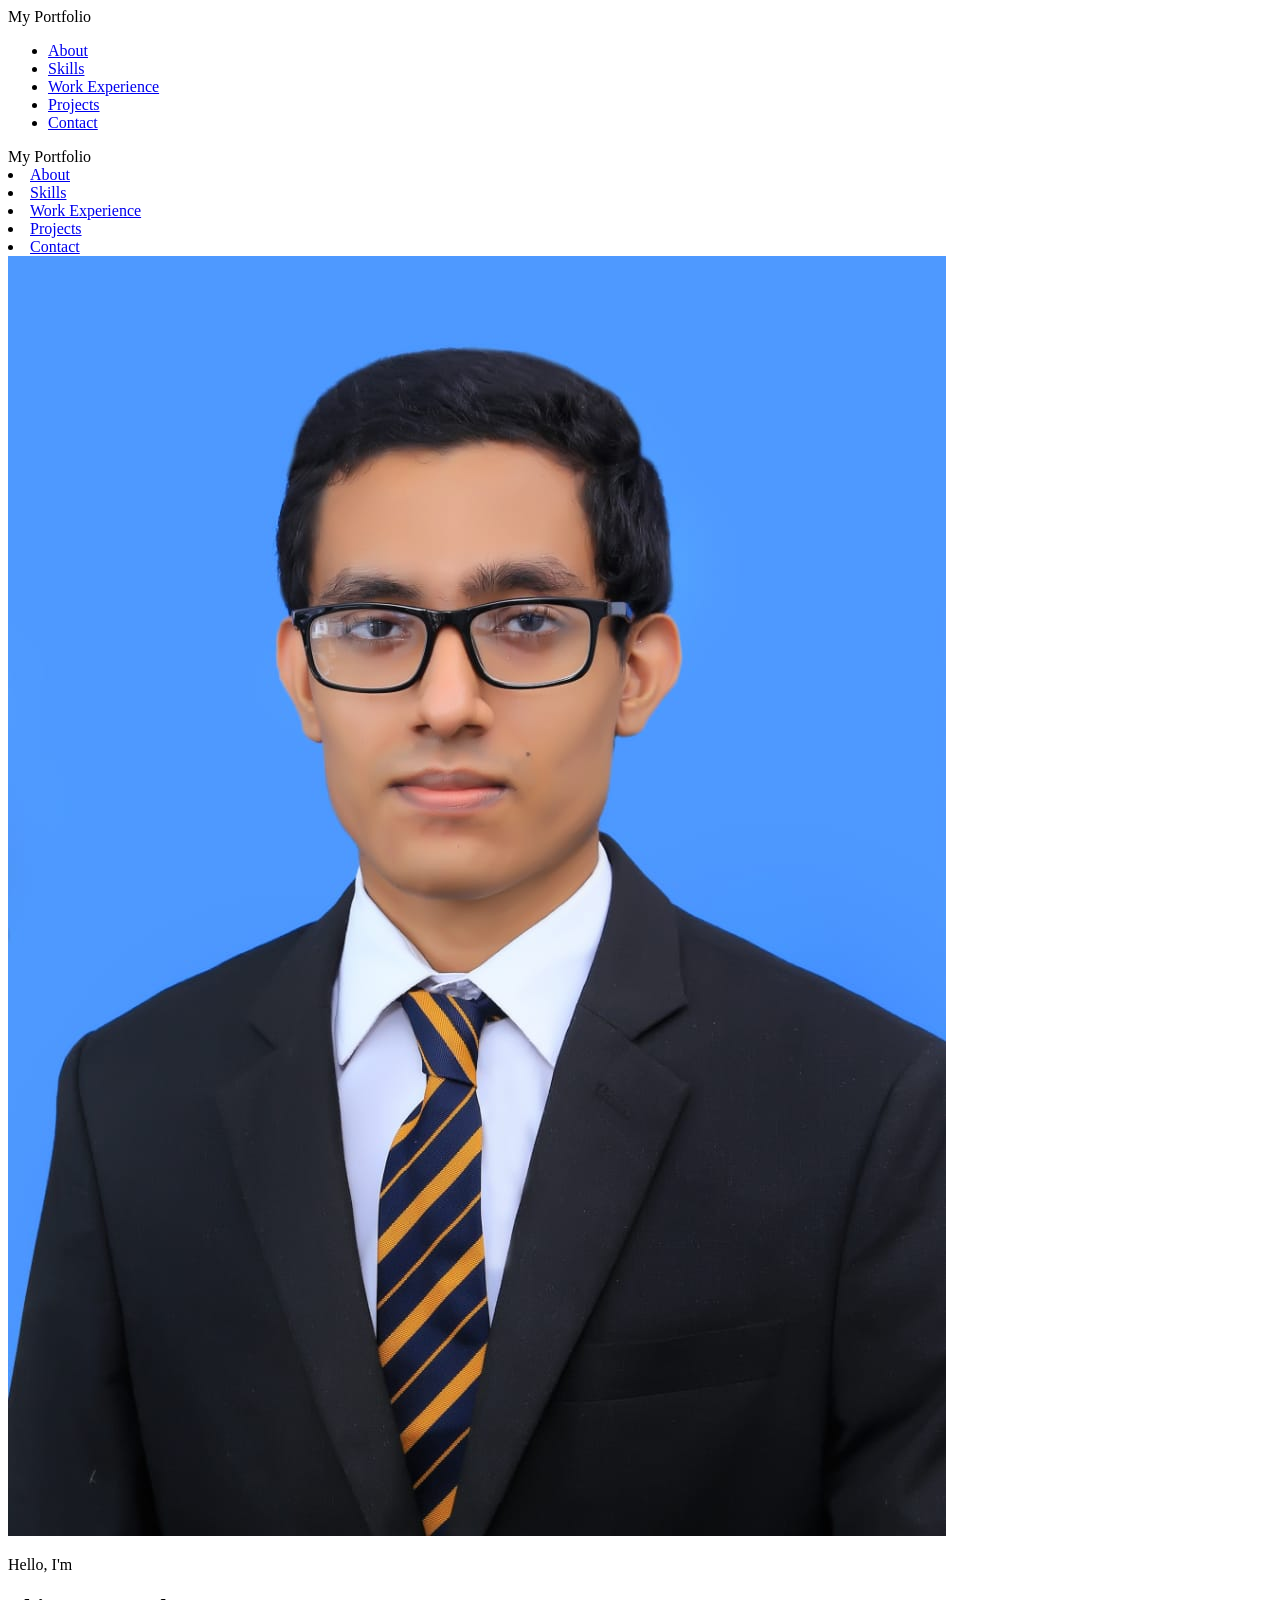
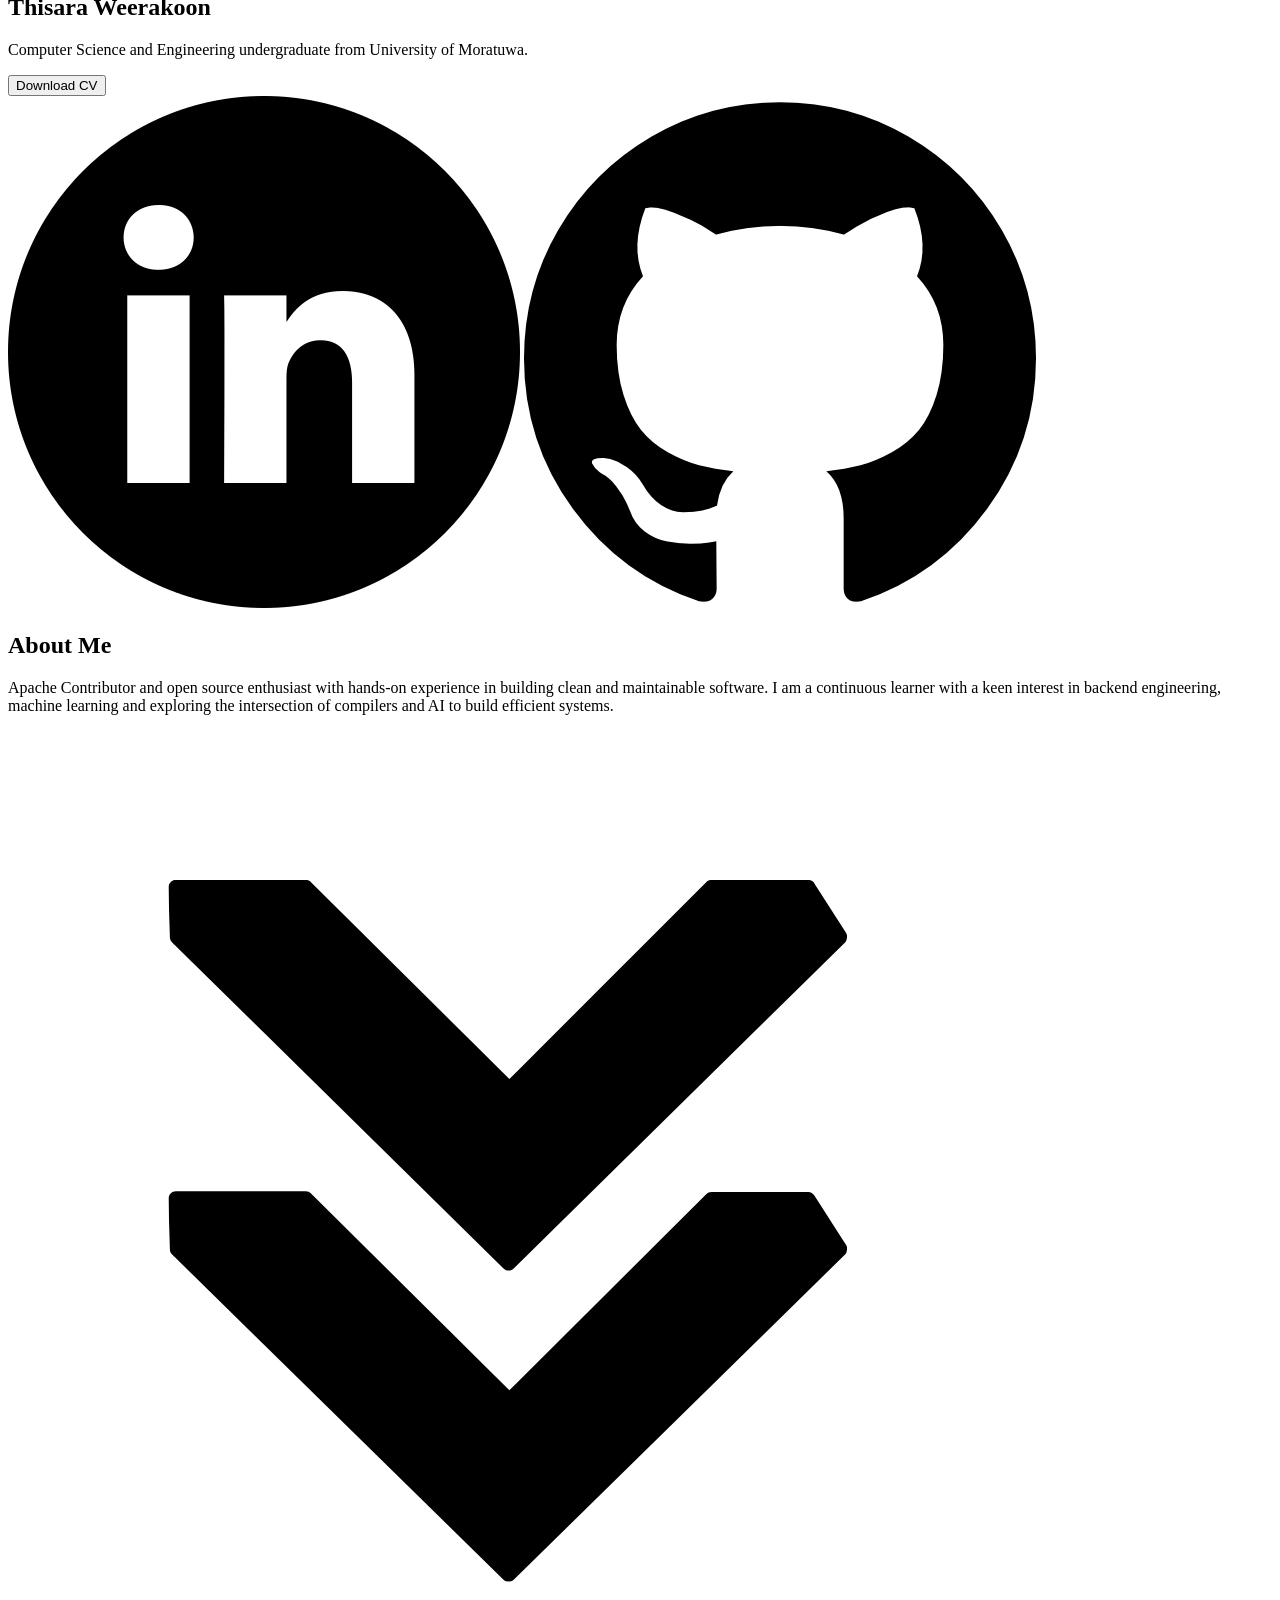
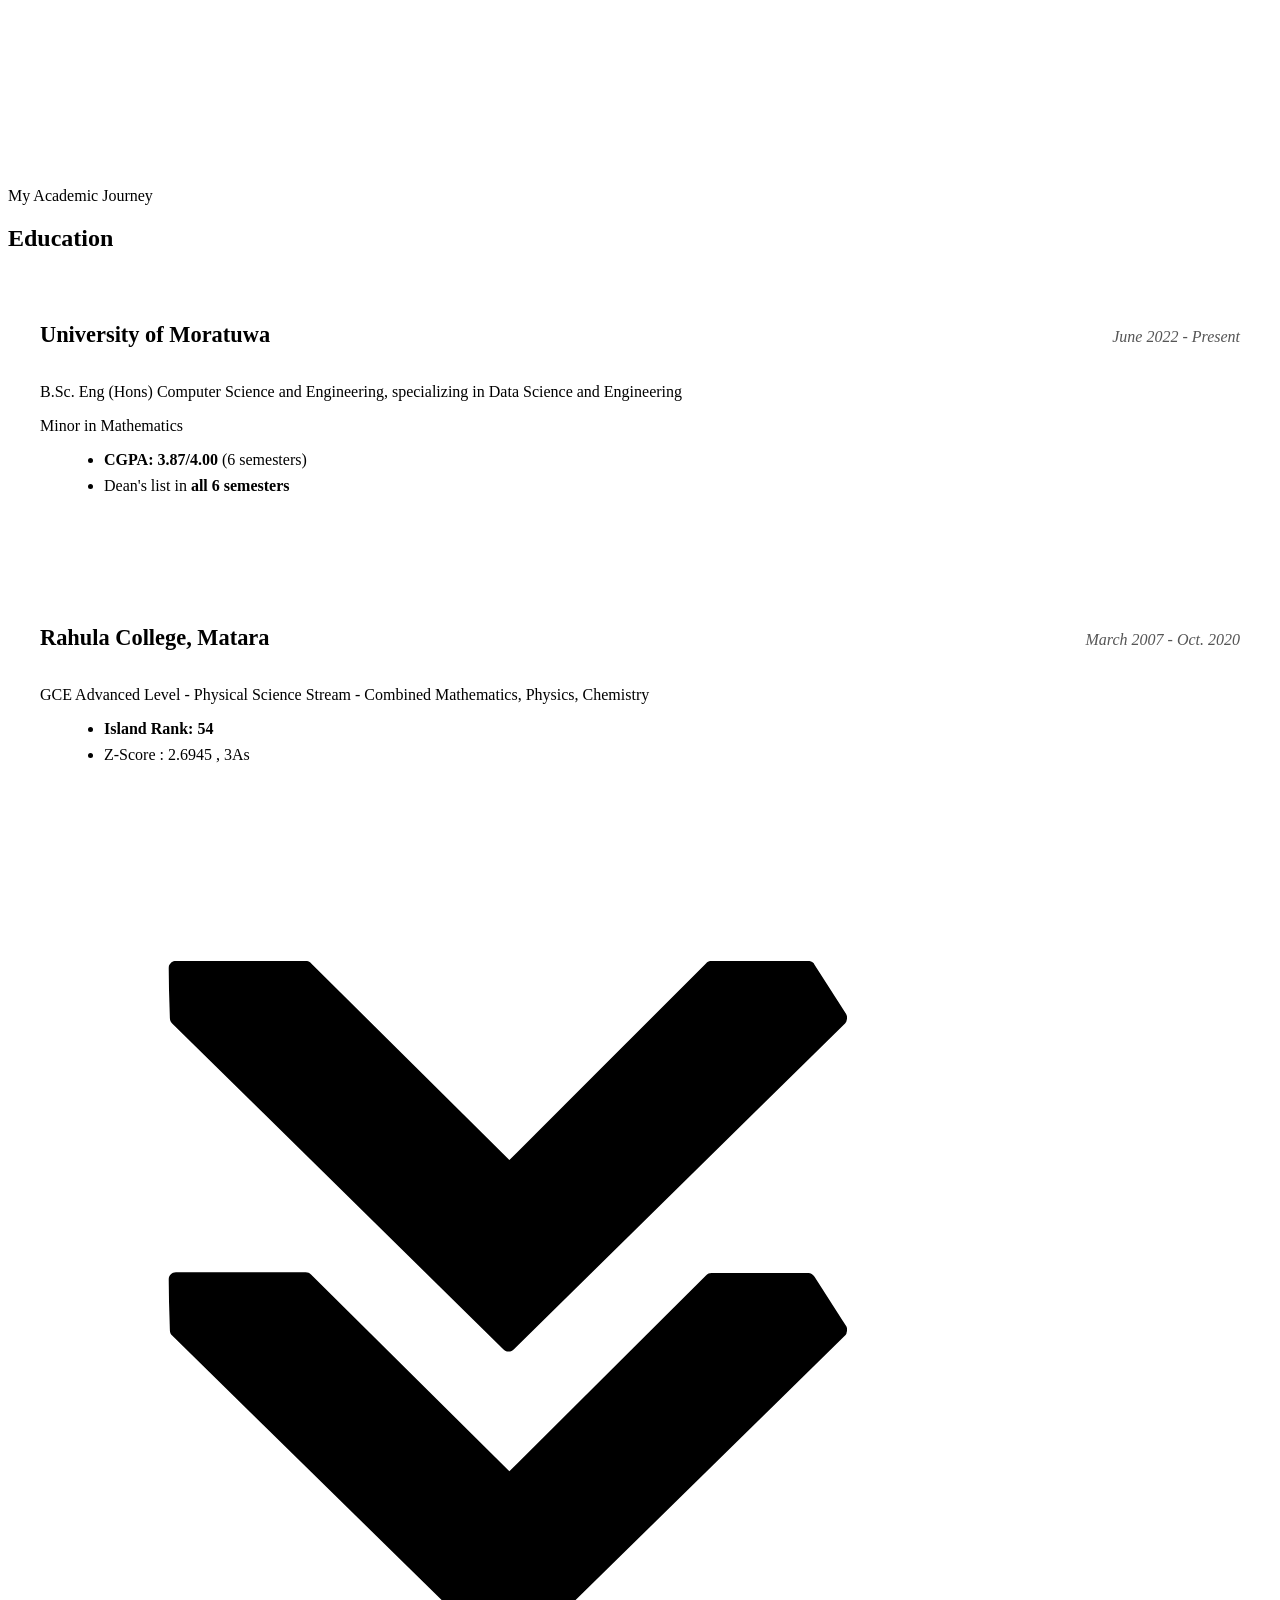
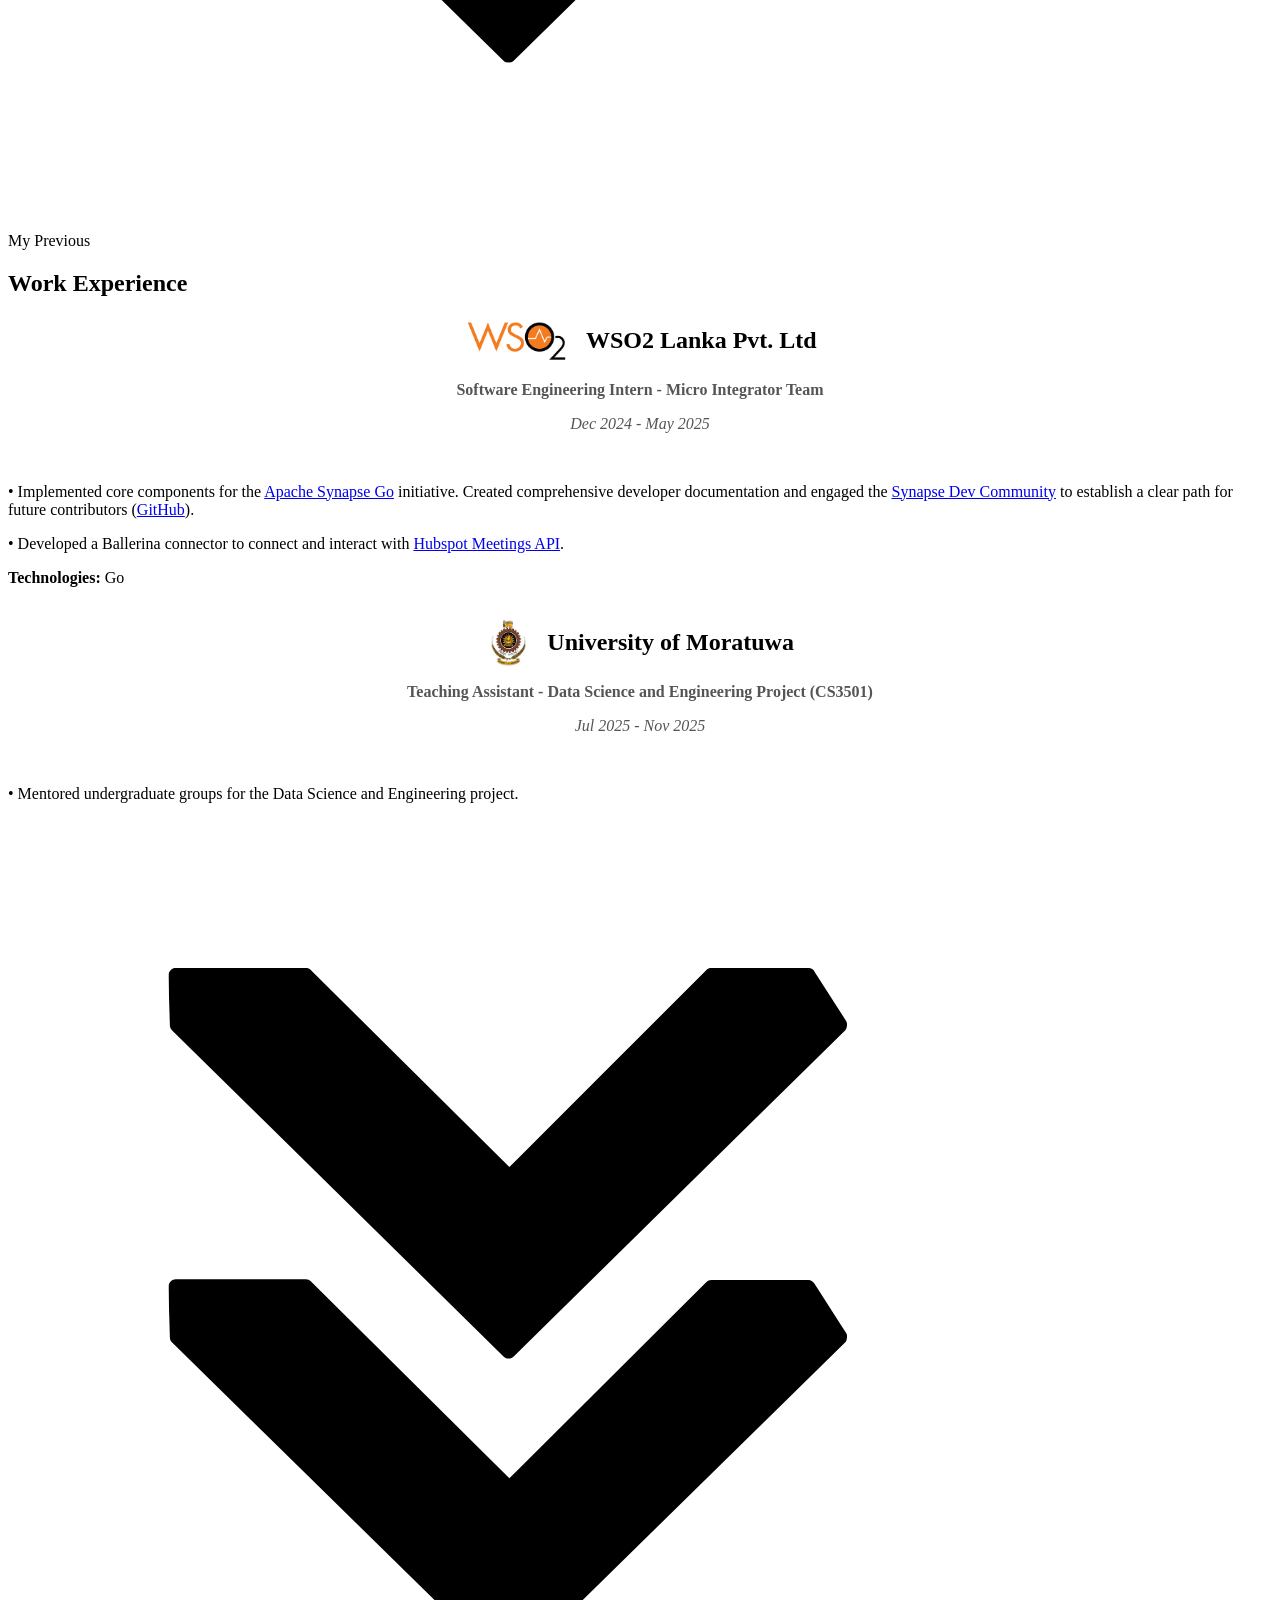
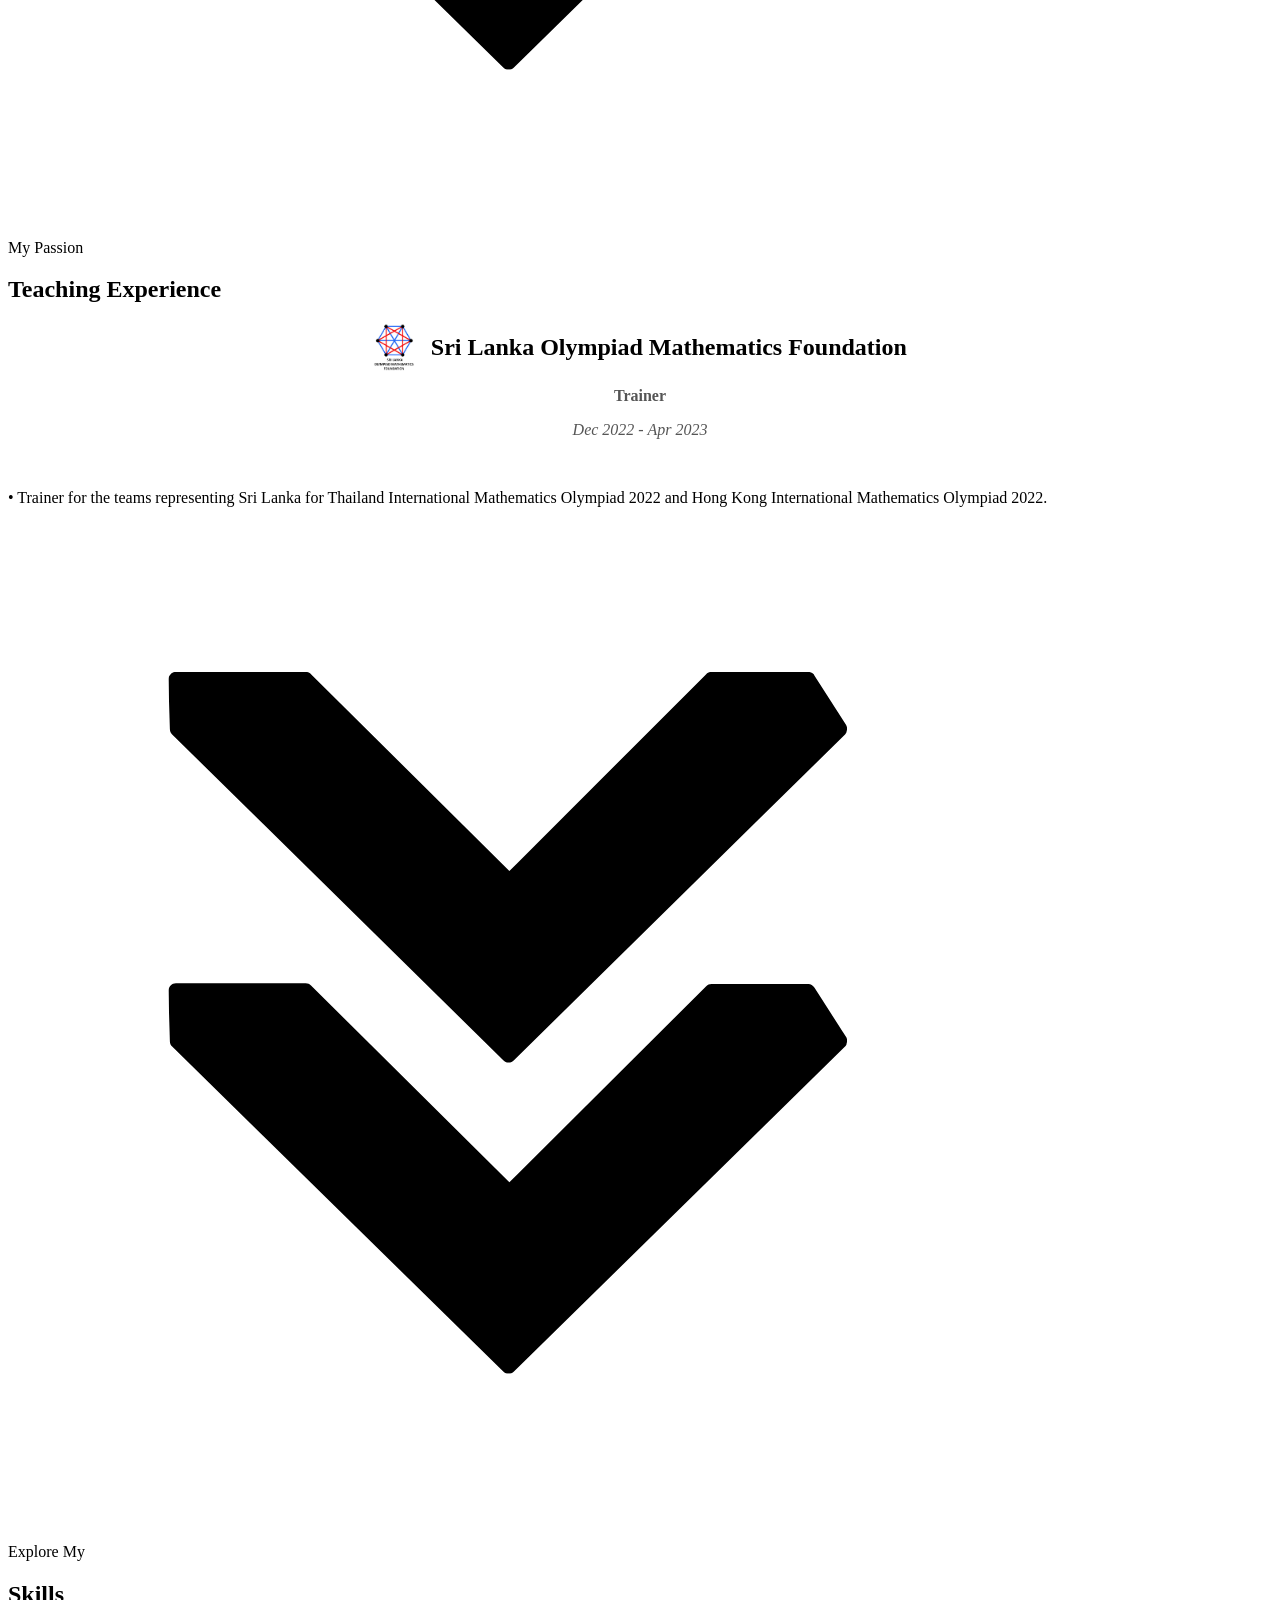
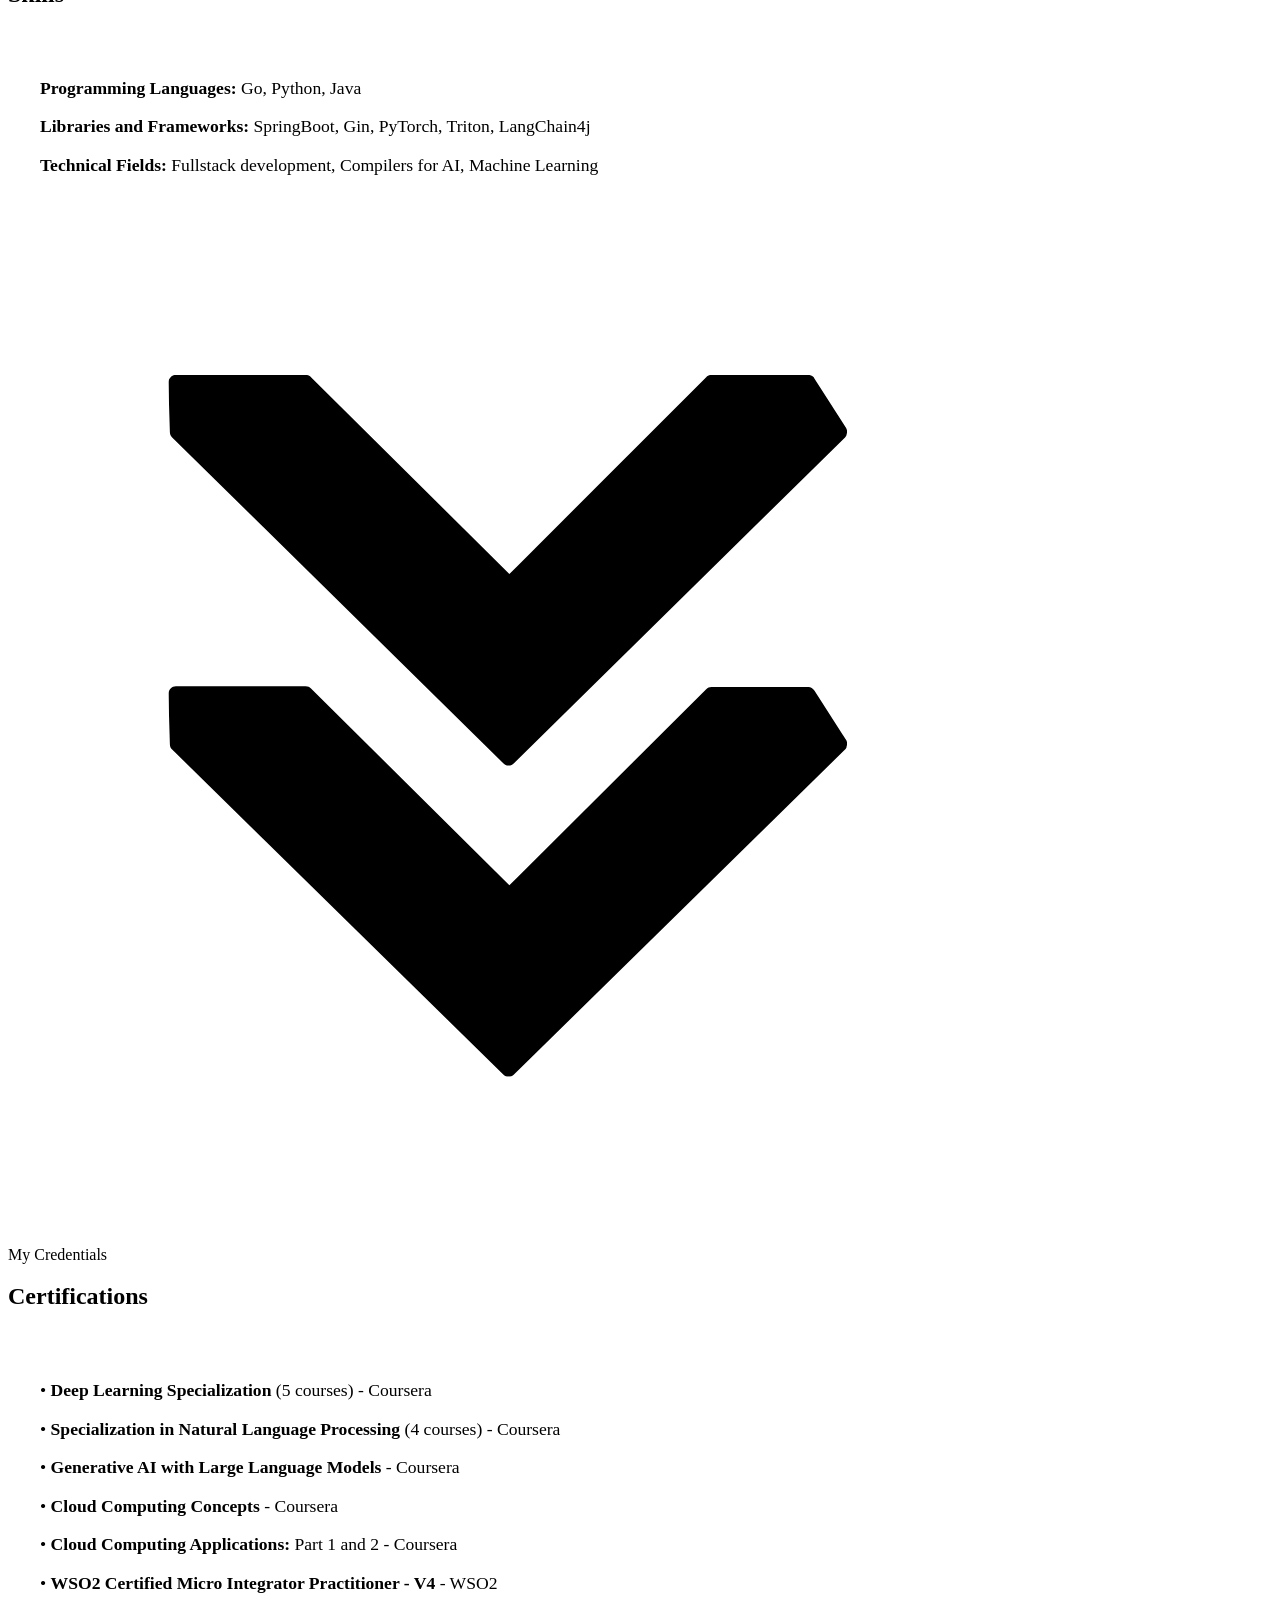
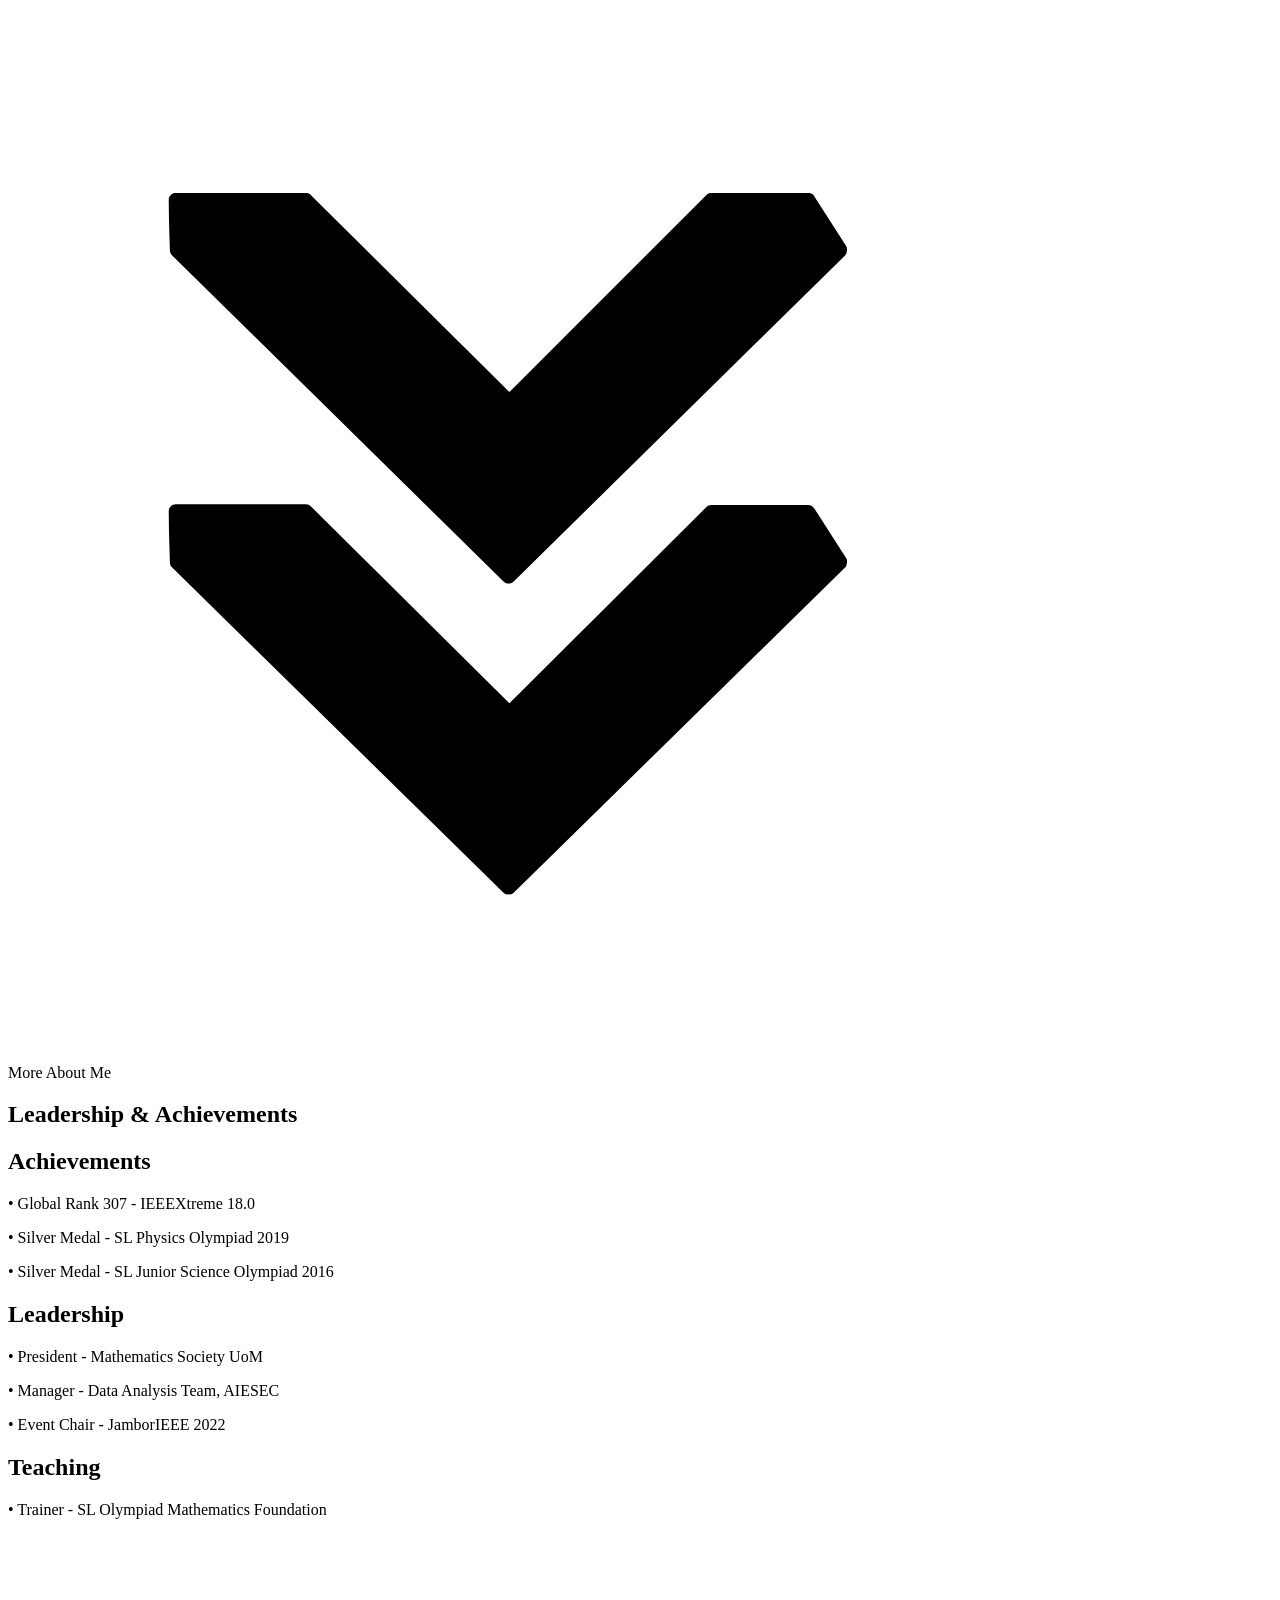
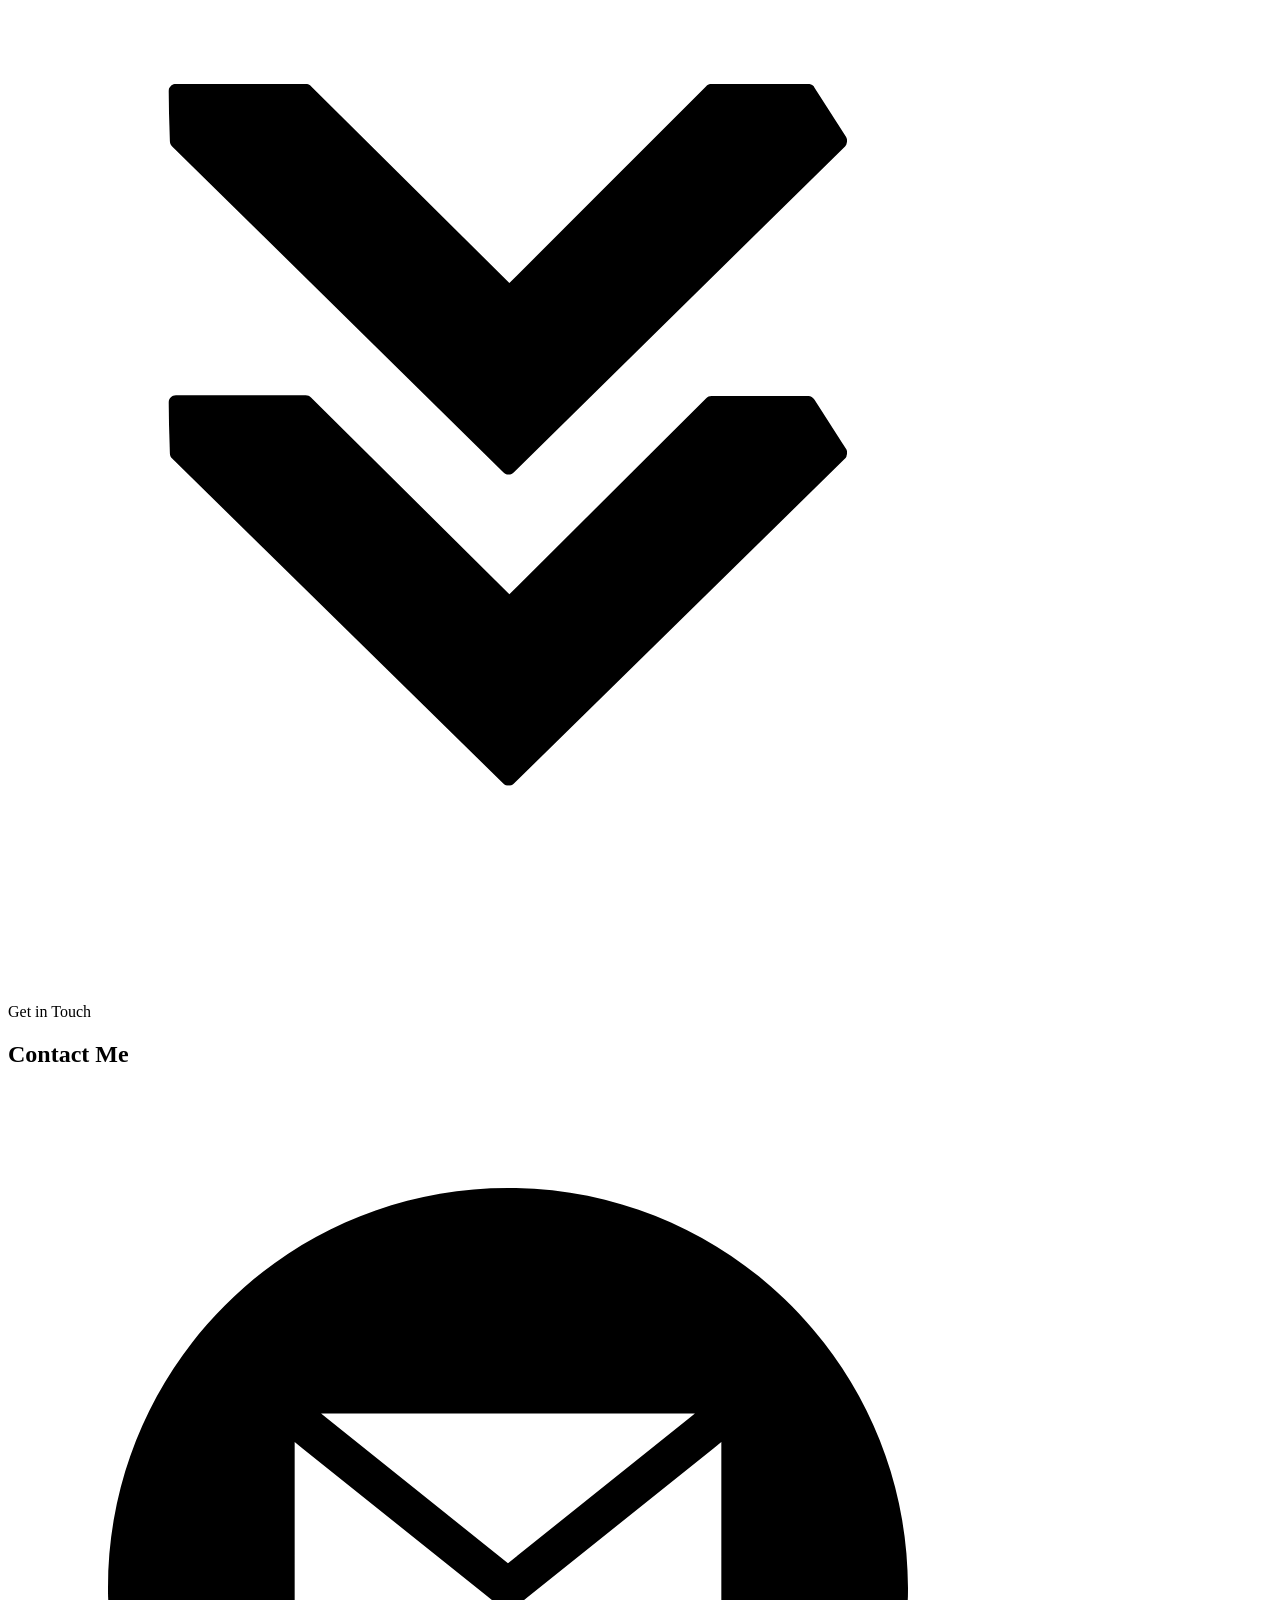
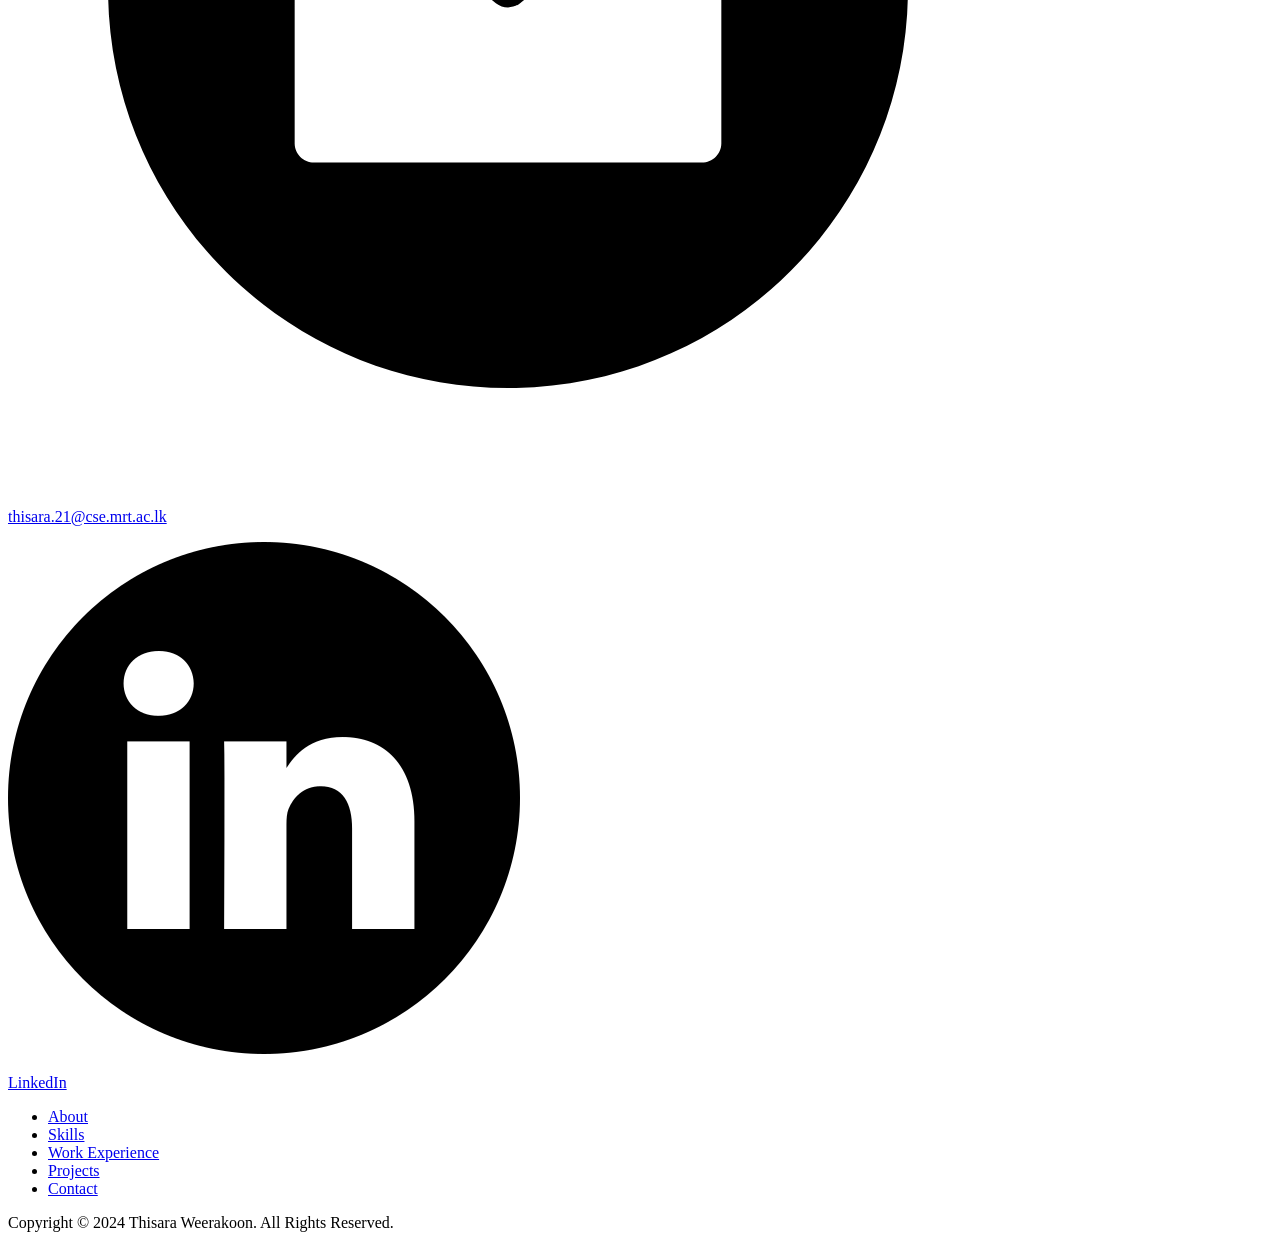
==== index.html @ 8e91991d "edit" ====
<!DOCTYPE html>
<html lang="en">
  <head>
    <meta charset="UTF-8" />
    <meta http-equiv="X-UA-Compatible" content="IE=edge" />
    <meta name="viewport" content="width=device-width, initial-scale=1.0" />
    <title>My Portfolio</title>
    <link rel="stylesheet" href="style.css" />
    <link rel="stylesheet" href="mediaqueries.css" />
  </head>
  <body>
    <nav id="desktop-nav">
      <div class="logo">My Portfolio</div>
      <div>
        <ul class="nav-links">
          <li><a href="#about">About</a></li>
          <li><a href="#skills">Skills</a></li>
          <li><a href="#experience">Work Experience</a></li>
          <li><a href="projects.html">Projects</a></li>
          <li><a href="#contact">Contact</a></li>
        </ul>
      </div>
    </nav>
    <nav id="hamburger-nav">
      <div class="logo">My Portfolio</div>
      <div class="hamburger-menu">
        <div class="hamburger-icon" onclick="toggleMenu()">
          <span></span>
          <span></span>
          <span></span>
        </div>
        <div class="menu-links">
          <li><a href="#about" onclick="toggleMenu()">About</a></li>
          <li><a href="#skills" onclick="toggleMenu()">Skills</a></li>
          <li><a href="#experience" onclick="toggleMenu()">Work Experience</a></li>
          <li><a href="projects.html" onclick="toggleMenu()">Projects</a></li>
          <li><a href="#contact" onclick="toggleMenu()">Contact</a></li>
        </div>
      </div>
    </nav>
    <section id="profile">
      <div class="section__pic-container">
        <img src="./assets/profile-pic.jpg" alt="Ishan Kawshalya profile picture" />
      </div>
      <div class="section__text">
        <p class="section__text__p1">Hello, I'm</p>
        <h1 class="title">Thisara Weerakoon</h1>
        <p class="section__text__p2">Computer Science and Engineering undergraduate from University of Moratuwa.</p>
        <div class="btn-container">
          <button
            class="btn btn-color-2"
            onclick="window.open('./assets/Thisara_Weerakoon_CV.pdf')"
          >
            Download CV
          </button>
        </div>
        <div id="socials-container">
          <img
            src="./assets/linkedin.png"
            alt="My LinkedIn profile"
            class="icon"
            onclick="location.href='https://www.linkedin.com/in/weerakoon-thisara-rathnayaka-881826177/'"
          />
          <img
            src="./assets/github.png"
            alt="My Github profile"
            class="icon"
            onclick="location.href='https://github.com/ThisaraWeerakoon'"
          />
        </div>
      </div>
    </section>
    <section id="about" style="margin-bottom: 0;">      
      <h1 class="title">About Me</h1>
      <p class="section__text__p1">
        Apache Contributor and open source enthusiast with hands-on experience in building clean and maintainable software. I am a continuous learner with a keen interest in backend engineering, machine learning and exploring the intersection of compilers and AI to build efficient systems.
      </p>
      </div>
      <img
        src="./assets/arrow.png"
        alt="Arrow icon"
        class="icon arrow"
        onclick="location.href='./#education'"
      />
    </section>

    <section id="education" style="padding-top: 4vh; margin-top: 0;">
      <p class="section__text__p1">My Academic Journey</p>
      <h1 class="title">Education</h1>
      <div class="experience-details-container">
        <div class="about-containers">
          <div class="details-container" style="text-align: left; padding: 2rem;">
            <div style="display: flex; justify-content: space-between; align-items: baseline;">
                <h2 class="experience-sub-title" style="font-size: 1.4rem;">University of Moratuwa</h2>
                <p style="font-style: italic; color: #555;">June 2022 - Present</p>
            </div>
            <p style="font-size: 1rem;">B.Sc. Eng (Hons) Computer Science and Engineering, specializing in Data Science and Engineering</p>
            <p style="font-size: 1rem;">Minor in Mathematics</p>
            <ul style="margin-top: 1rem; margin-left: 1.5rem; font-size: 1rem;">
                 <li style="margin-bottom: 0.5rem;"><strong>CGPA: 3.87/4.00</strong> (6 semesters)</li>
                 <li>Dean's list in <strong>all 6 semesters</strong></li>
            </ul>
          </div>
        </div>
        <div class="about-containers" style="margin-top: 2rem;">
           <div class="details-container" style="text-align: left; padding: 2rem;">
            <div style="display: flex; justify-content: space-between; align-items: baseline;">
                <h2 class="experience-sub-title" style="font-size: 1.4rem;">Rahula College, Matara</h2>
                <p style="font-style: italic; color: #555;">March 2007 - Oct. 2020</p>
            </div>
            <p style="font-size: 1rem;">GCE Advanced Level - Physical Science Stream - Combined Mathematics, Physics, Chemistry</p>
            <ul style="margin-top: 1rem; margin-left: 1.5rem; font-size: 1rem;">
                 <li style="margin-bottom: 0.5rem;"><strong>Island Rank: 54</strong></li>
                 <li>Z-Score : 2.6945 , 3As</li>
            </ul>
          </div>
        </div>
      </div>
      <img
        src="./assets/arrow.png"
        alt="Arrow icon"
        class="icon arrow"
        onclick="location.href='./#experience'"
      />
    </section>

    <section id="experience">
      <p class="section__text__p1">My Previous</p>
      <h1 class="title">Work Experience</h1>
      <div class="experience-details-container">
        <div class="about-containers">
          <div class="details-container">
            <div style="display:flex; align-items:center; justify-content:center; gap:1rem; margin-bottom:1rem;">
                <img src="./assets/wso2.png" alt="WSO2 Logo" style="height: 3rem; width: auto;">
                <h2 class="experience-sub-title" style="margin:0;">WSO2 Lanka Pvt. Ltd</h2>
            </div>
            <p style="text-align:center; color:#555; font-weight:bold;">Software Engineering Intern - Micro Integrator Team</p>
            <p style="text-align:center; color:#555; font-style:italic;">Dec 2024 - May 2025</p>
            <br>
            <div class="article-container" style="display:block; text-align:left;">
              <p style="margin-bottom:0.8rem;">• Implemented core components for the <a href="https://github.com/apache/synapse-go">Apache Synapse Go</a> initiative. Created comprehensive developer documentation and engaged the <a href="https://lists.apache.org/list.html?dev@synapse.apache.org">Synapse Dev Community</a> to establish a clear path for future contributors (<a href="https://github.com/apache/synapse-go">GitHub</a>).</p>
              <p style="margin-bottom:0.8rem;">• Developed a Ballerina connector to connect and interact with <a href="https://github.com/ballerina-platform/module-ballerinax-hubspot.crm.engagement.meeting">Hubspot Meetings API</a>.</p>
              <p><strong>Technologies:</strong> Go</p>
            </div>
          </div>
          <div class="details-container" style="margin-top:2rem;">
            <div style="display:flex; align-items:center; justify-content:center; gap:1rem; margin-bottom:1rem;">
                 <img src="./assets/uom.jpeg" alt="UoM Logo" style="height: 3rem; width: auto; border-radius:50%;">
                 <h2 class="experience-sub-title" style="margin:0;">University of Moratuwa</h2>
            </div>
            <p style="text-align:center; color:#555; font-weight:bold;">Teaching Assistant - Data Science and Engineering Project (CS3501)</p>
            <p style="text-align:center; color:#555; font-style:italic;">Jul 2025 - Nov 2025</p>
            <br>
            <div class="article-container" style="display:block; text-align:left;">
              <p>• Mentored undergraduate groups for the Data Science and Engineering project.</p>
            </div>
          </div>
        </div>
      </div>
      <img
        src="./assets/arrow.png"
        alt="Arrow icon"
        class="icon arrow"
        onclick="location.href='./#teaching'"
      />
    </section>

    <section id="teaching">
      <p class="section__text__p1">My Passion</p>
      <h1 class="title">Teaching Experience</h1>
      <div class="experience-details-container">
        <div class="about-containers">
          <div class="details-container">
            <div style="display:flex; align-items:center; justify-content:center; gap:1rem; margin-bottom:1rem;">
                <img src="./assets/slomf.png" alt="SLOMF Logo" style="height: 3rem; width: auto;">
                <h2 class="experience-sub-title" style="margin:0;">Sri Lanka Olympiad Mathematics Foundation</h2>
            </div>
            <p style="text-align:center; color:#555; font-weight:bold;">Trainer</p>
            <p style="text-align:center; color:#555; font-style:italic;">Dec 2022 - Apr 2023</p>
            <br>
            <div class="article-container" style="display:block; text-align:left;">
              <p>• Trainer for the teams representing Sri Lanka for Thailand International Mathematics Olympiad 2022 and Hong Kong International Mathematics Olympiad 2022.</p>
            </div>
          </div>
        </div>
      </div>
      <img
        src="./assets/arrow.png"
        alt="Arrow icon"
        class="icon arrow"
        onclick="location.href='./#skills'"
      />
    </section>

    <section id="skills">
      <p class="section__text__p1">Explore My</p>
      <h1 class="title">Skills</h1>
      <div class="experience-details-container">
        <div class="about-containers">
          <div class="details-container" style="text-align: left; padding: 2rem;">
            <div class="article-container" style="display:block;">
              <p style="margin-bottom: 1rem; font-size: 1.1rem;">
                <strong>Programming Languages:</strong> Go, Python, Java
              </p>
              <p style="margin-bottom: 1rem; font-size: 1.1rem;">
                <strong>Libraries and Frameworks:</strong> SpringBoot, Gin, PyTorch, Triton, LangChain4j
              </p>
              <p style="font-size: 1.1rem;">
                <strong>Technical Fields:</strong> Fullstack development, Compilers for AI, Machine Learning
              </p>
            </div>
          </div>
        </div>
      </div>
      <img
        src="./assets/arrow.png"
        alt="Arrow icon"
        class="icon arrow"
        onclick="location.href='./#certifications'"
      />
    </section>

    <section id="certifications">
      <p class="section__text__p1">My Credentials</p>
      <h1 class="title">Certifications</h1>
      <div class="experience-details-container">
        <div class="about-containers">
          <div class="details-container" style="text-align: left; padding: 2rem; display: block;">
              <p style="margin-bottom: 0.8rem; font-size: 1.1rem;">• <a href="https://coursera.org/share/4ffc4f647a0c0c3c18838926f26e07fa" target="_blank" style="text-decoration: none; color: inherit;"><strong>Deep Learning Specialization</strong> (5 courses)</a> - Coursera</p>
              <p style="margin-bottom: 0.8rem; font-size: 1.1rem;">• <a href="https://coursera.org/share/264366d87b5c437badbcf663c74376bc" target="_blank" style="text-decoration: none; color: inherit;"><strong>Specialization in Natural Language Processing</strong> (4 courses)</a> - Coursera</p>
              <p style="margin-bottom: 0.8rem; font-size: 1.1rem;">• <a href="https://coursera.org/share/b98522413d00d0690d4bd3eac9d33261" target="_blank" style="text-decoration: none; color: inherit;"><strong>Generative AI with Large Language Models</strong></a> - Coursera</p>
              <p style="margin-bottom: 0.8rem; font-size: 1.1rem;">• <a href="https://coursera.org/share/47e7a9397b8c2458b3a5f18341d00ee6" target="_blank" style="text-decoration: none; color: inherit;"><strong>Cloud Computing Concepts</strong></a> - Coursera</p>
              <p style="margin-bottom: 0.8rem; font-size: 1.1rem;">• <strong>Cloud Computing Applications:</strong> <a href="https://coursera.org/share/80e577c05464527f5d88235e1104a1d4" target="_blank" style="text-decoration: none; color: inherit;">Part 1</a> and <a href="https://coursera.org/share/6d9d10f95955b095b88a2f23c5eb30dc" target="_blank" style="text-decoration: none; color: inherit;">2</a> - Coursera</p>
              <p style="font-size: 1.1rem;">• <a href="https://certification.wso2.com/certificate/CID-04874727/a09VM000007yvU1YAI" target="_blank" style="text-decoration: none; color: inherit;"><strong>WSO2 Certified Micro Integrator Practitioner - V4</strong></a> - WSO2</p>
          </div>
        </div>
      </div>
      <img
        src="./assets/arrow.png"
        alt="Arrow icon"
        class="icon arrow"
        onclick="location.href='./#achievements'"
      />
    </section>

    <section id="achievements" style="height: fit-content; margin-bottom: 4rem;">
      <p class="section__text__p1">More About Me</p>
      <h1 class="title">Leadership & Achievements</h1>
      <div class="experience-details-container">
        <div class="about-containers">
          <div class="details-container">
            <h2 class="experience-sub-title">Achievements</h2>
            <div class="article-container" style="display:block; text-align:left;">
               <p>• Global Rank 307 - IEEEXtreme 18.0</p>
               <p>• Silver Medal - SL Physics Olympiad 2019</p>
               <p>• Silver Medal - SL Junior Science Olympiad 2016</p>
            </div>
          </div>
          <div class="details-container">
            <h2 class="experience-sub-title">Leadership</h2>
             <div class="article-container" style="display:block; text-align:left;">
               <p>• President - Mathematics Society UoM</p>
               <p>• Manager - Data Analysis Team, AIESEC</p>
               <p>• Event Chair - JamborIEEE 2022</p>
            </div>
          </div>
           <div class="details-container">
            <h2 class="experience-sub-title">Teaching</h2>
             <div class="article-container" style="display:block; text-align:left;">
               <p>• Trainer - SL Olympiad Mathematics Foundation</p>
            </div>
          </div>
        </div>
      </div>
       <img
        src="./assets/arrow.png"
        alt="Arrow icon"
        class="icon arrow"
        onclick="location.href='./#contact'"
      />
    </section>


    <section id="contact">
      <p class="section__text__p1">Get in Touch</p>
      <h1 class="title">Contact Me</h1>
      <div class="contact-info-upper-container">
        <div class="contact-info-container">
          <img
            src="./assets/email.png"
            alt="Email icon"
            class="icon contact-icon email-icon"
          />
          <p><a href="mailto:thisara.21@cse.mrt.ac.lk">thisara.21@cse.mrt.ac.lk</a></p>
        </div>
        <div class="contact-info-container">
          <img
            src="./assets/linkedin.png"
            alt="LinkedIn icon"
            class="icon contact-icon"
          />
          <p><a href="https://www.linkedin.com/in/weerakoon-thisara-rathnayaka-881826177/">LinkedIn</a></p>
        </div>
      </div>
    </section>
    <footer>
      <nav>
        <div class="nav-links-container">
          <ul class="nav-links">
            <li><a href="#about">About</a></li>
            <li><a href="#skills">Skills</a></li>
            <li><a href="#experience">Work Experience</a></li>
            <li><a href="projects.html">Projects</a></li>
            <li><a href="#contact">Contact</a></li>
          </ul>
        </div>
      </nav>
      <p>Copyright &#169; 2024 Thisara Weerakoon. All Rights Reserved.</p>
    </footer>
    <script src="script.js"></script>
  </body>
</html>
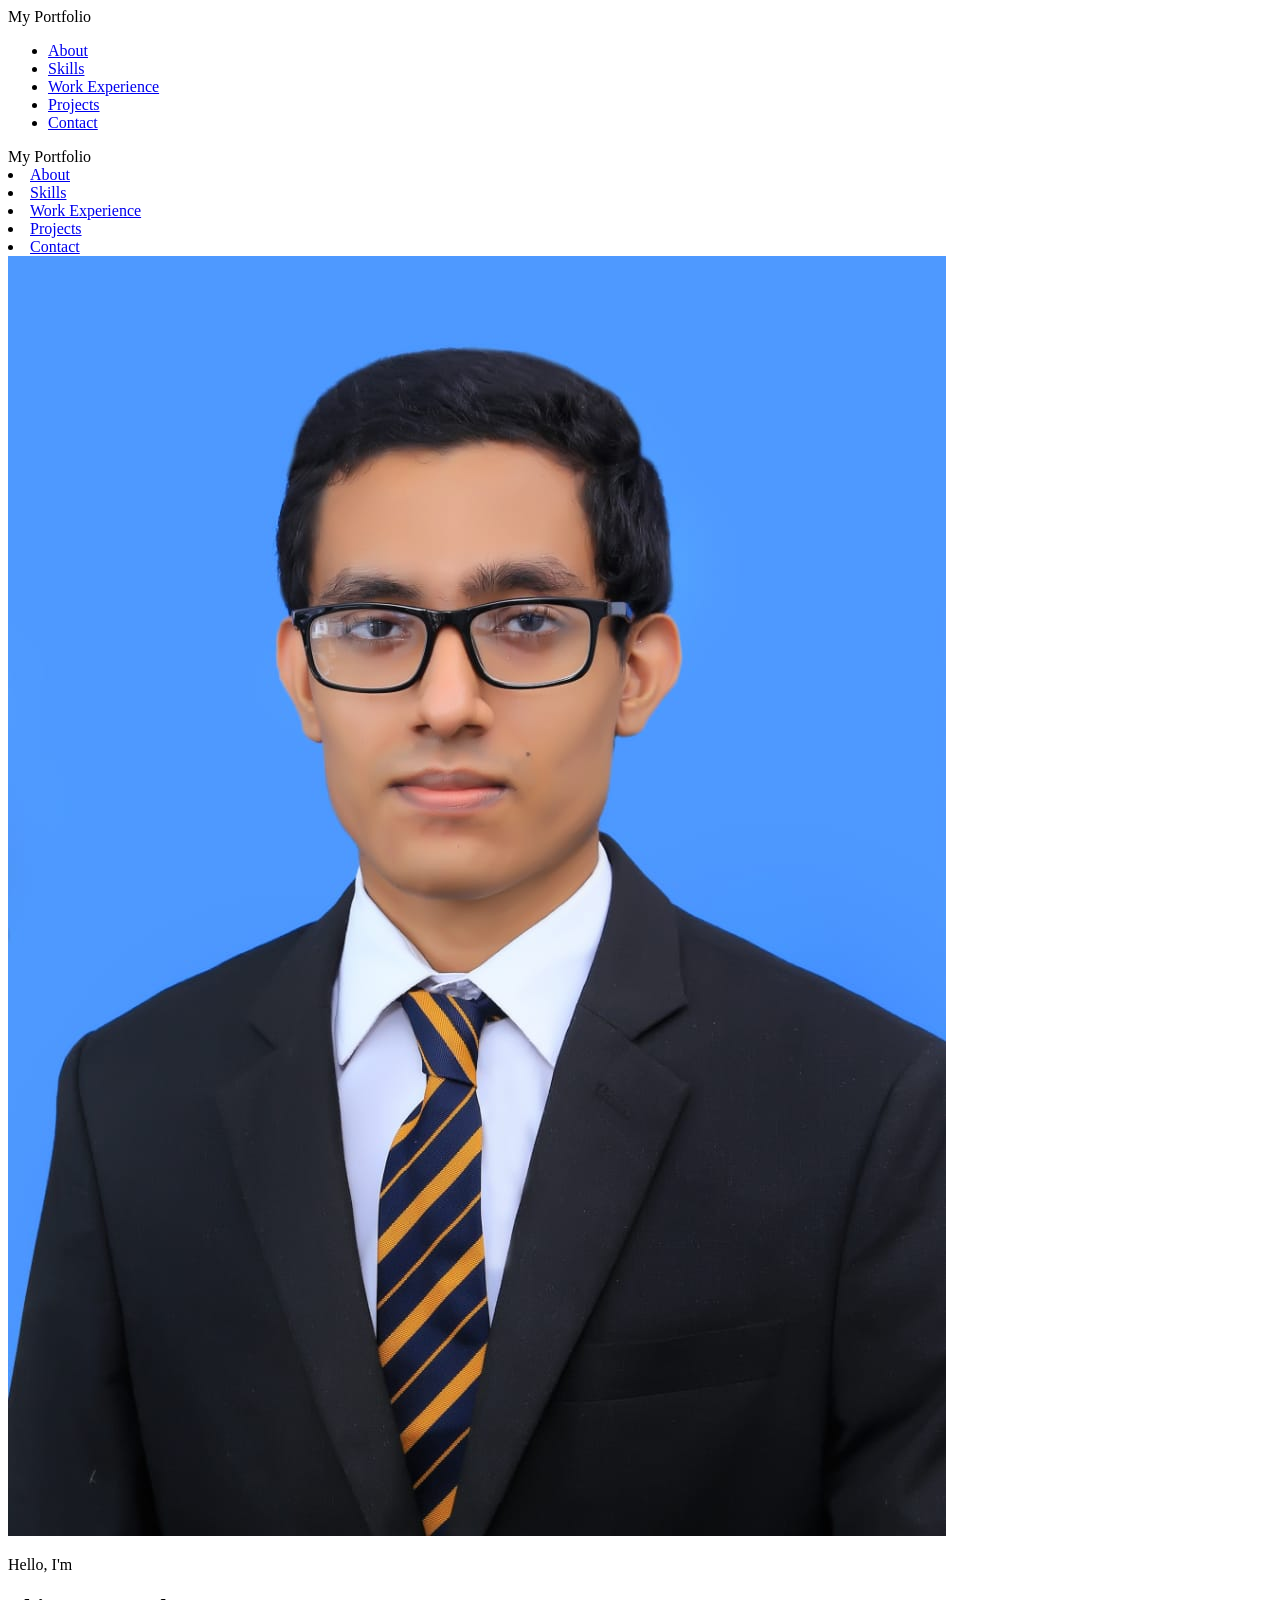
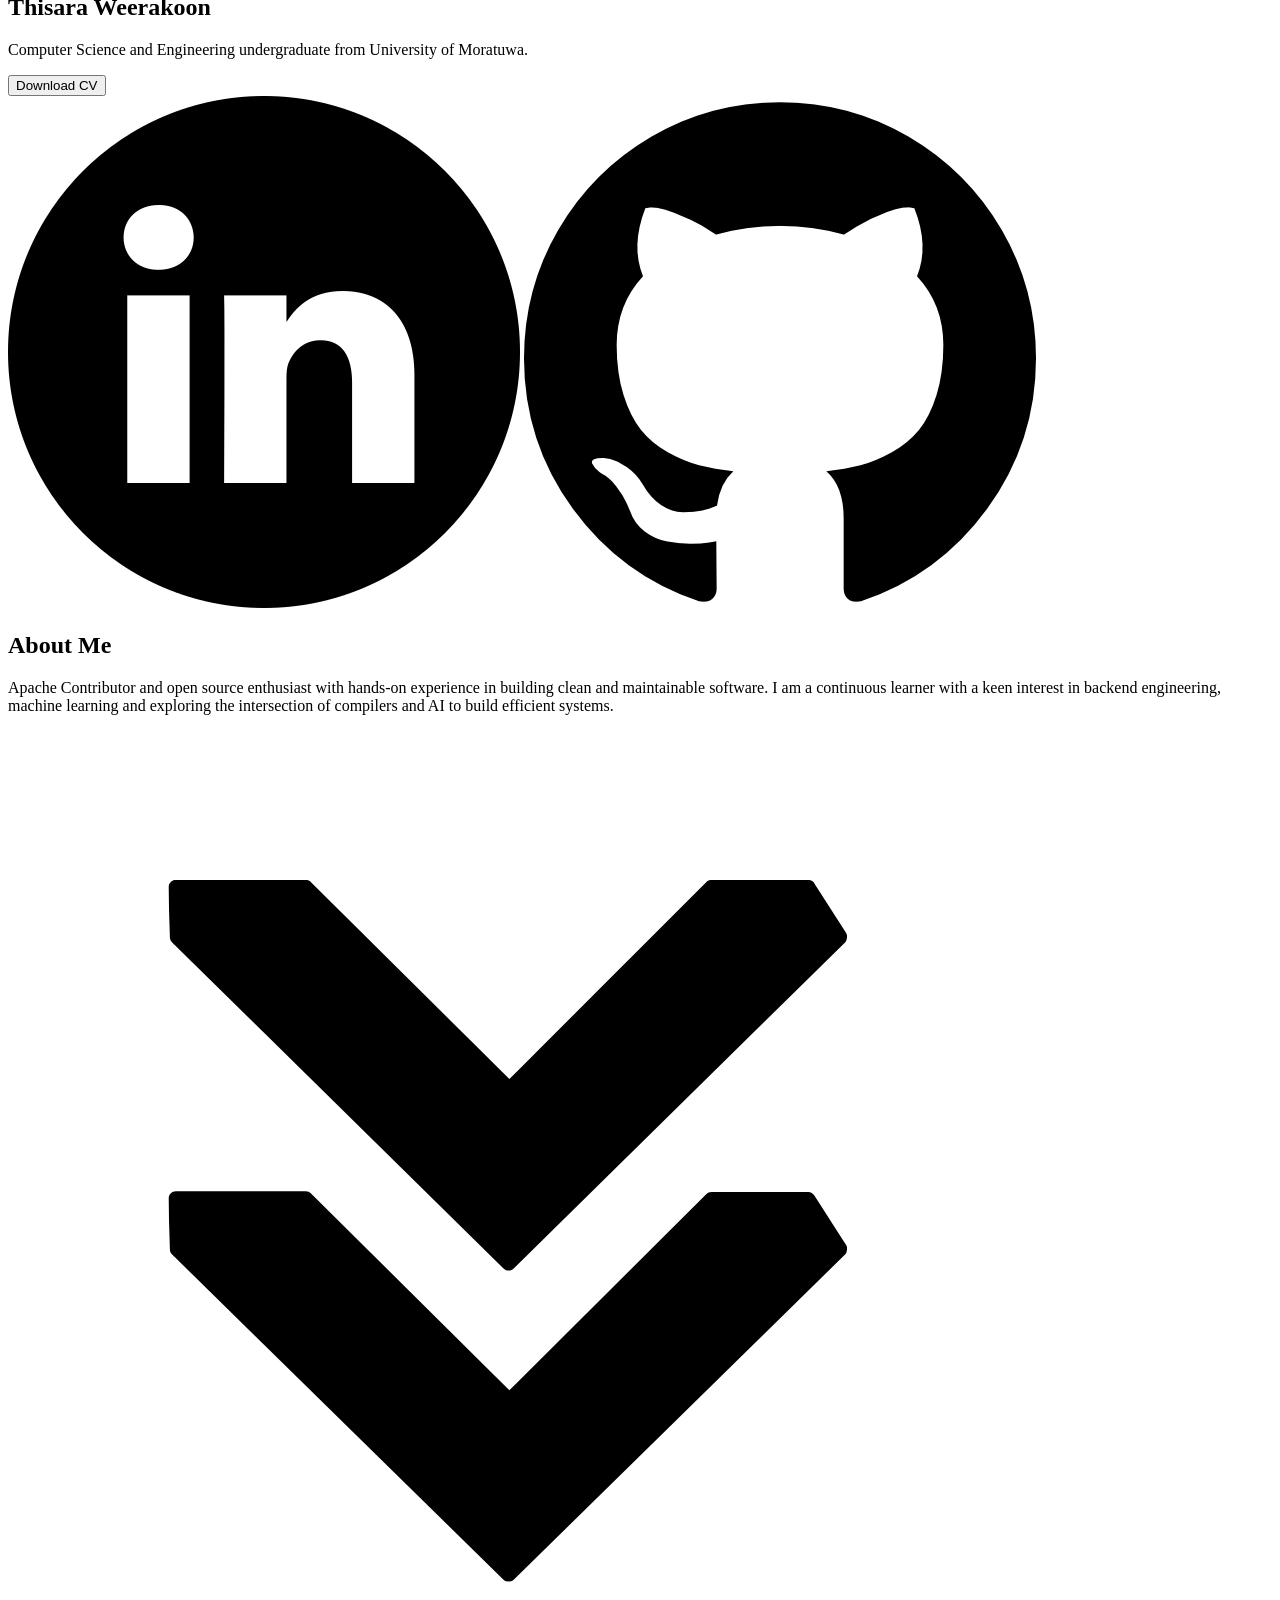
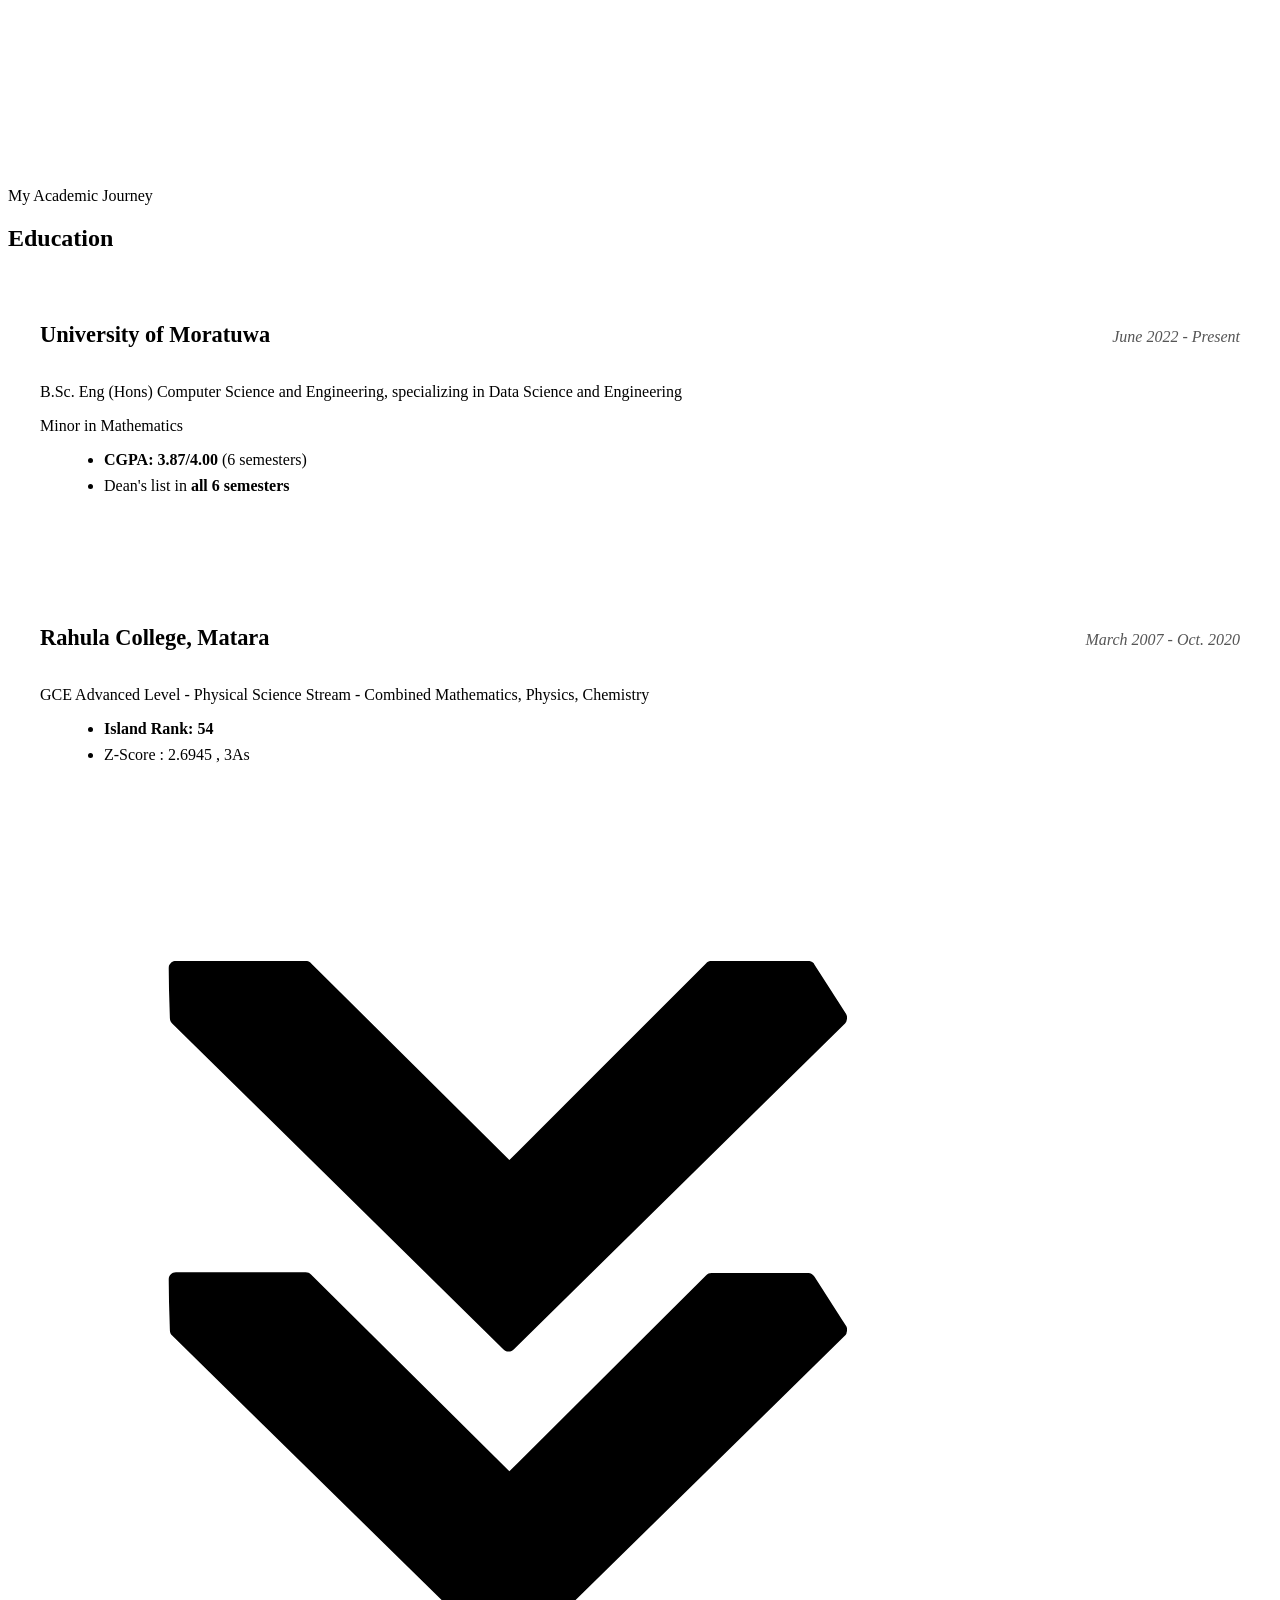
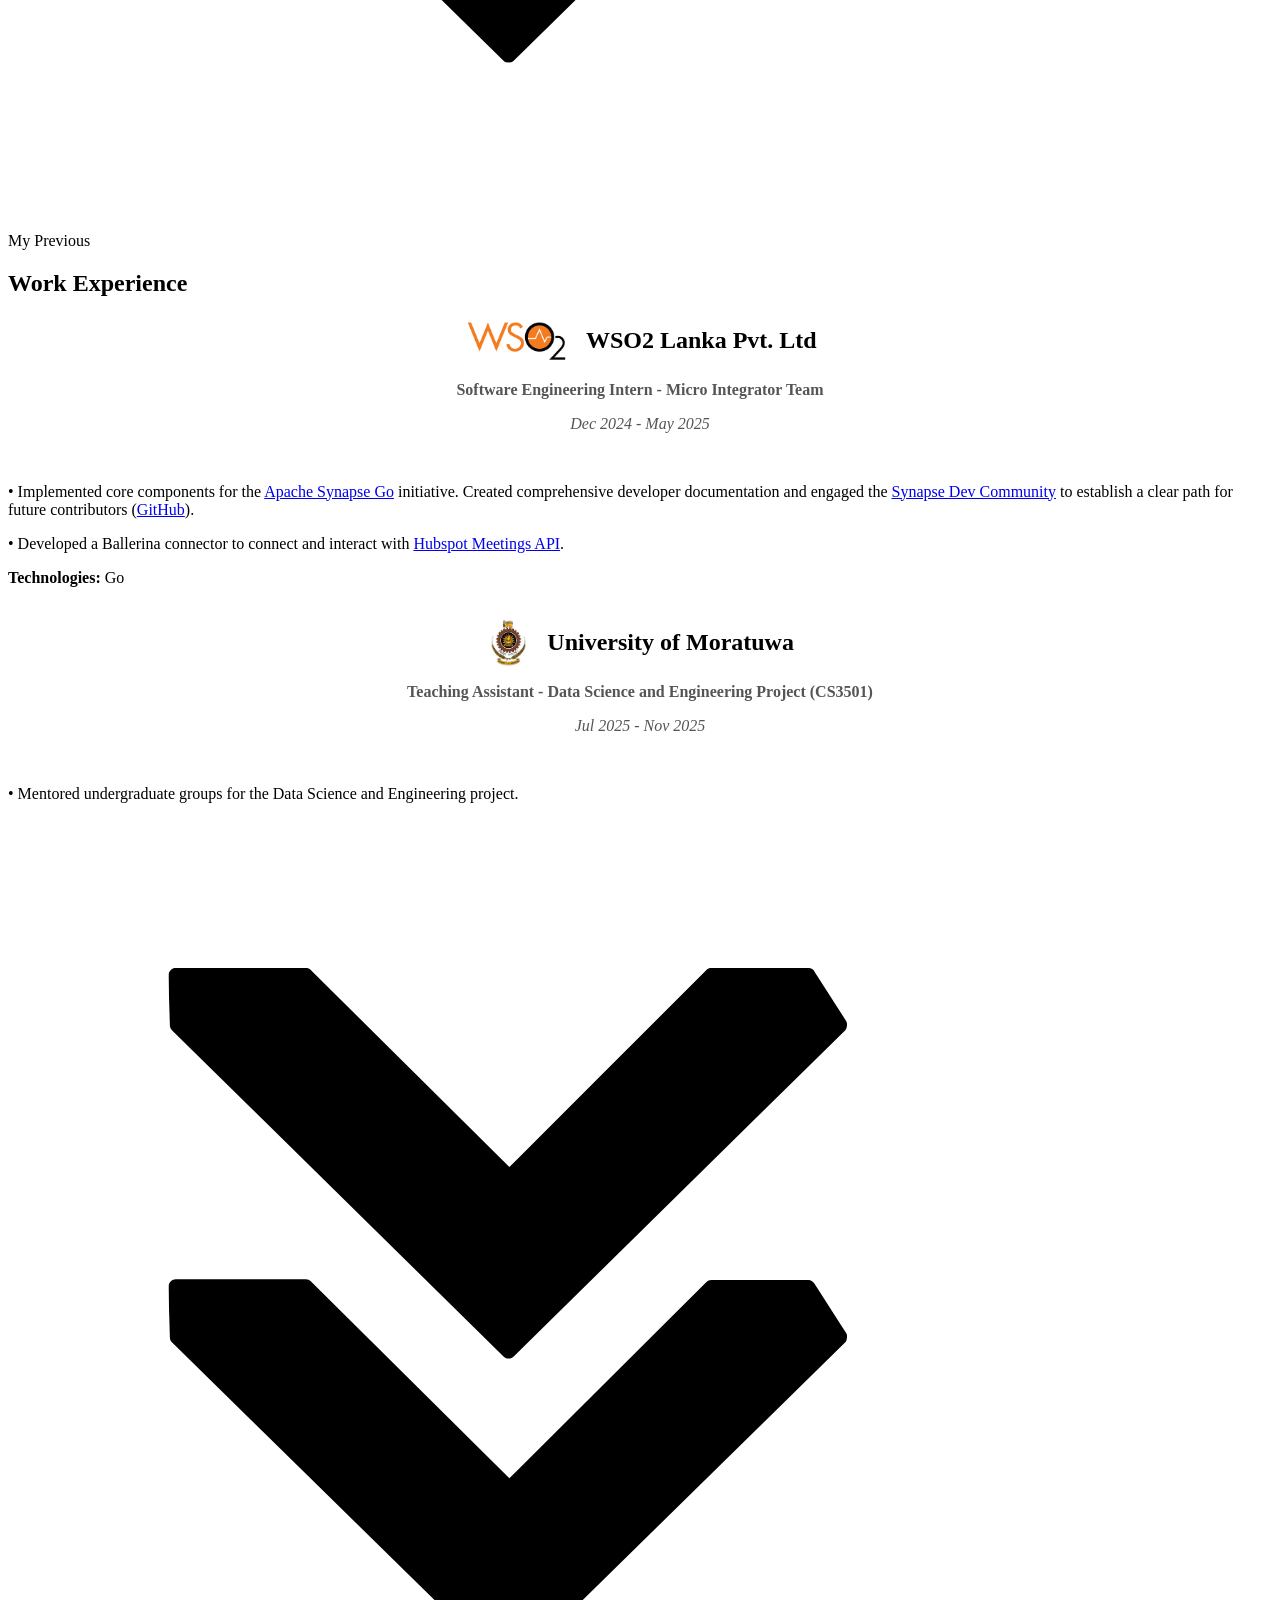
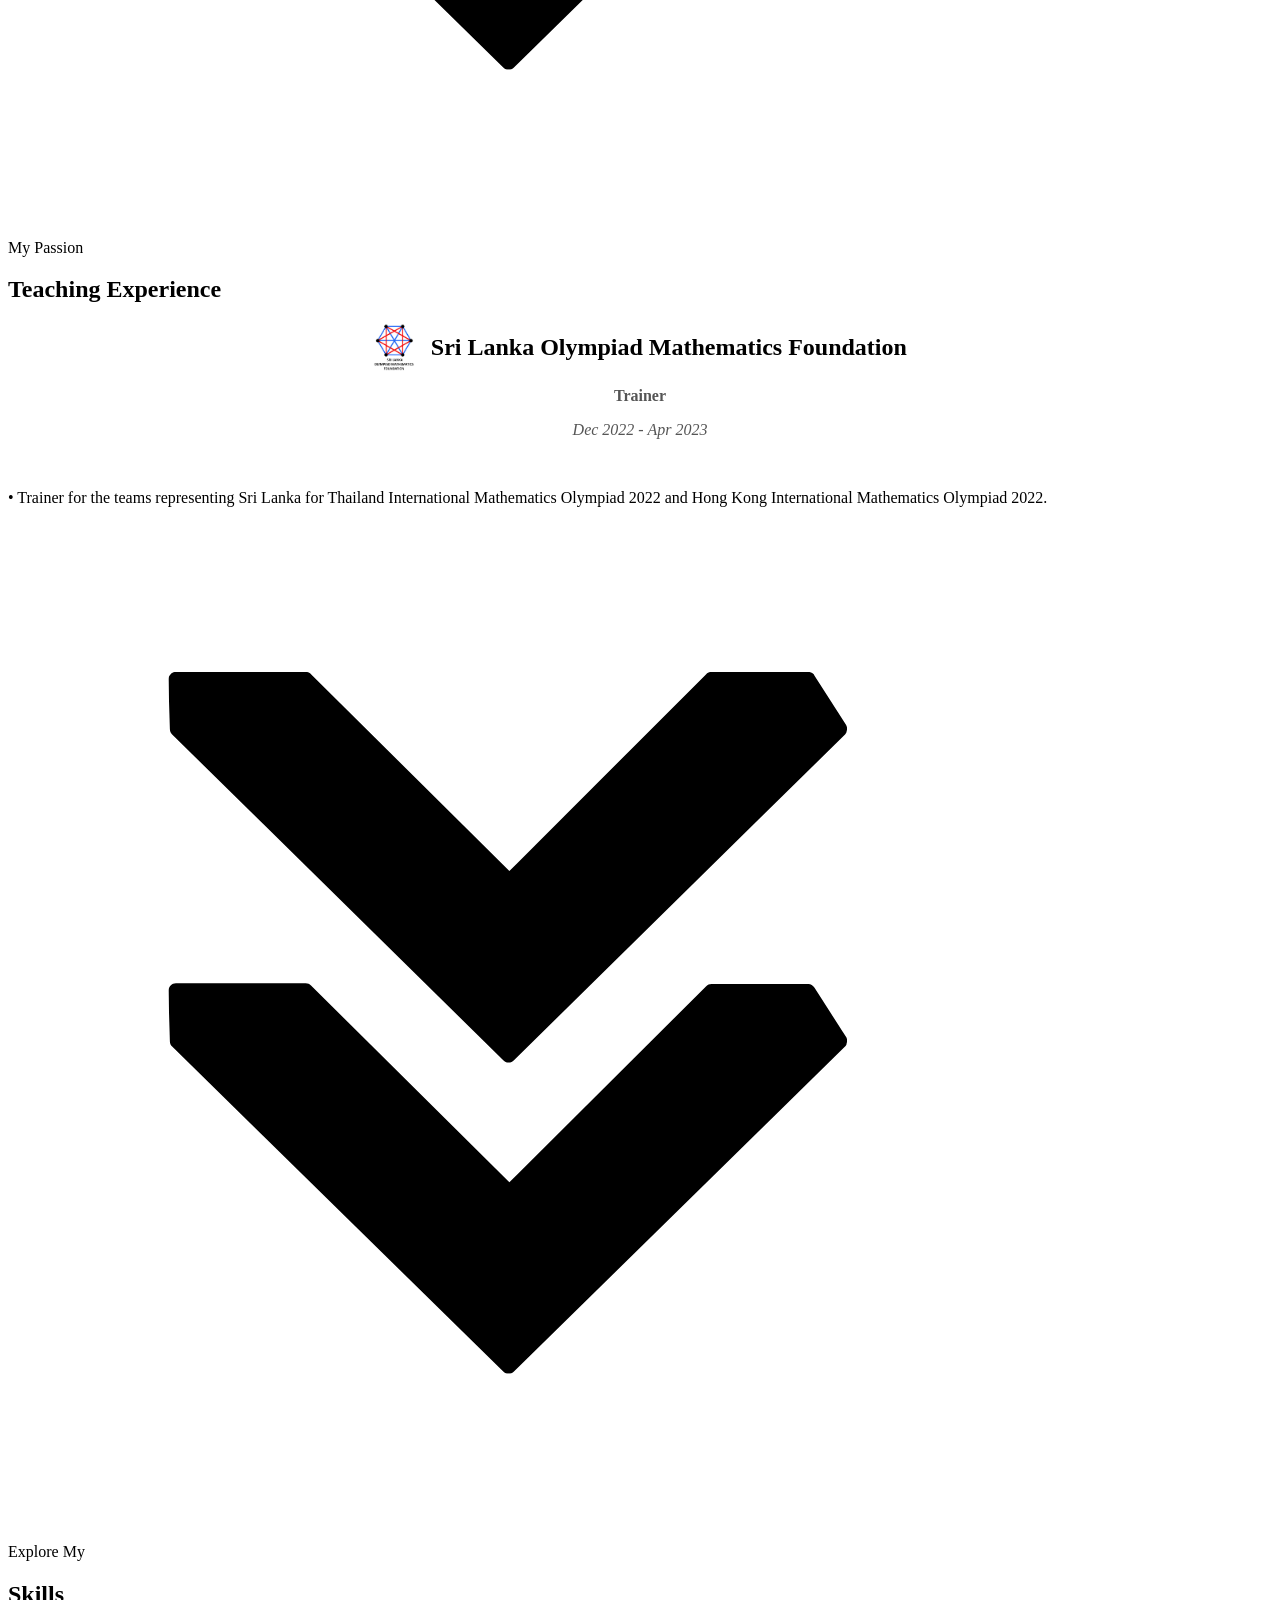
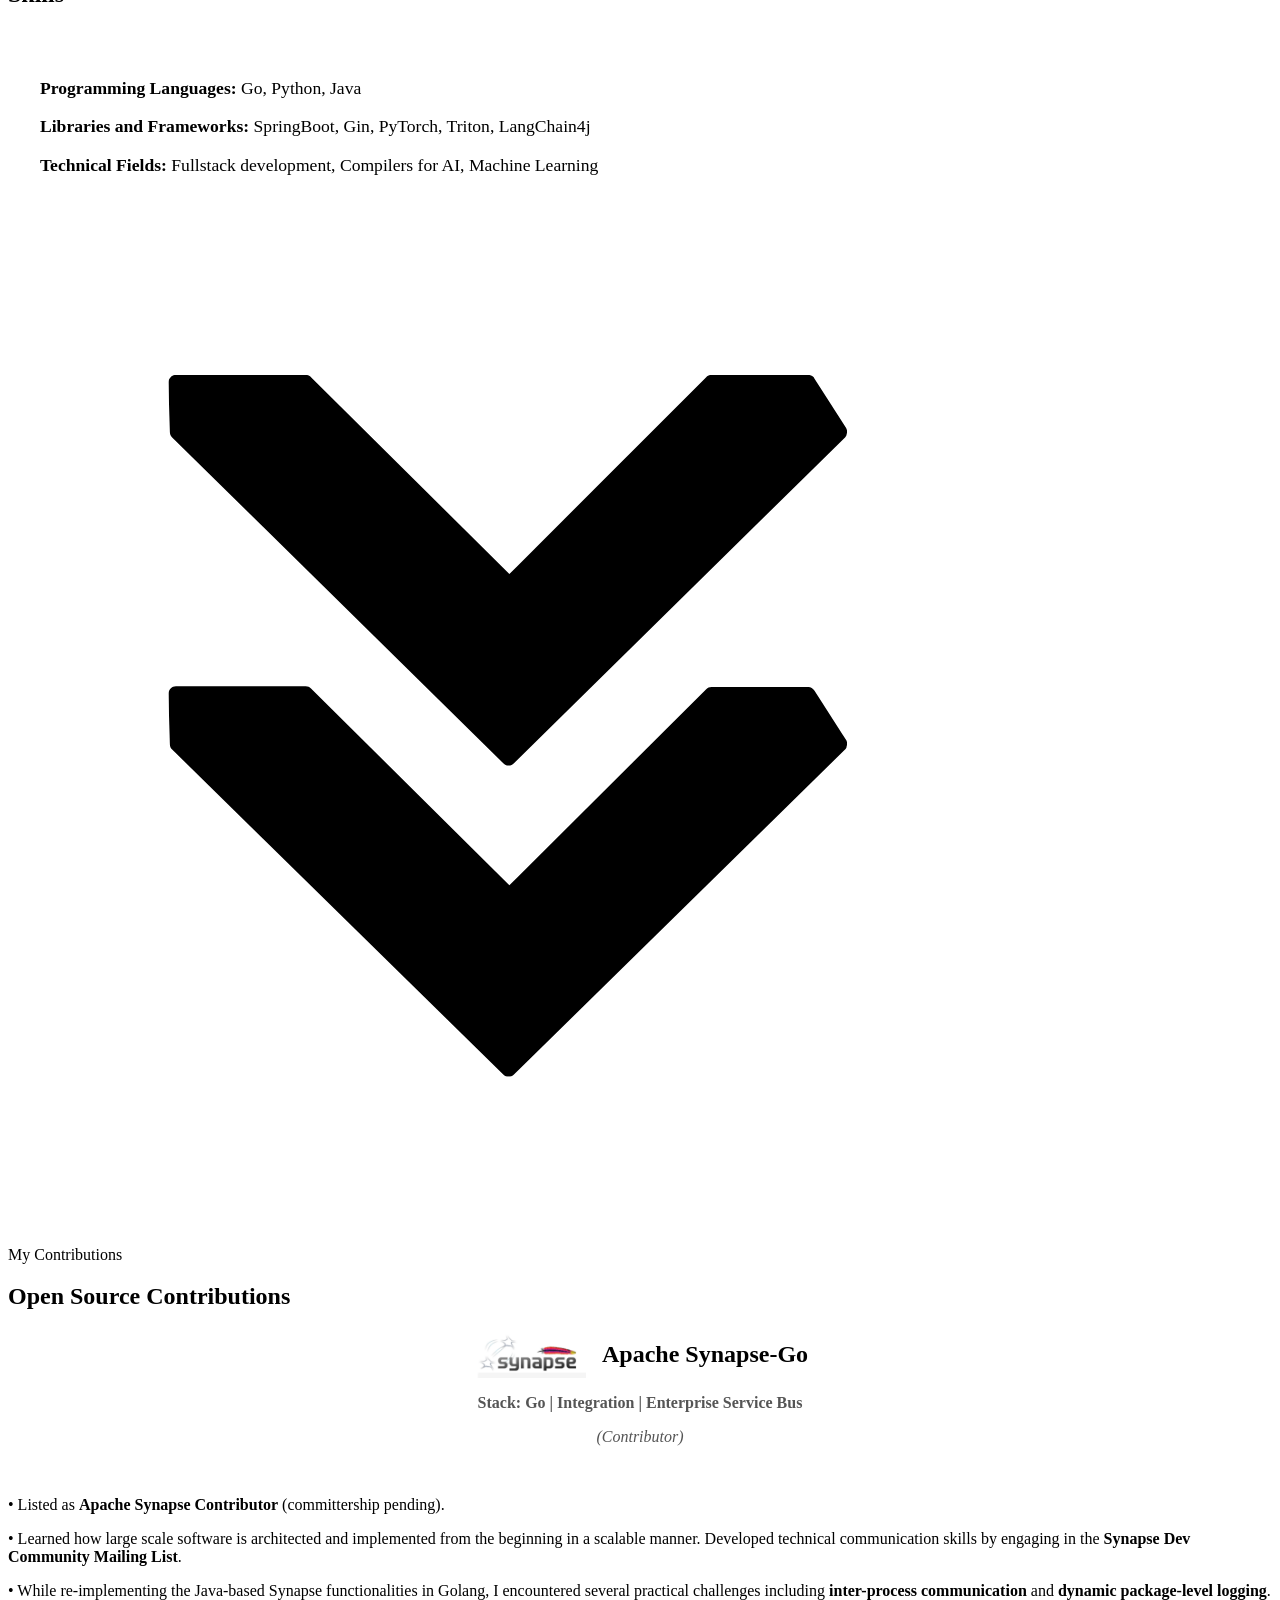
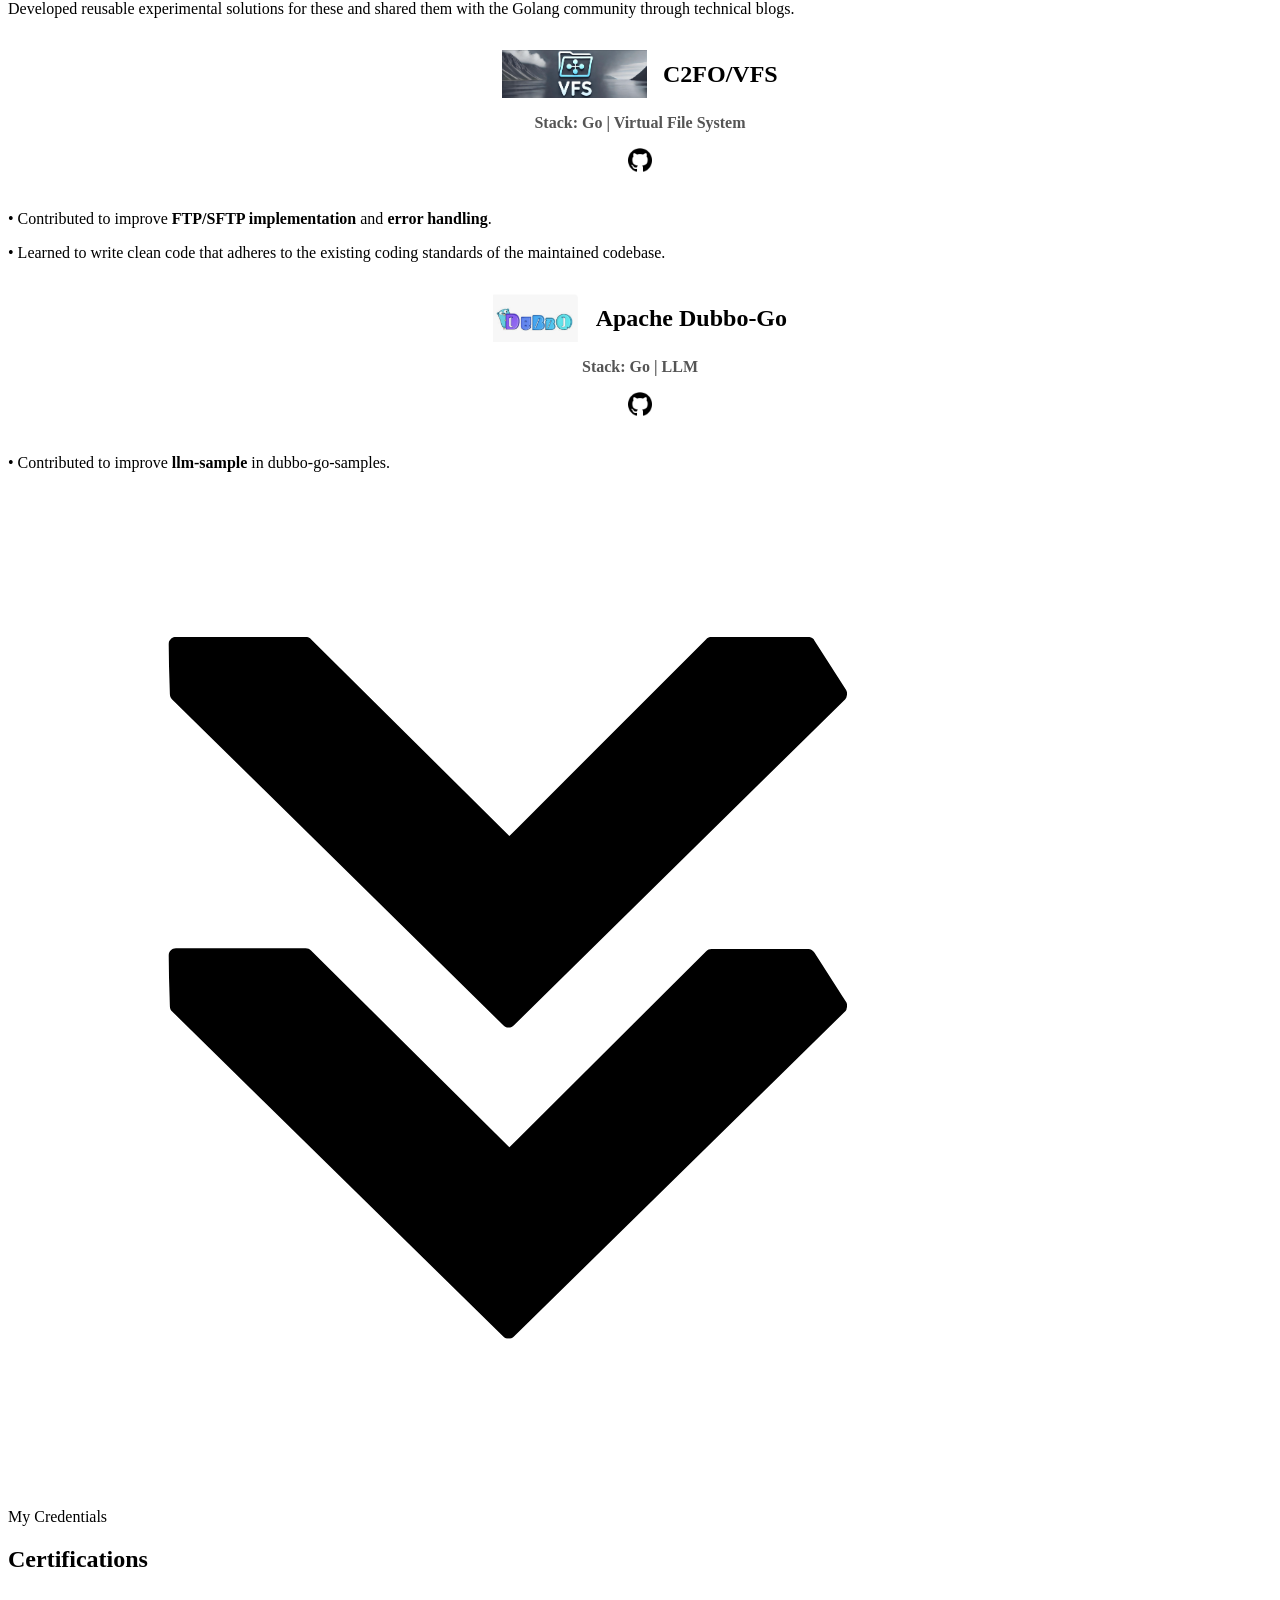
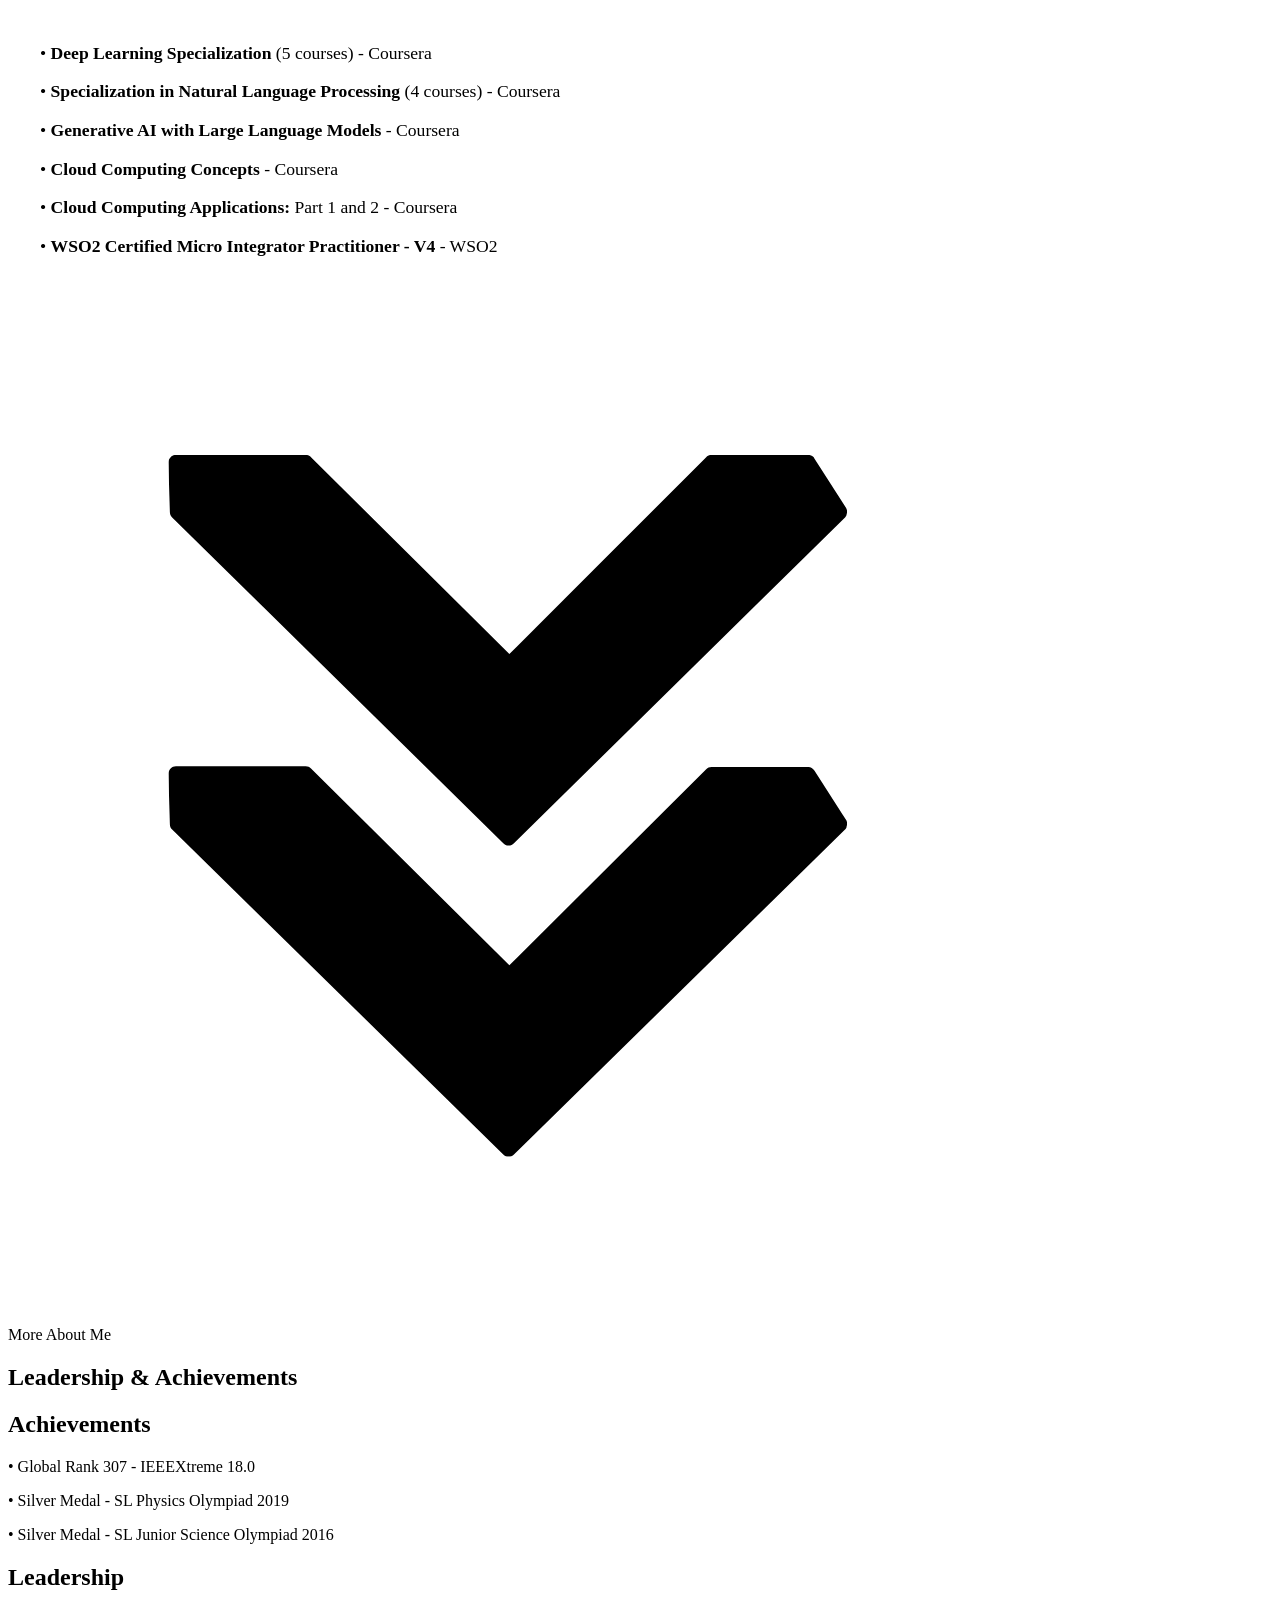
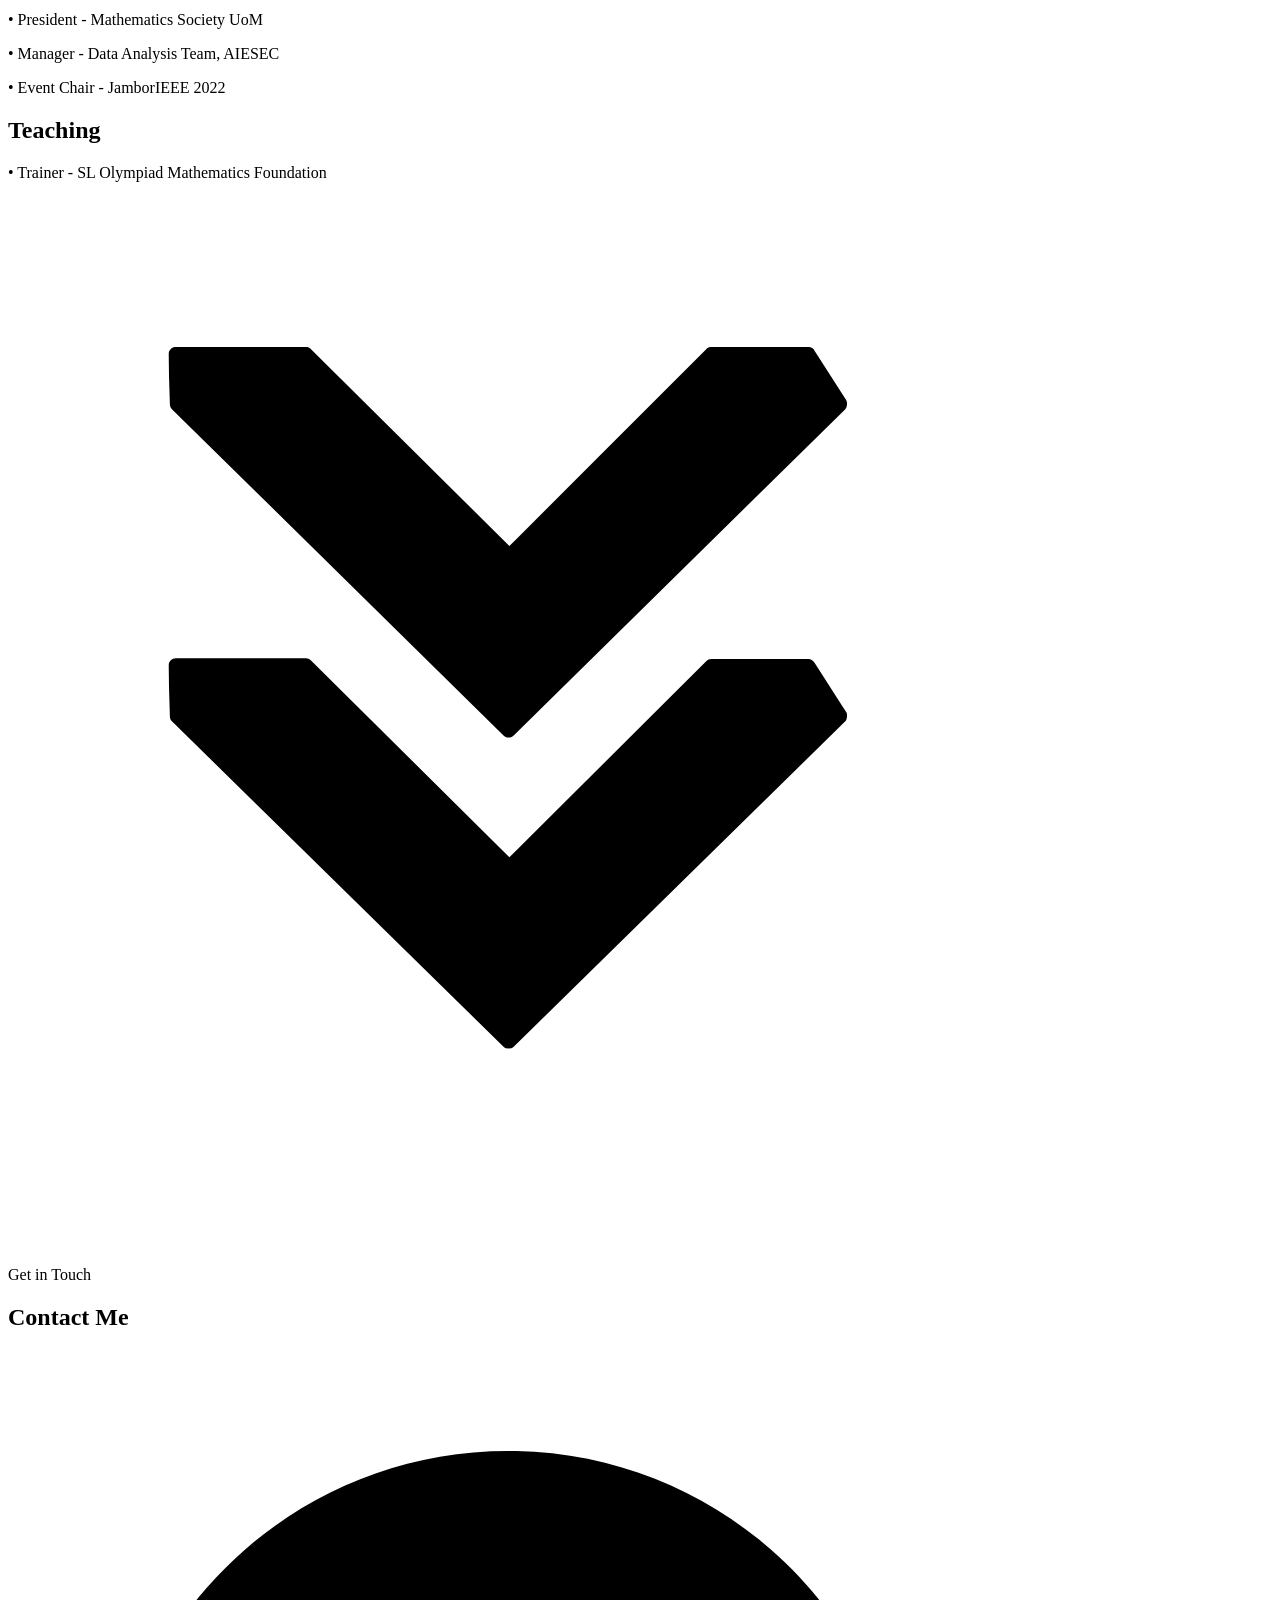
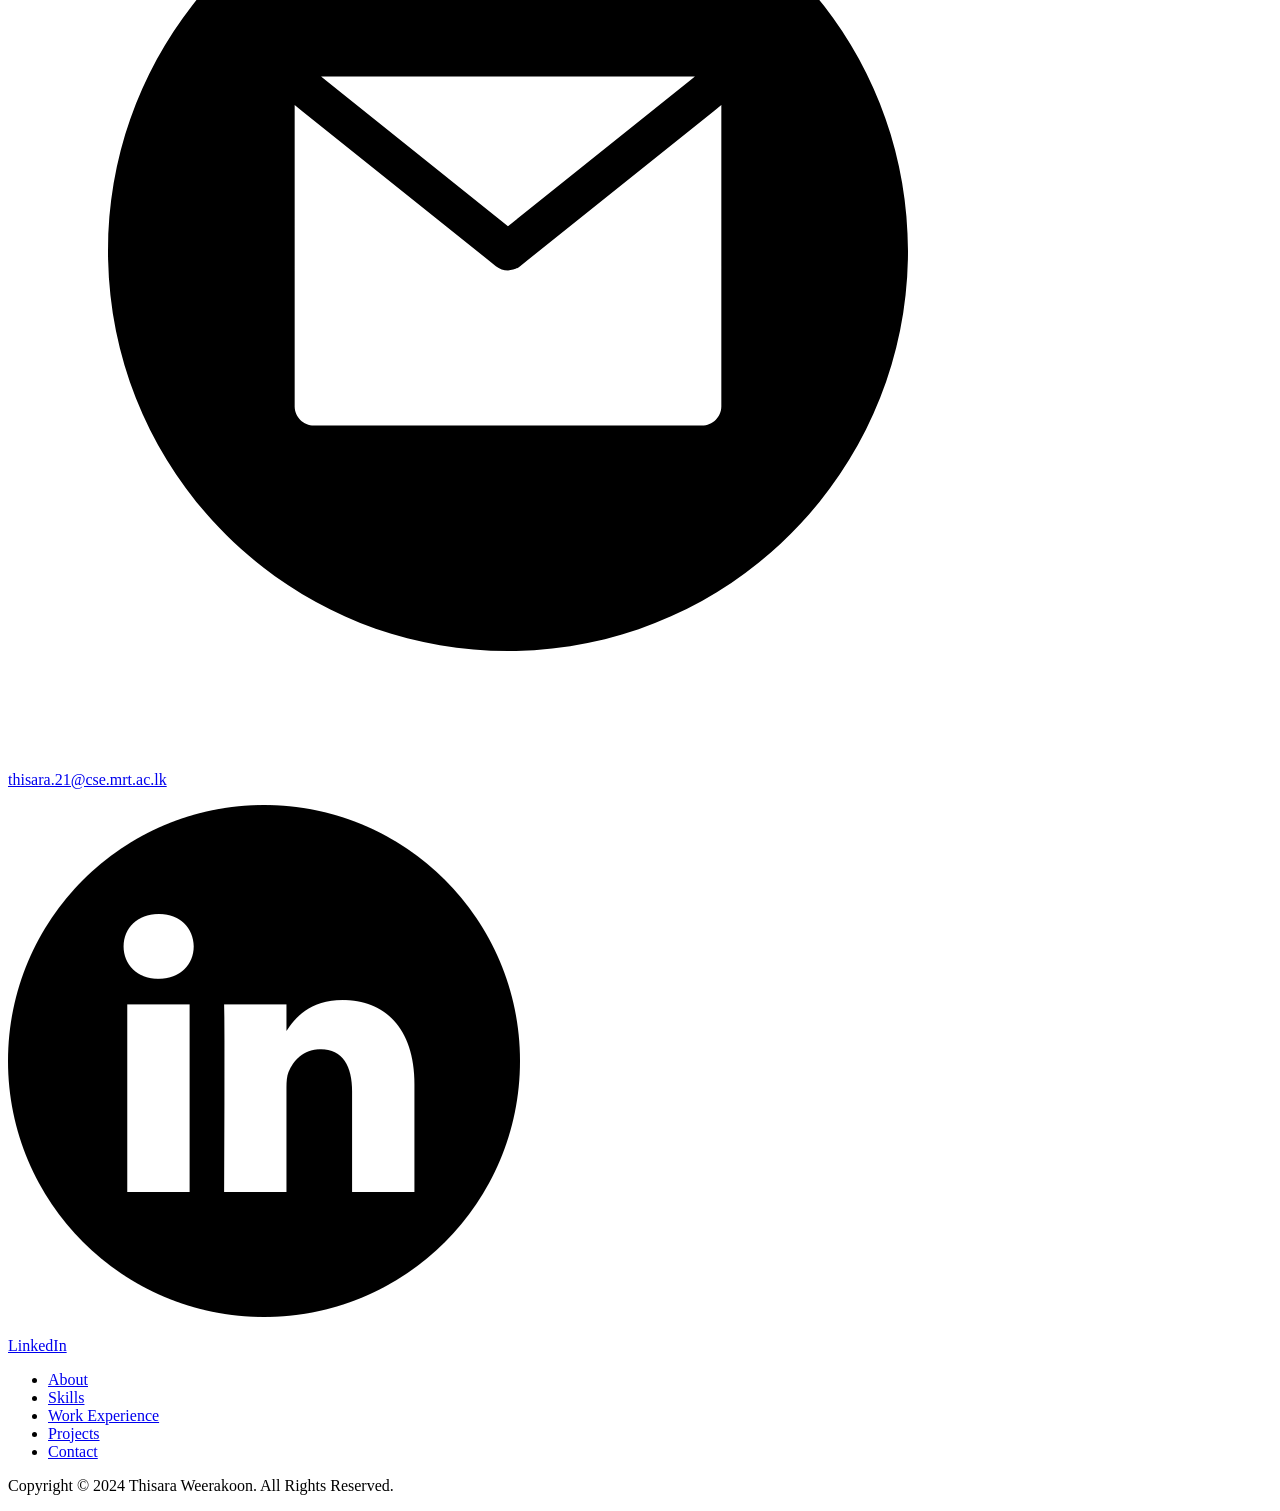
==== commit d395b44b: "edit" ====
--- a/index.html
+++ b/index.html
@@ -216,6 +216,71 @@
         src="./assets/arrow.png"
         alt="Arrow icon"
         class="icon arrow"
+        onclick="location.href='./#opensource'"
+      />
+    </section>
+
+    <section id="opensource">
+      <p class="section__text__p1">My Contributions</p>
+      <h1 class="title">Open Source Contributions</h1>
+      <div class="experience-details-container">
+        <div class="about-containers">
+          
+          <!-- Project 1: Apache Synapse-Go -->
+          <div class="details-container" style="margin-bottom: 2rem;">
+            <div style="display:flex; align-items:center; justify-content:center; gap:1rem; margin-bottom:1rem;">
+                <img src="./assets/synapse.png" alt="Apache Synapse-Go Logo" style="height: 3rem; width: auto;">
+                <h2 class="experience-sub-title" style="margin:0;"><a href="https://github.com/apache/synapse-go" target="_blank" style="text-decoration:none; color:inherit;">Apache Synapse-Go</a></h2>
+            </div>
+            <p style="text-align:center; color:#555; font-weight:bold;">Stack: Go | Integration | Enterprise Service Bus</p>
+            <p style="text-align:center; color:#555; font-style:italic;"><a href="https://synapse.apache.org/team-list.html" target="_blank" style="text-decoration:none; color:inherit;">(Contributor)</a></p>
+            <br>
+            <div class="article-container" style="display:block; text-align:left;">
+              <p style="margin-bottom:0.5rem;">• Listed as <a href="https://synapse.apache.org/team-list.html" target="_blank" style="text-decoration:none; color:inherit;"><strong>Apache Synapse Contributor</strong></a> (committership pending).</p>
+              <p style="margin-bottom:0.5rem;">• Learned how large scale software is architected and implemented from the beginning in a scalable manner. Developed technical communication skills by engaging in the <a href="https://lists.apache.org/list.html?dev@synapse.apache.org" target="_blank" style="text-decoration:none; color:inherit;"><strong>Synapse Dev Community Mailing List</strong></a>.</p>
+              <p>• While re-implementing the Java-based Synapse functionalities in Golang, I encountered several practical challenges including <a href="https://medium.com/@thisara.weerakoon2001/powering-up-your-integration-engine-building-a-flexible-out-of-process-connector-framework-in-go-da459c1f0f18" target="_blank" style="text-decoration:none; color:inherit;"><strong>inter-process communication</strong></a> and <a href="https://medium.com/@thisara.weerakoon2001/implementing-a-dynamic-package-level-logger-in-go-949d573a2192" target="_blank" style="text-decoration:none; color:inherit;"><strong>dynamic package-level logging</strong></a>. Developed reusable experimental solutions for these and shared them with the Golang community through technical blogs.</p>
+            </div>
+          </div>
+
+          <!-- Project 2: C2FO/VFS -->
+          <div class="details-container" style="margin-bottom: 2rem;">
+            <div style="display:flex; align-items:center; justify-content:center; gap:1rem; margin-bottom:1rem;">
+                <img src="./assets/vfs.png" alt="C2FO/VFS Logo" style="height: 3rem; width: auto;">
+                <h2 class="experience-sub-title" style="margin:0;"><a href="https://github.com/C2FO/vfs" target="_blank" style="text-decoration:none; color:inherit;">C2FO/VFS</a></h2>
+            </div>
+            <p style="text-align:center; color:#555; font-weight:bold;">Stack: Go | Virtual File System</p>
+            <div style="text-align:center; margin-top:0.5rem;">
+               <a href="https://github.com/C2FO/vfs" target="_blank"><img src="./assets/github.png" alt="Github" class="icon" style="height:1.5rem; width:1.5rem;"></a>
+            </div>
+            <br>
+            <div class="article-container" style="display:block; text-align:left;">
+              <p style="margin-bottom:0.5rem;">• Contributed to improve <a href="https://github.com/C2FO/vfs/pull/248" target="_blank" style="text-decoration:none; color:inherit;"><strong>FTP/SFTP implementation</strong></a> and <a href="https://github.com/C2FO/vfs/pull/251" target="_blank" style="text-decoration:none; color:inherit;"><strong>error handling</strong></a>.</p>
+              <p>• Learned to write clean code that adheres to the existing coding standards of the maintained codebase.</p>
+            </div>
+          </div>
+
+          <!-- Project 3: Apache Dubbo-Go -->
+          <div class="details-container">
+            <div style="display:flex; align-items:center; justify-content:center; gap:1rem; margin-bottom:1rem;">
+                <img src="./assets/dubbo.png" alt="Apache Dubbo-Go Logo" style="height: 3rem; width: auto;">
+                <h2 class="experience-sub-title" style="margin:0;"><a href="https://github.com/apache/dubbo-go-samples" target="_blank" style="text-decoration:none; color:inherit;">Apache Dubbo-Go</a></h2>
+            </div>
+            <p style="text-align:center; color:#555; font-weight:bold;">Stack: Go | LLM</p>
+            <div style="text-align:center; margin-top:0.5rem;">
+               <a href="https://github.com/apache/dubbo-go-samples" target="_blank"><img src="./assets/github.png" alt="Github" class="icon" style="height:1.5rem; width:1.5rem;"></a>
+            </div>
+            <br>
+            <div class="article-container" style="display:block; text-align:left;">
+              <p>• Contributed to improve <a href="https://github.com/apache/dubbo-go-samples/pull/826" target="_blank" style="text-decoration:none; color:inherit;"><strong>llm-sample</strong></a> in dubbo-go-samples.</p>
+            </div>
+          </div>
+
+        </div>
+      </div>
+      <img
+        src="./assets/arrow.png"
+        alt="Arrow icon"
+        class="icon arrow"
         onclick="location.href='./#certifications'"
       />
     </section>
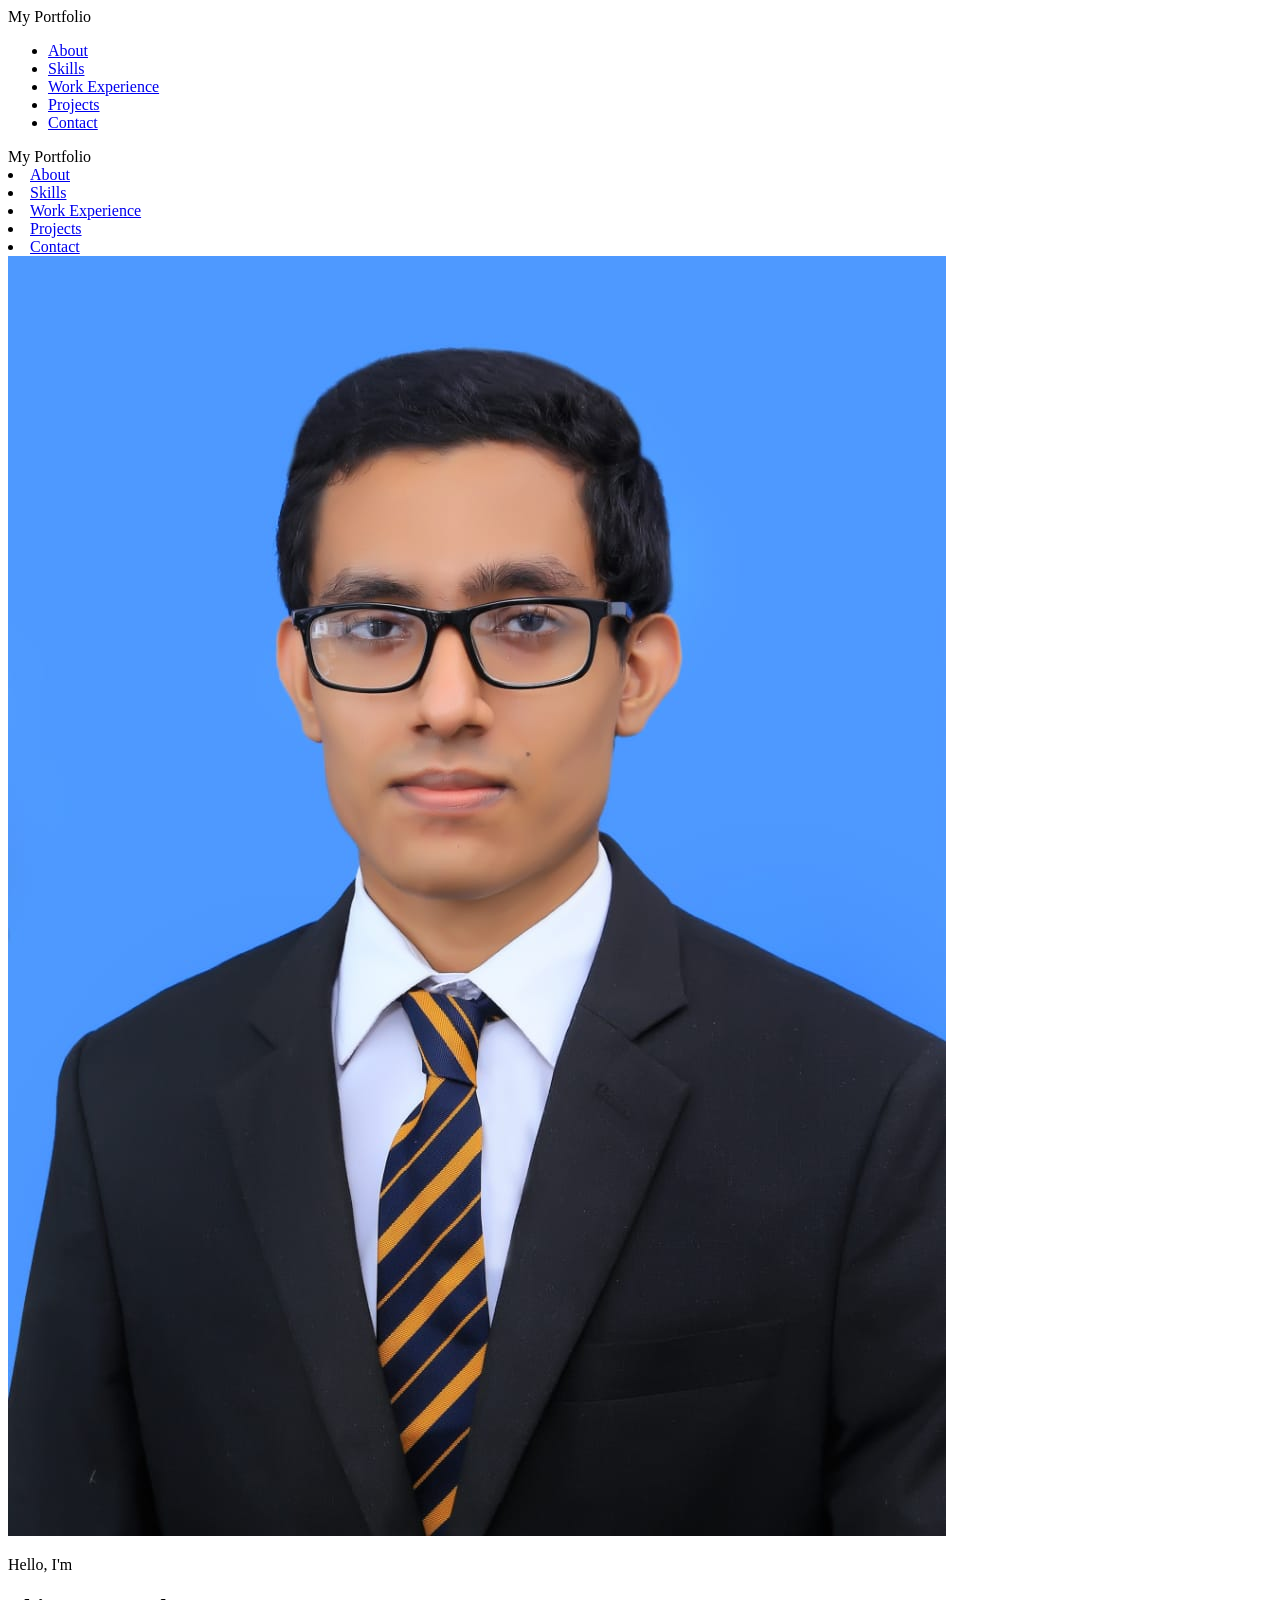
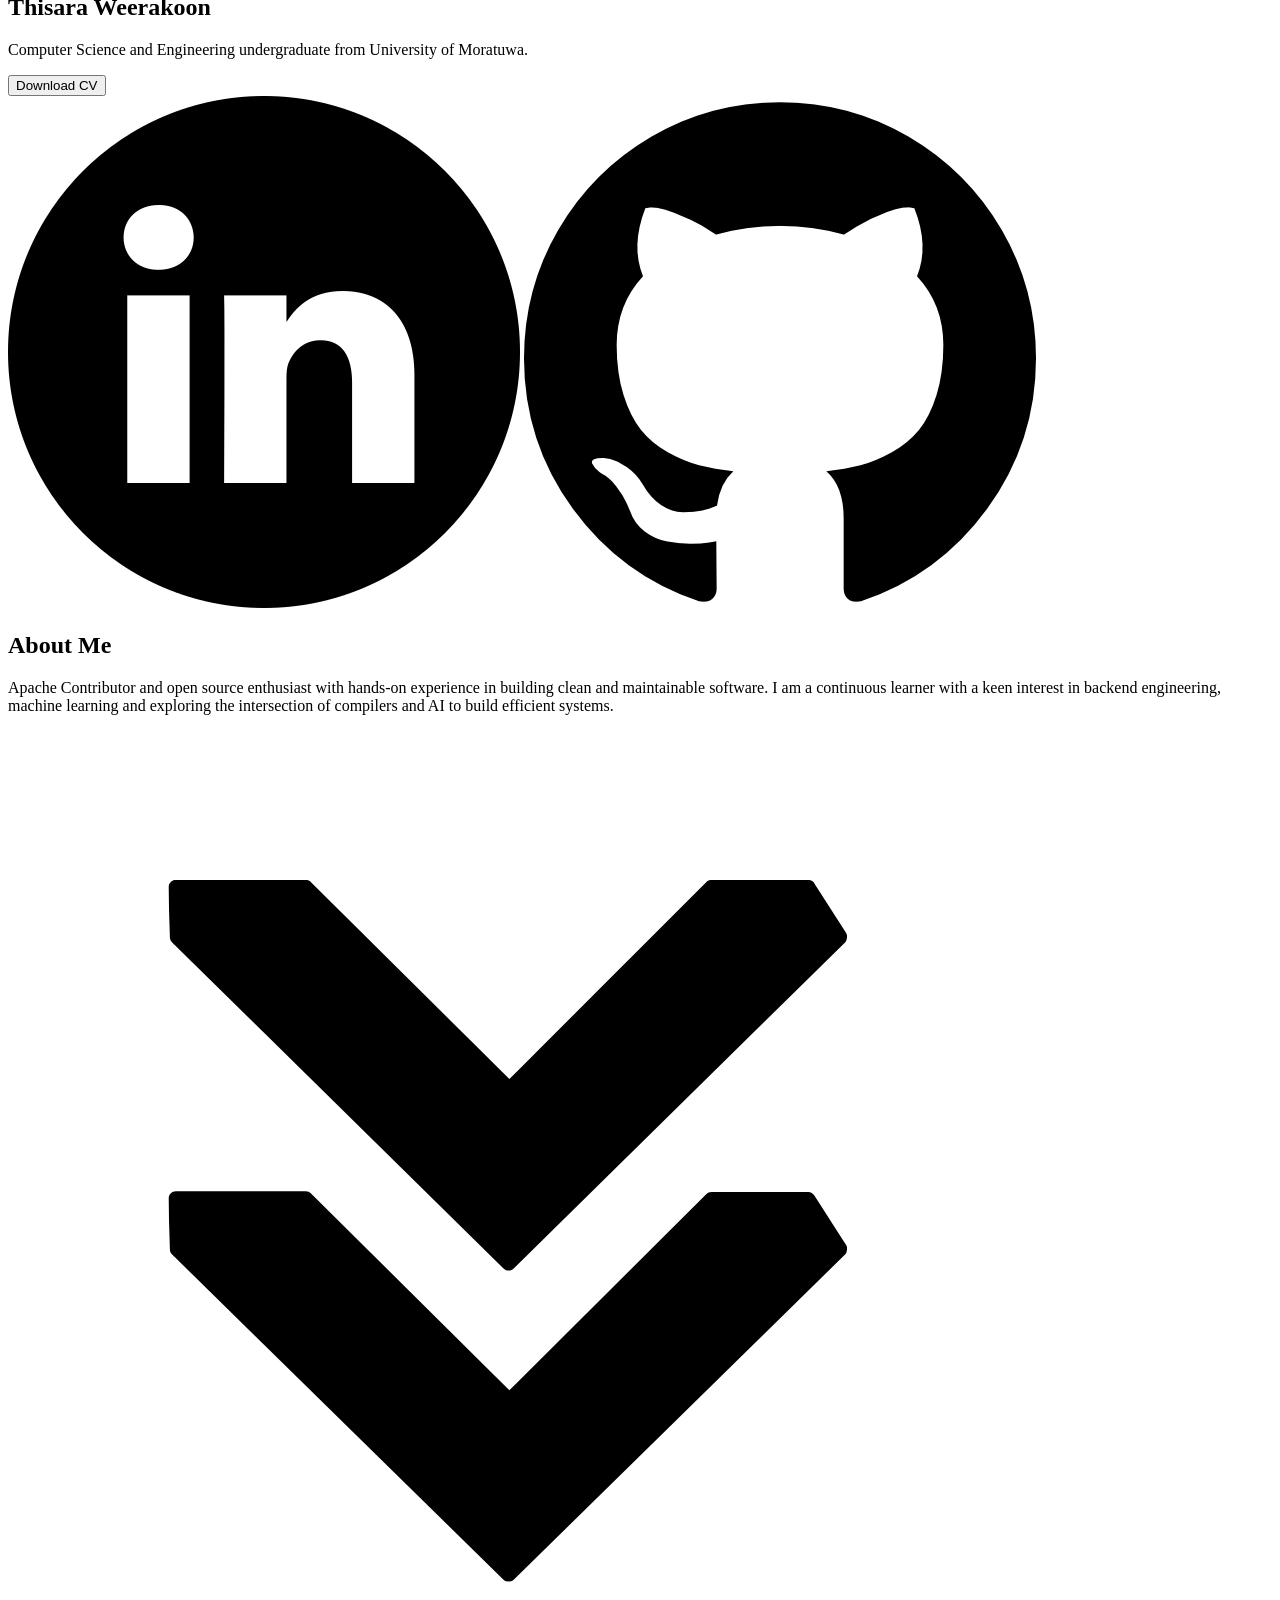
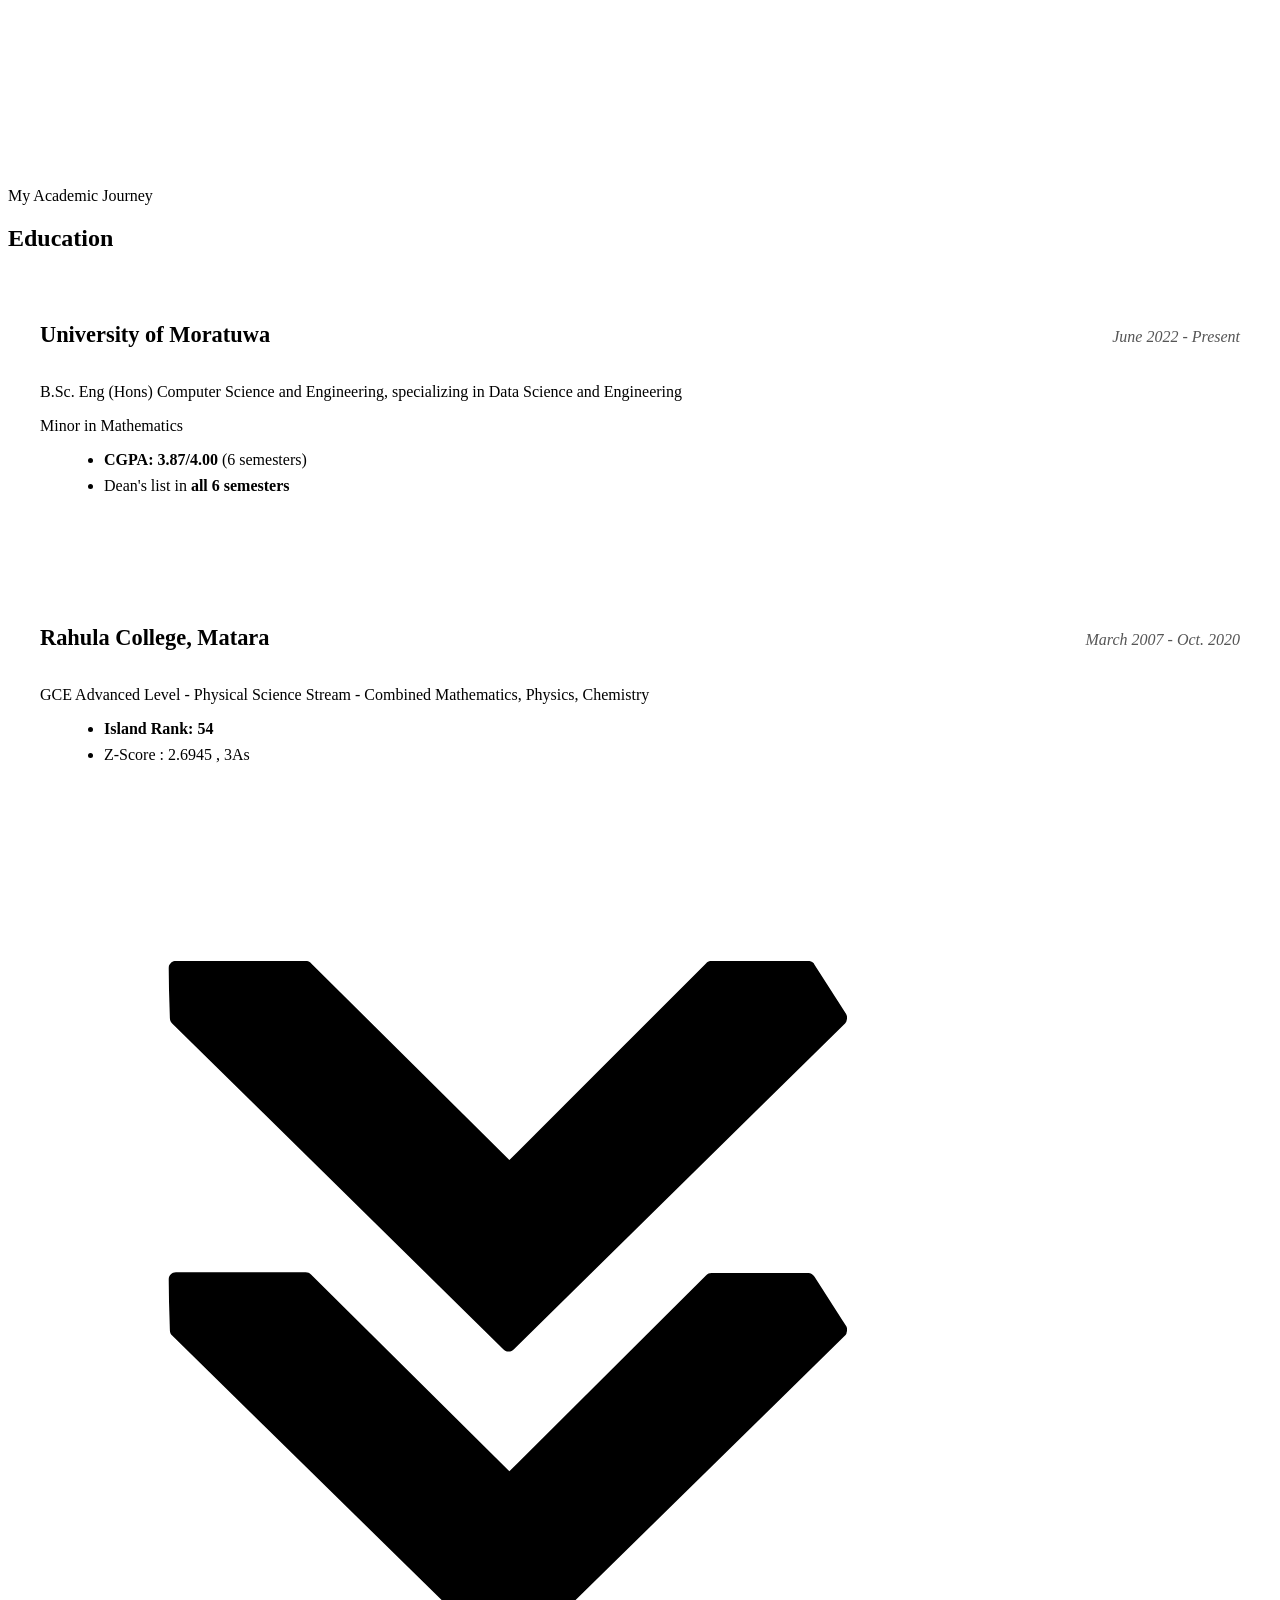
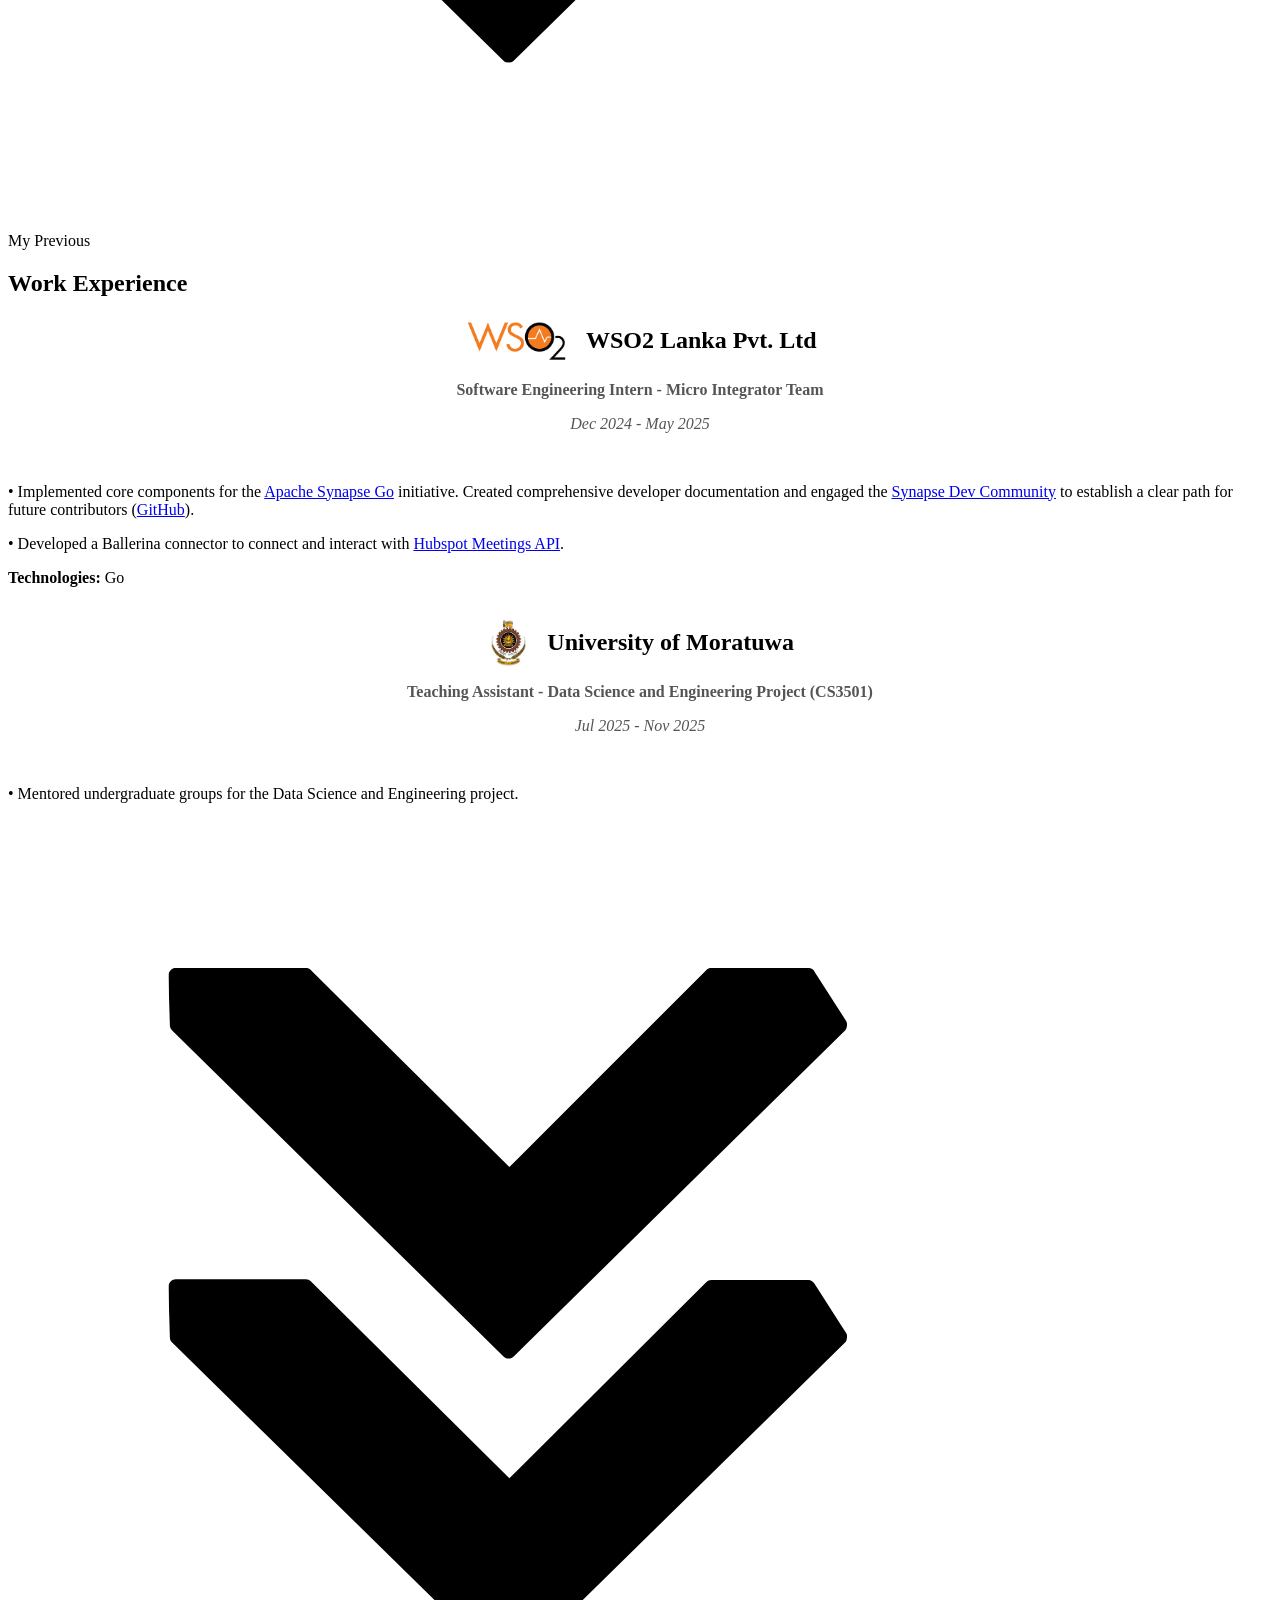
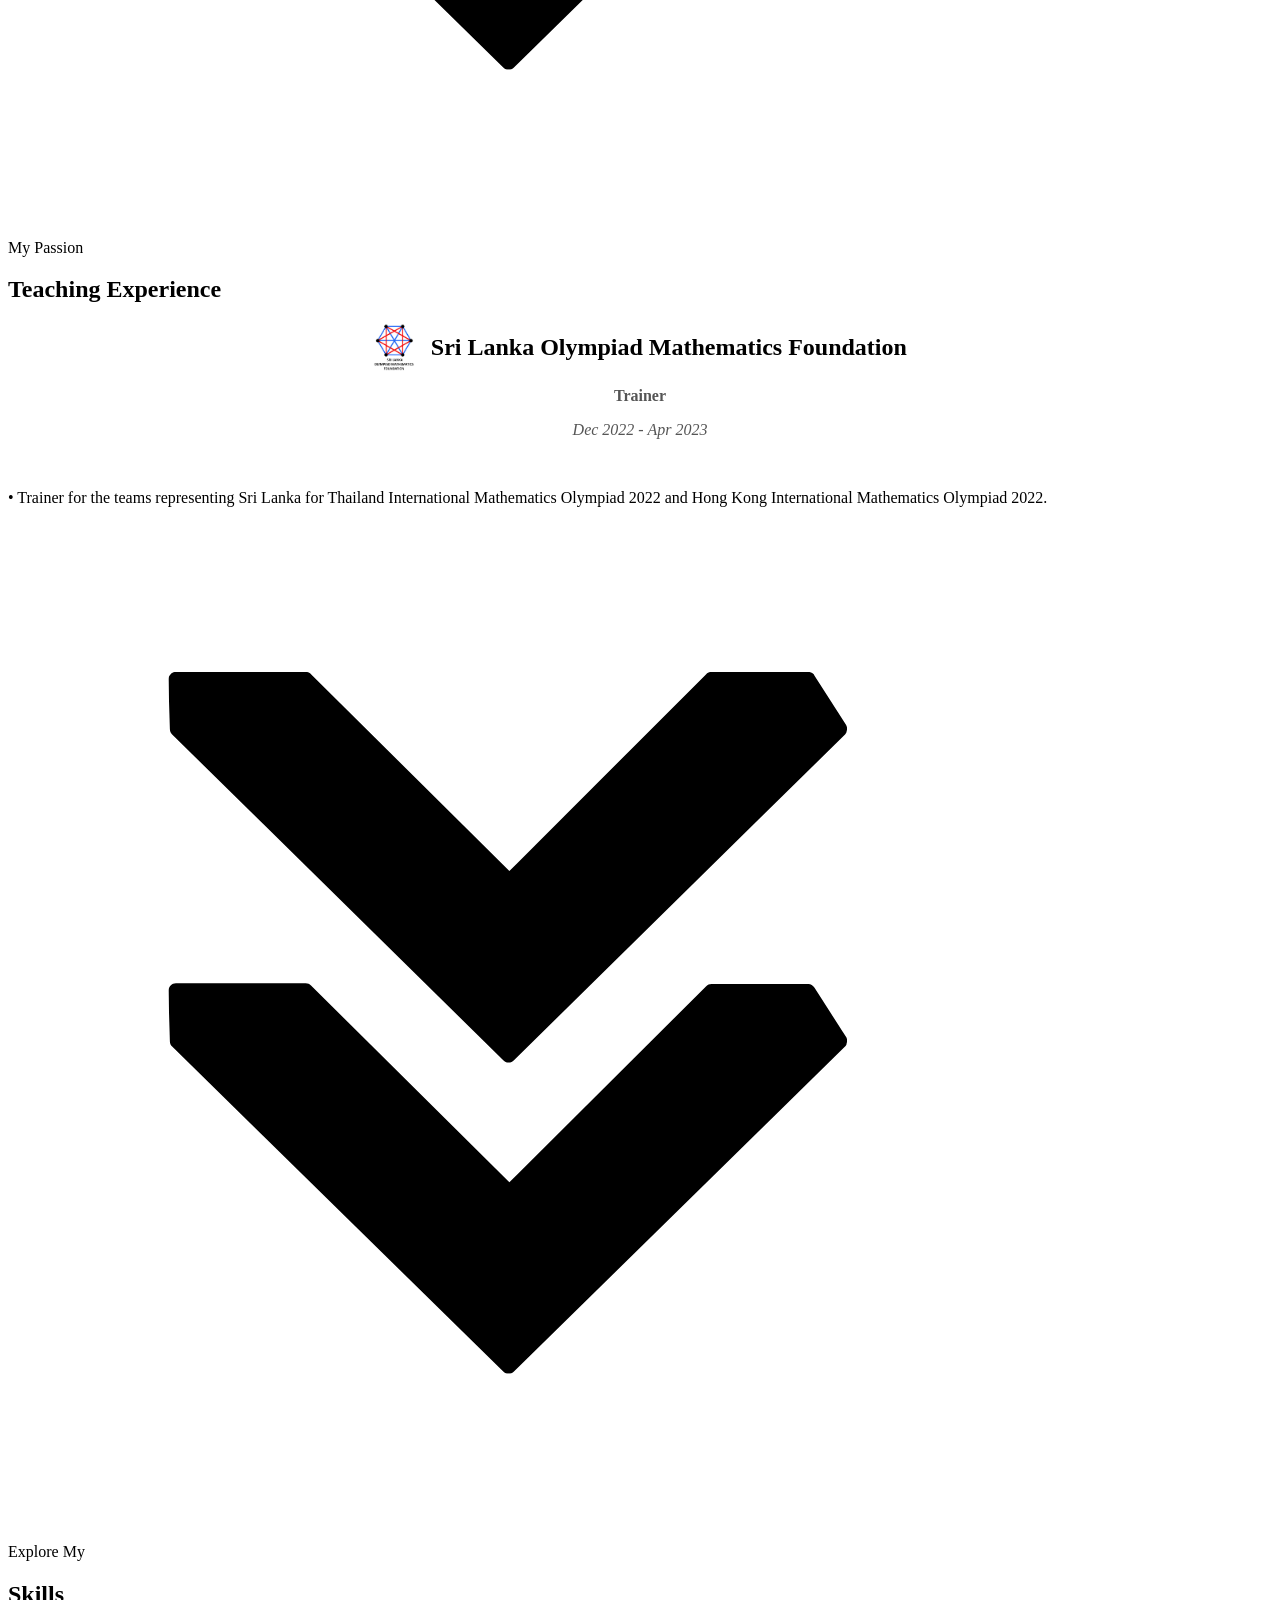
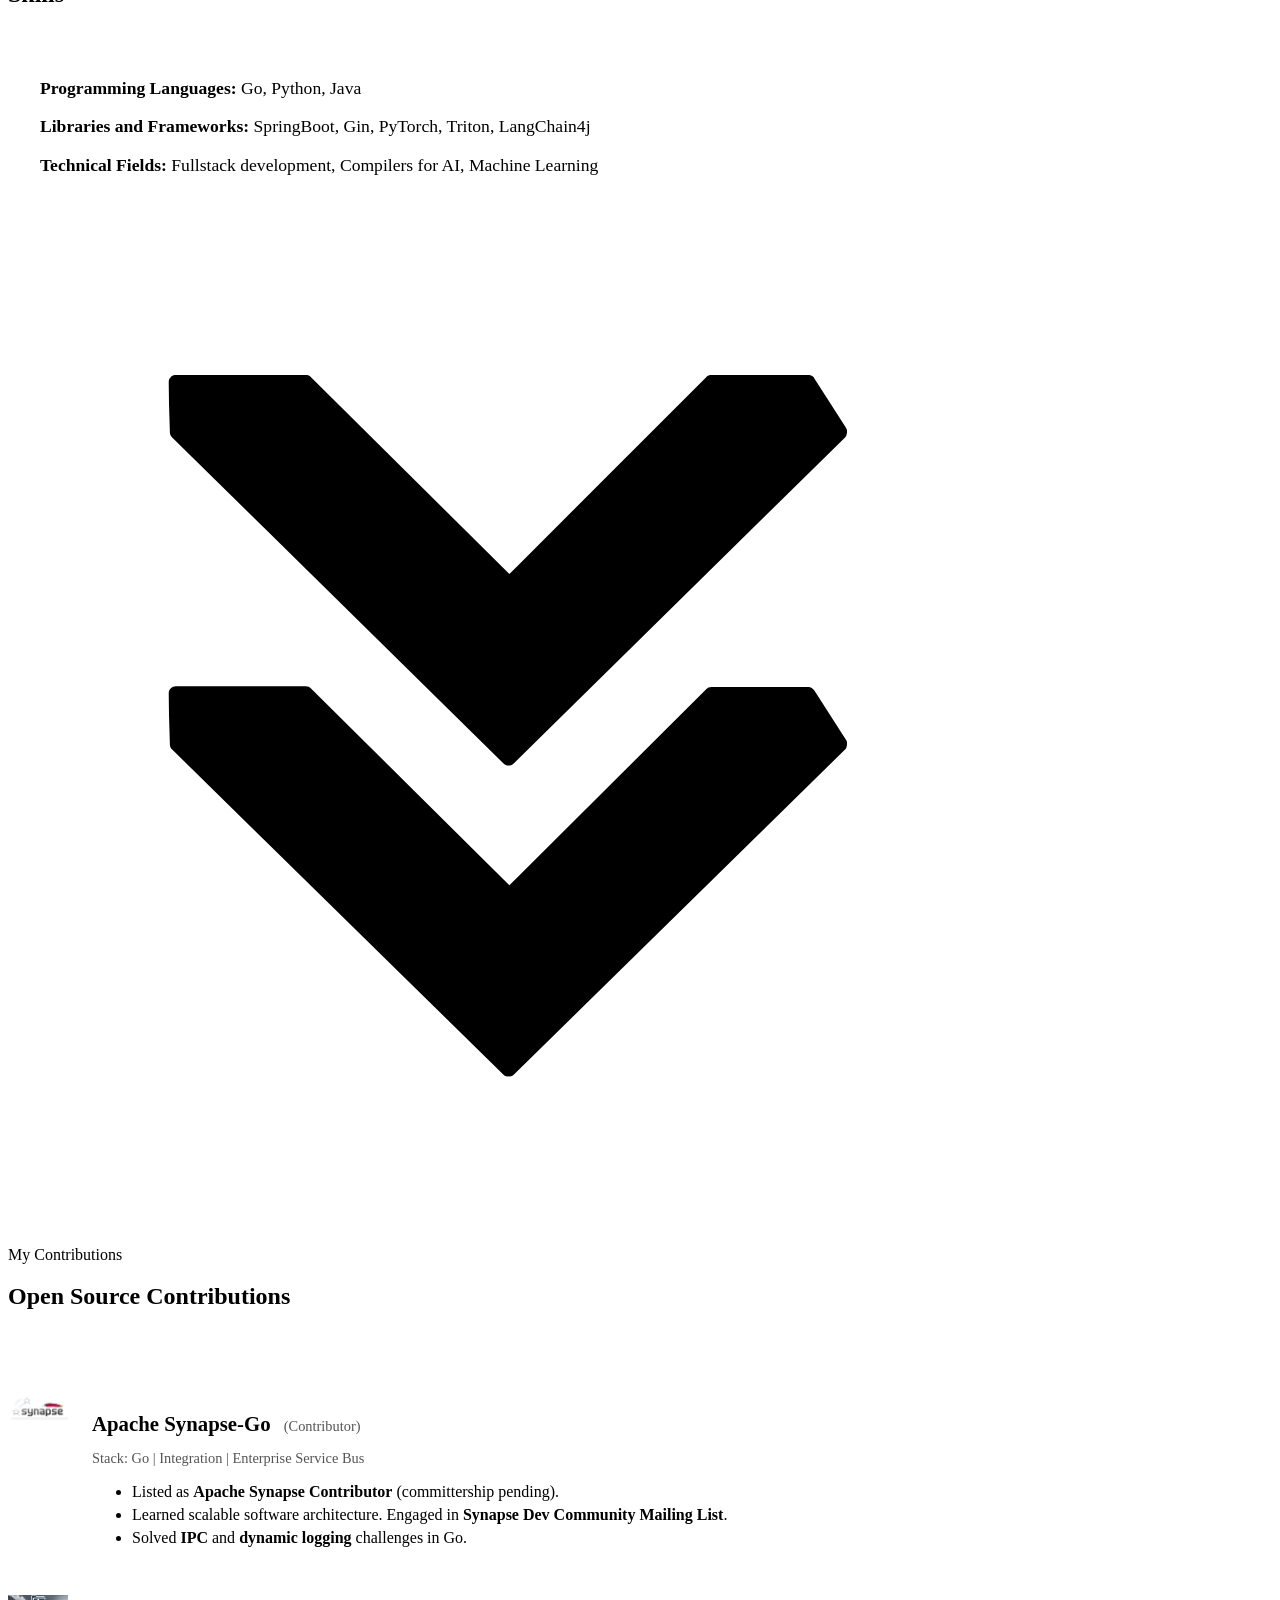
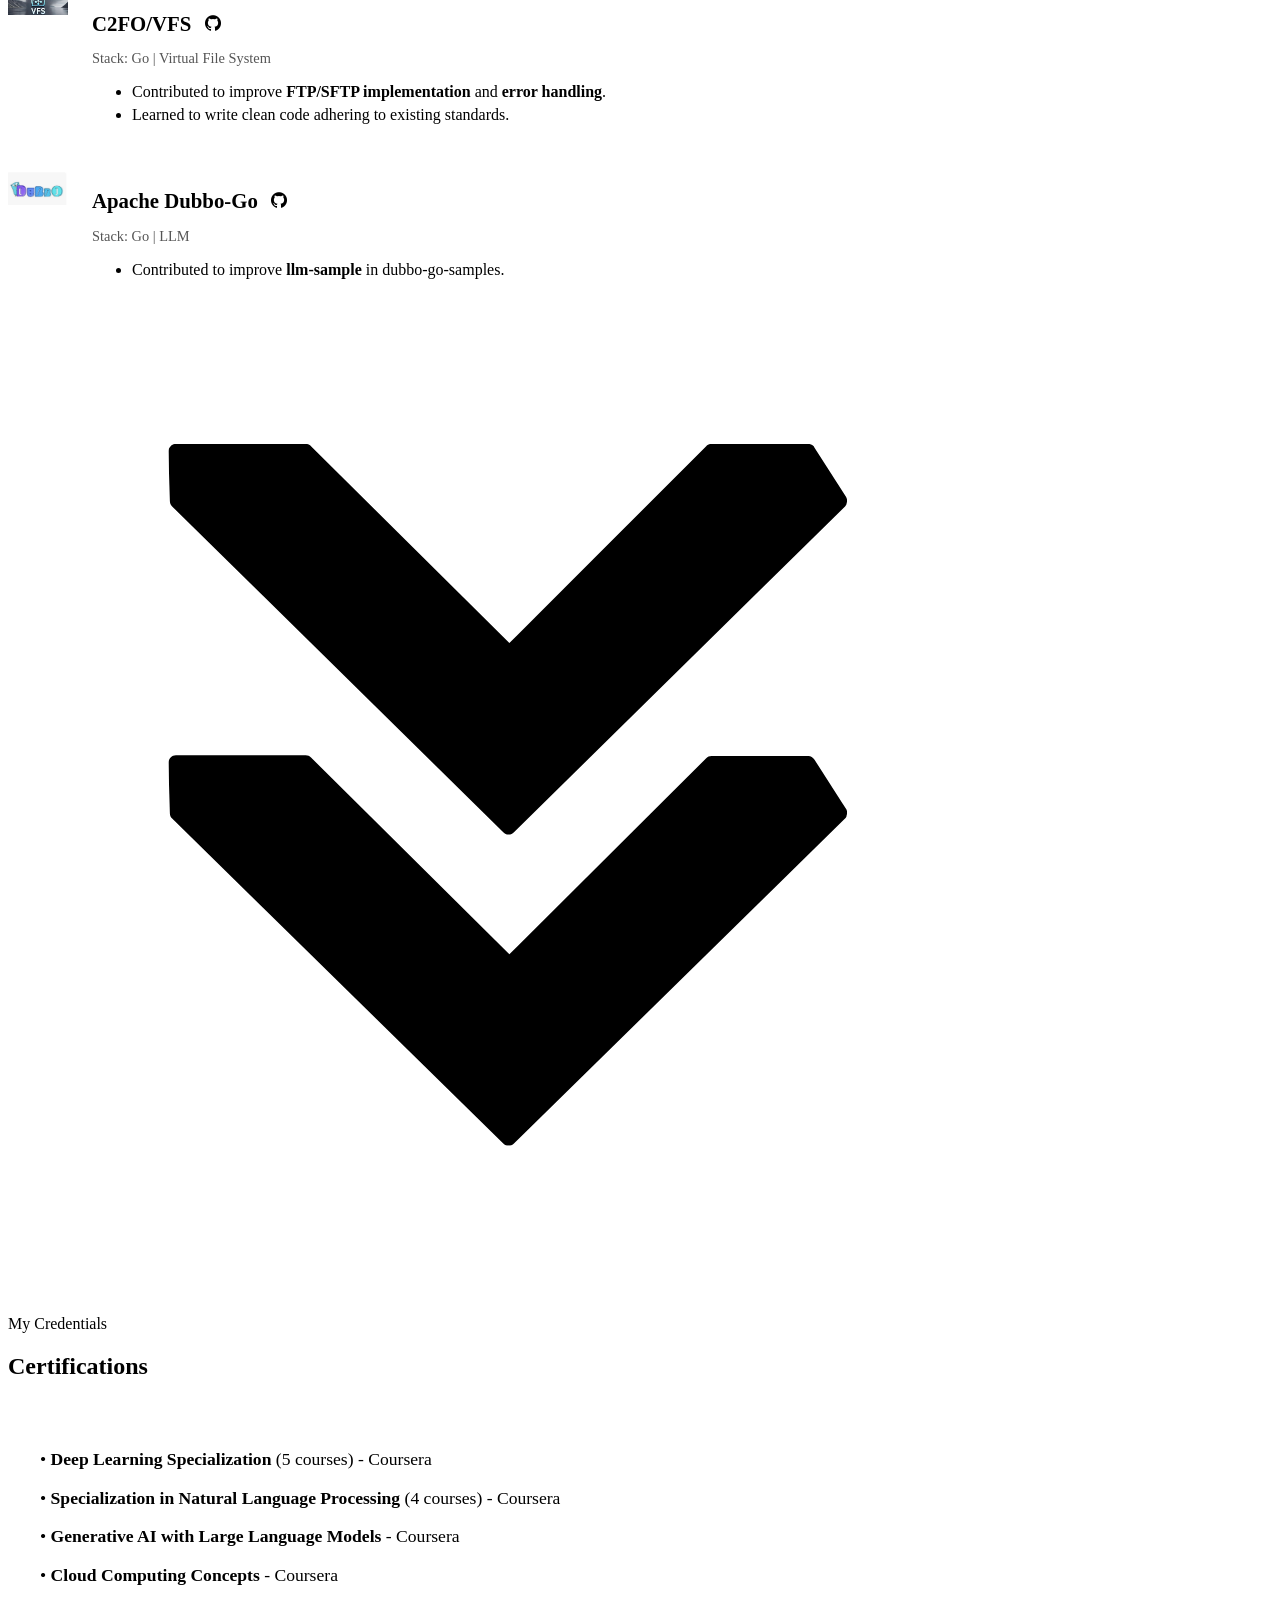
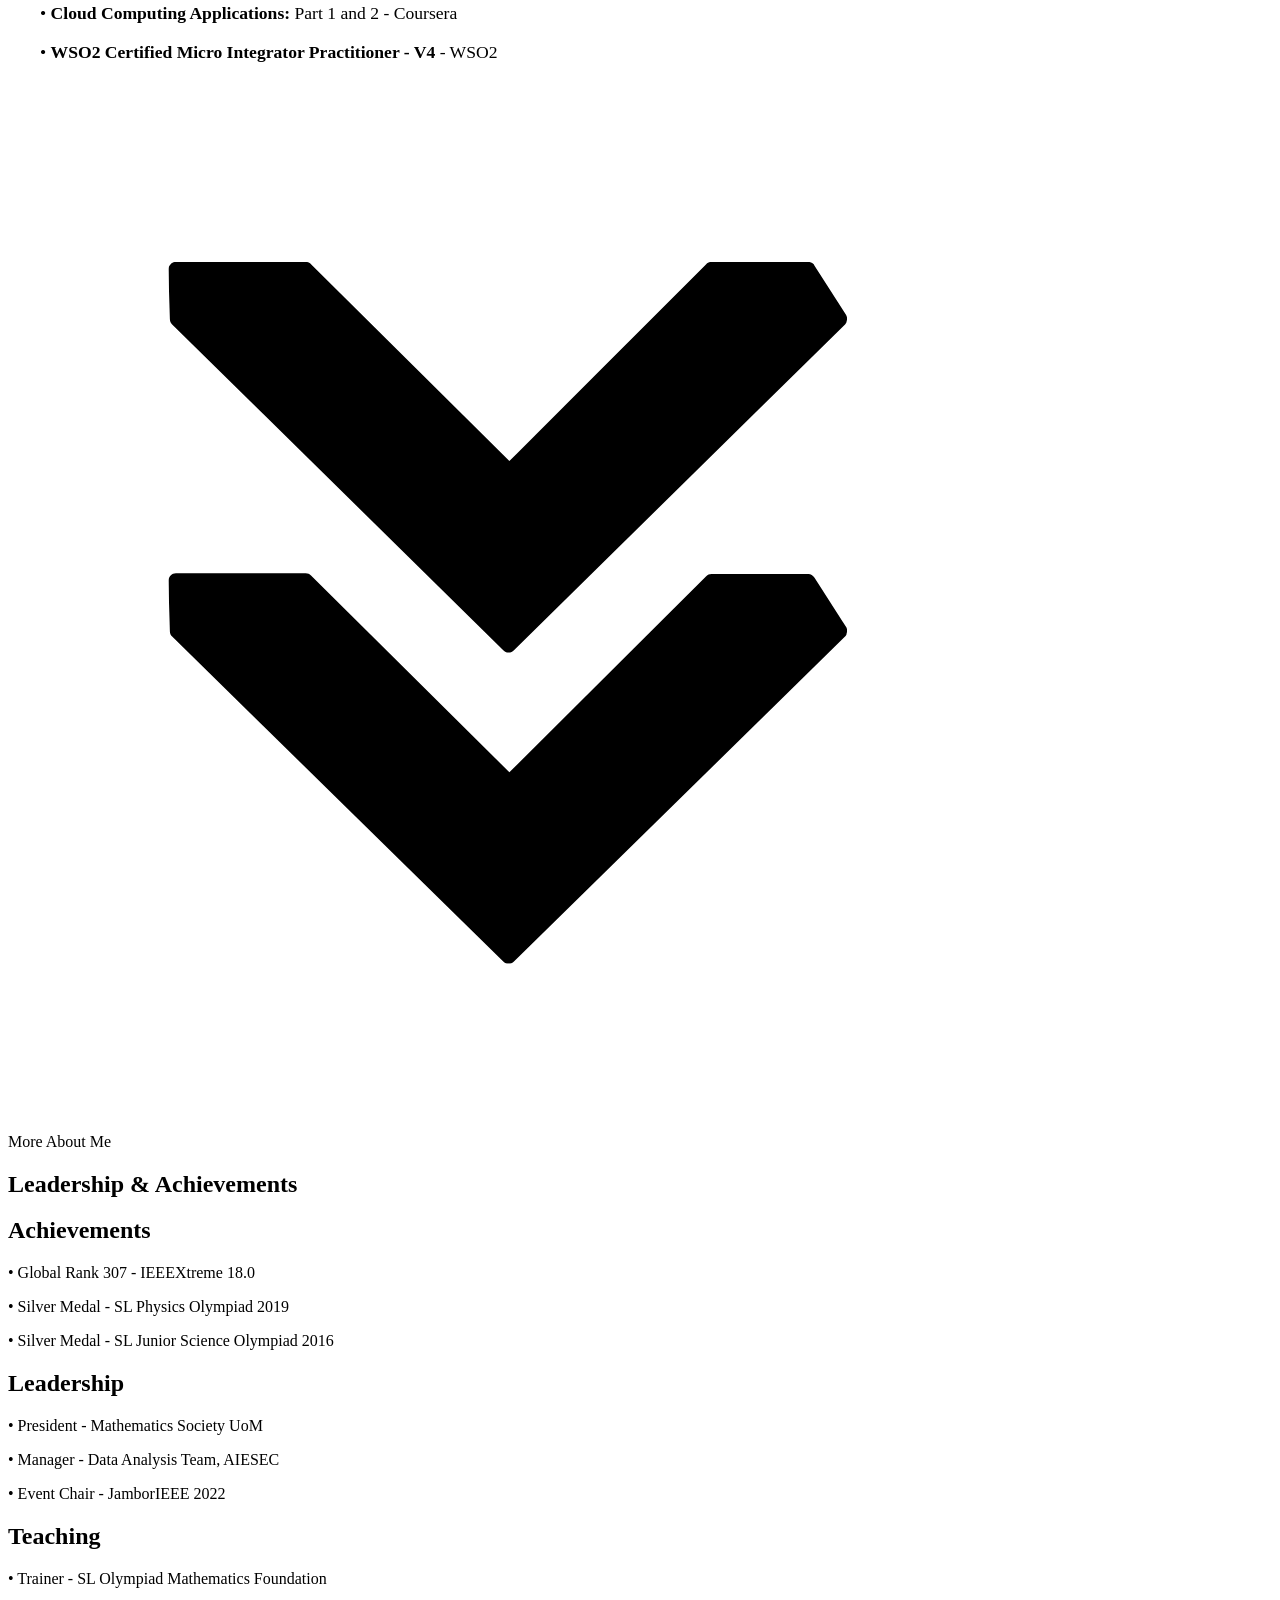
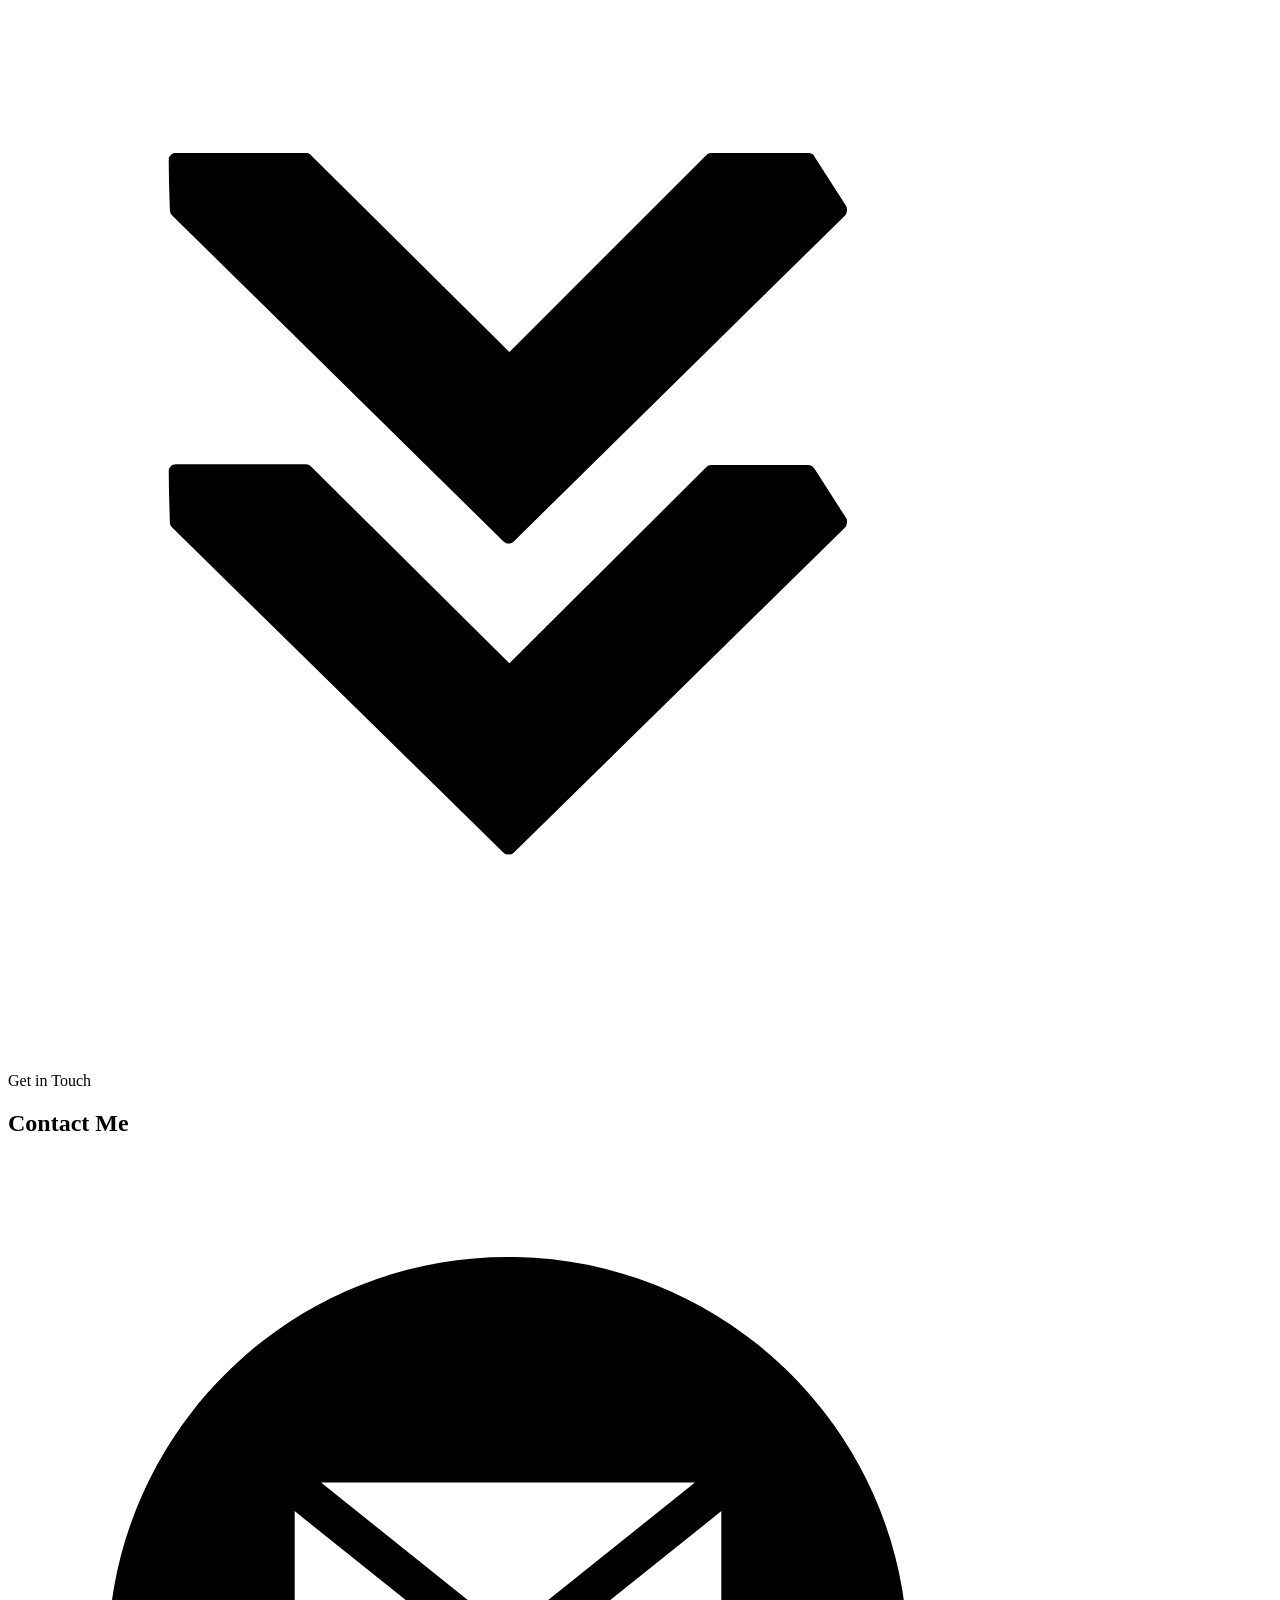
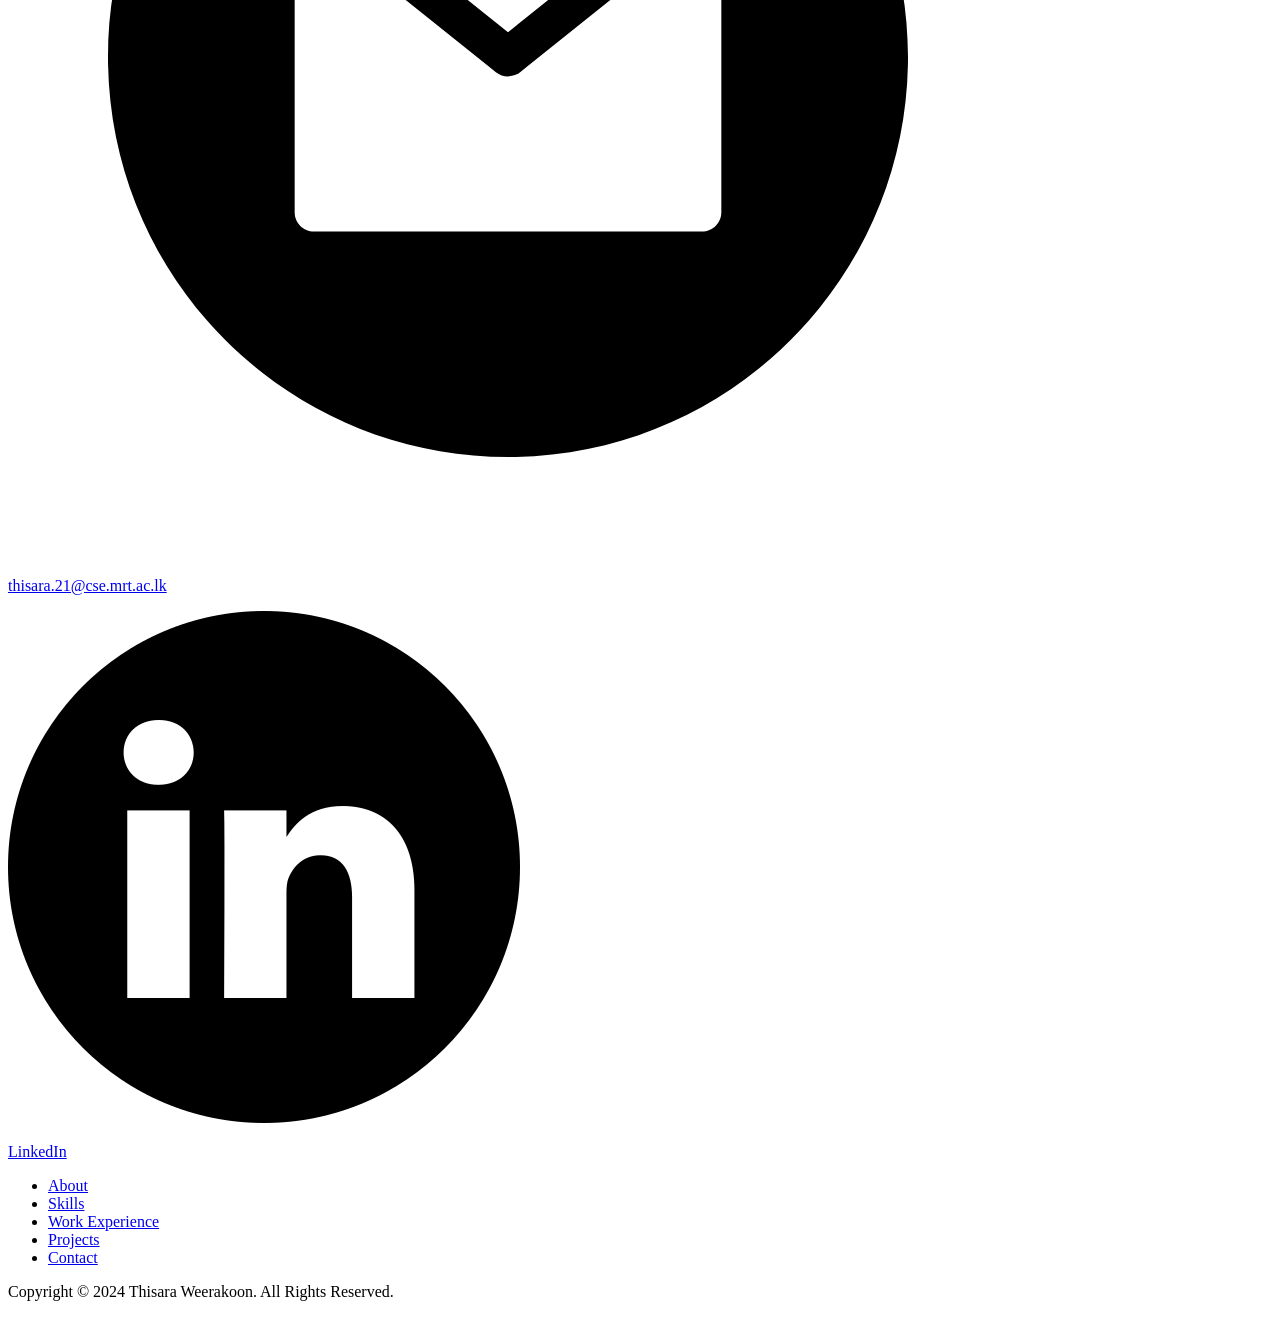
==== commit ae13d9f9: "edit" ====
--- a/index.html
+++ b/index.html
@@ -225,56 +225,63 @@
       <h1 class="title">Open Source Contributions</h1>
       <div class="experience-details-container">
         <div class="about-containers">
-          
-          <!-- Project 1: Apache Synapse-Go -->
-          <div class="details-container" style="margin-bottom: 2rem;">
-            <div style="display:flex; align-items:center; justify-content:center; gap:1rem; margin-bottom:1rem;">
-                <img src="./assets/synapse.png" alt="Apache Synapse-Go Logo" style="height: 3rem; width: auto;">
-                <h2 class="experience-sub-title" style="margin:0;"><a href="https://github.com/apache/synapse-go" target="_blank" style="text-decoration:none; color:inherit;">Apache Synapse-Go</a></h2>
-            </div>
-            <p style="text-align:center; color:#555; font-weight:bold;">Stack: Go | Integration | Enterprise Service Bus</p>
-            <p style="text-align:center; color:#555; font-style:italic;"><a href="https://synapse.apache.org/team-list.html" target="_blank" style="text-decoration:none; color:inherit;">(Contributor)</a></p>
-            <br>
-            <div class="article-container" style="display:block; text-align:left;">
-              <p style="margin-bottom:0.5rem;">• Listed as <a href="https://synapse.apache.org/team-list.html" target="_blank" style="text-decoration:none; color:inherit;"><strong>Apache Synapse Contributor</strong></a> (committership pending).</p>
-              <p style="margin-bottom:0.5rem;">• Learned how large scale software is architected and implemented from the beginning in a scalable manner. Developed technical communication skills by engaging in the <a href="https://lists.apache.org/list.html?dev@synapse.apache.org" target="_blank" style="text-decoration:none; color:inherit;"><strong>Synapse Dev Community Mailing List</strong></a>.</p>
-              <p>• While re-implementing the Java-based Synapse functionalities in Golang, I encountered several practical challenges including <a href="https://medium.com/@thisara.weerakoon2001/powering-up-your-integration-engine-building-a-flexible-out-of-process-connector-framework-in-go-da459c1f0f18" target="_blank" style="text-decoration:none; color:inherit;"><strong>inter-process communication</strong></a> and <a href="https://medium.com/@thisara.weerakoon2001/implementing-a-dynamic-package-level-logger-in-go-949d573a2192" target="_blank" style="text-decoration:none; color:inherit;"><strong>dynamic package-level logging</strong></a>. Developed reusable experimental solutions for these and shared them with the Golang community through technical blogs.</p>
-            </div>
-          </div>
-
-          <!-- Project 2: C2FO/VFS -->
-          <div class="details-container" style="margin-bottom: 2rem;">
-            <div style="display:flex; align-items:center; justify-content:center; gap:1rem; margin-bottom:1rem;">
-                <img src="./assets/vfs.png" alt="C2FO/VFS Logo" style="height: 3rem; width: auto;">
-                <h2 class="experience-sub-title" style="margin:0;"><a href="https://github.com/C2FO/vfs" target="_blank" style="text-decoration:none; color:inherit;">C2FO/VFS</a></h2>
-            </div>
-            <p style="text-align:center; color:#555; font-weight:bold;">Stack: Go | Virtual File System</p>
-            <div style="text-align:center; margin-top:0.5rem;">
-               <a href="https://github.com/C2FO/vfs" target="_blank"><img src="./assets/github.png" alt="Github" class="icon" style="height:1.5rem; width:1.5rem;"></a>
-            </div>
-            <br>
-            <div class="article-container" style="display:block; text-align:left;">
-              <p style="margin-bottom:0.5rem;">• Contributed to improve <a href="https://github.com/C2FO/vfs/pull/248" target="_blank" style="text-decoration:none; color:inherit;"><strong>FTP/SFTP implementation</strong></a> and <a href="https://github.com/C2FO/vfs/pull/251" target="_blank" style="text-decoration:none; color:inherit;"><strong>error handling</strong></a>.</p>
-              <p>• Learned to write clean code that adheres to the existing coding standards of the maintained codebase.</p>
-            </div>
-          </div>
-
-          <!-- Project 3: Apache Dubbo-Go -->
-          <div class="details-container">
-            <div style="display:flex; align-items:center; justify-content:center; gap:1rem; margin-bottom:1rem;">
-                <img src="./assets/dubbo.png" alt="Apache Dubbo-Go Logo" style="height: 3rem; width: auto;">
-                <h2 class="experience-sub-title" style="margin:0;"><a href="https://github.com/apache/dubbo-go-samples" target="_blank" style="text-decoration:none; color:inherit;">Apache Dubbo-Go</a></h2>
-            </div>
-            <p style="text-align:center; color:#555; font-weight:bold;">Stack: Go | LLM</p>
-            <div style="text-align:center; margin-top:0.5rem;">
-               <a href="https://github.com/apache/dubbo-go-samples" target="_blank"><img src="./assets/github.png" alt="Github" class="icon" style="height:1.5rem; width:1.5rem;"></a>
-            </div>
-            <br>
-            <div class="article-container" style="display:block; text-align:left;">
-              <p>• Contributed to improve <a href="https://github.com/apache/dubbo-go-samples/pull/826" target="_blank" style="text-decoration:none; color:inherit;"><strong>llm-sample</strong></a> in dubbo-go-samples.</p>
-            </div>
-          </div>
-
+          <div class="details-container" style="text-align: left; padding: 2rem; display: block;"></div>
+            
+            <!-- Project 1: Apache Synapse-Go -->
+            <div style="display: flex; gap: 1.5rem; margin-bottom: 2rem; align-items: flex-start;">
+                <div style="flex-shrink: 0;">
+                   <img src="./assets/synapse.png" alt="Apache Synapse-Go" style="width: 60px; height: auto;">
+                </div>
+                <div>
+                   <h2 style="font-size: 1.3rem; margin-bottom: 0.5rem;">
+                       <a href="https://github.com/apache/synapse-go" target="_blank" style="text-decoration:none; color:inherit;">Apache Synapse-Go</a>
+                       <span style="font-size: 0.9rem; color: #555; margin-left: 0.5rem; font-weight: normal;">(Contributor)</span>
+                   </h2>
+                   <p style="font-size: 0.9rem; margin-bottom: 0.5rem; color: #555;">Stack: Go | Integration | Enterprise Service Bus</p>
+                   <ul>
+                      <li style="margin-bottom: 0.3rem;">Listed as <a href="https://synapse.apache.org/team-list.html" target="_blank" style="text-decoration:none; color:inherit;"><strong>Apache Synapse Contributor</strong></a> (committership pending).</li>
+                      <li style="margin-bottom: 0.3rem;">Learned scalable software architecture. Engaged in <a href="https://lists.apache.org/list.html?dev@synapse.apache.org" target="_blank" style="text-decoration:none; color:inherit;"><strong>Synapse Dev Community Mailing List</strong></a>.</li>
+                      <li>Solved <a href="https://medium.com/@thisara.weerakoon2001/powering-up-your-integration-engine-building-a-flexible-out-of-process-connector-framework-in-go-da459c1f0f18" target="_blank" style="text-decoration:none; color:inherit;"><strong>IPC</strong></a> and <a href="https://medium.com/@thisara.weerakoon2001/implementing-a-dynamic-package-level-logger-in-go-949d573a2192" target="_blank" style="text-decoration:none; color:inherit;"><strong>dynamic logging</strong></a> challenges in Go.</li>
+                   </ul>
+                </div>
+            </div>
+
+            <!-- Project 2: C2FO/VFS -->
+            <div style="display: flex; gap: 1.5rem; margin-bottom: 2rem; align-items: flex-start;">
+                <div style="flex-shrink: 0;">
+                   <img src="./assets/vfs.png" alt="C2FO/VFS" style="width: 60px; height: auto;">
+                </div>
+                <div>
+                   <h2 style="font-size: 1.3rem; margin-bottom: 0.5rem;">
+                       <a href="https://github.com/C2FO/vfs" target="_blank" style="text-decoration:none; color:inherit;">C2FO/VFS</a>
+                       <a href="https://github.com/C2FO/vfs" target="_blank"><img src="./assets/github.png" alt="Github" class="icon" style="height:1rem; width:1rem; margin-left: 0.5rem;"></a>
+                   </h2>
+                   <p style="font-size: 0.9rem; margin-bottom: 0.5rem; color: #555;">Stack: Go | Virtual File System</p>
+                   <ul>
+                      <li style="margin-bottom: 0.3rem;">Contributed to improve <a href="https://github.com/C2FO/vfs/pull/248" target="_blank" style="text-decoration:none; color:inherit;"><strong>FTP/SFTP implementation</strong></a> and <a href="https://github.com/C2FO/vfs/pull/251" target="_blank" style="text-decoration:none; color:inherit;"><strong>error handling</strong></a>.</li>
+                      <li>Learned to write clean code adhering to existing standards.</li>
+                   </ul>
+                </div>
+            </div>
+
+            <!-- Project 3: Apache Dubbo-Go -->
+            <div style="display: flex; gap: 1.5rem; align-items: flex-start;">
+                <div style="flex-shrink: 0;">
+                   <img src="./assets/dubbo.png" alt="Apache Dubbo-Go" style="width: 60px; height: auto;">
+                </div>
+                <div>
+                   <h2 style="font-size: 1.3rem; margin-bottom: 0.5rem;">
+                       <a href="https://github.com/apache/dubbo-go-samples" target="_blank" style="text-decoration:none; color:inherit;">Apache Dubbo-Go</a>
+                       <a href="https://github.com/apache/dubbo-go-samples" target="_blank"><img src="./assets/github.png" alt="Github" class="icon" style="height:1rem; width:1rem; margin-left: 0.5rem;"></a>
+                   </h2>
+                   <p style="font-size: 0.9rem; margin-bottom: 0.5rem; color: #555;">Stack: Go | LLM</p>
+                   <ul>
+                      <li>Contributed to improve <a href="https://github.com/apache/dubbo-go-samples/pull/826" target="_blank" style="text-decoration:none; color:inherit;"><strong>llm-sample</strong></a> in dubbo-go-samples.</li>
+                   </ul>
+                </div>
+            </div>
+
+          </div>
         </div>
       </div>
       <img
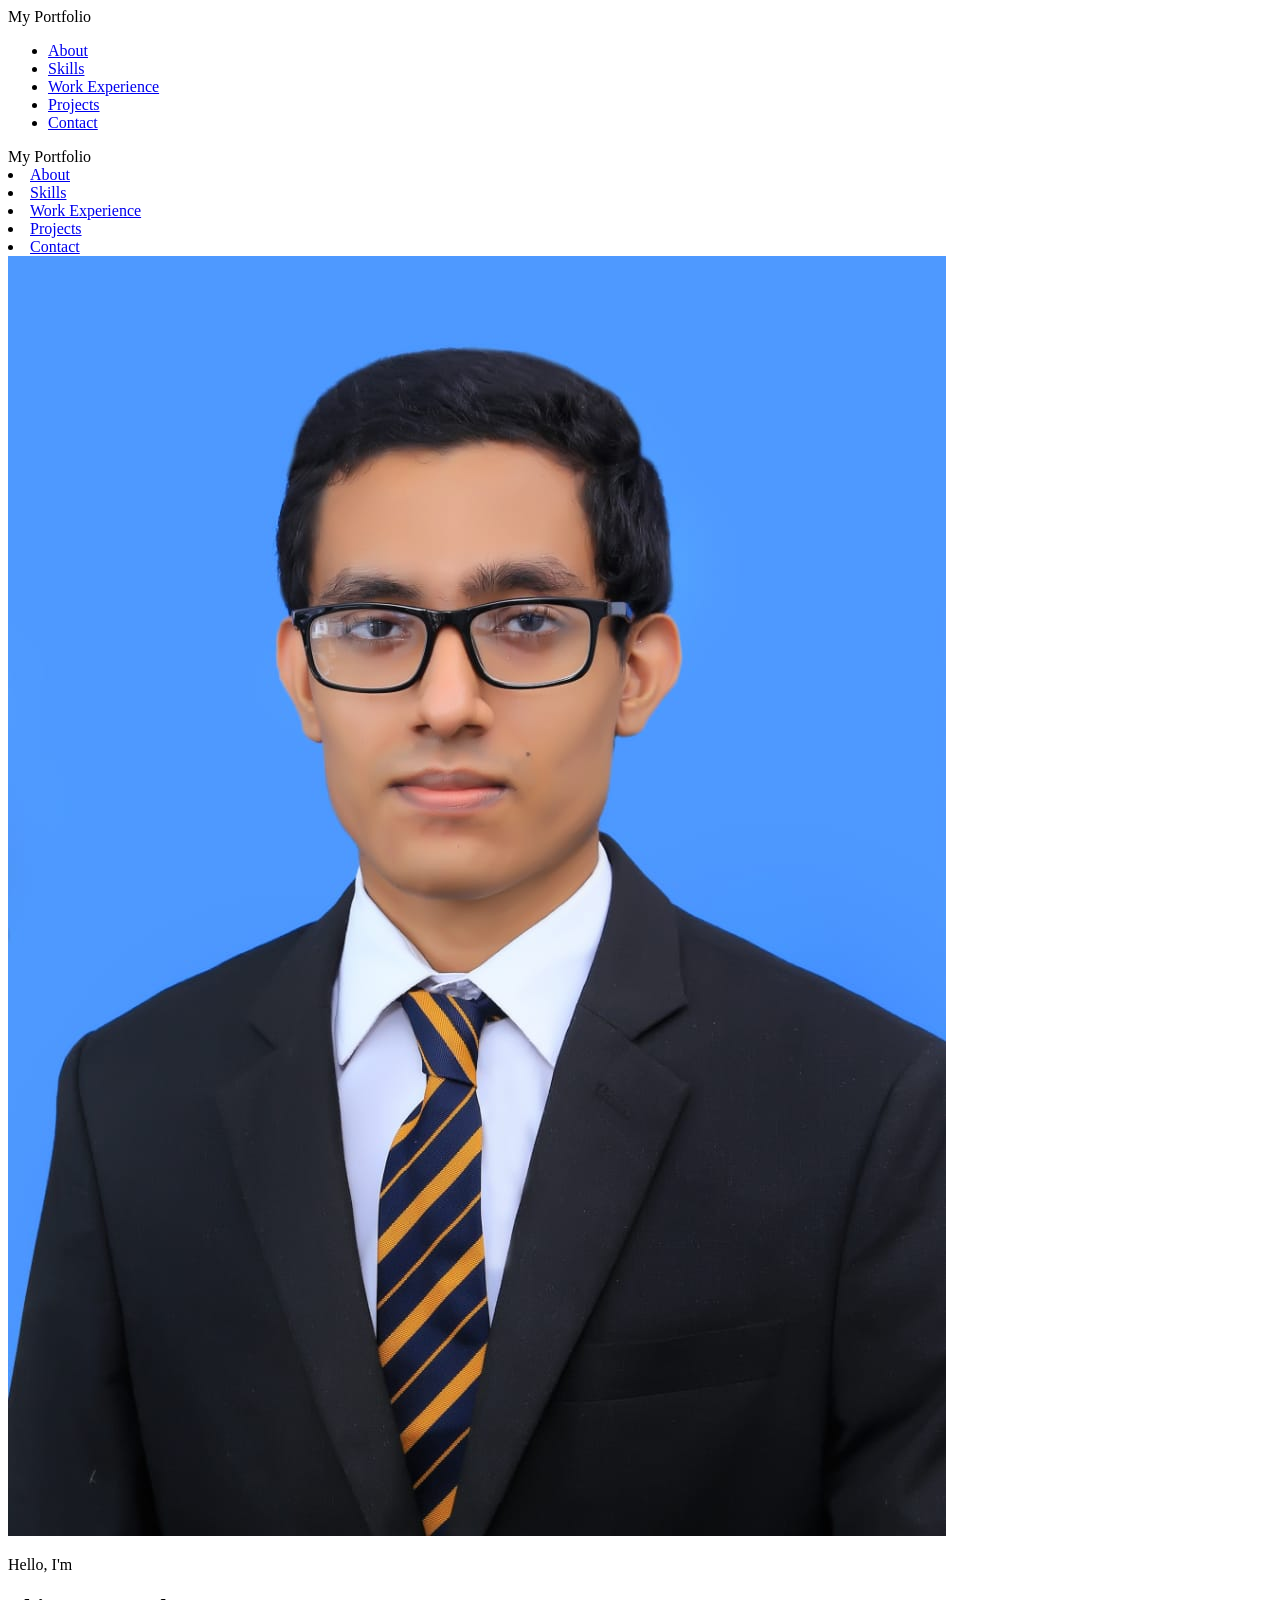
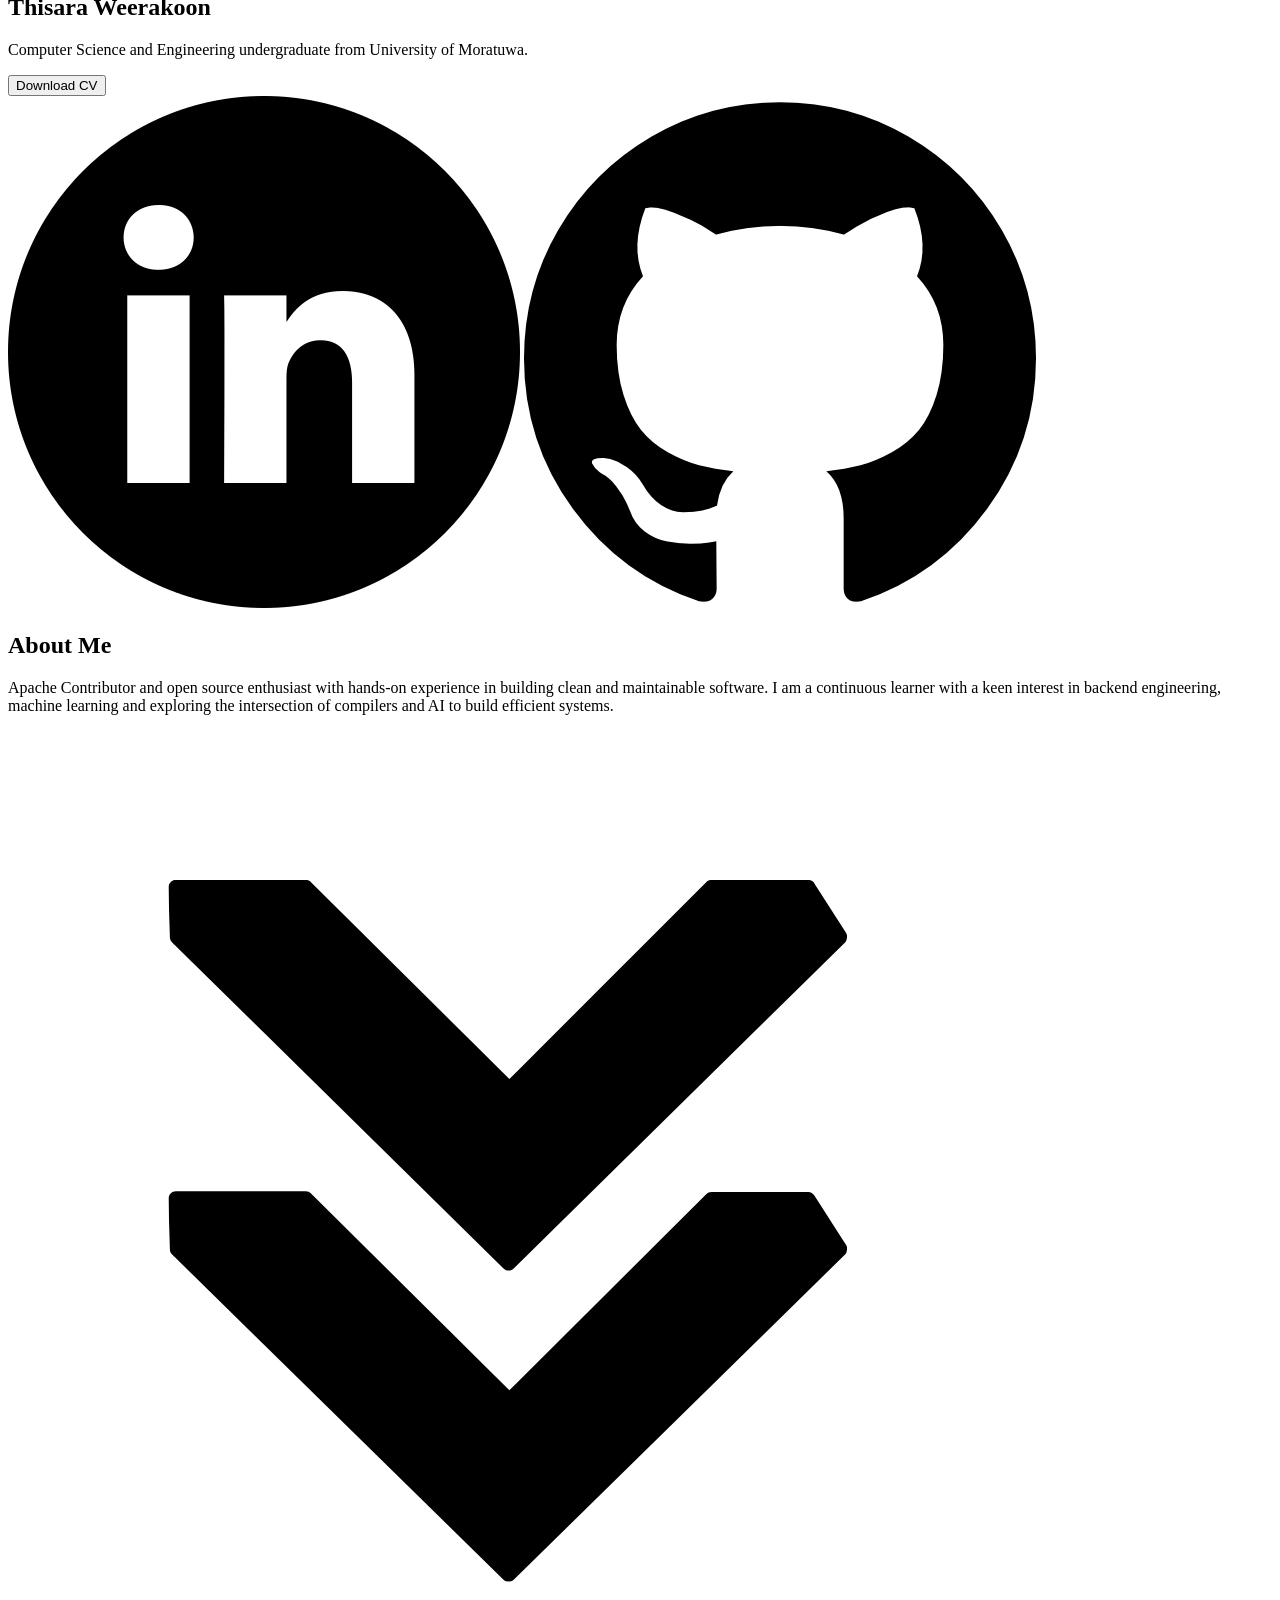
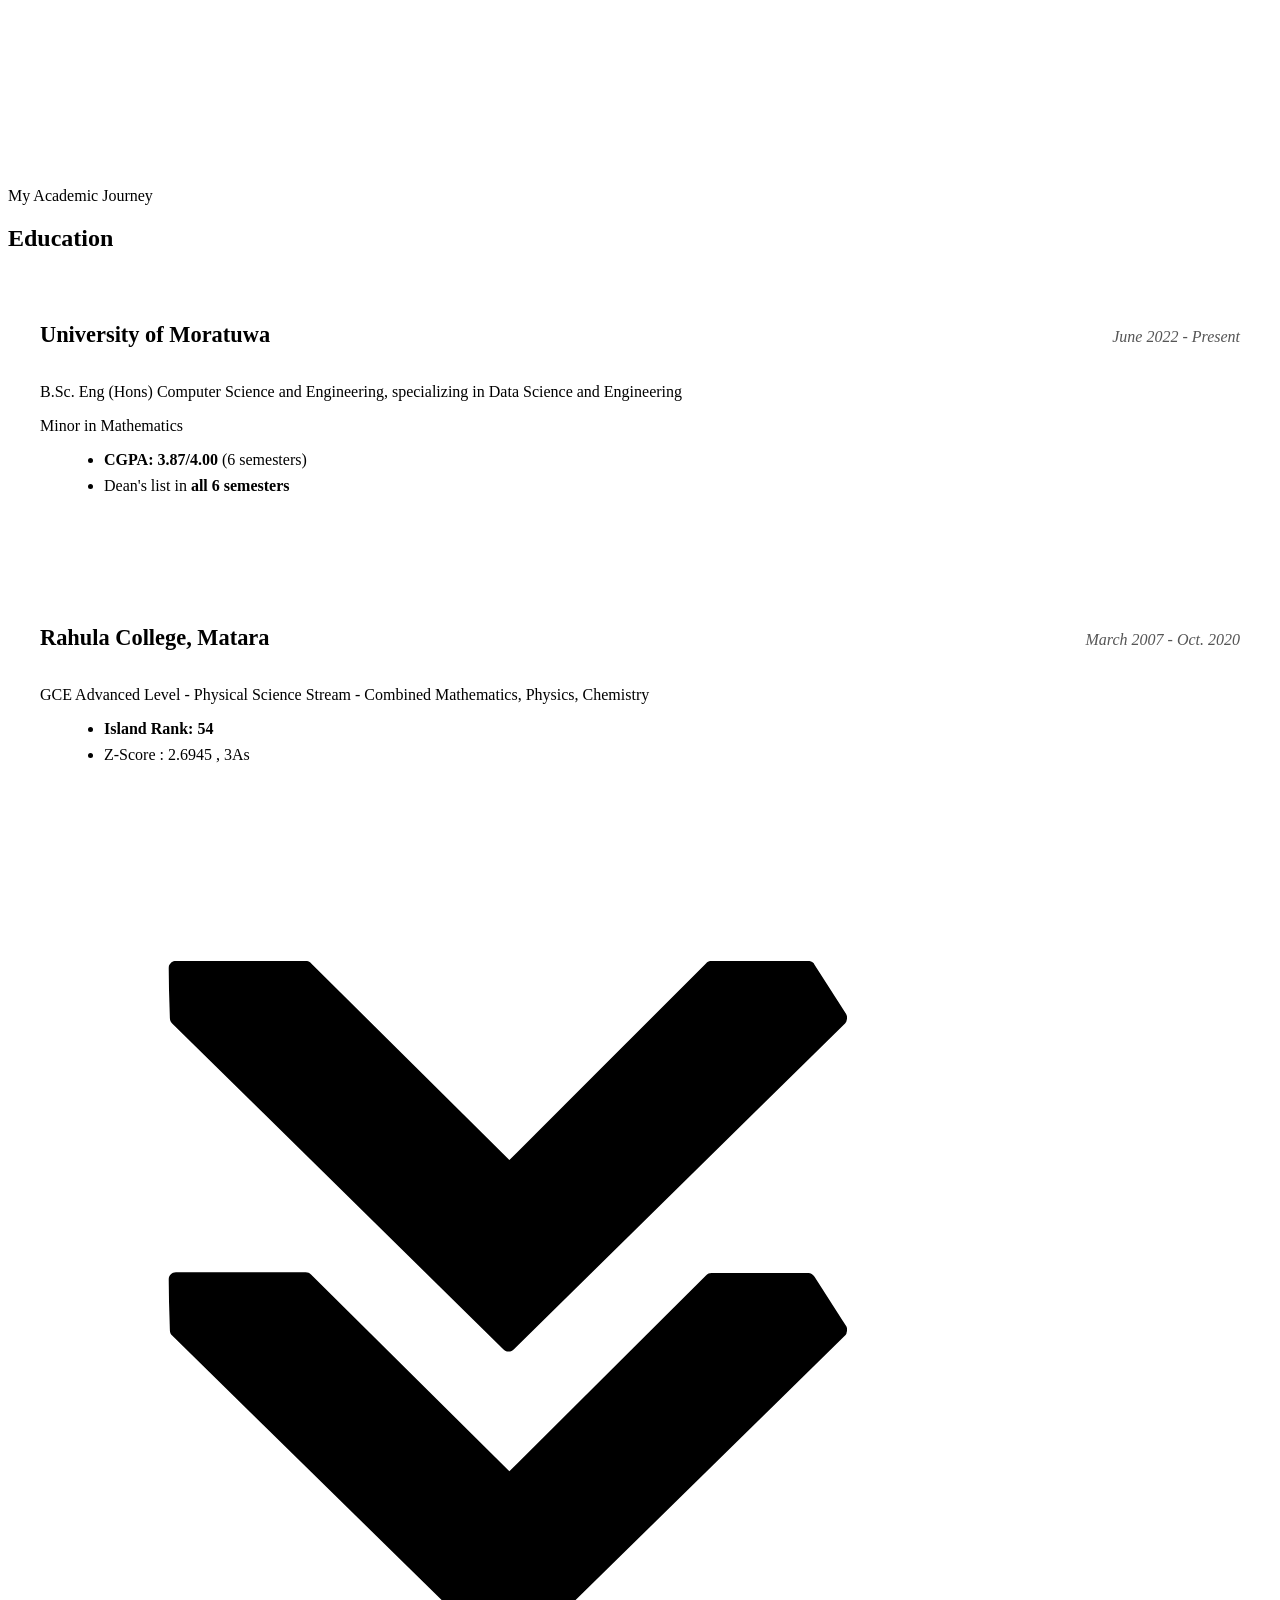
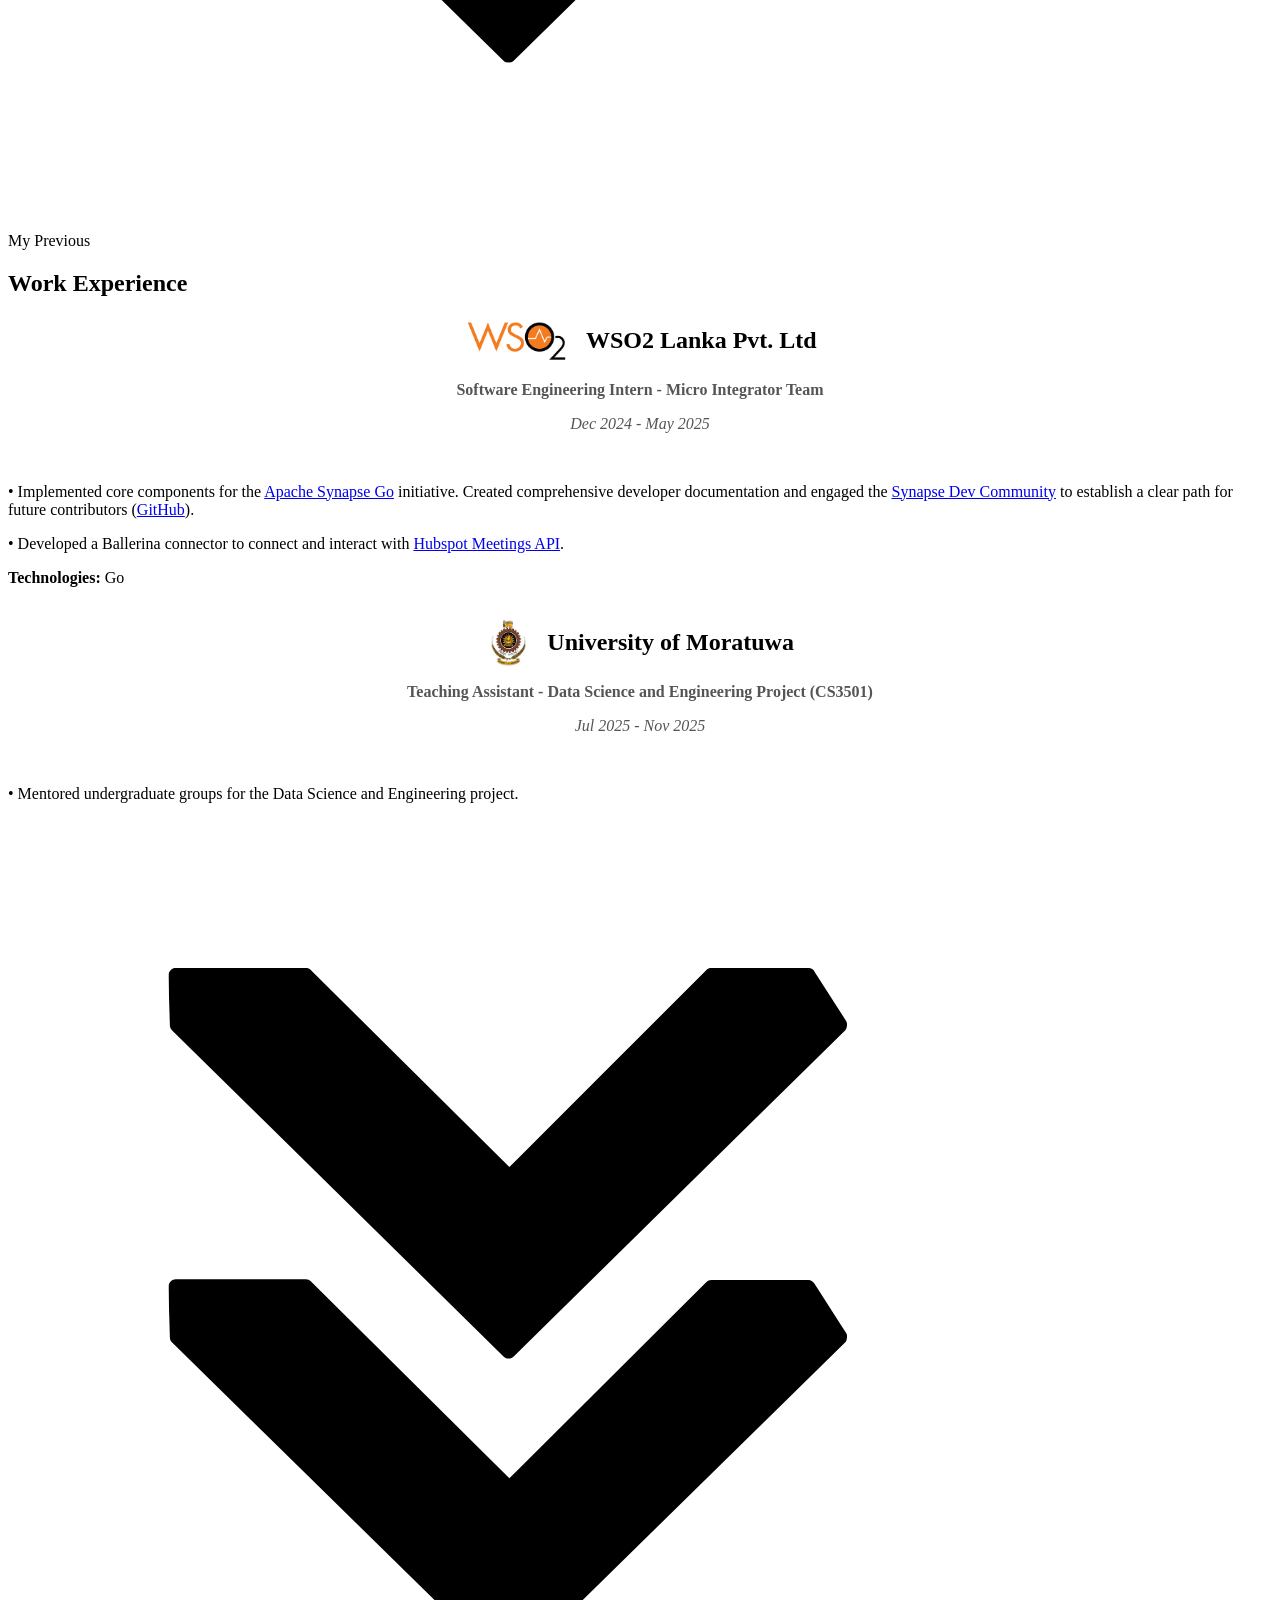
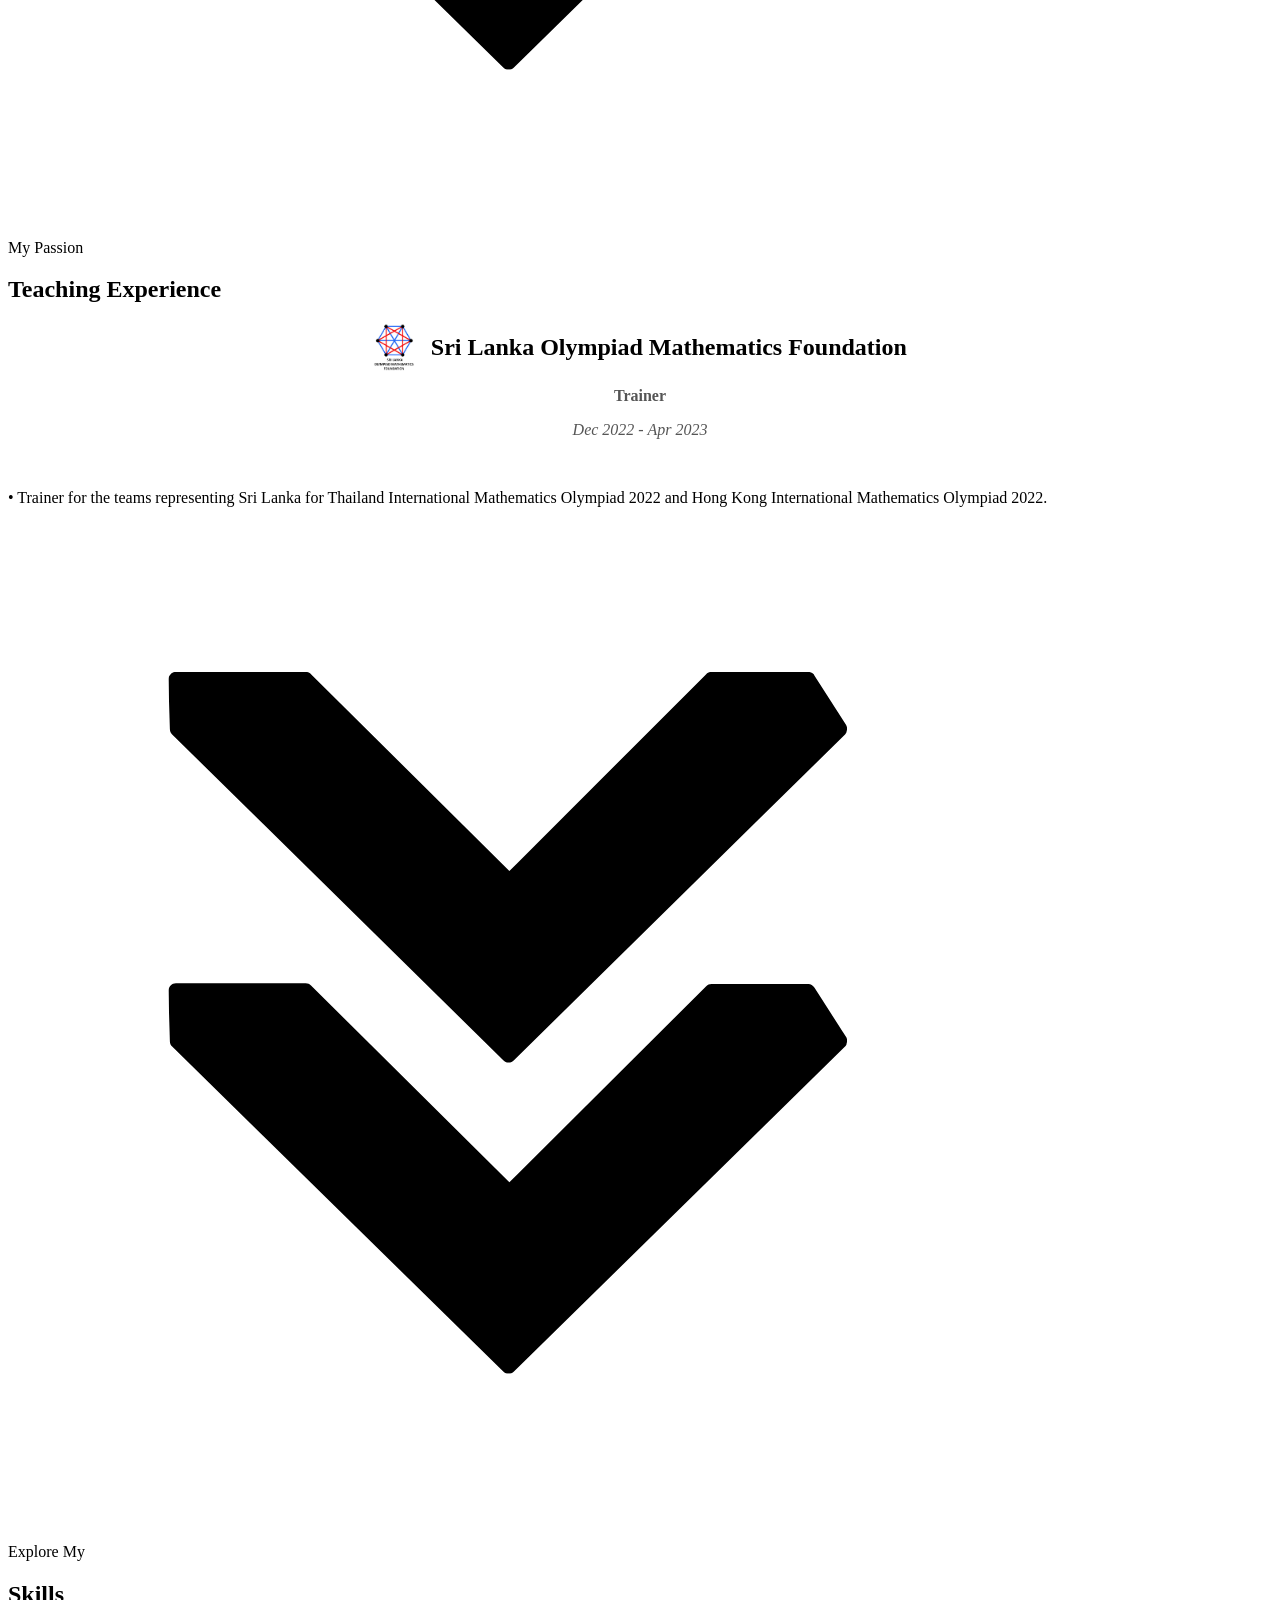
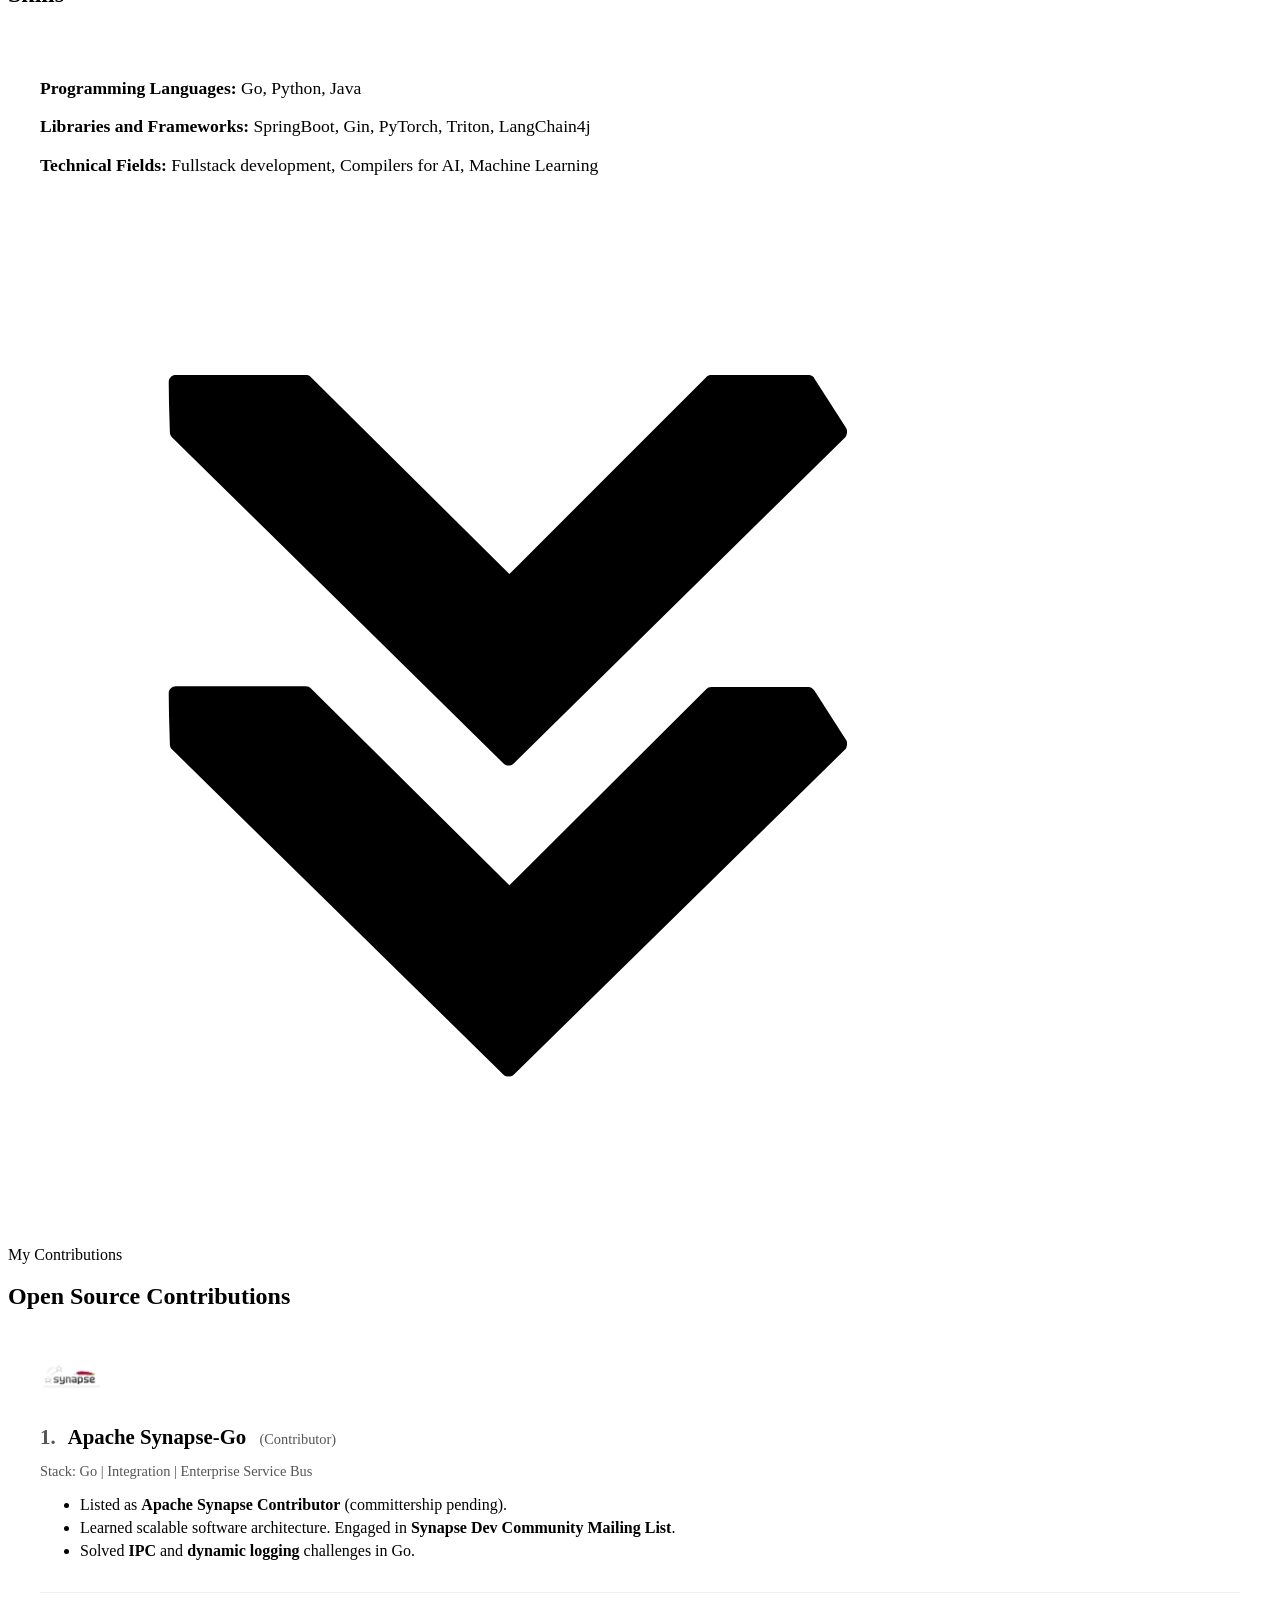
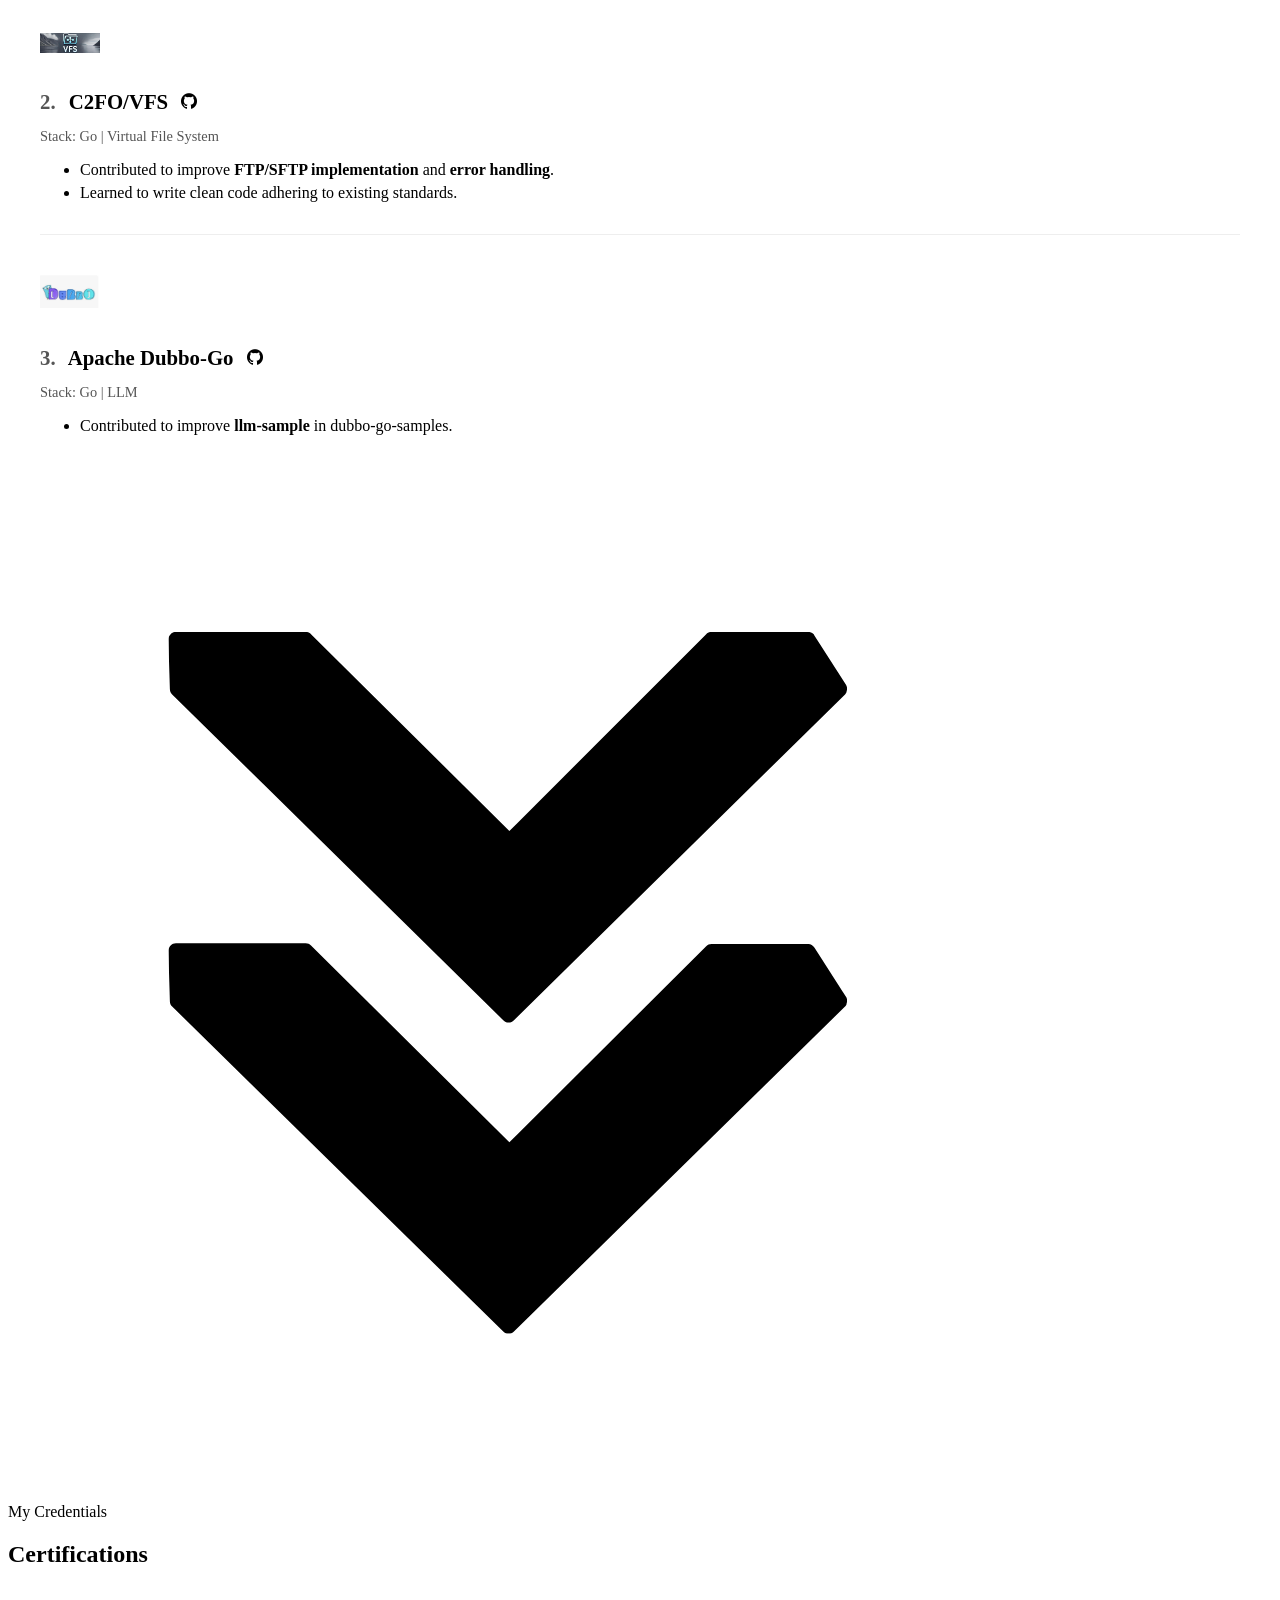
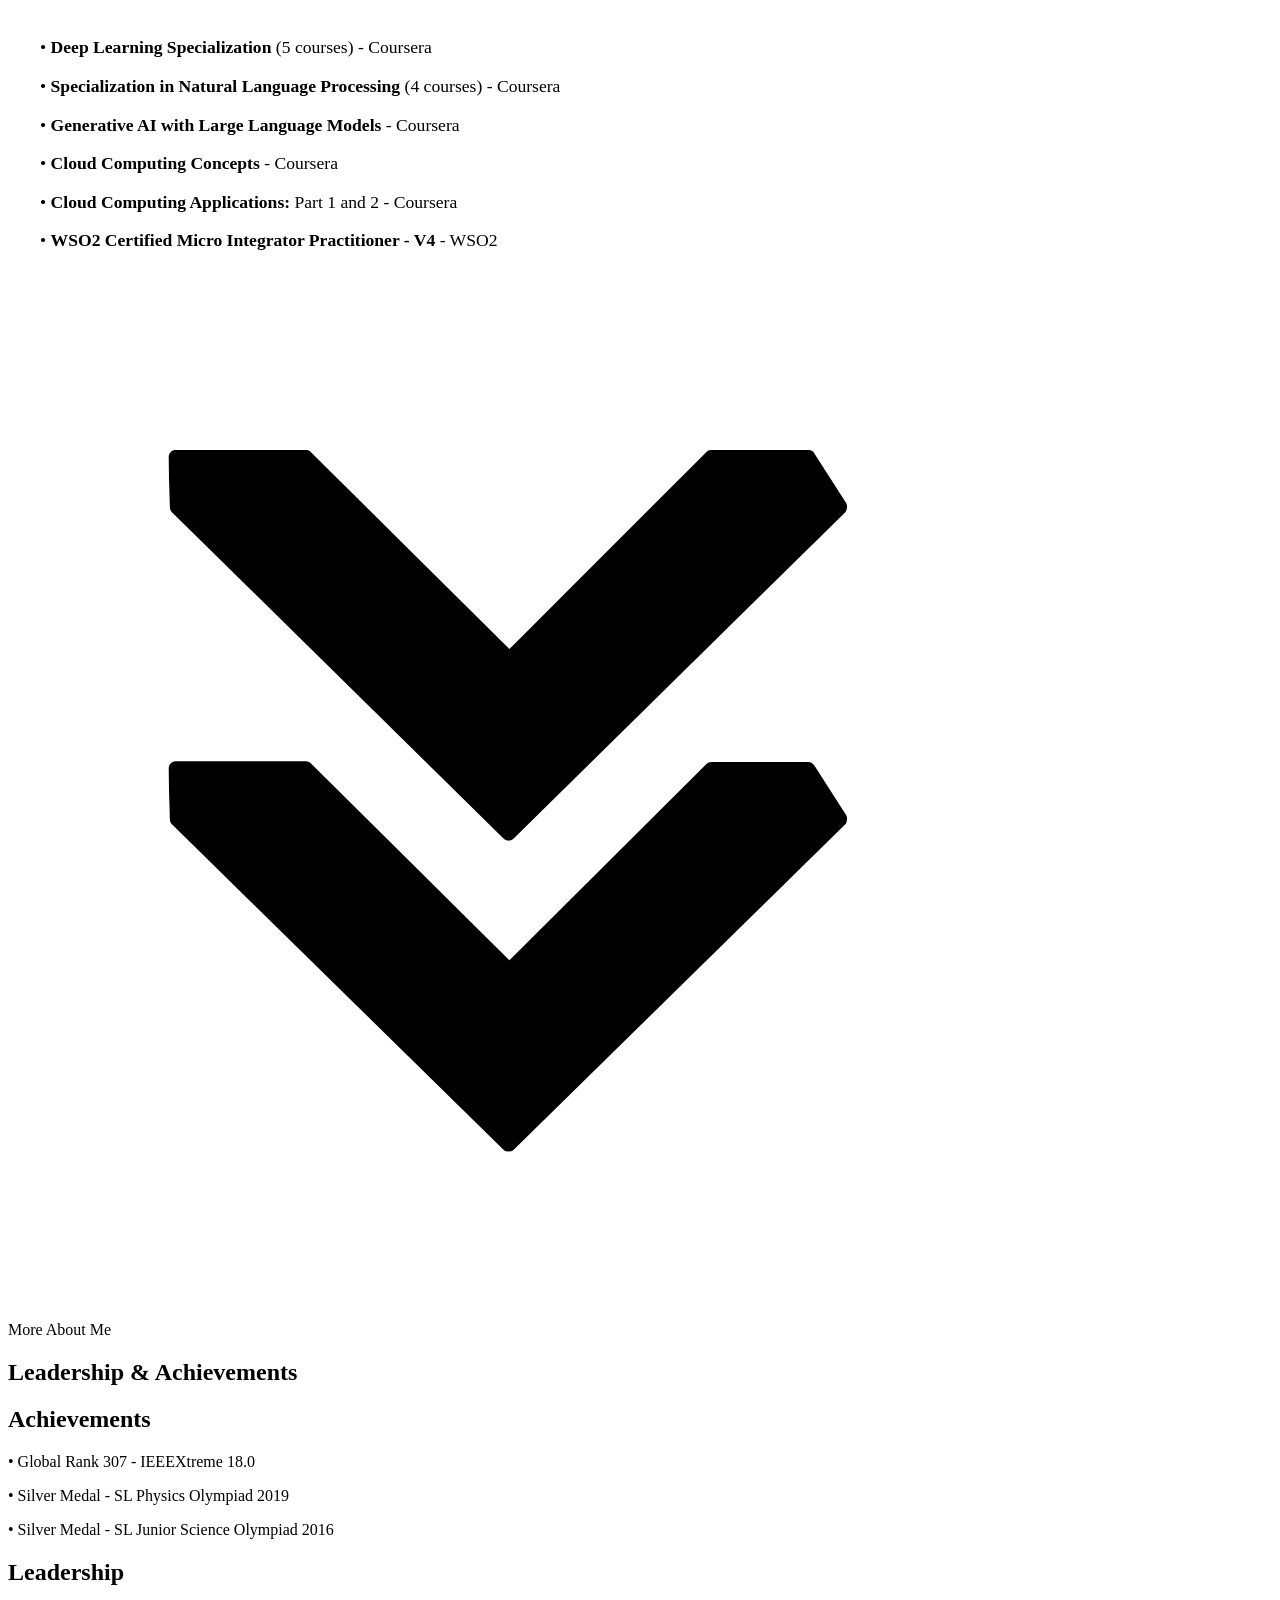
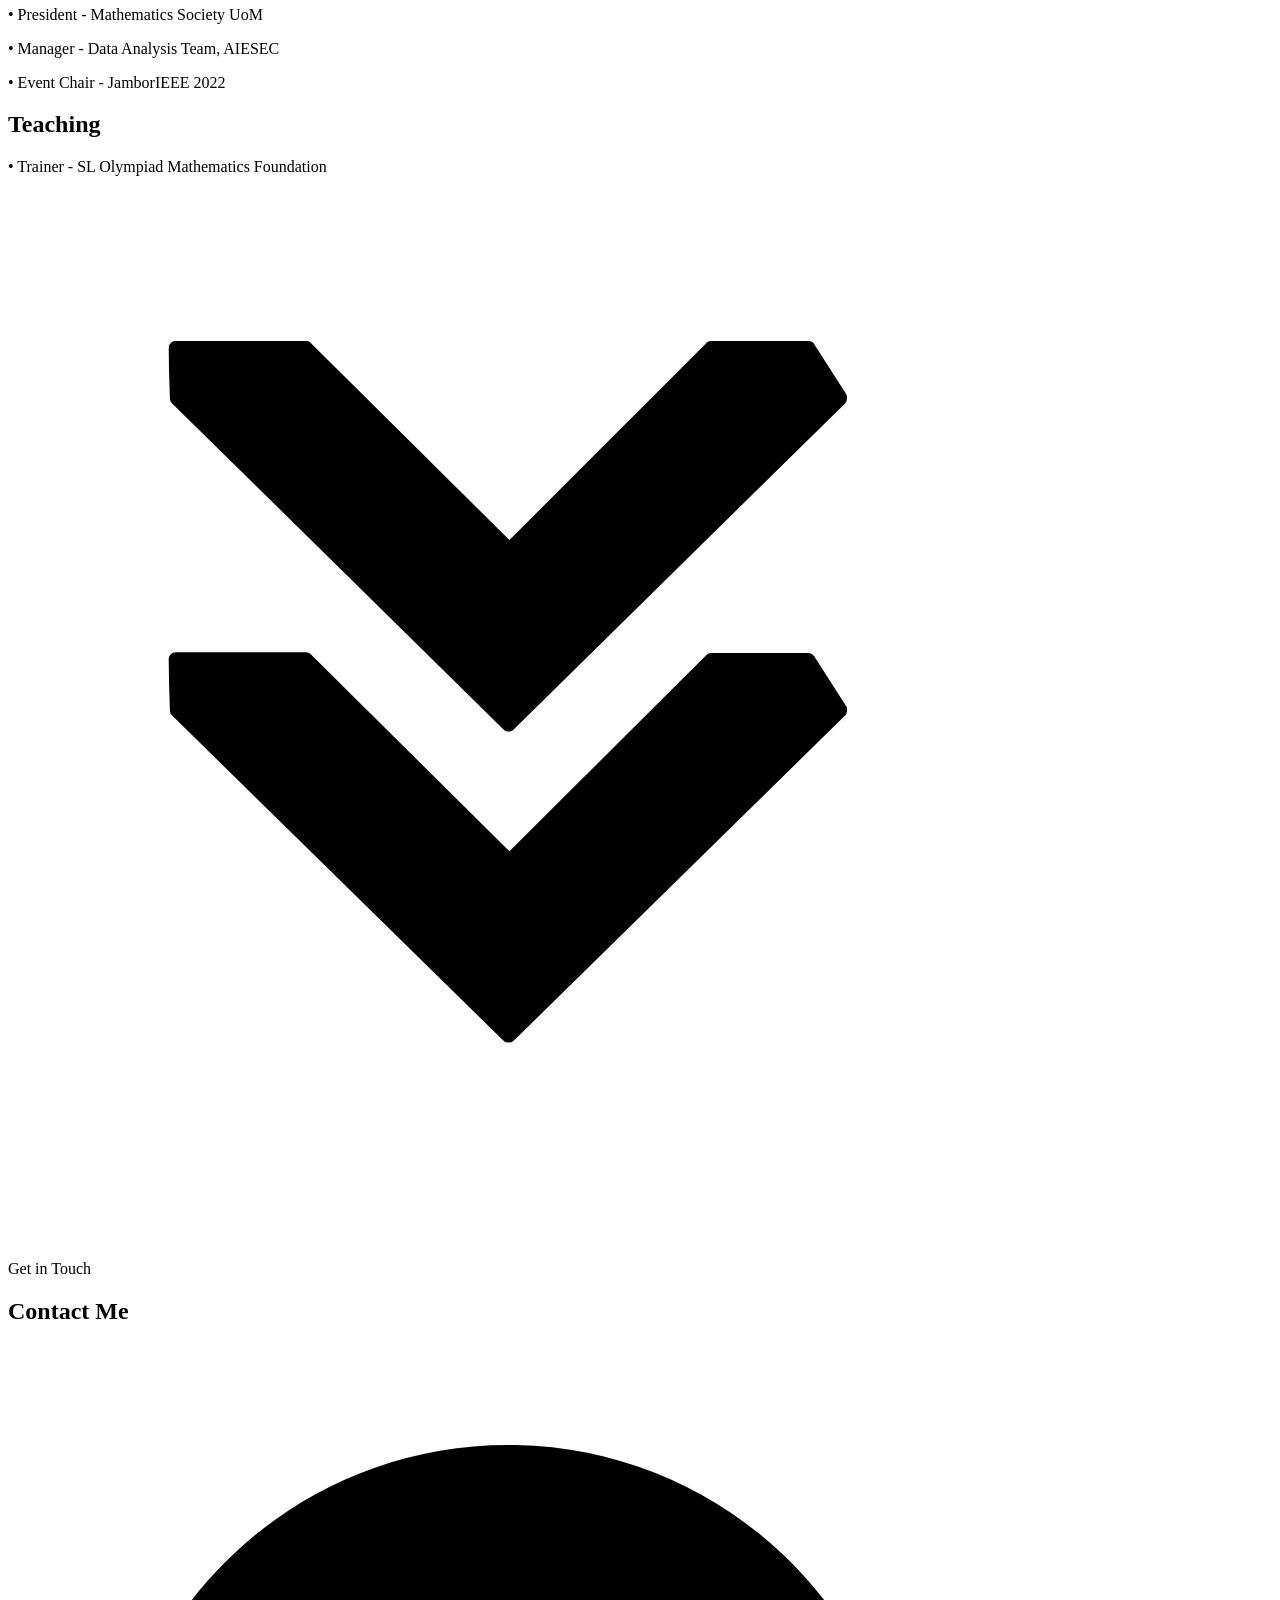
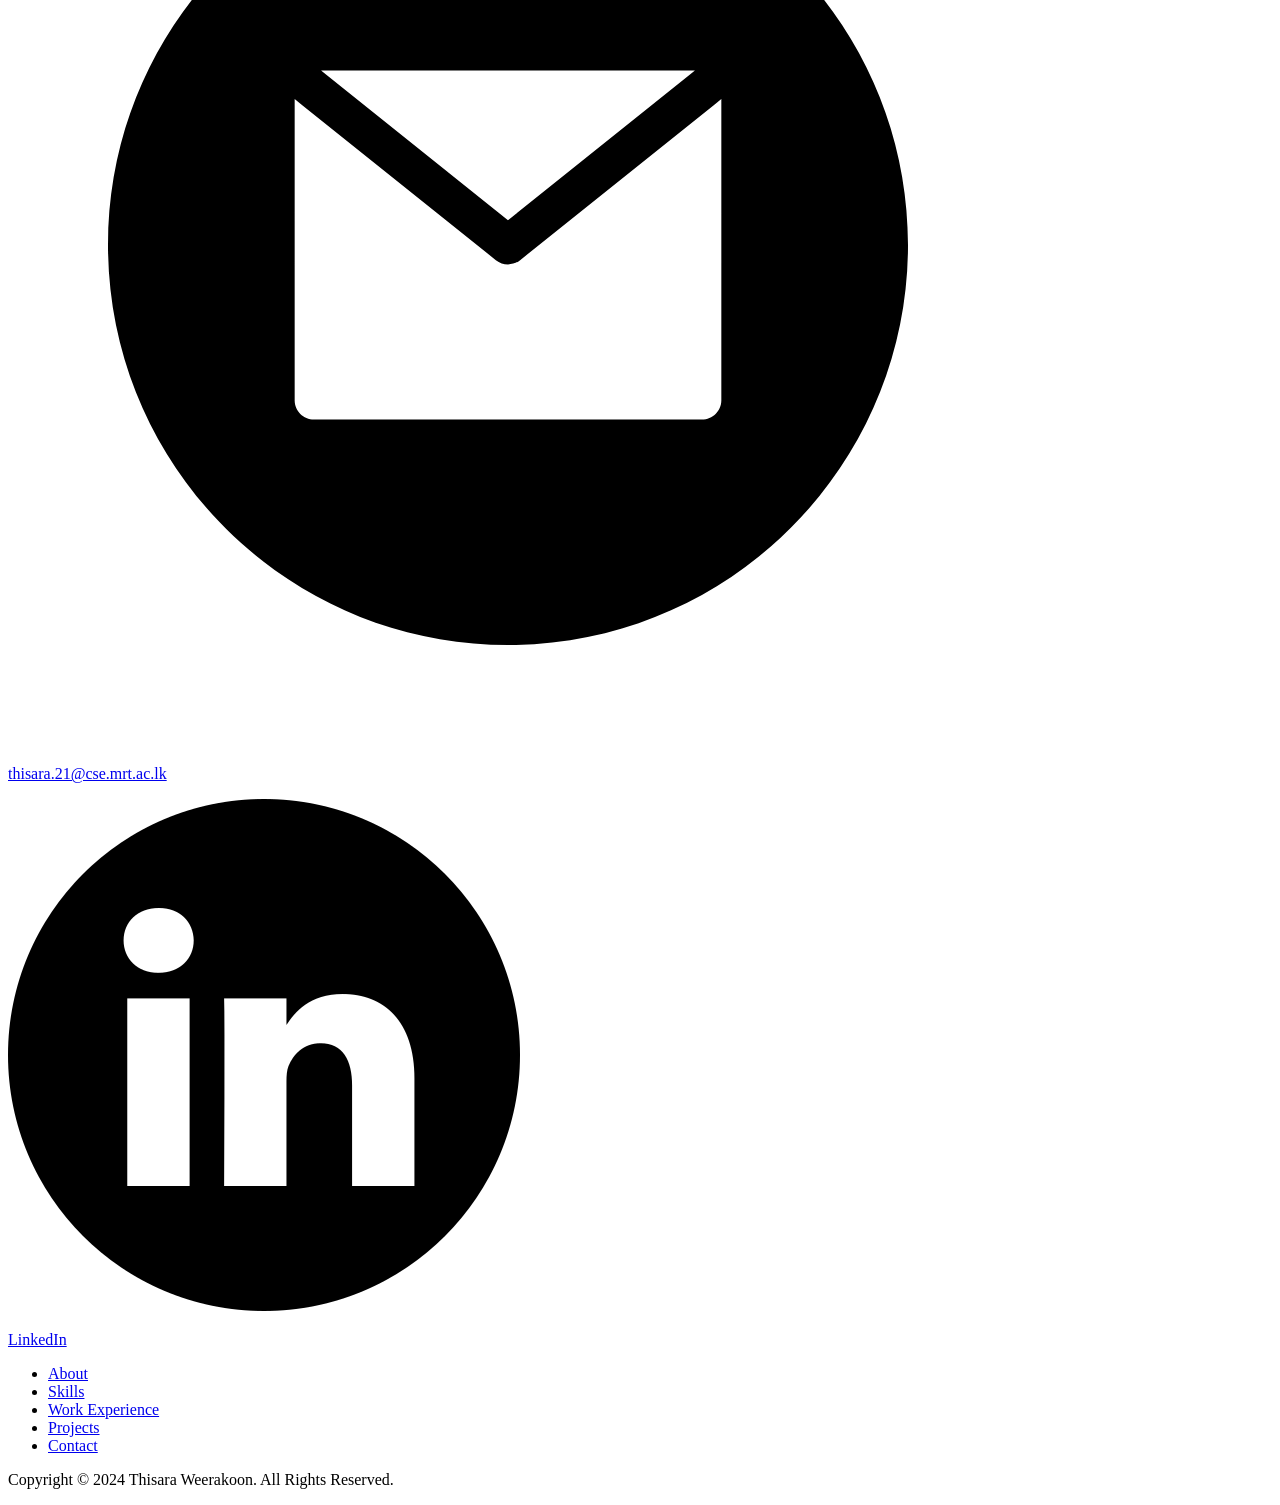
==== commit 523adf72: "edit" ====
--- a/index.html
+++ b/index.html
@@ -225,15 +225,16 @@
       <h1 class="title">Open Source Contributions</h1>
       <div class="experience-details-container">
         <div class="about-containers">
-          <div class="details-container" style="text-align: left; padding: 2rem; display: block;"></div>
+          <div class="details-container" style="text-align: left; padding: 2rem; display: block;">
             
             <!-- Project 1: Apache Synapse-Go -->
-            <div style="display: flex; gap: 1.5rem; margin-bottom: 2rem; align-items: flex-start;">
-                <div style="flex-shrink: 0;">
+            <div style="display: flex; flex-direction: column; gap: 1rem; margin-bottom: 2.5rem; border-bottom: 1px solid #eee; padding-bottom: 1rem;">
+                <div style="align-self: flex-start;">
                    <img src="./assets/synapse.png" alt="Apache Synapse-Go" style="width: 60px; height: auto;">
                 </div>
                 <div>
                    <h2 style="font-size: 1.3rem; margin-bottom: 0.5rem;">
+                       <span style="color: #555; margin-right: 0.5rem;">1.</span>
                        <a href="https://github.com/apache/synapse-go" target="_blank" style="text-decoration:none; color:inherit;">Apache Synapse-Go</a>
                        <span style="font-size: 0.9rem; color: #555; margin-left: 0.5rem; font-weight: normal;">(Contributor)</span>
                    </h2>
@@ -247,12 +248,13 @@
             </div>
 
             <!-- Project 2: C2FO/VFS -->
-            <div style="display: flex; gap: 1.5rem; margin-bottom: 2rem; align-items: flex-start;">
-                <div style="flex-shrink: 0;">
+            <div style="display: flex; flex-direction: column; gap: 1rem; margin-bottom: 2.5rem; border-bottom: 1px solid #eee; padding-bottom: 1rem;">
+                <div style="align-self: flex-start;">
                    <img src="./assets/vfs.png" alt="C2FO/VFS" style="width: 60px; height: auto;">
                 </div>
                 <div>
                    <h2 style="font-size: 1.3rem; margin-bottom: 0.5rem;">
+                       <span style="color: #555; margin-right: 0.5rem;">2.</span>
                        <a href="https://github.com/C2FO/vfs" target="_blank" style="text-decoration:none; color:inherit;">C2FO/VFS</a>
                        <a href="https://github.com/C2FO/vfs" target="_blank"><img src="./assets/github.png" alt="Github" class="icon" style="height:1rem; width:1rem; margin-left: 0.5rem;"></a>
                    </h2>
@@ -265,12 +267,13 @@
             </div>
 
             <!-- Project 3: Apache Dubbo-Go -->
-            <div style="display: flex; gap: 1.5rem; align-items: flex-start;">
-                <div style="flex-shrink: 0;">
+            <div style="display: flex; flex-direction: column; gap: 1rem; margin-bottom: 0;">
+                <div style="align-self: flex-start;">
                    <img src="./assets/dubbo.png" alt="Apache Dubbo-Go" style="width: 60px; height: auto;">
                 </div>
                 <div>
                    <h2 style="font-size: 1.3rem; margin-bottom: 0.5rem;">
+                       <span style="color: #555; margin-right: 0.5rem;">3.</span>
                        <a href="https://github.com/apache/dubbo-go-samples" target="_blank" style="text-decoration:none; color:inherit;">Apache Dubbo-Go</a>
                        <a href="https://github.com/apache/dubbo-go-samples" target="_blank"><img src="./assets/github.png" alt="Github" class="icon" style="height:1rem; width:1rem; margin-left: 0.5rem;"></a>
                    </h2>
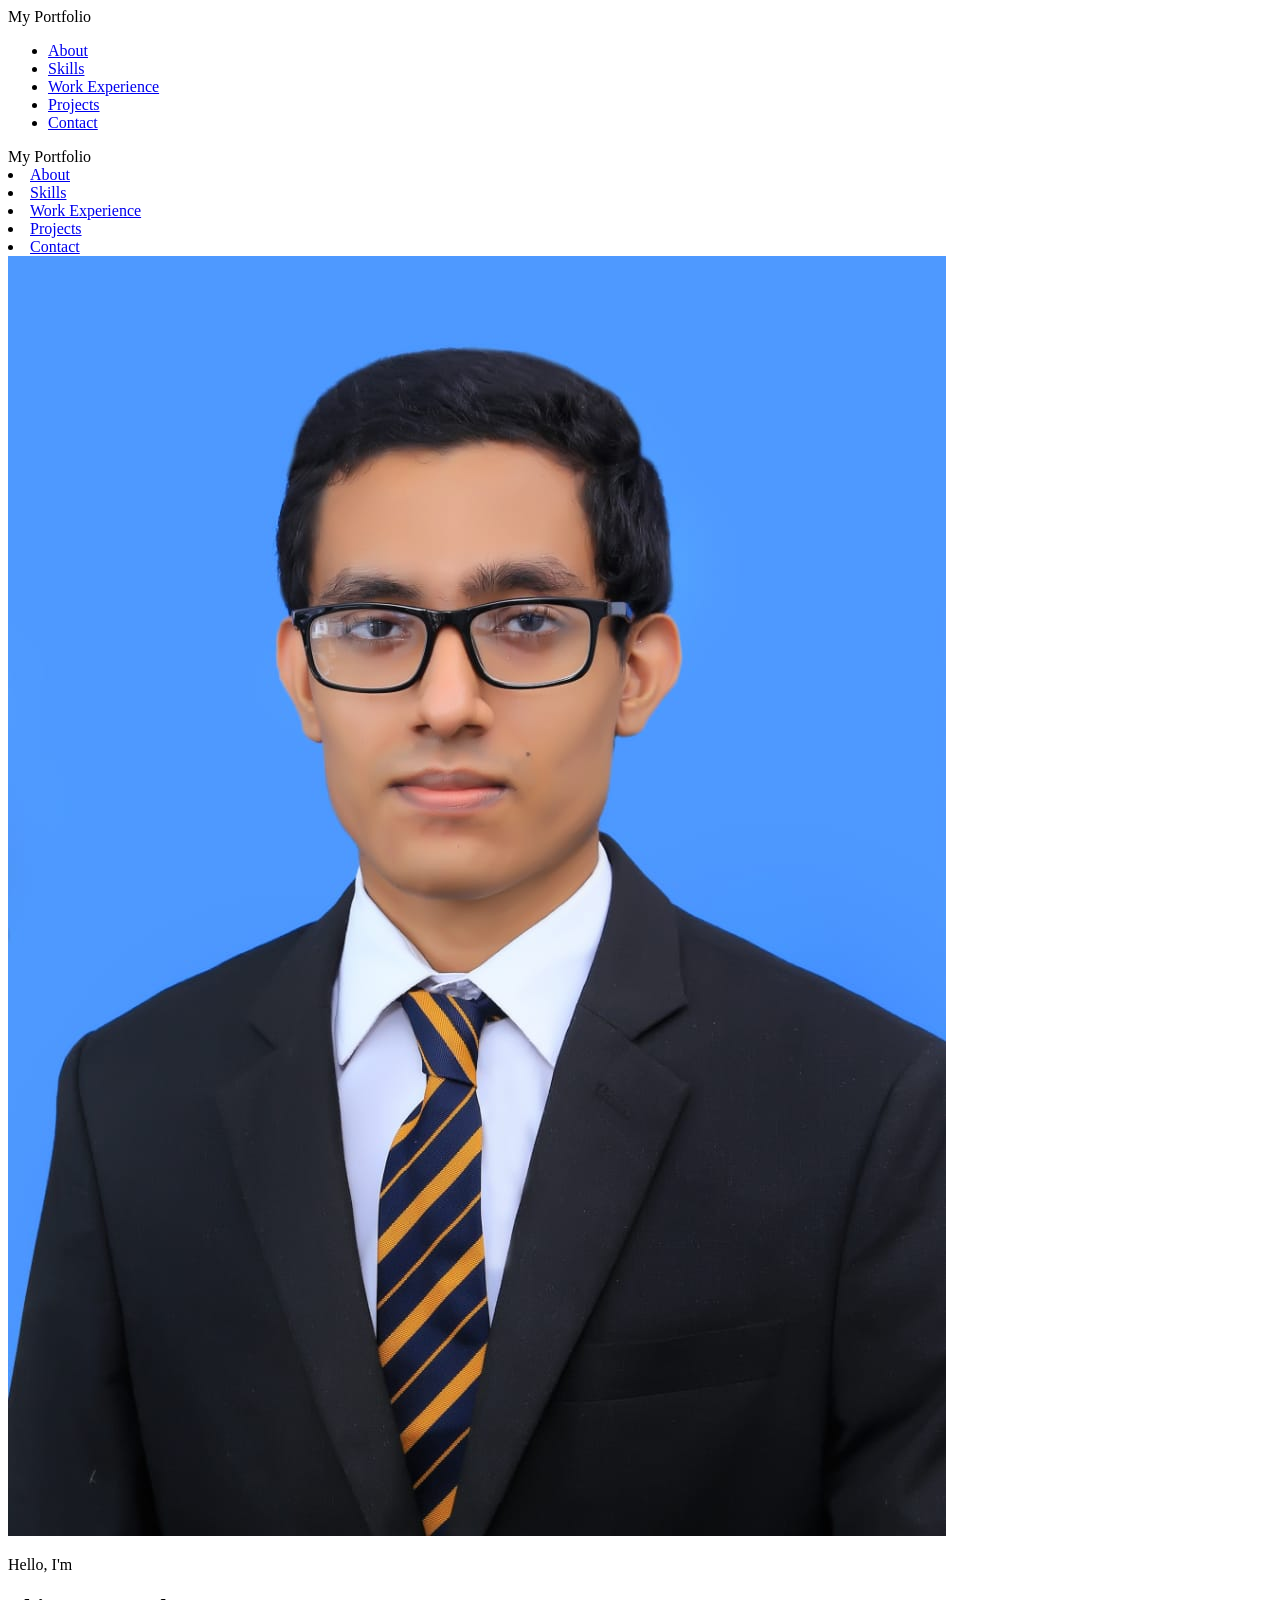
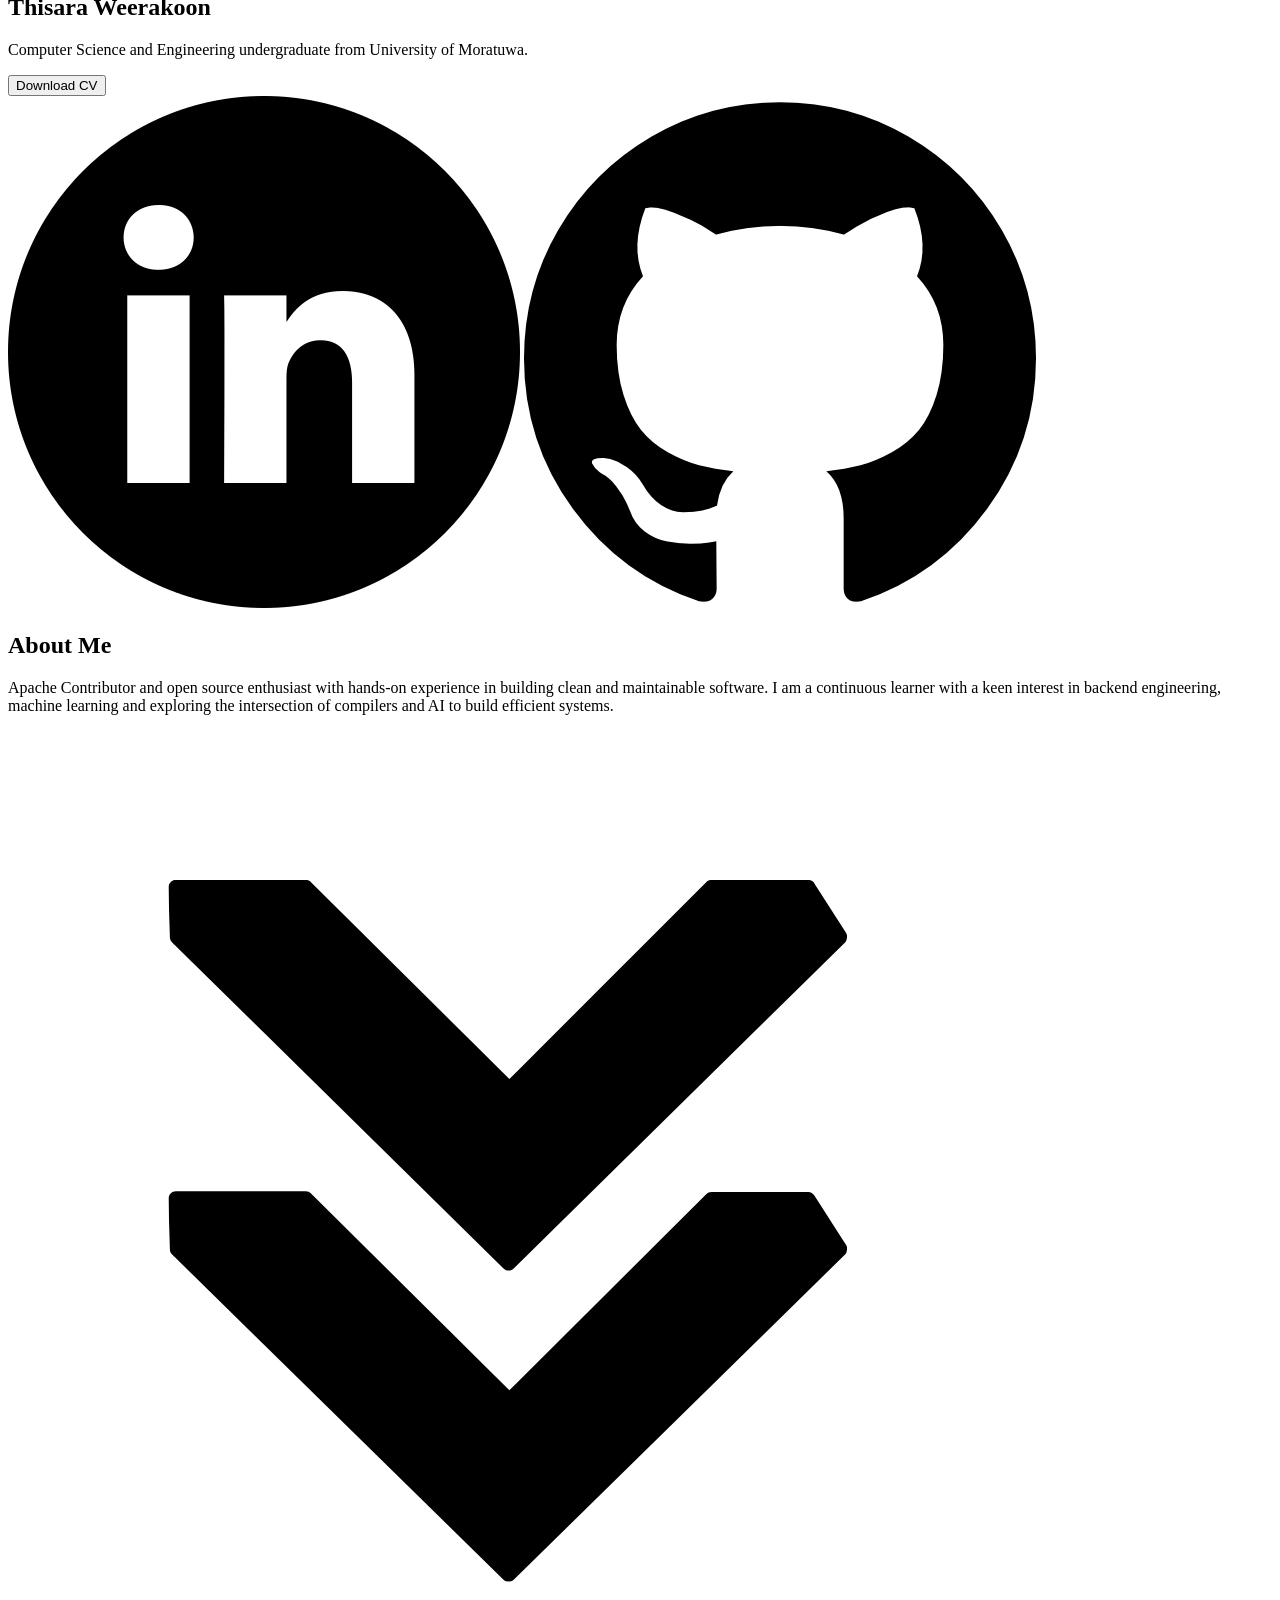
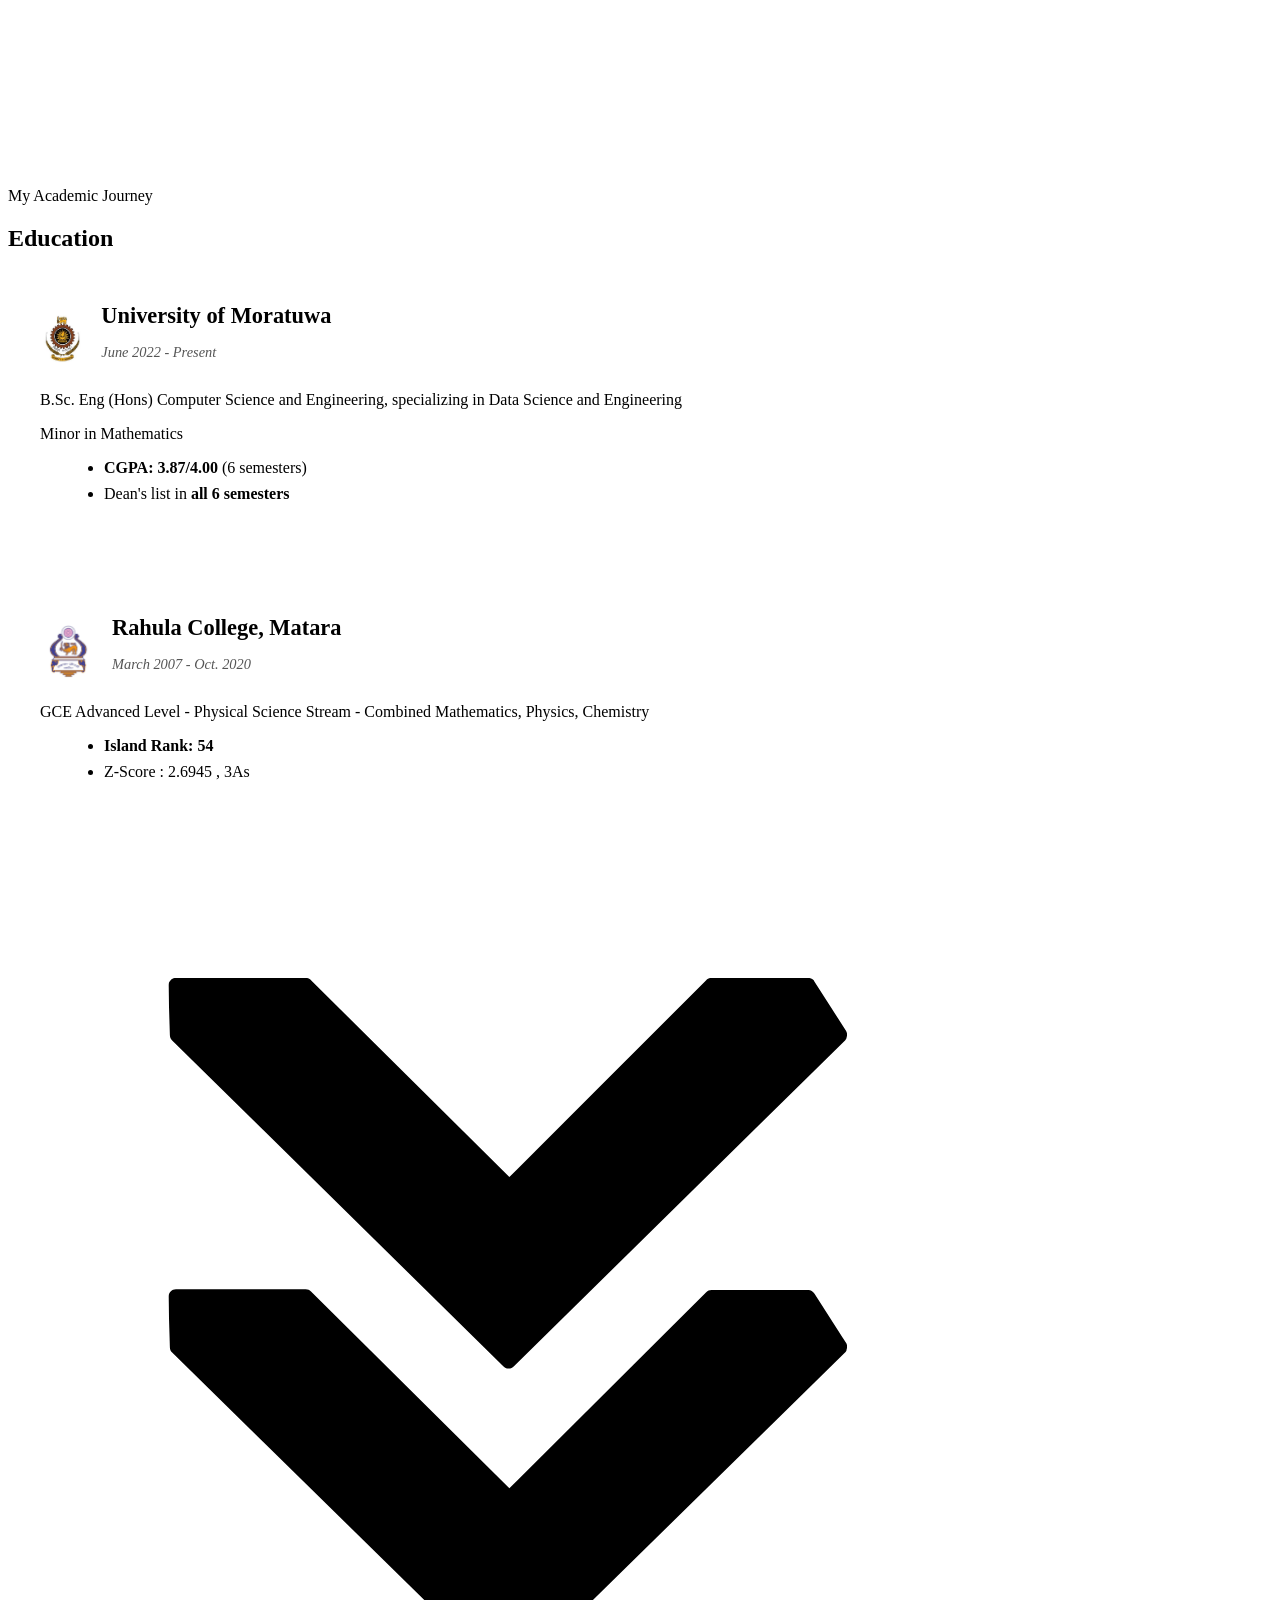
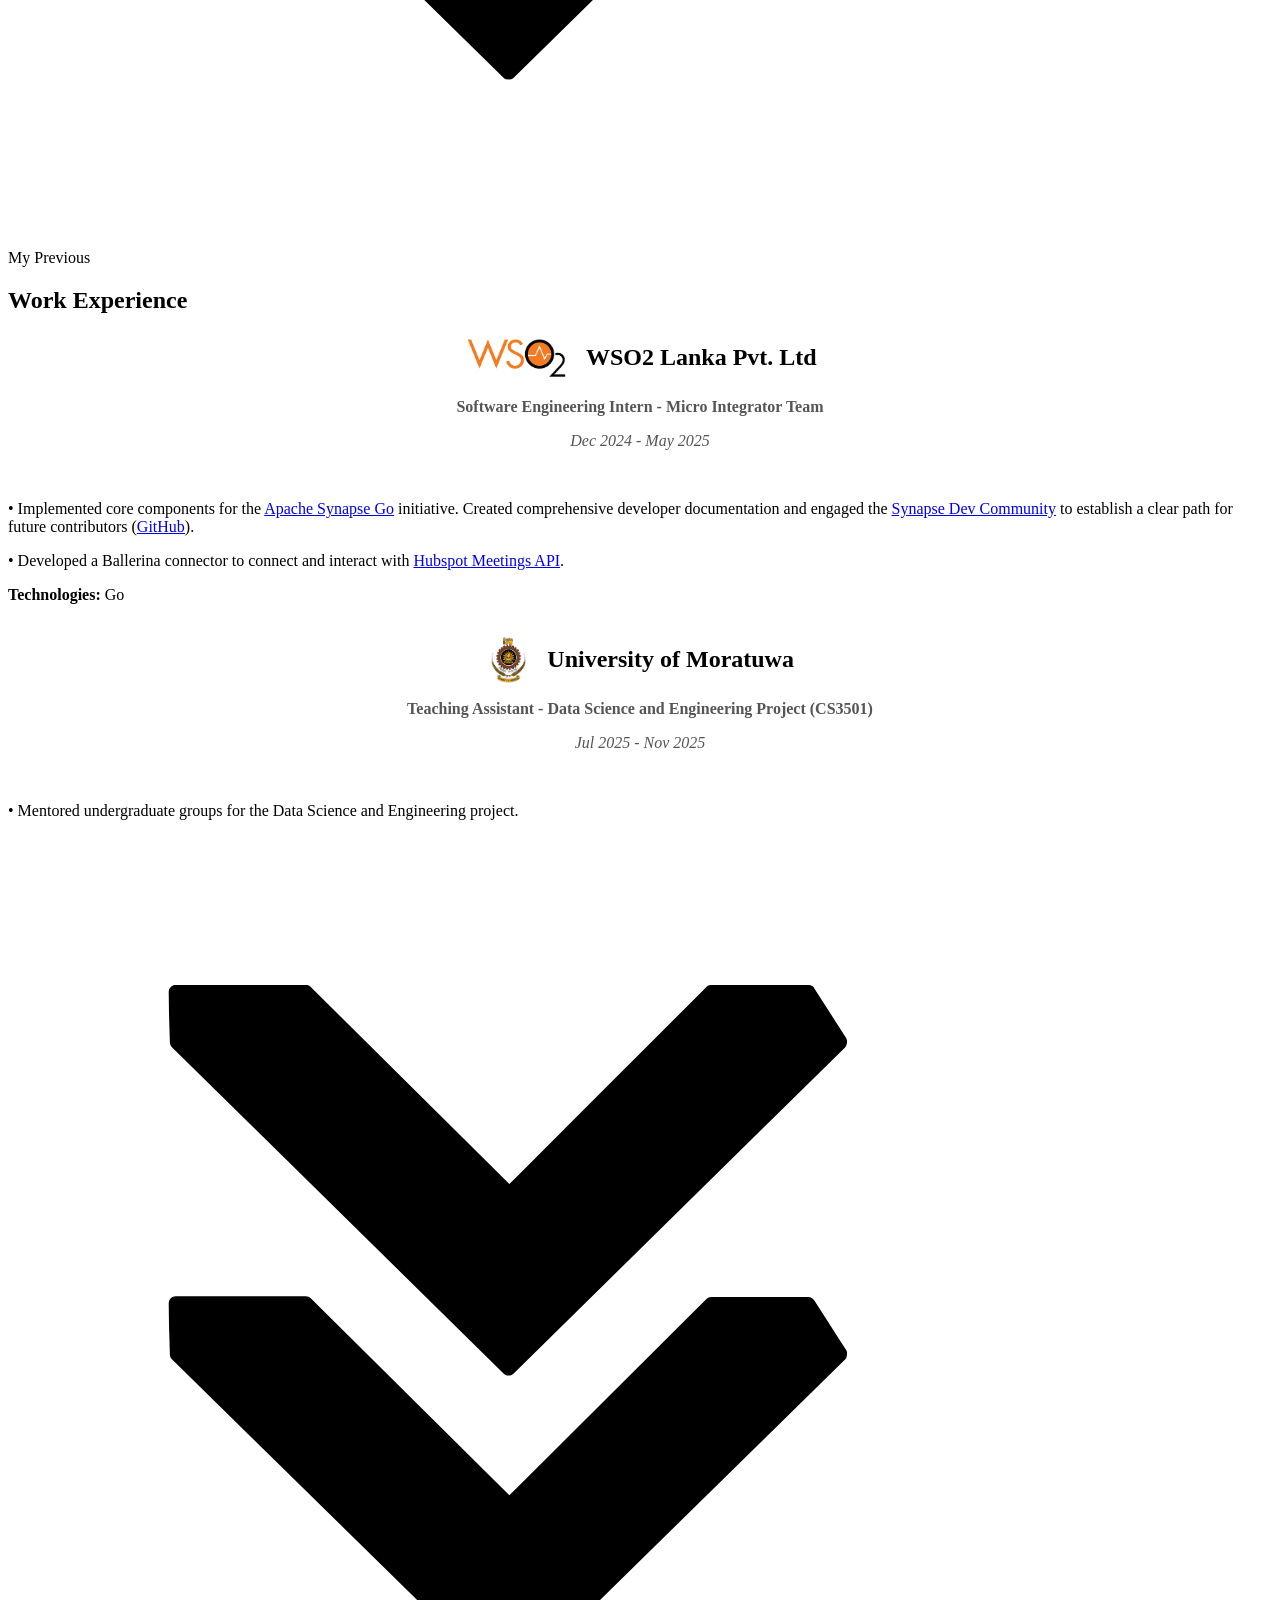
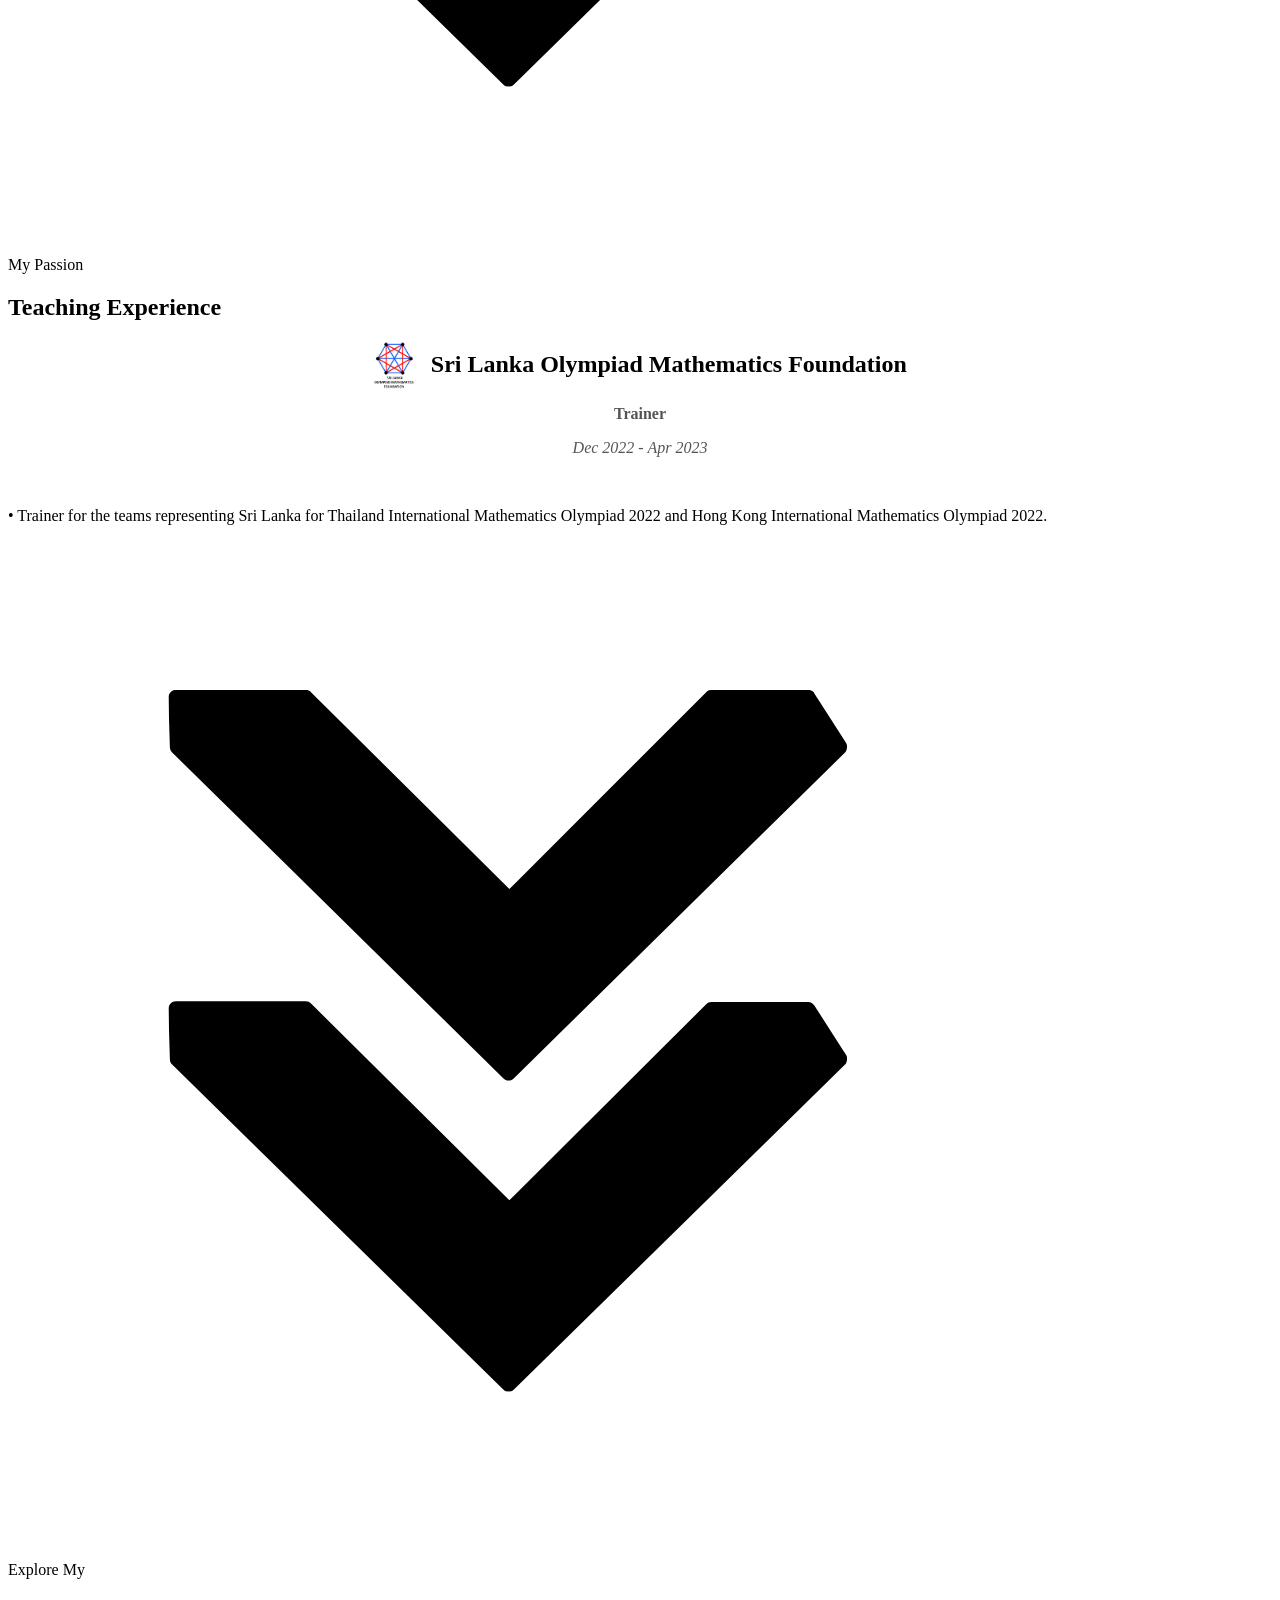
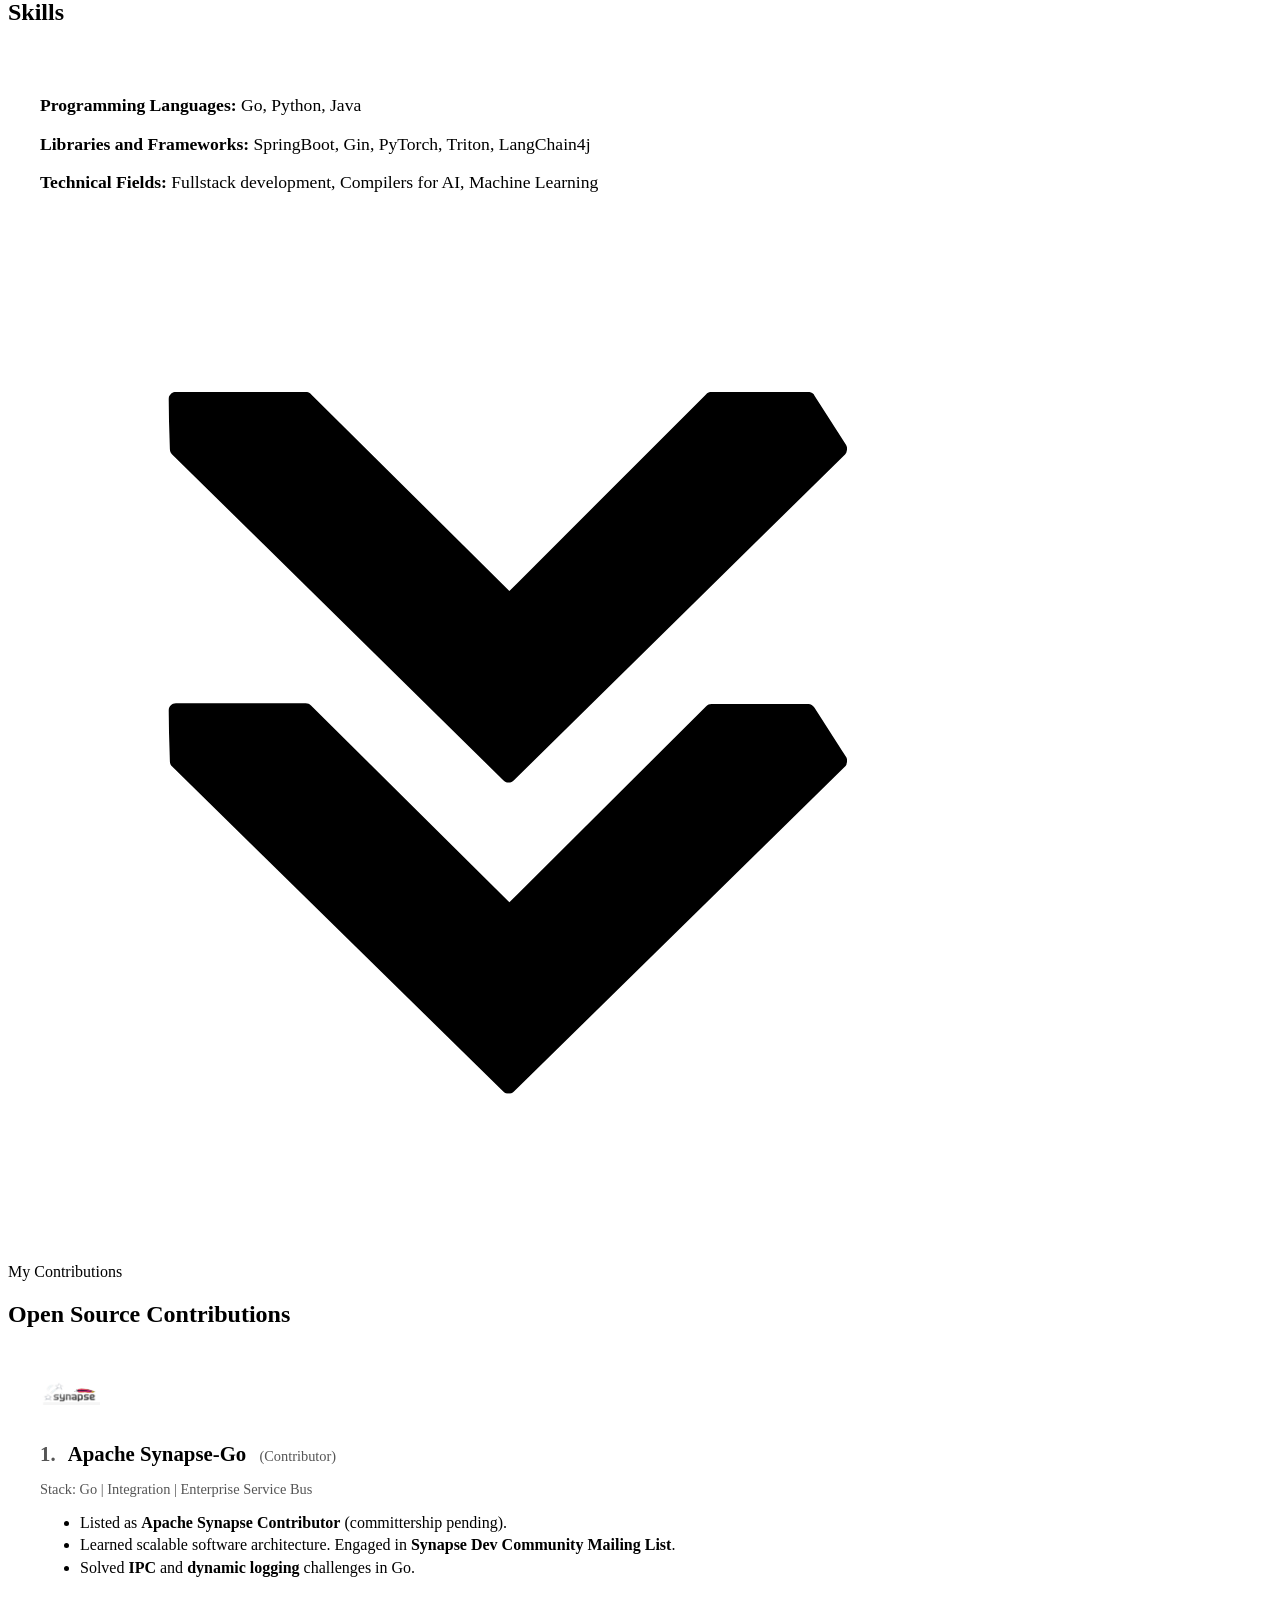
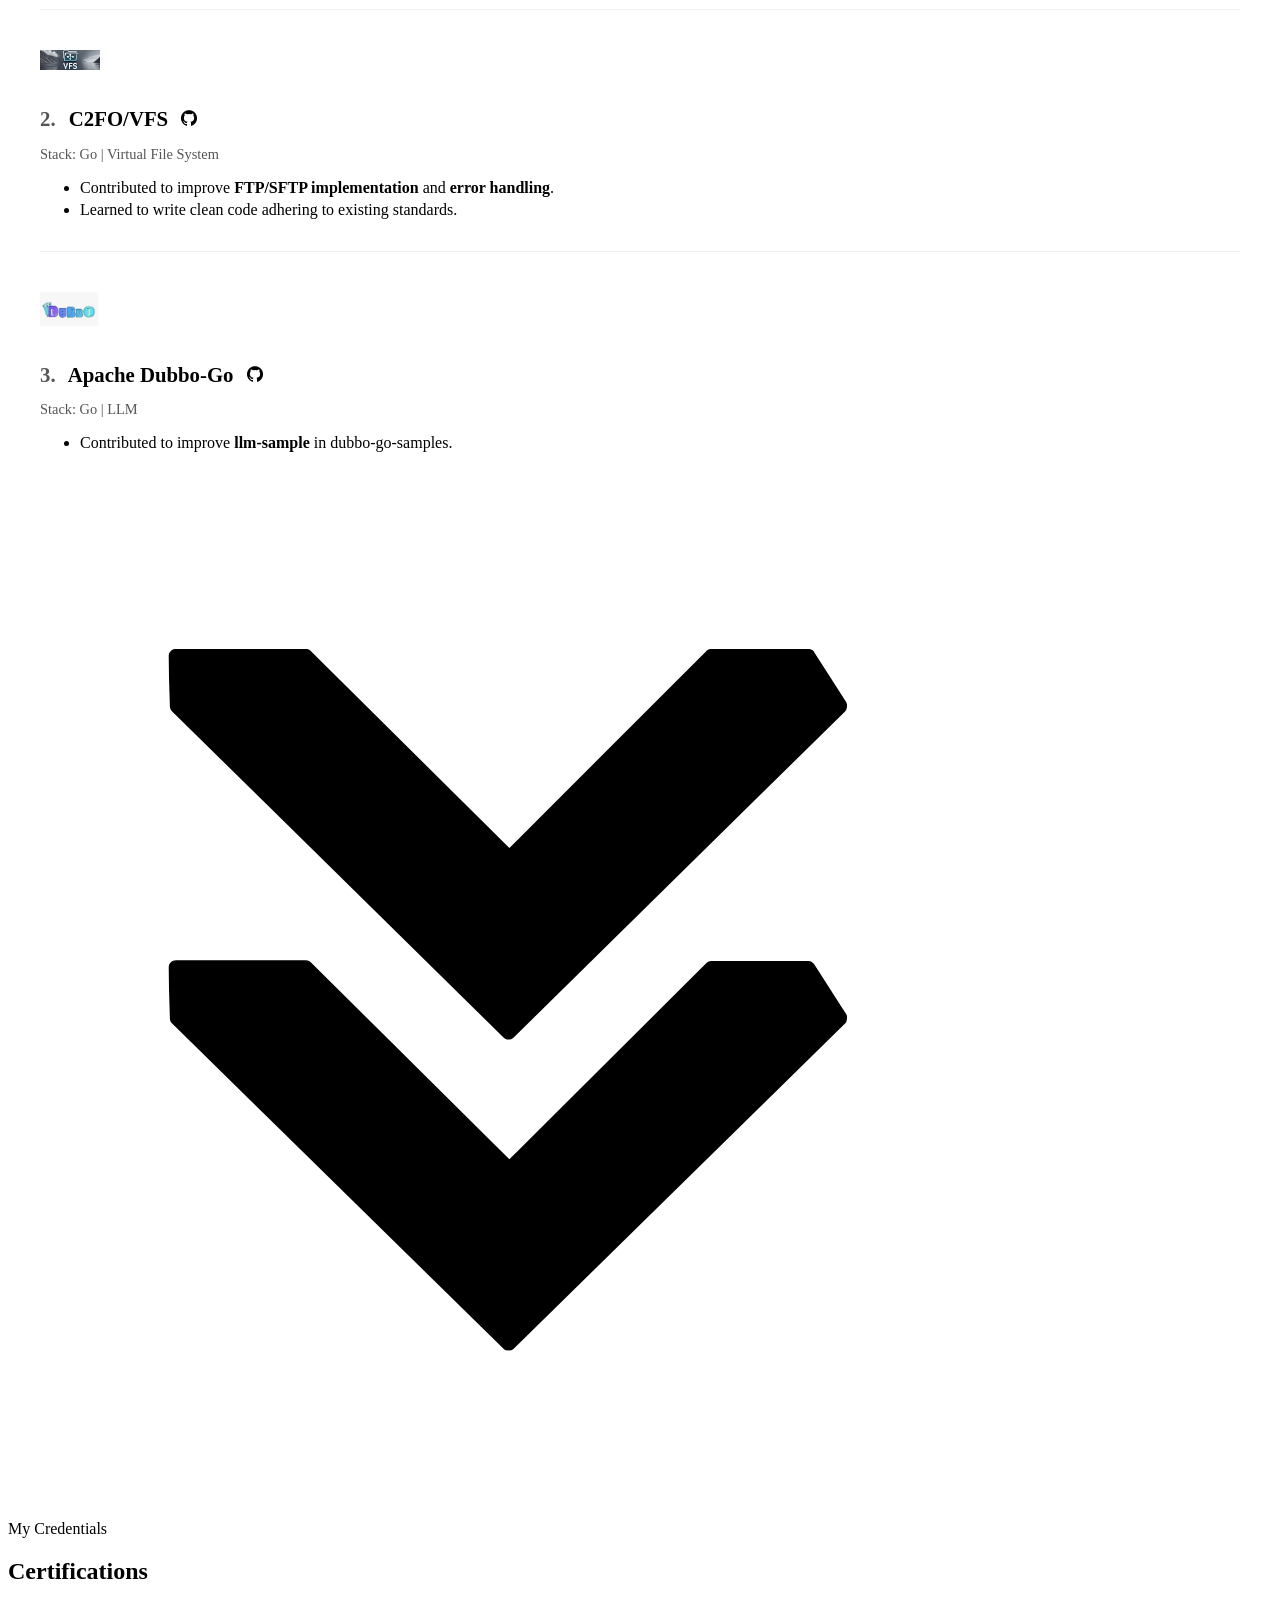
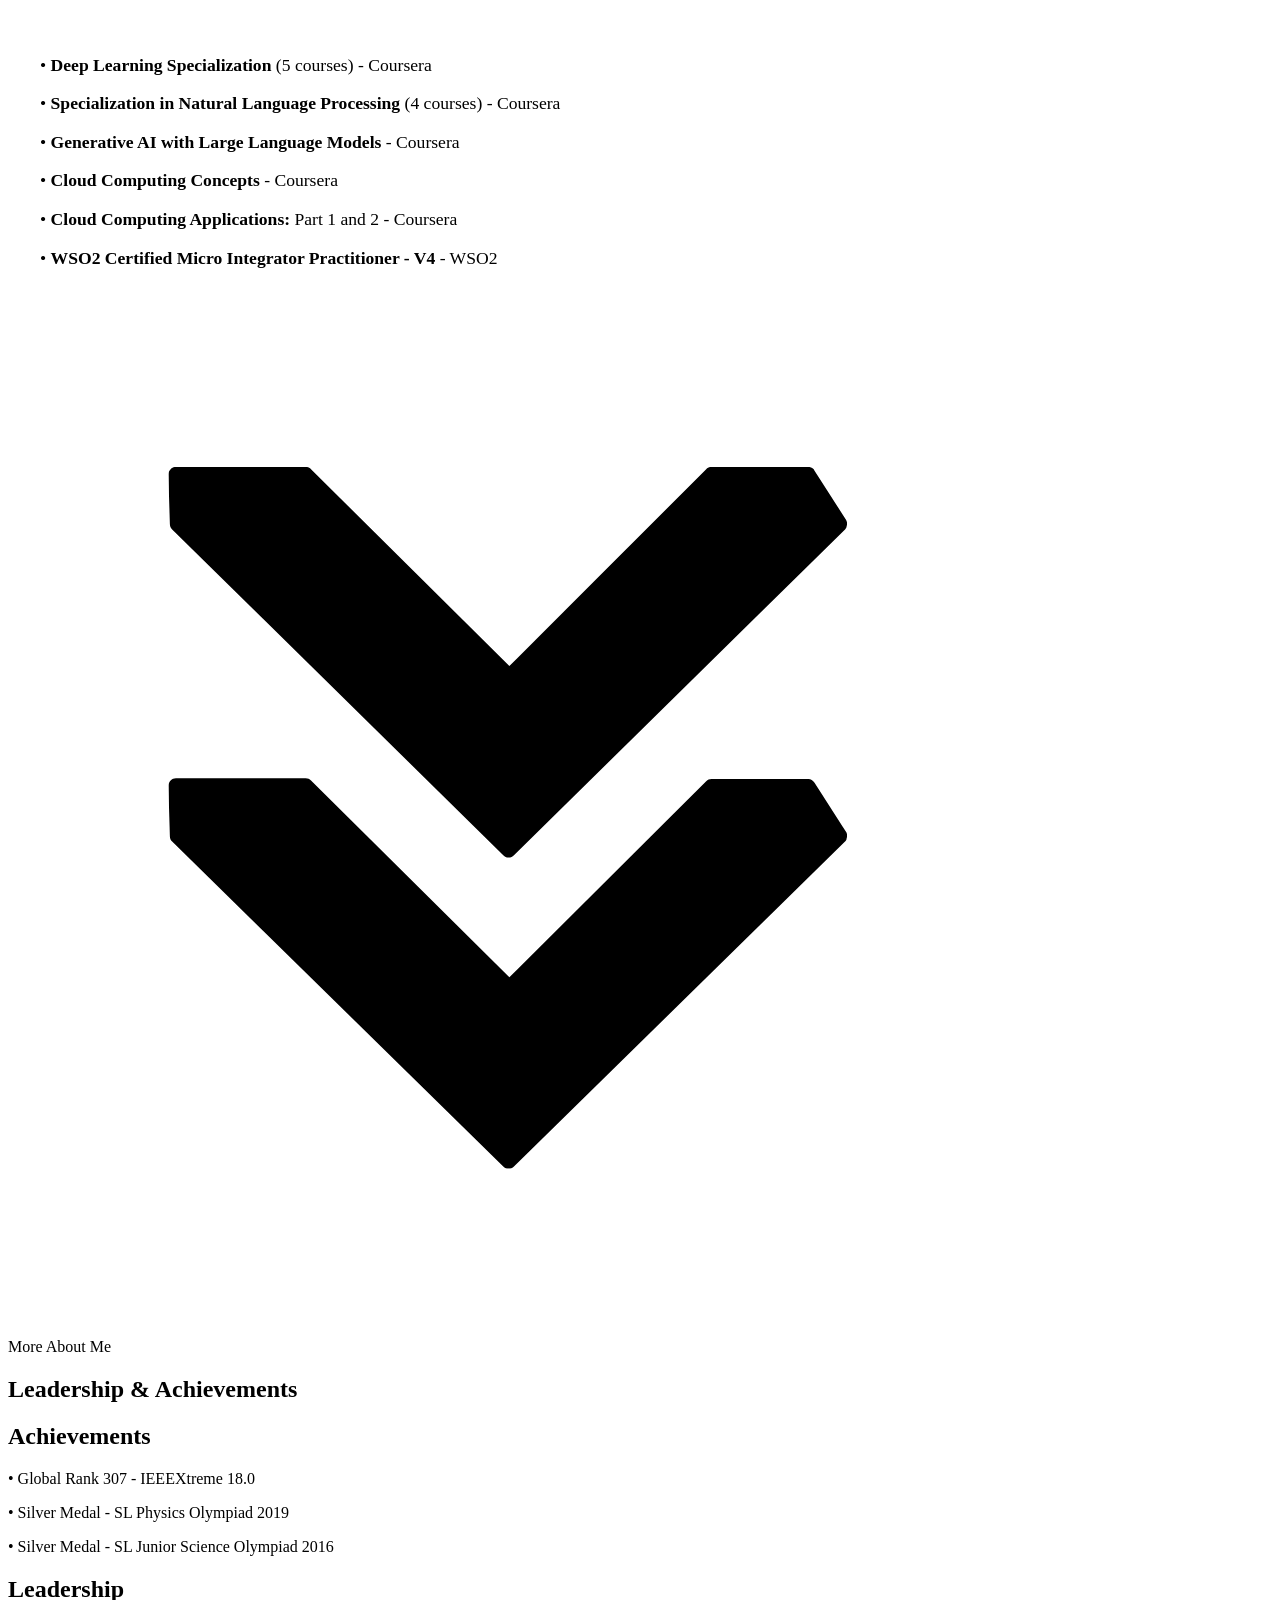
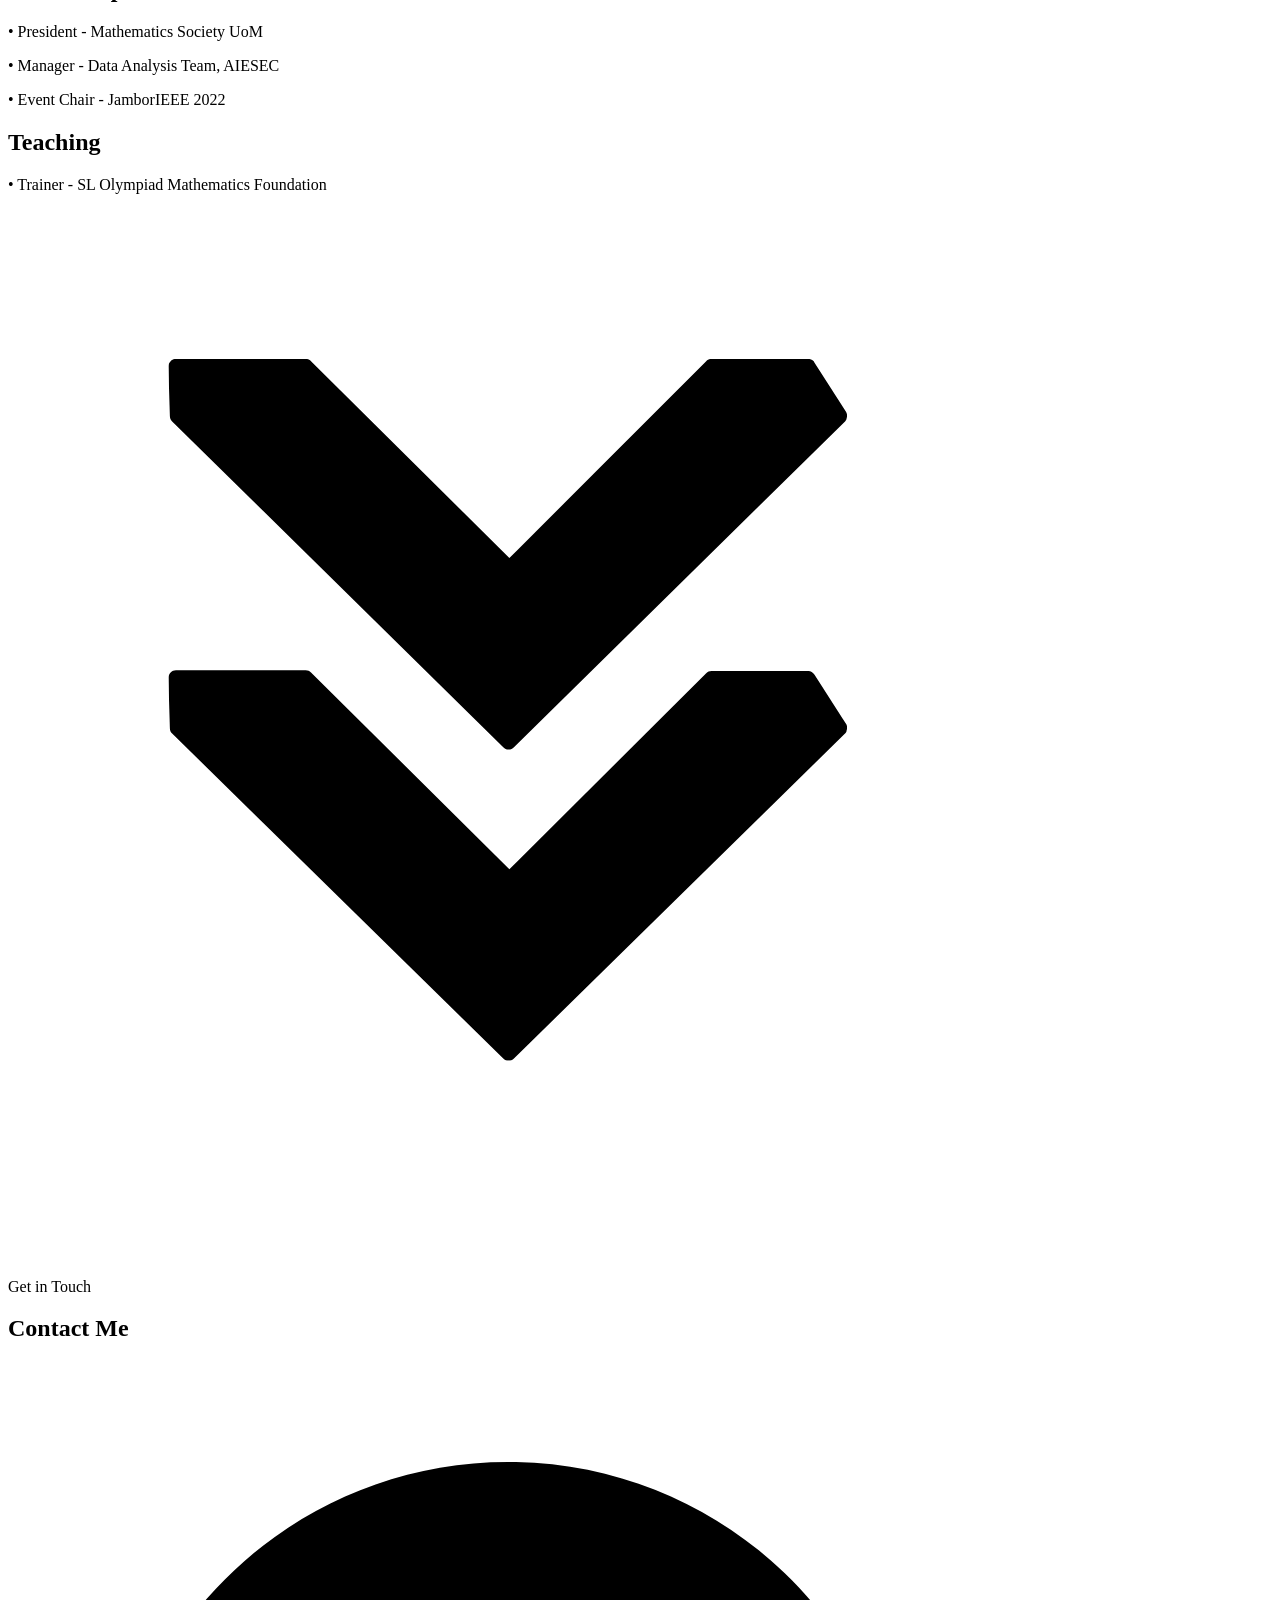
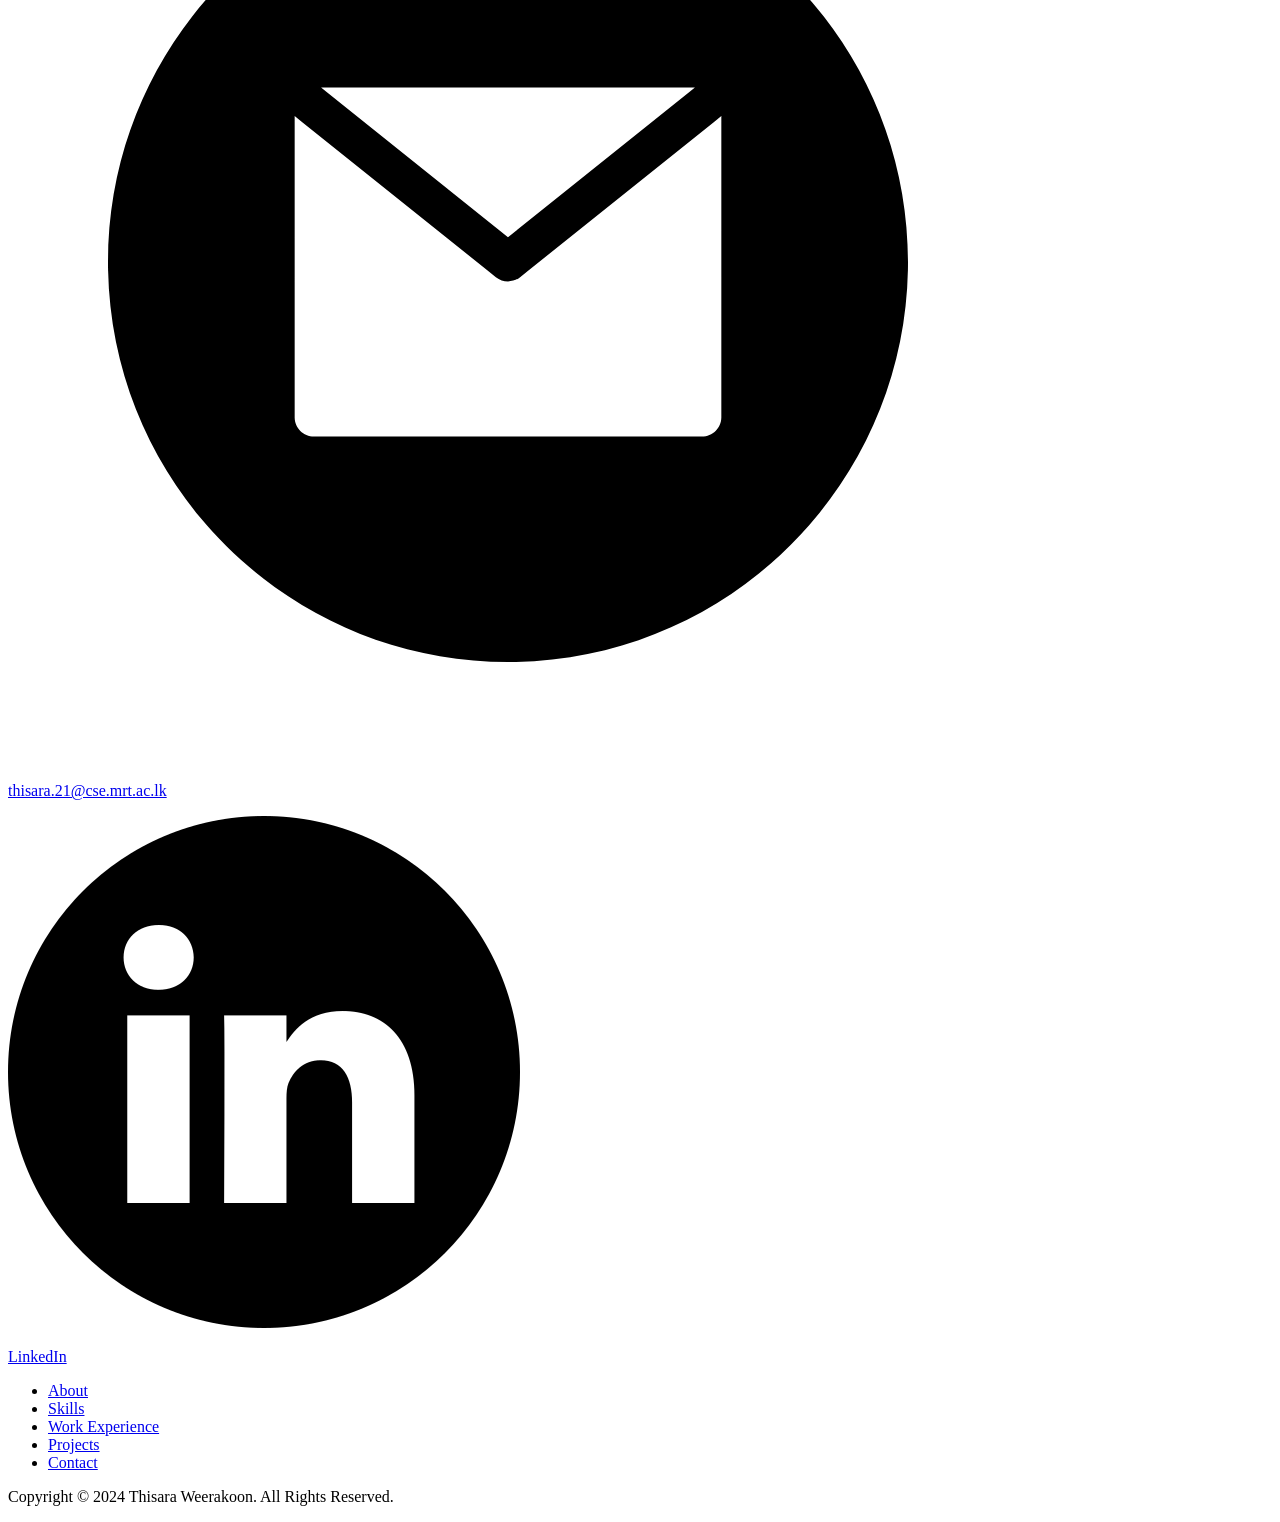
==== commit 284fbf1f: "edit" ====
--- a/index.html
+++ b/index.html
@@ -90,9 +90,14 @@
       <div class="experience-details-container">
         <div class="about-containers">
           <div class="details-container" style="text-align: left; padding: 2rem;">
-            <div style="display: flex; justify-content: space-between; align-items: baseline;">
-                <h2 class="experience-sub-title" style="font-size: 1.4rem;">University of Moratuwa</h2>
-                <p style="font-style: italic; color: #555;">June 2022 - Present</p>
+            <div style="display: flex; gap: 1rem; align-items: center; margin-bottom: 1rem;">
+                <img src="./assets/uom.jpeg" alt="University of Moratuwa" style="height: 3rem; width: auto; border-radius: 50%;">
+                <div>
+                   <div style="display: flex; justify-content: space-between; align-items: baseline; width: 100%;">
+                       <h2 class="experience-sub-title" style="font-size: 1.4rem; margin: 0;">University of Moratuwa</h2>
+                   </div>
+                   <p style="font-style: italic; color: #555; font-size: 0.9rem;">June 2022 - Present</p>
+                </div>
             </div>
             <p style="font-size: 1rem;">B.Sc. Eng (Hons) Computer Science and Engineering, specializing in Data Science and Engineering</p>
             <p style="font-size: 1rem;">Minor in Mathematics</p>
@@ -104,9 +109,14 @@
         </div>
         <div class="about-containers" style="margin-top: 2rem;">
            <div class="details-container" style="text-align: left; padding: 2rem;">
-            <div style="display: flex; justify-content: space-between; align-items: baseline;">
-                <h2 class="experience-sub-title" style="font-size: 1.4rem;">Rahula College, Matara</h2>
-                <p style="font-style: italic; color: #555;">March 2007 - Oct. 2020</p>
+            <div style="display: flex; gap: 1rem; align-items: center; margin-bottom: 1rem;">
+                <img src="./assets/rahula.png" alt="Rahula College" style="height: 3.5rem; width: auto;">
+                <div>
+                   <div style="display: flex; justify-content: space-between; align-items: baseline; width: 100%;">
+                        <h2 class="experience-sub-title" style="font-size: 1.4rem; margin: 0;">Rahula College, Matara</h2>
+                   </div>
+                   <p style="font-style: italic; color: #555; font-size: 0.9rem;">March 2007 - Oct. 2020</p>
+                </div>
             </div>
             <p style="font-size: 1rem;">GCE Advanced Level - Physical Science Stream - Combined Mathematics, Physics, Chemistry</p>
             <ul style="margin-top: 1rem; margin-left: 1.5rem; font-size: 1rem;">
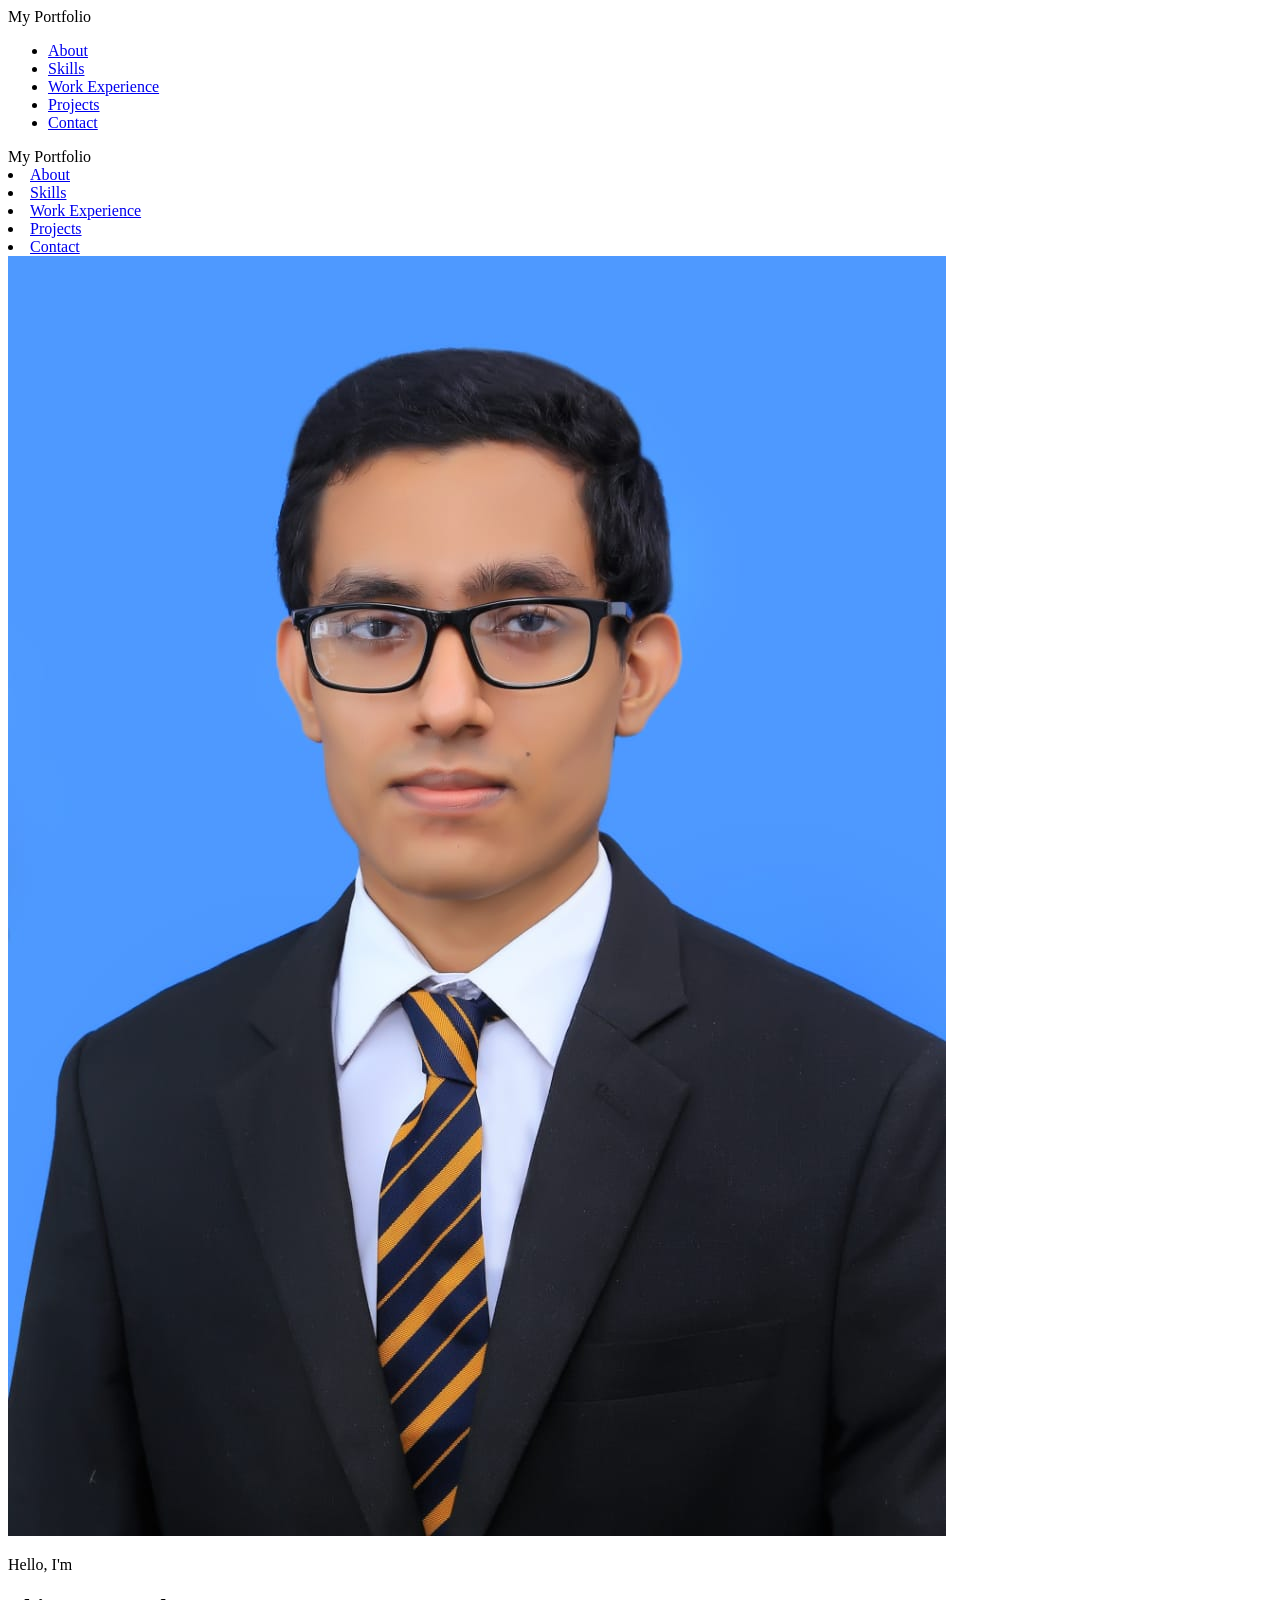
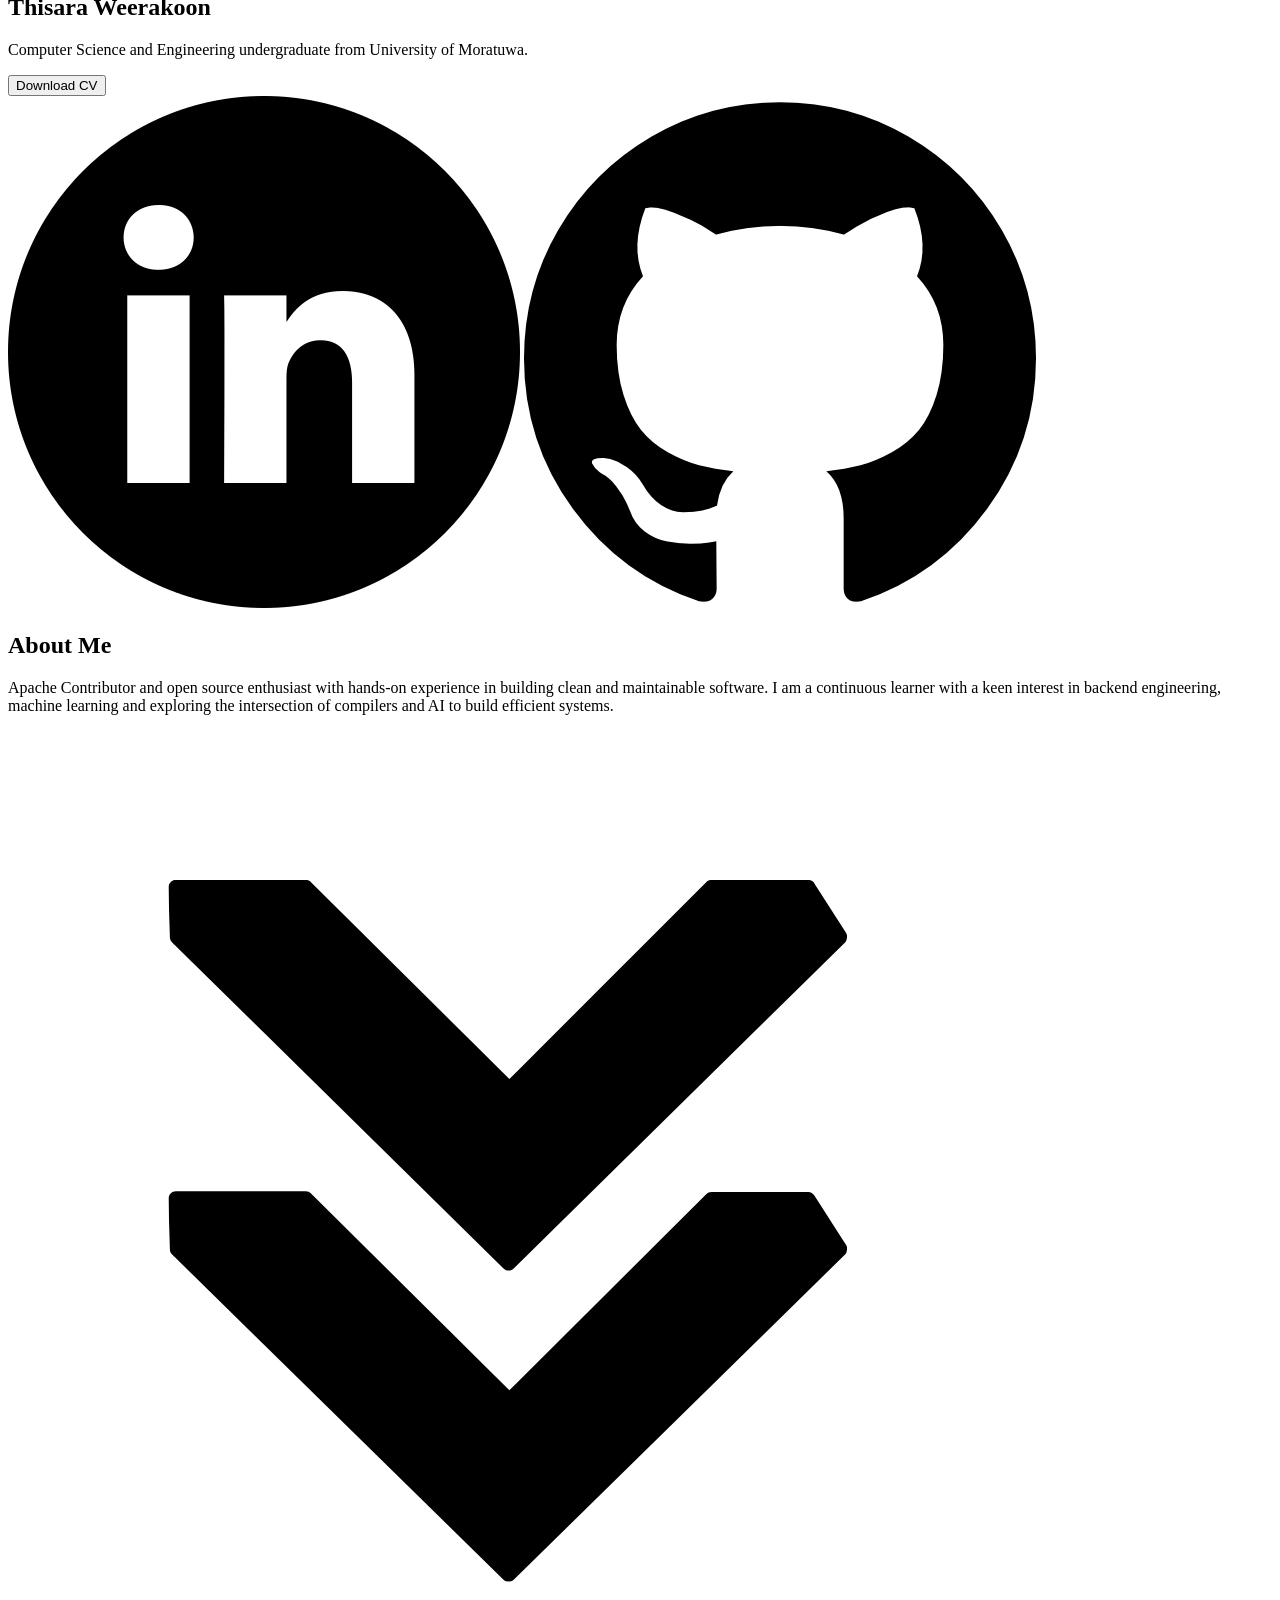
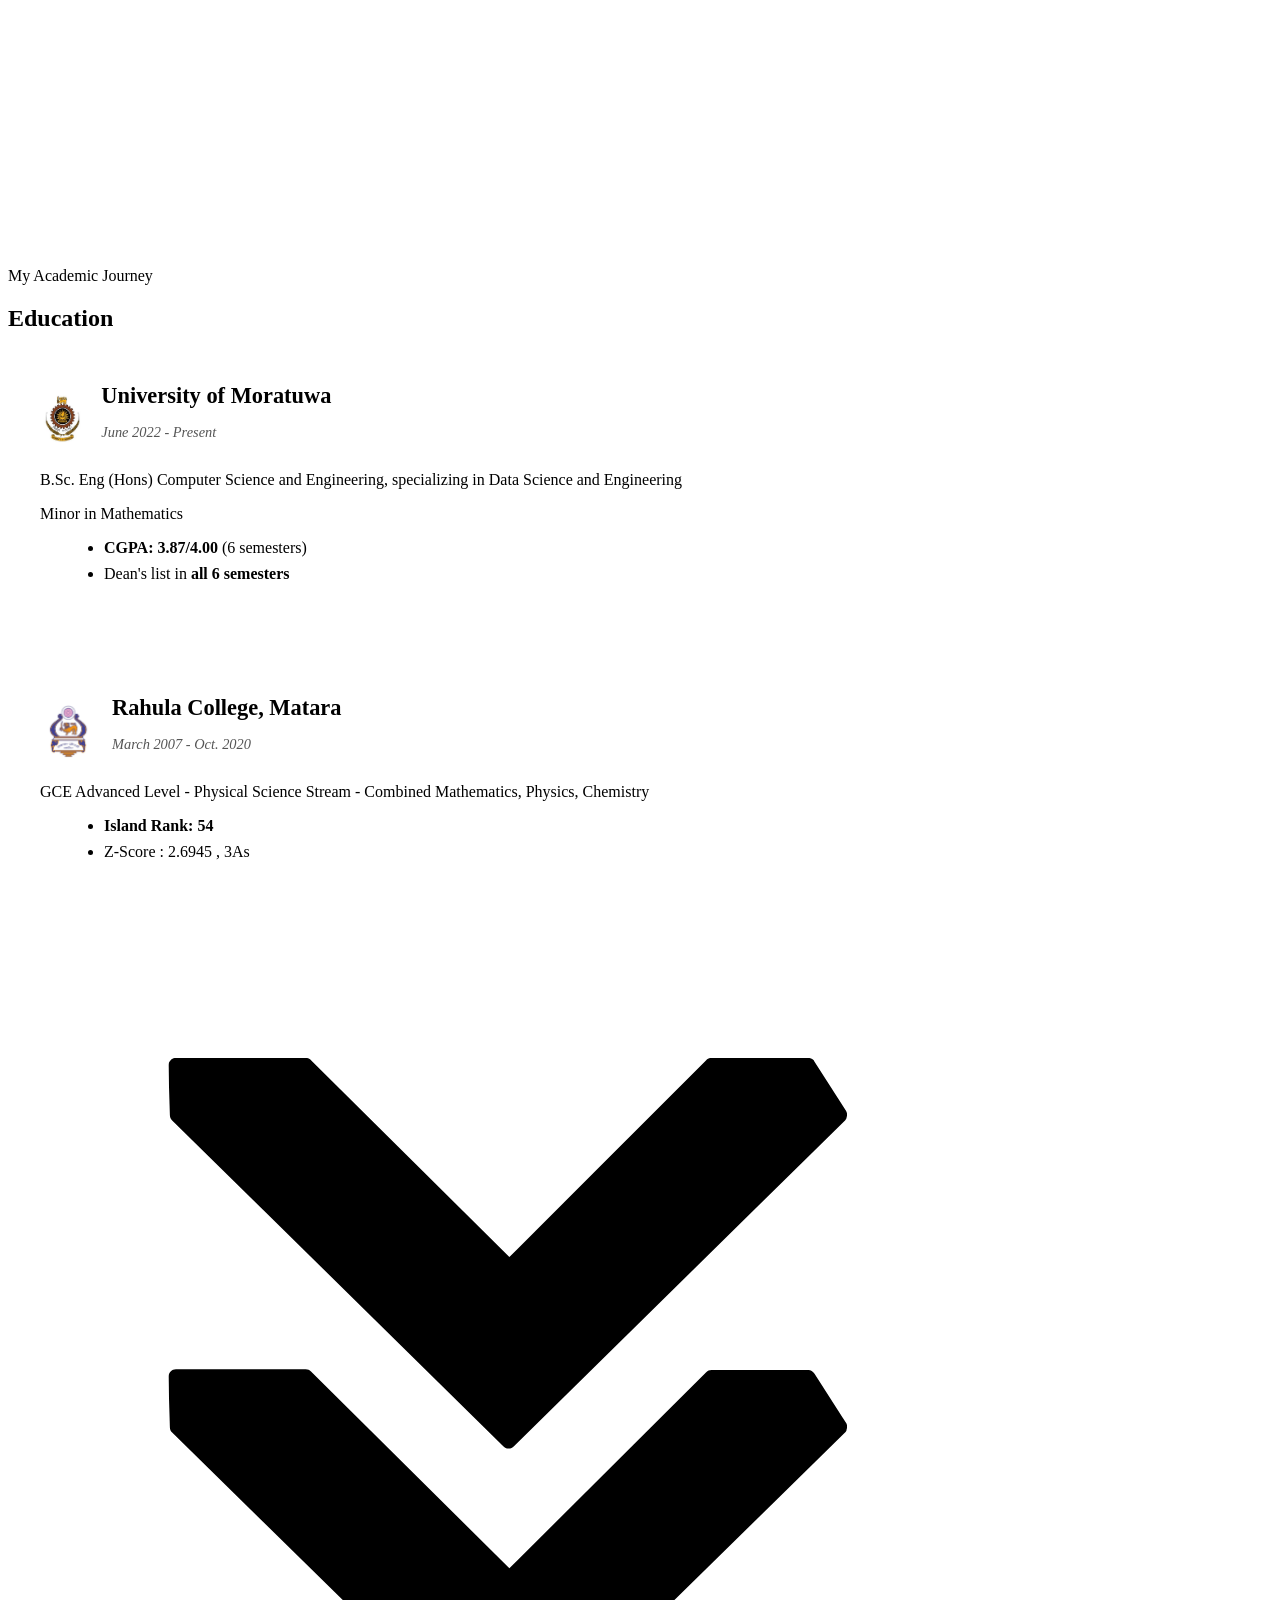
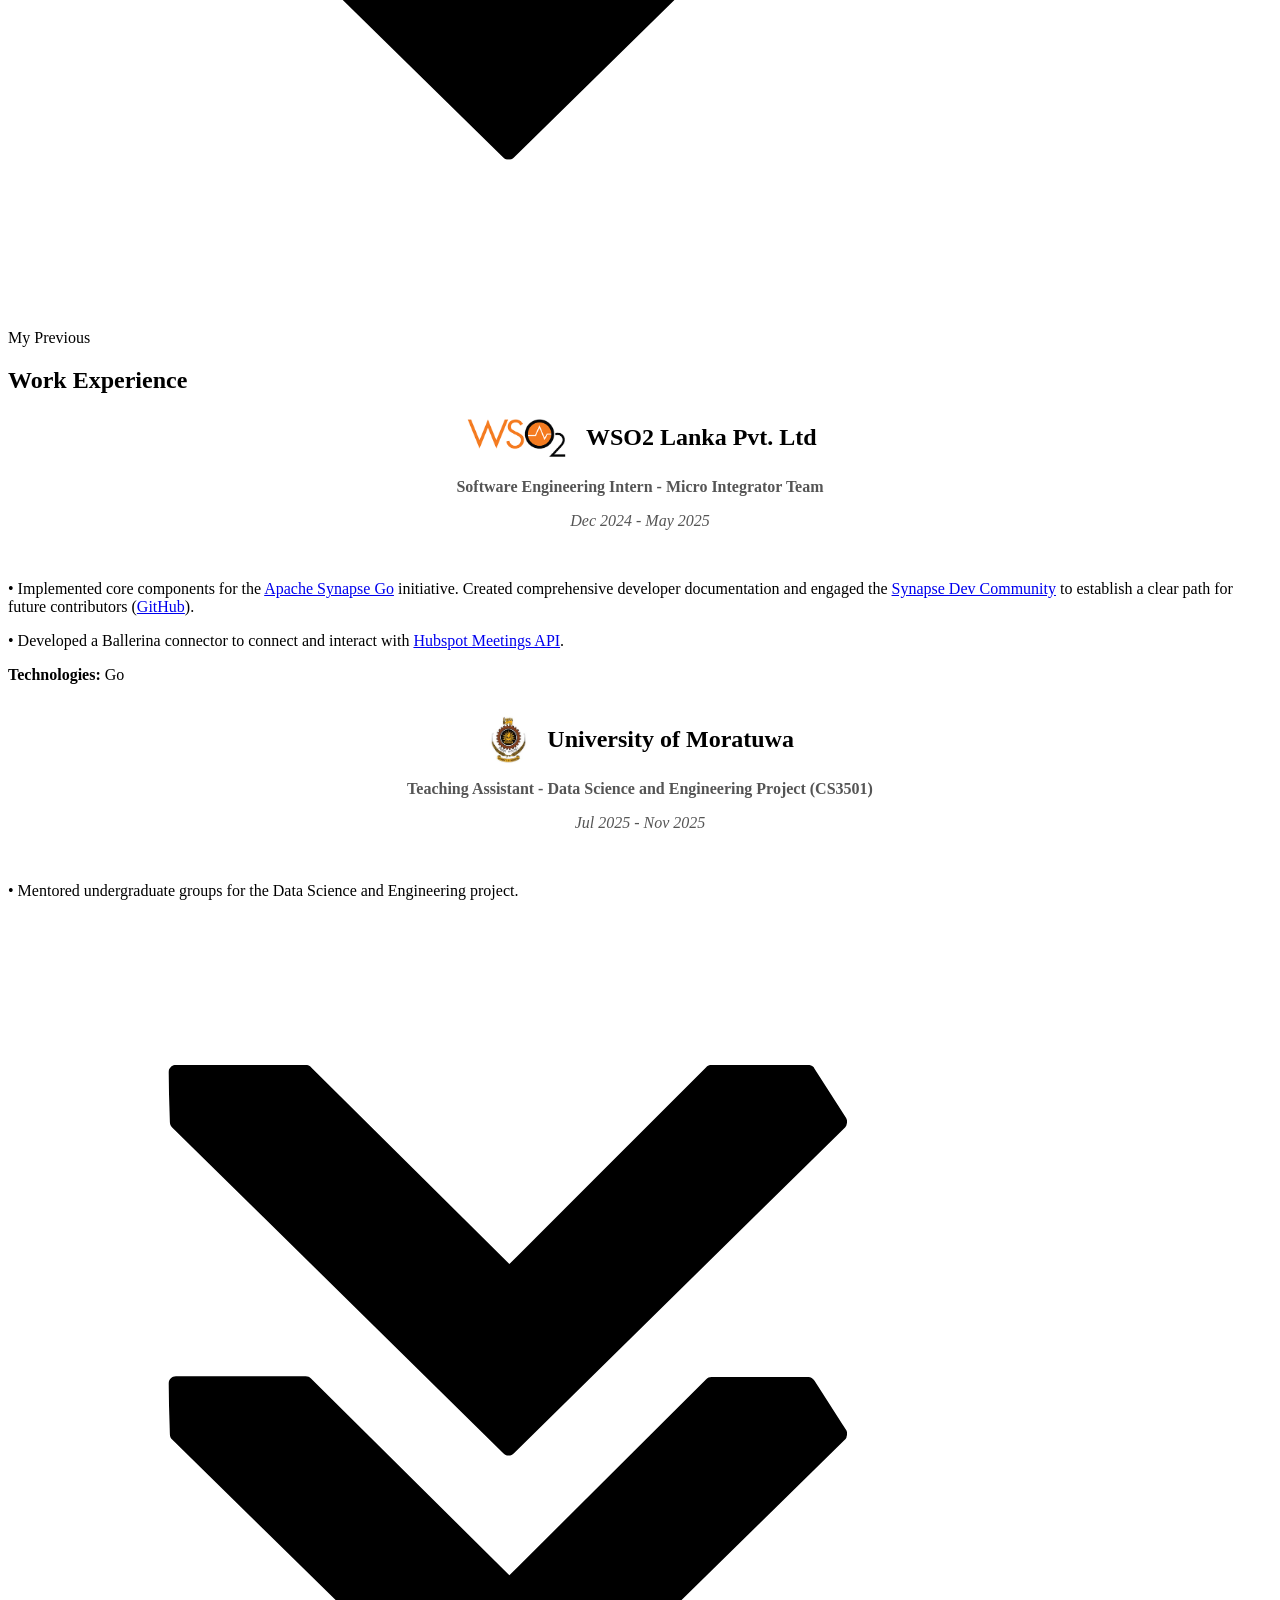
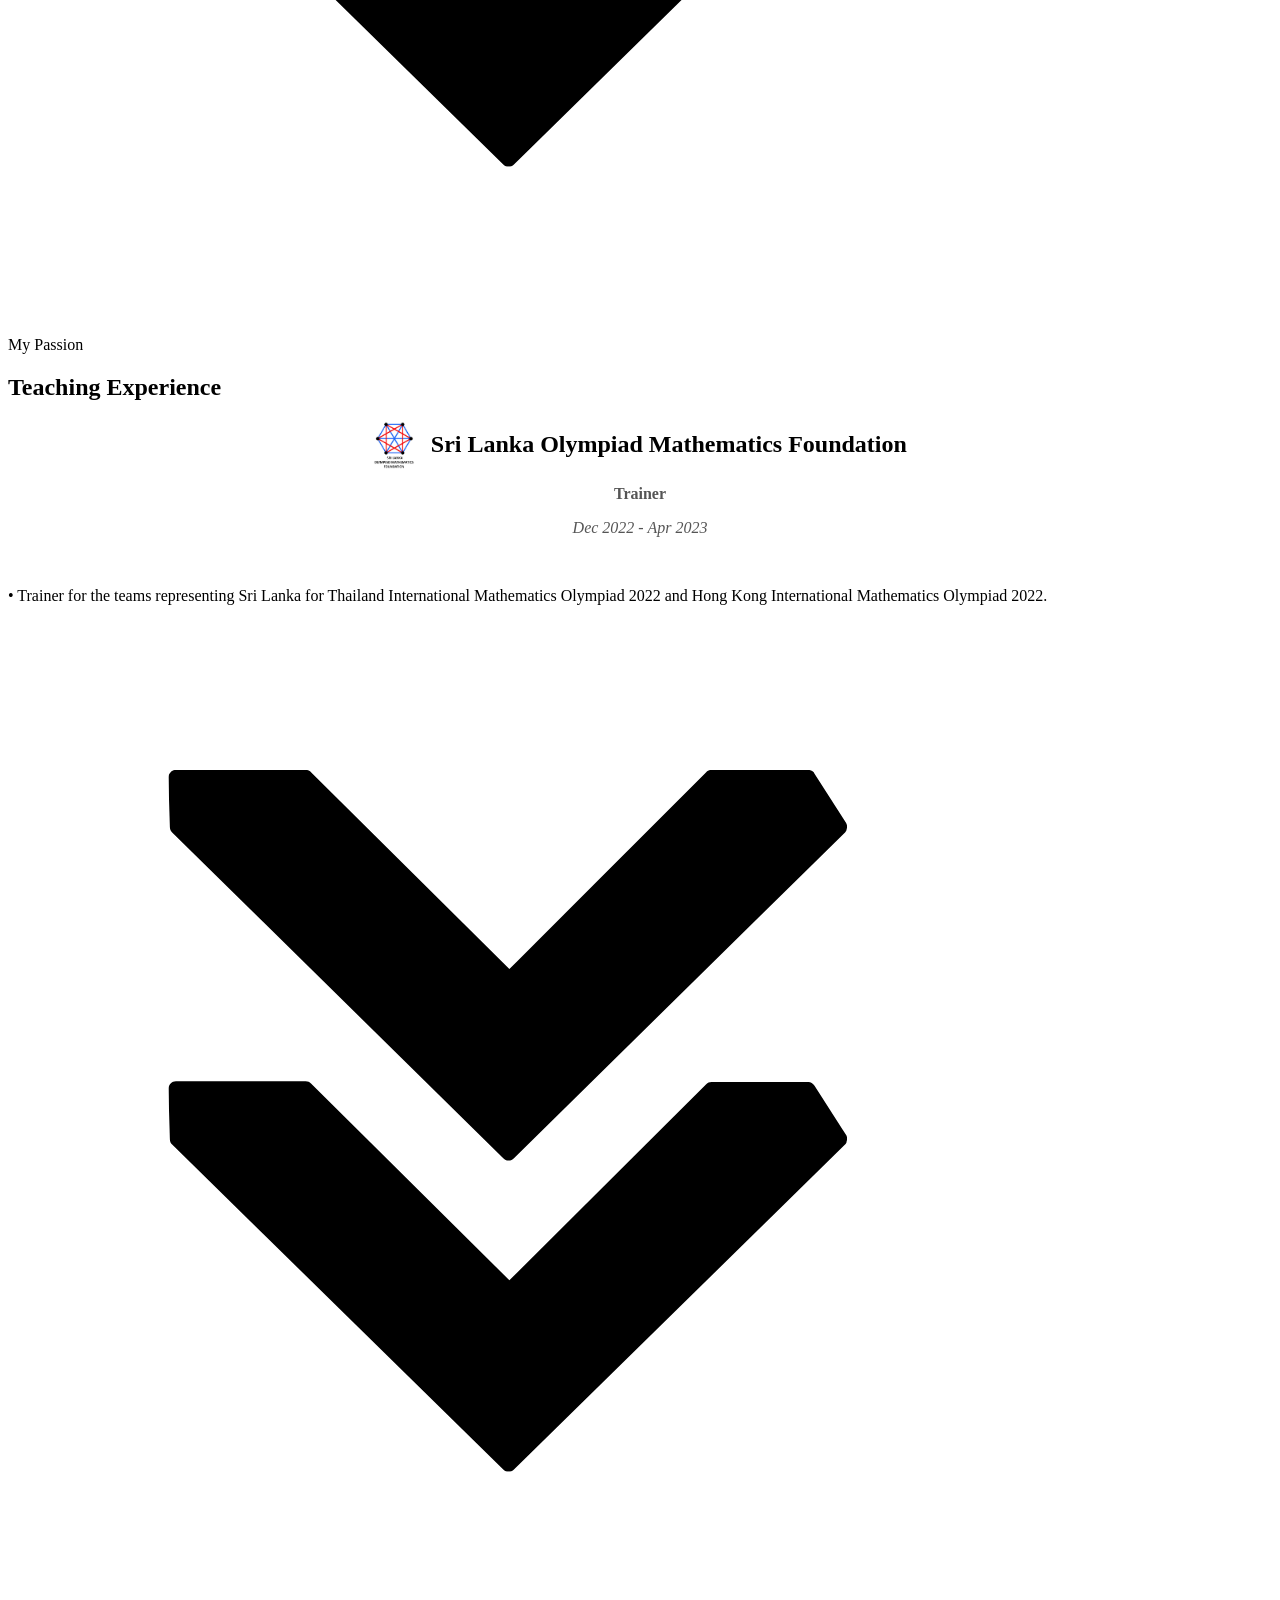
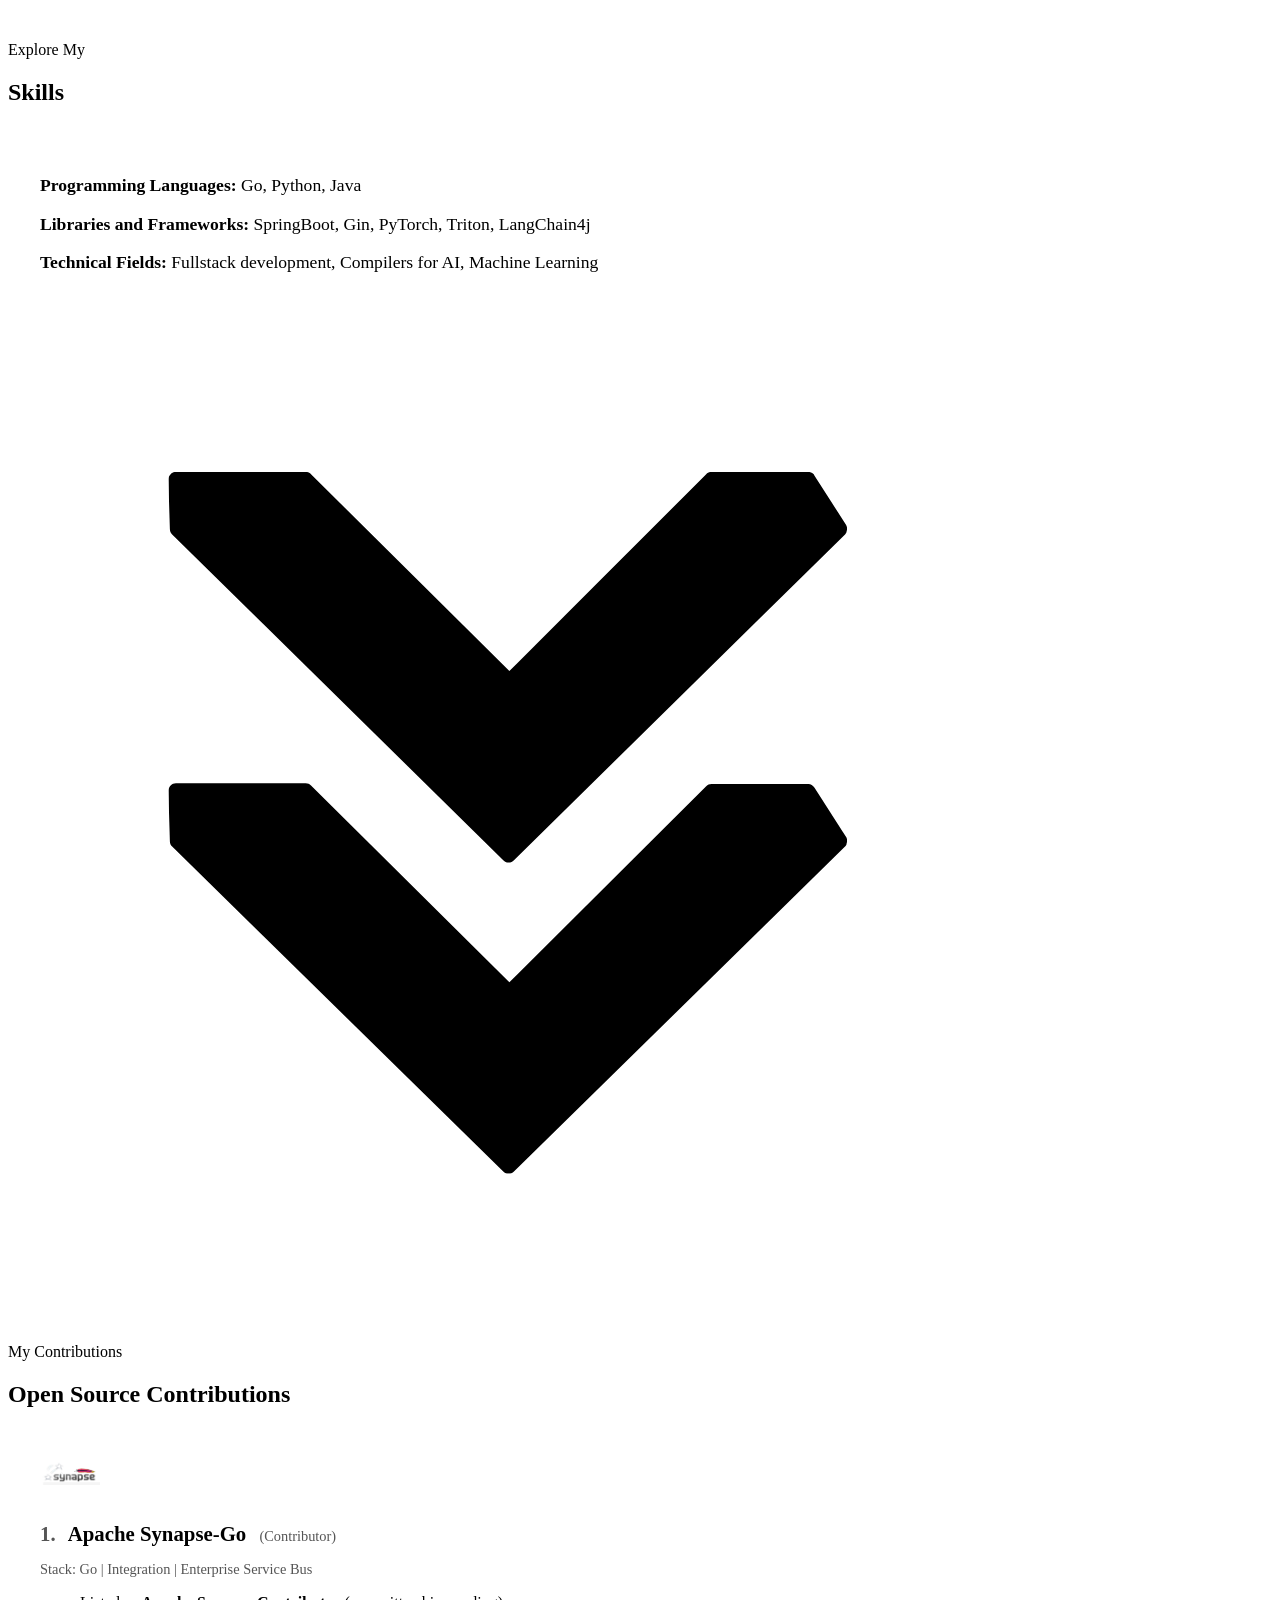
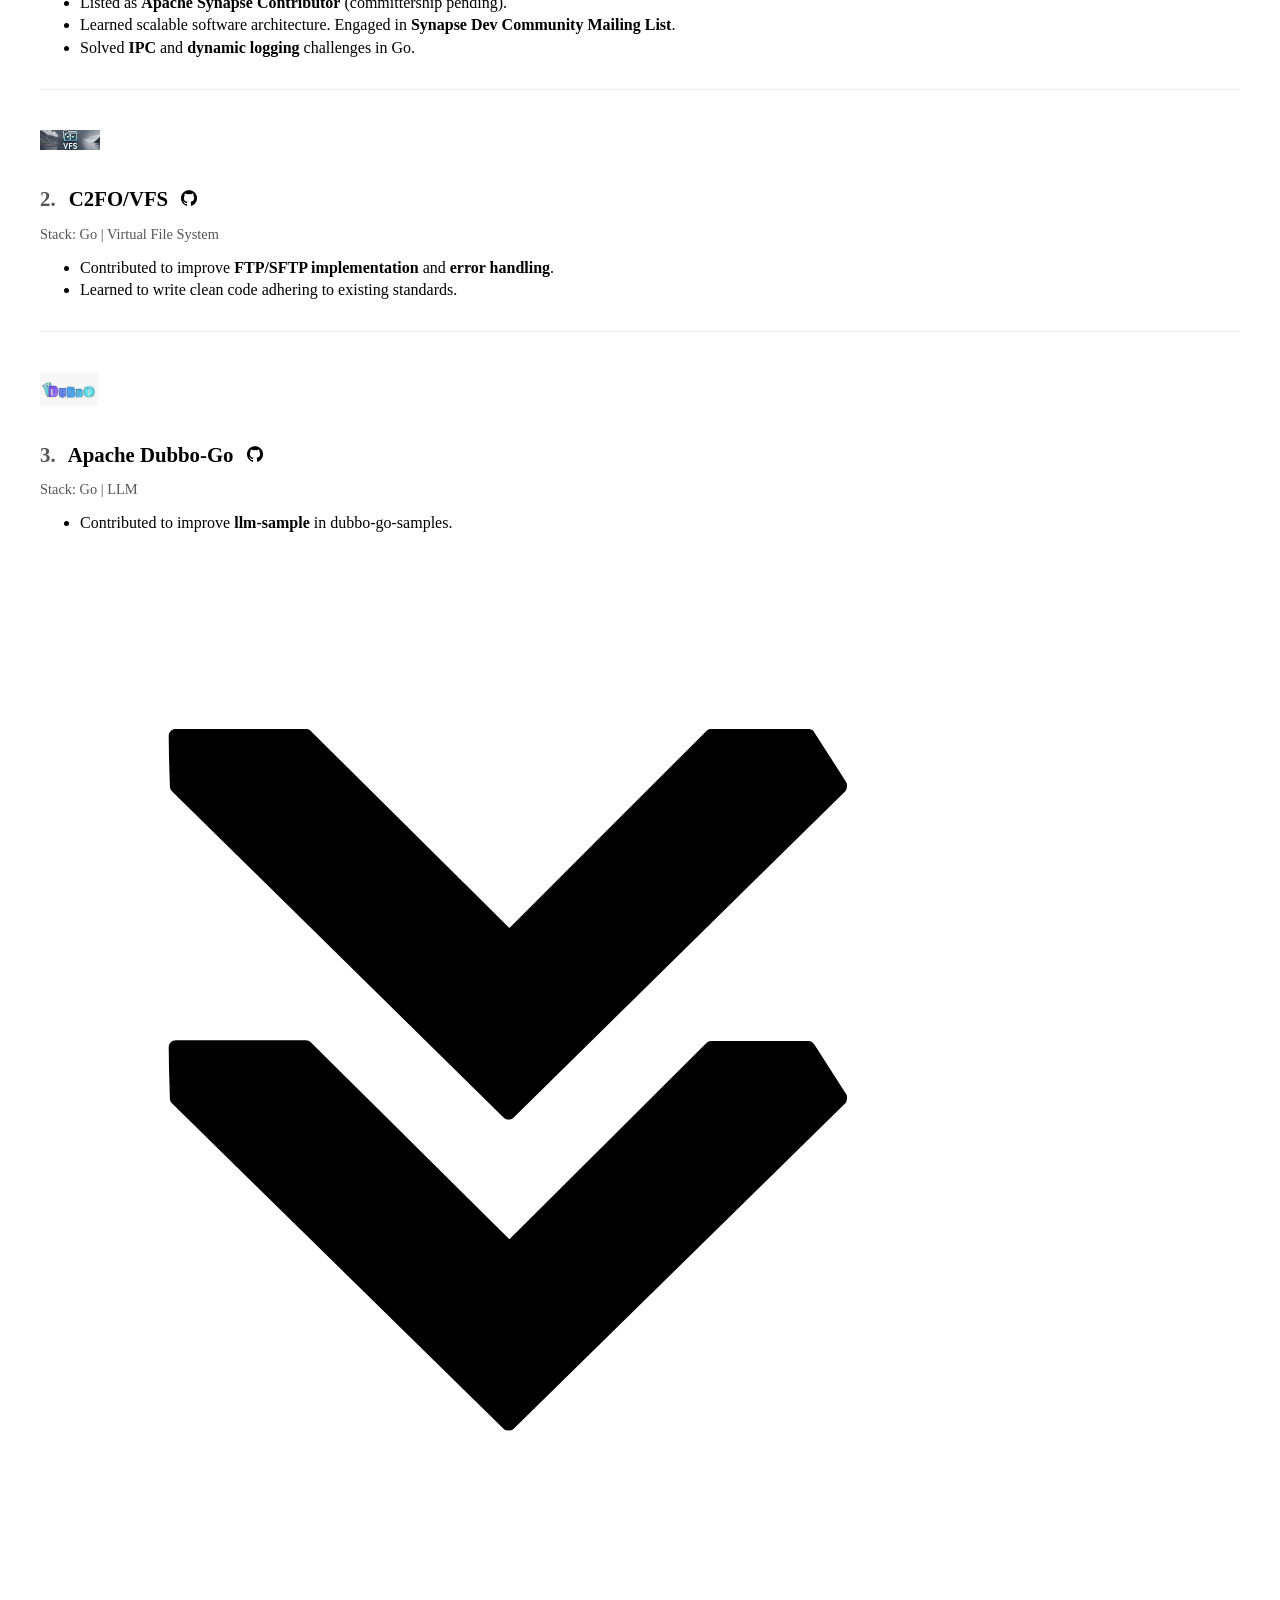
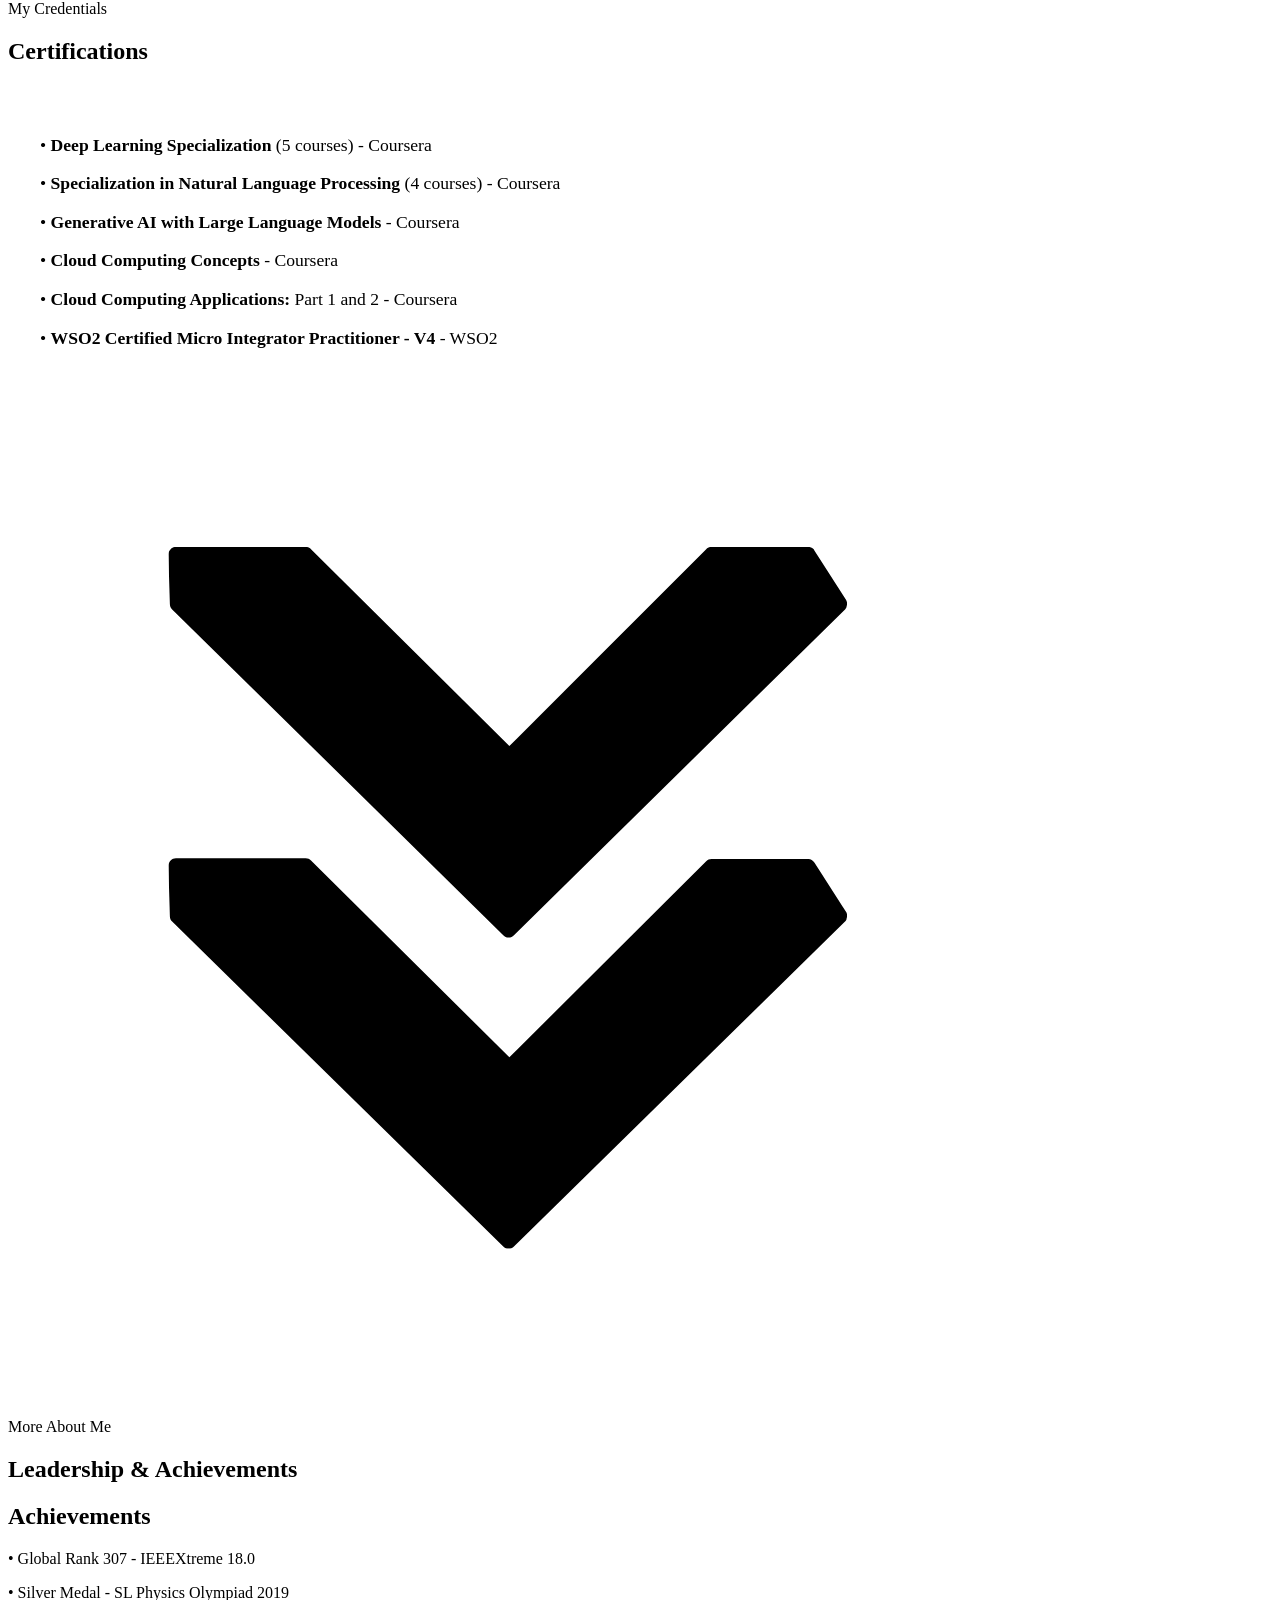
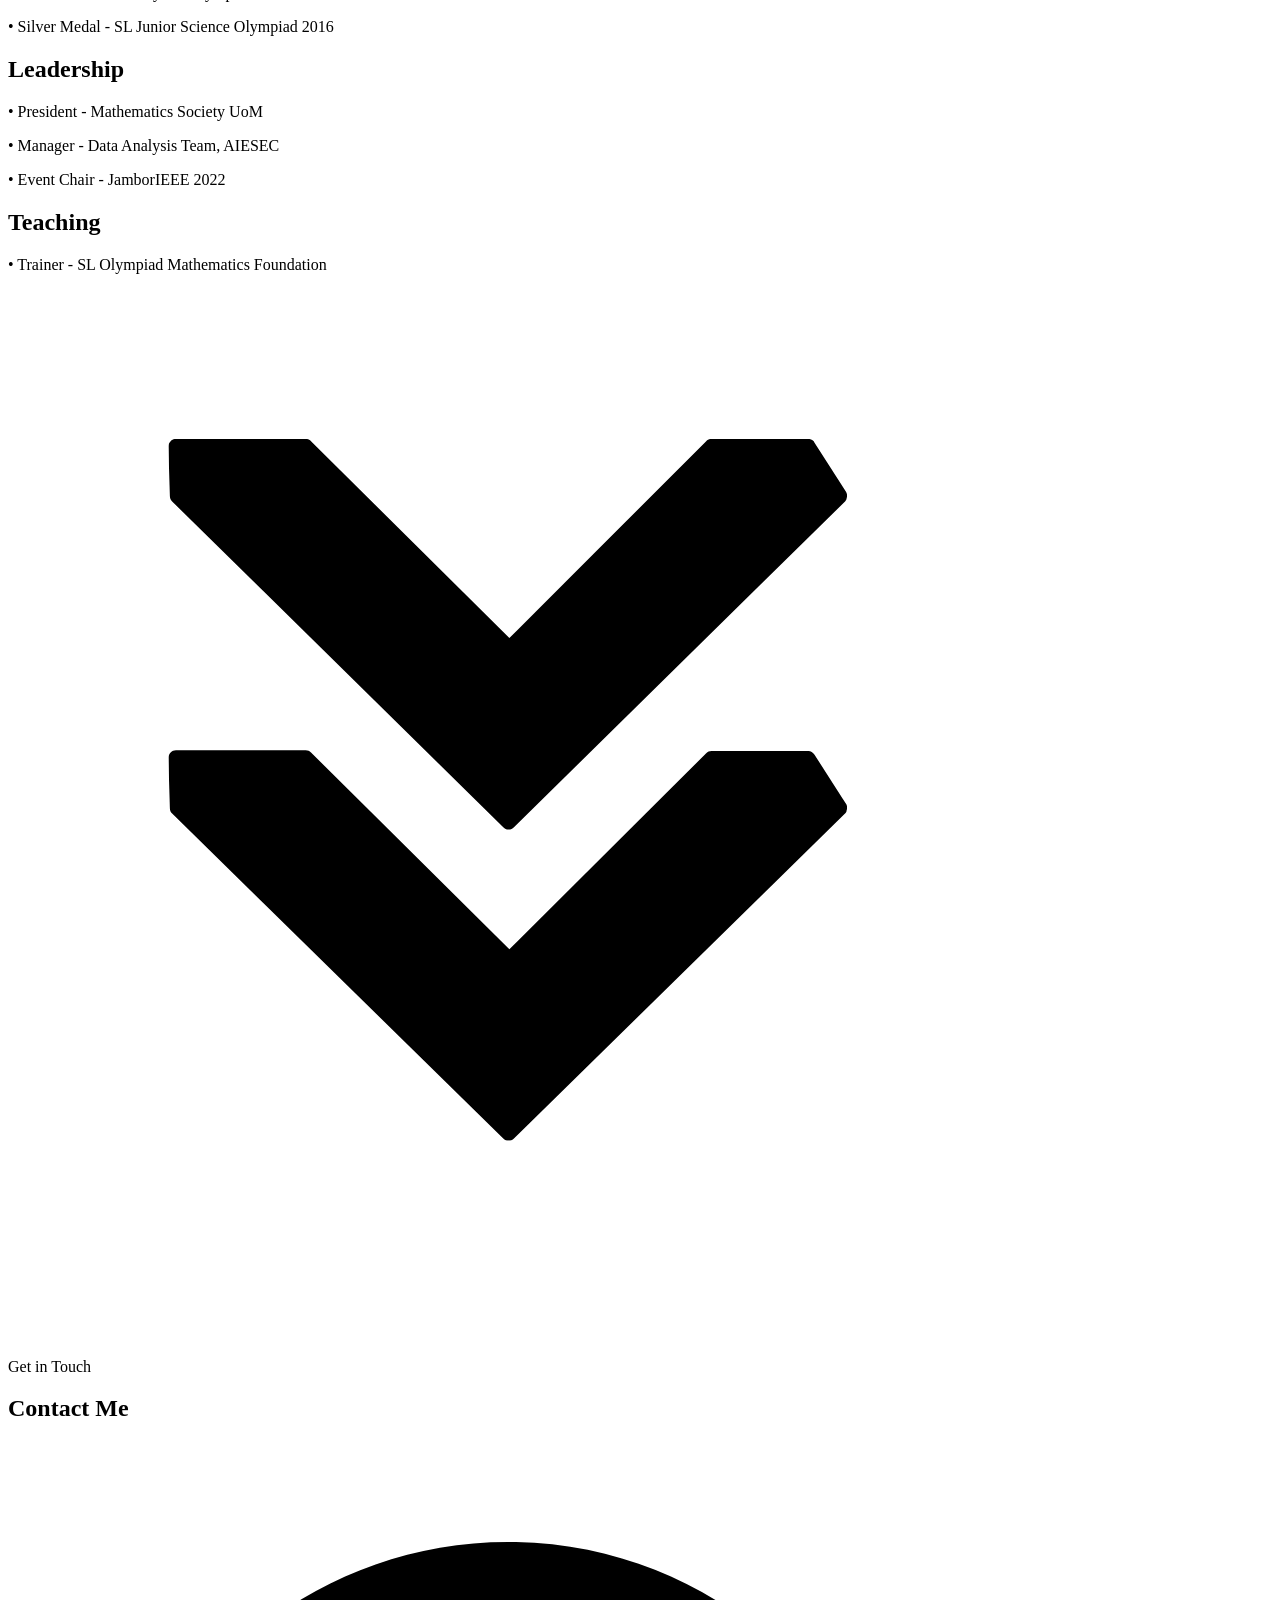
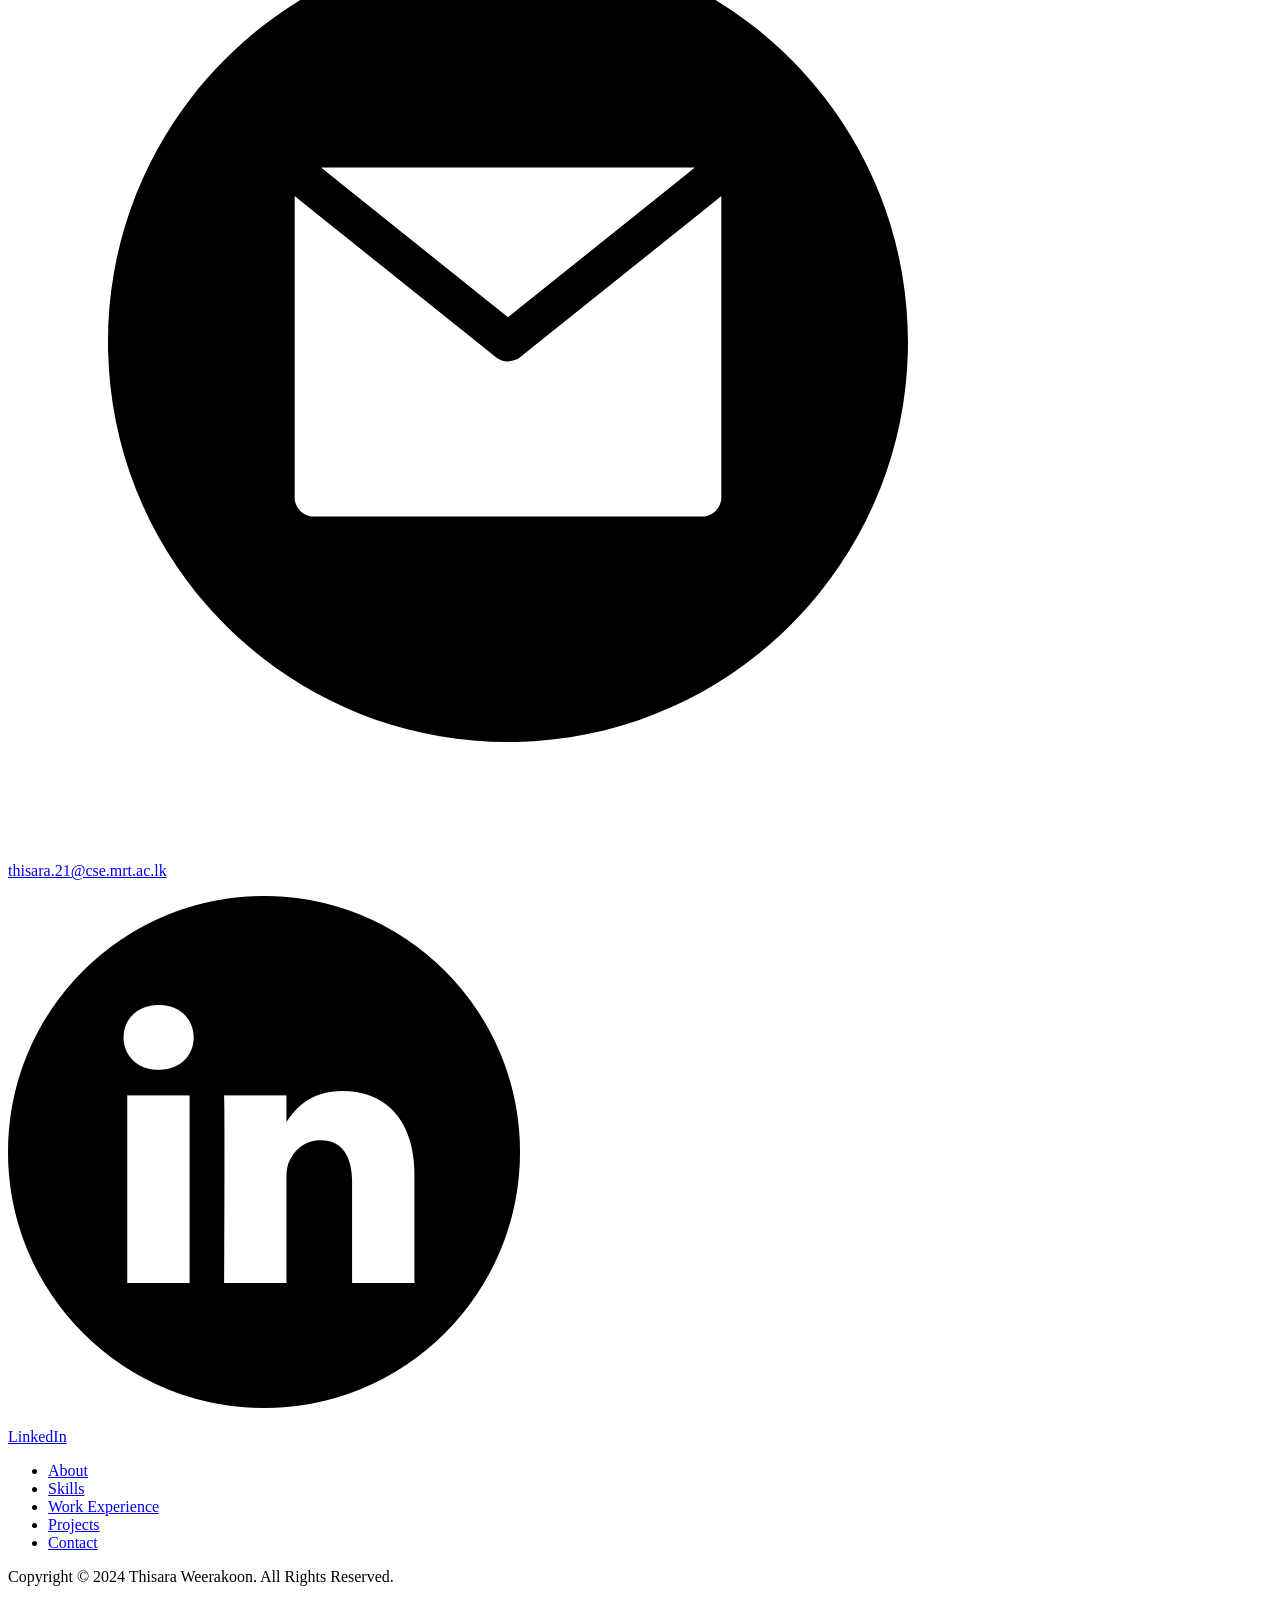
==== commit 94bf0d48: "edit" ====
--- a/index.html
+++ b/index.html
@@ -70,7 +70,7 @@
         </div>
       </div>
     </section>
-    <section id="about" style="margin-bottom: 0;">      
+    <section id="about" style="margin-bottom: 0; height: fit-content; min-height: 40vh; padding-bottom: 5rem;">      
       <h1 class="title">About Me</h1>
       <p class="section__text__p1">
         Apache Contributor and open source enthusiast with hands-on experience in building clean and maintainable software. I am a continuous learner with a keen interest in backend engineering, machine learning and exploring the intersection of compilers and AI to build efficient systems.
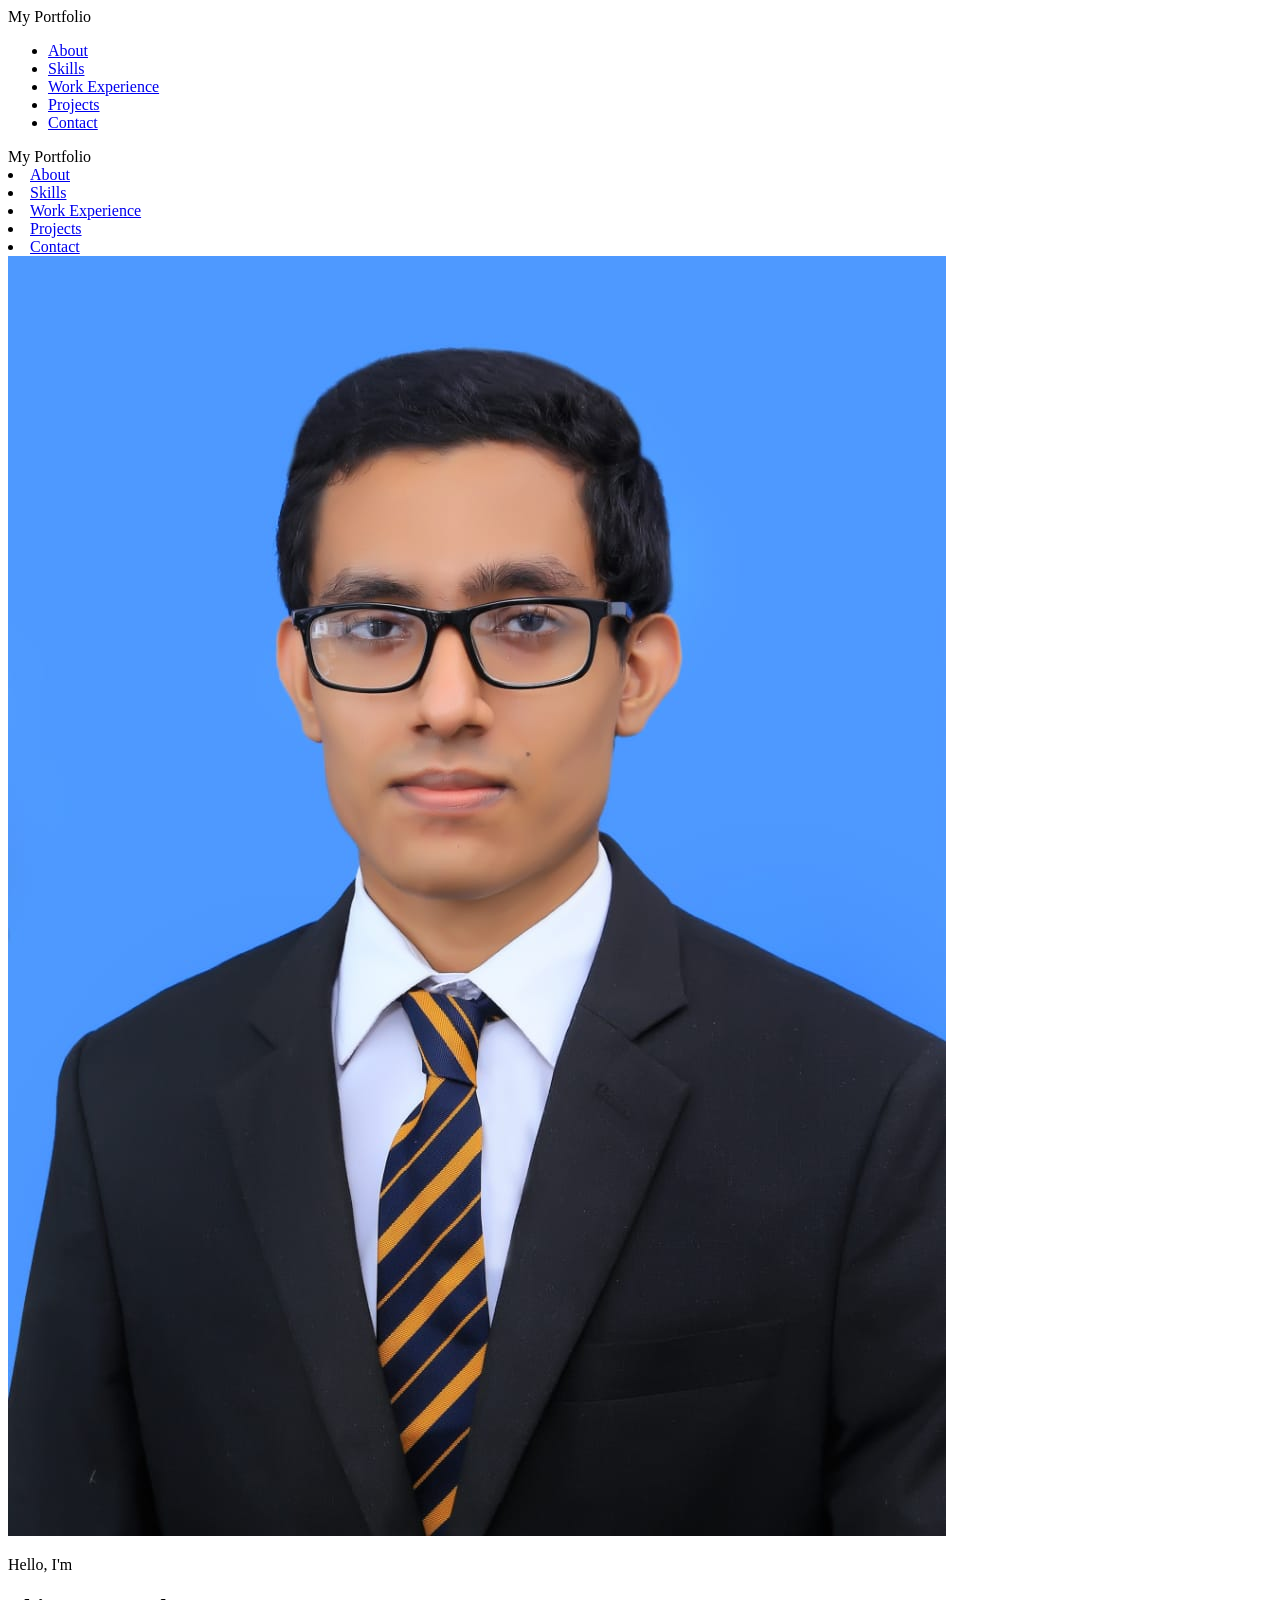
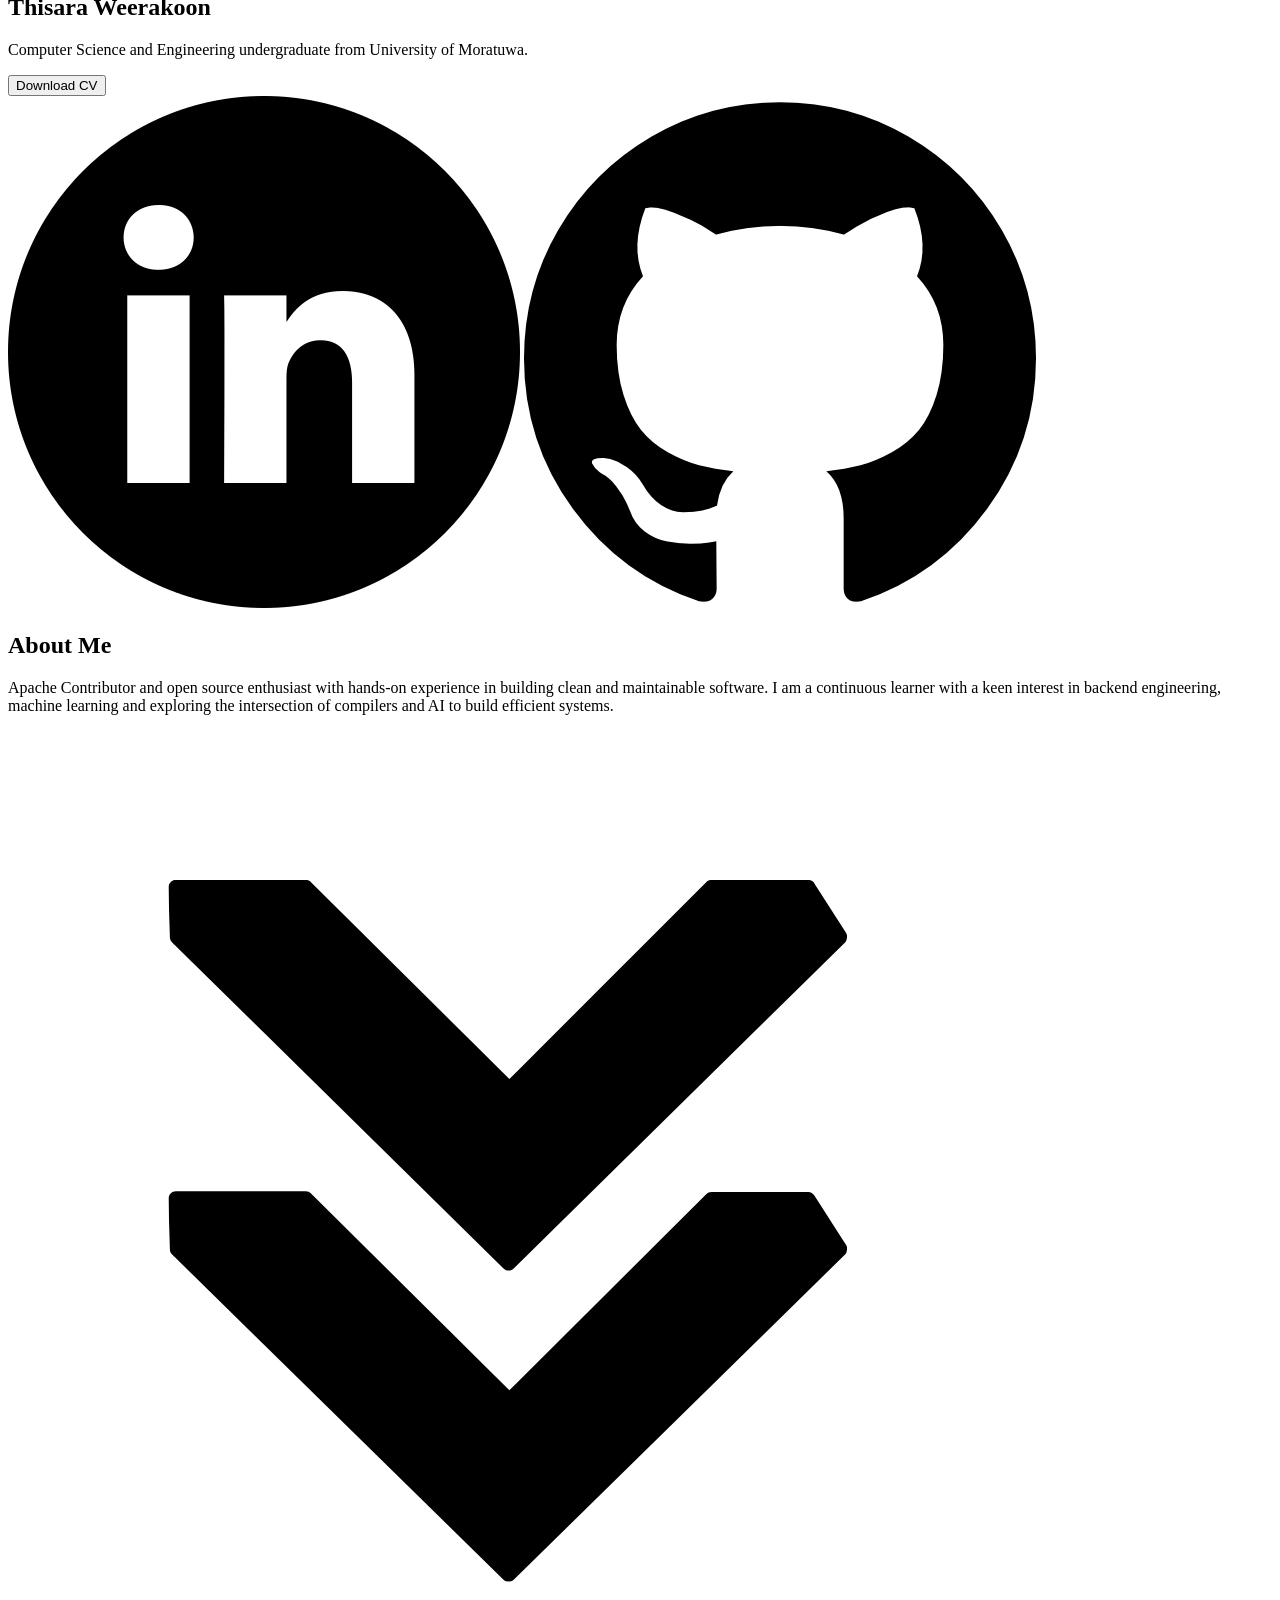
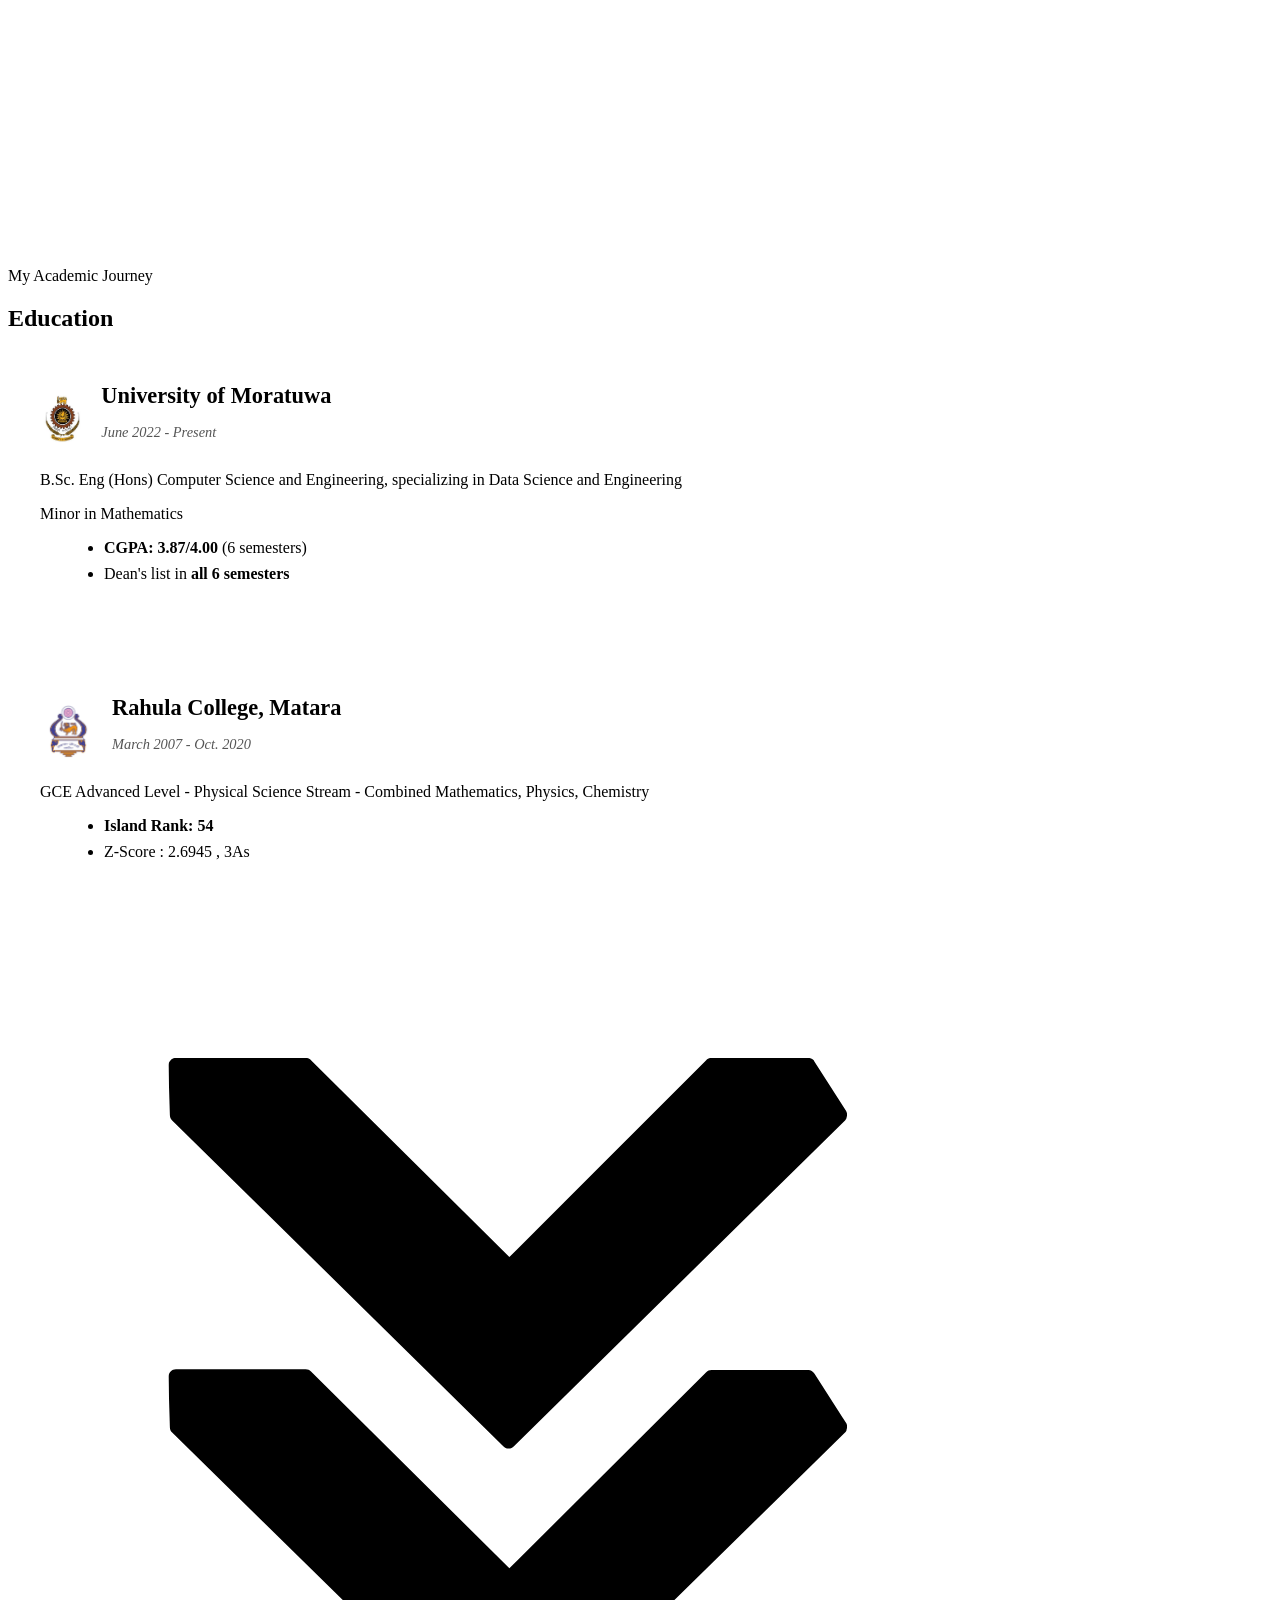
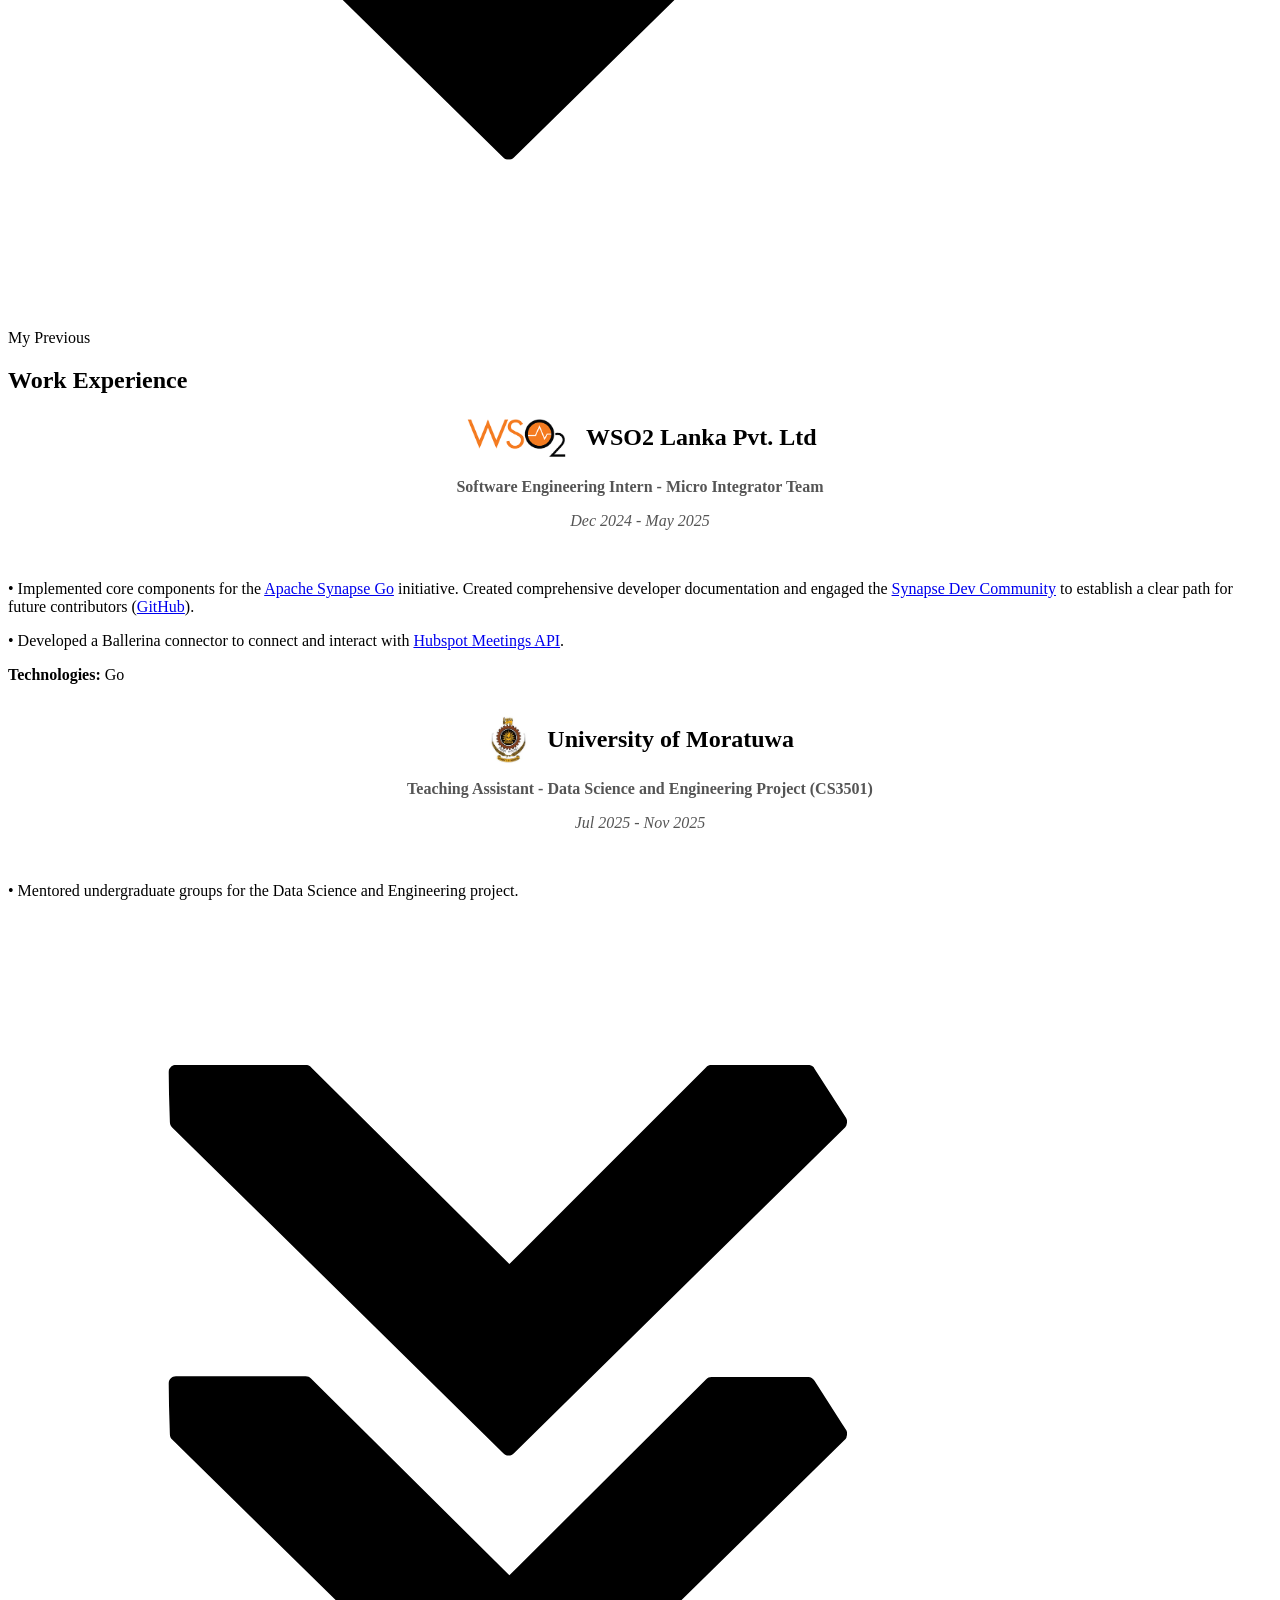
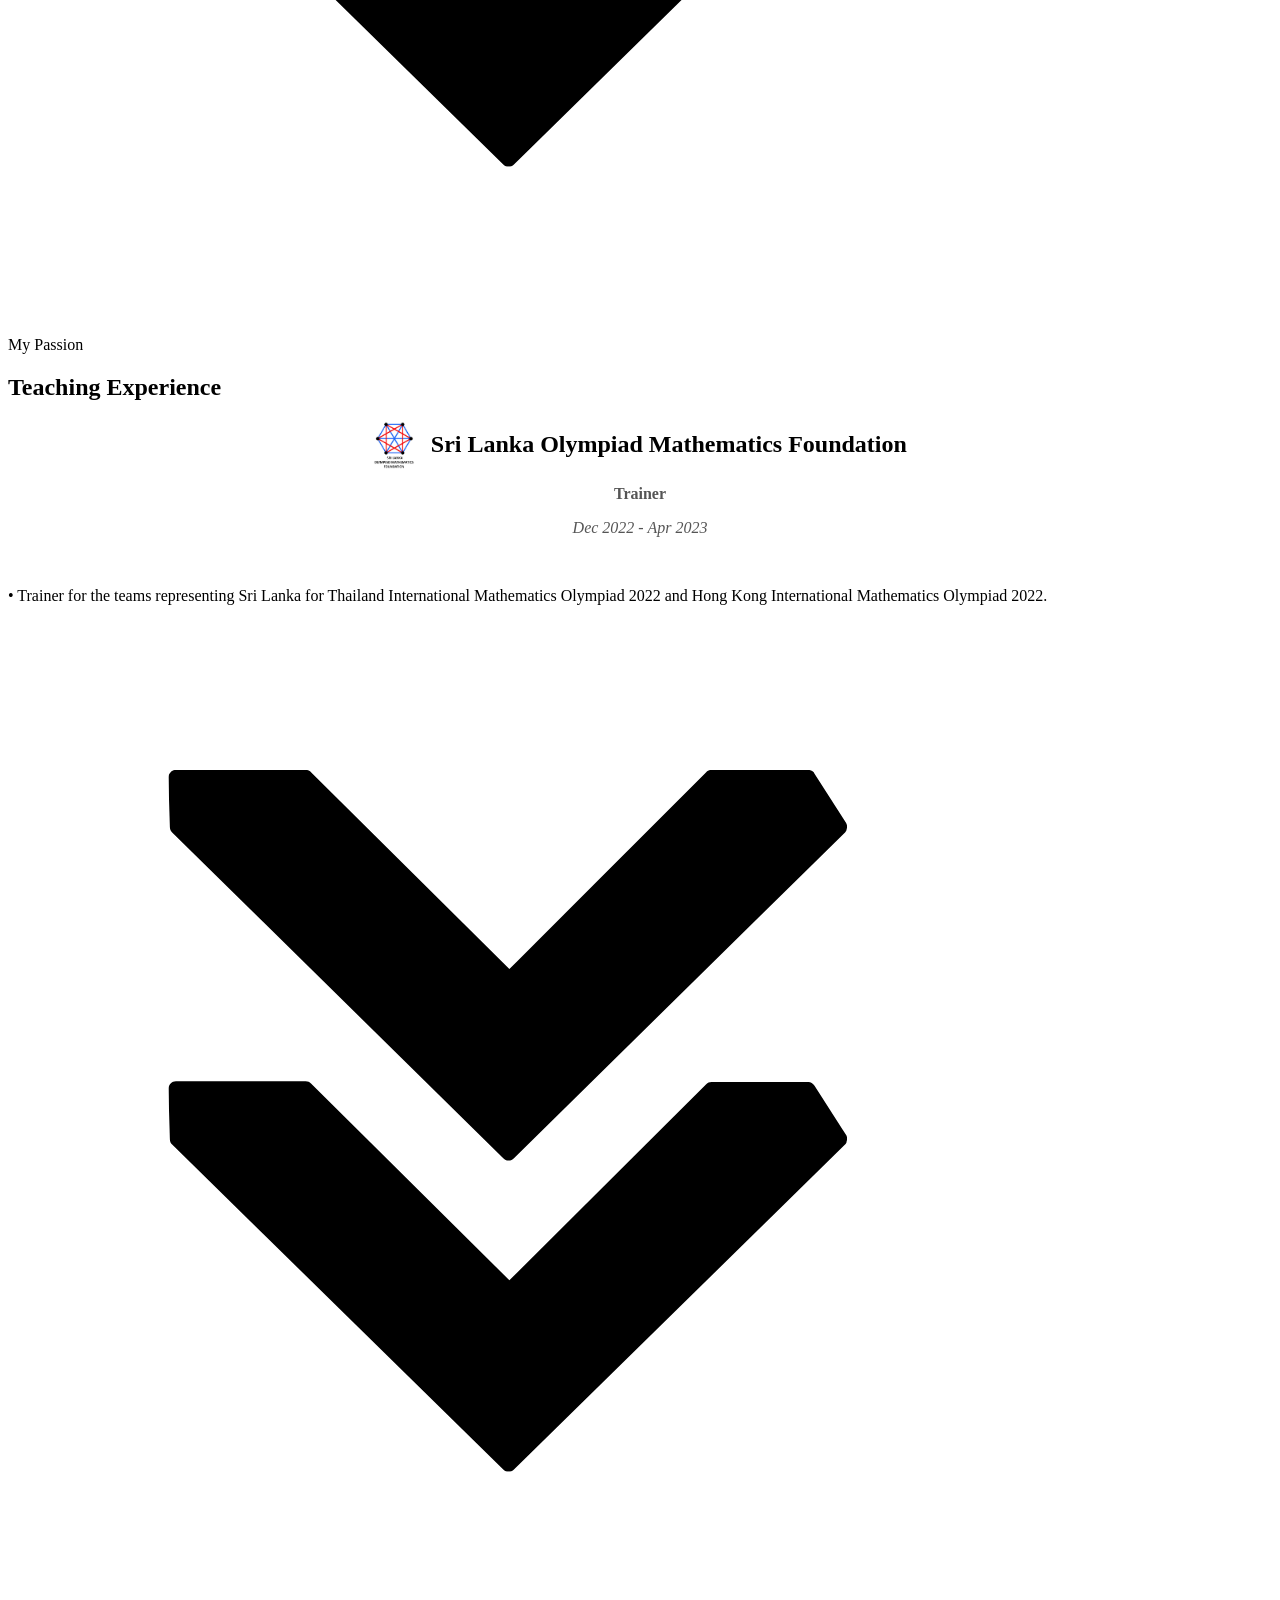
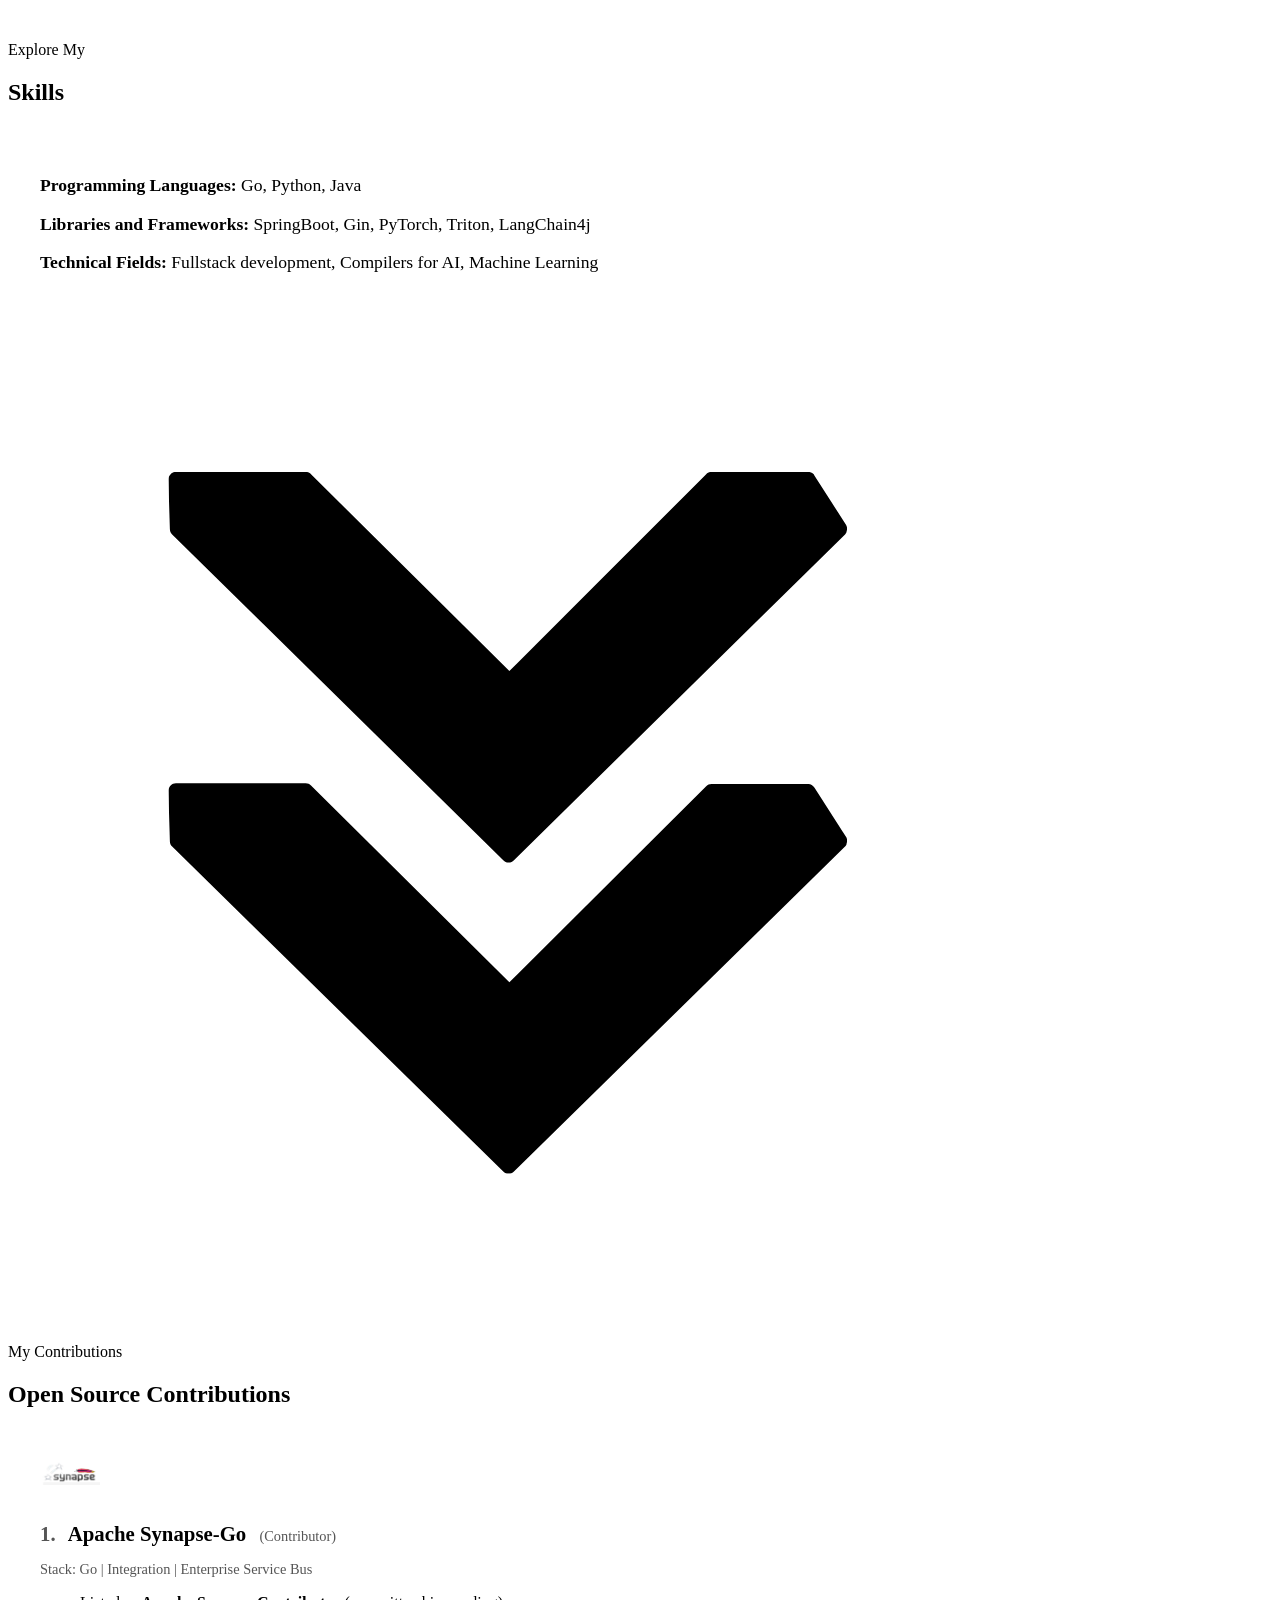
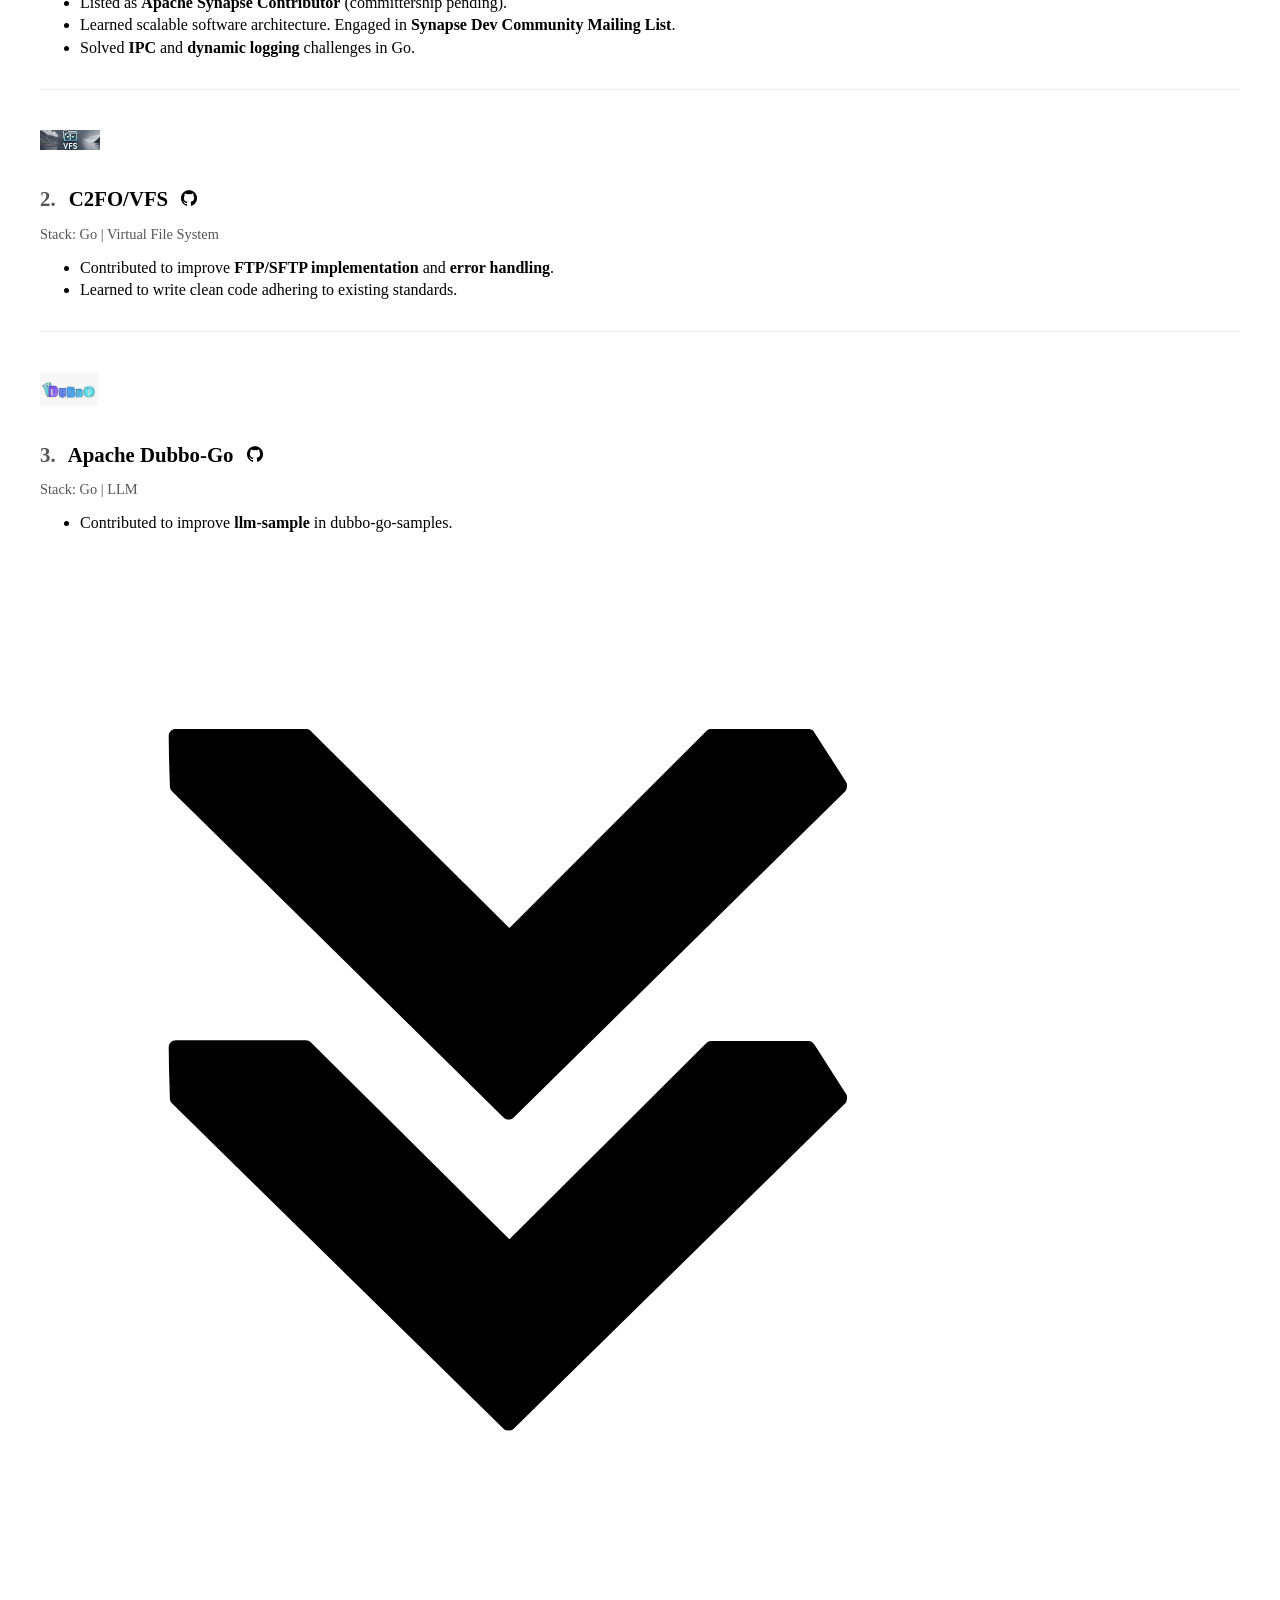
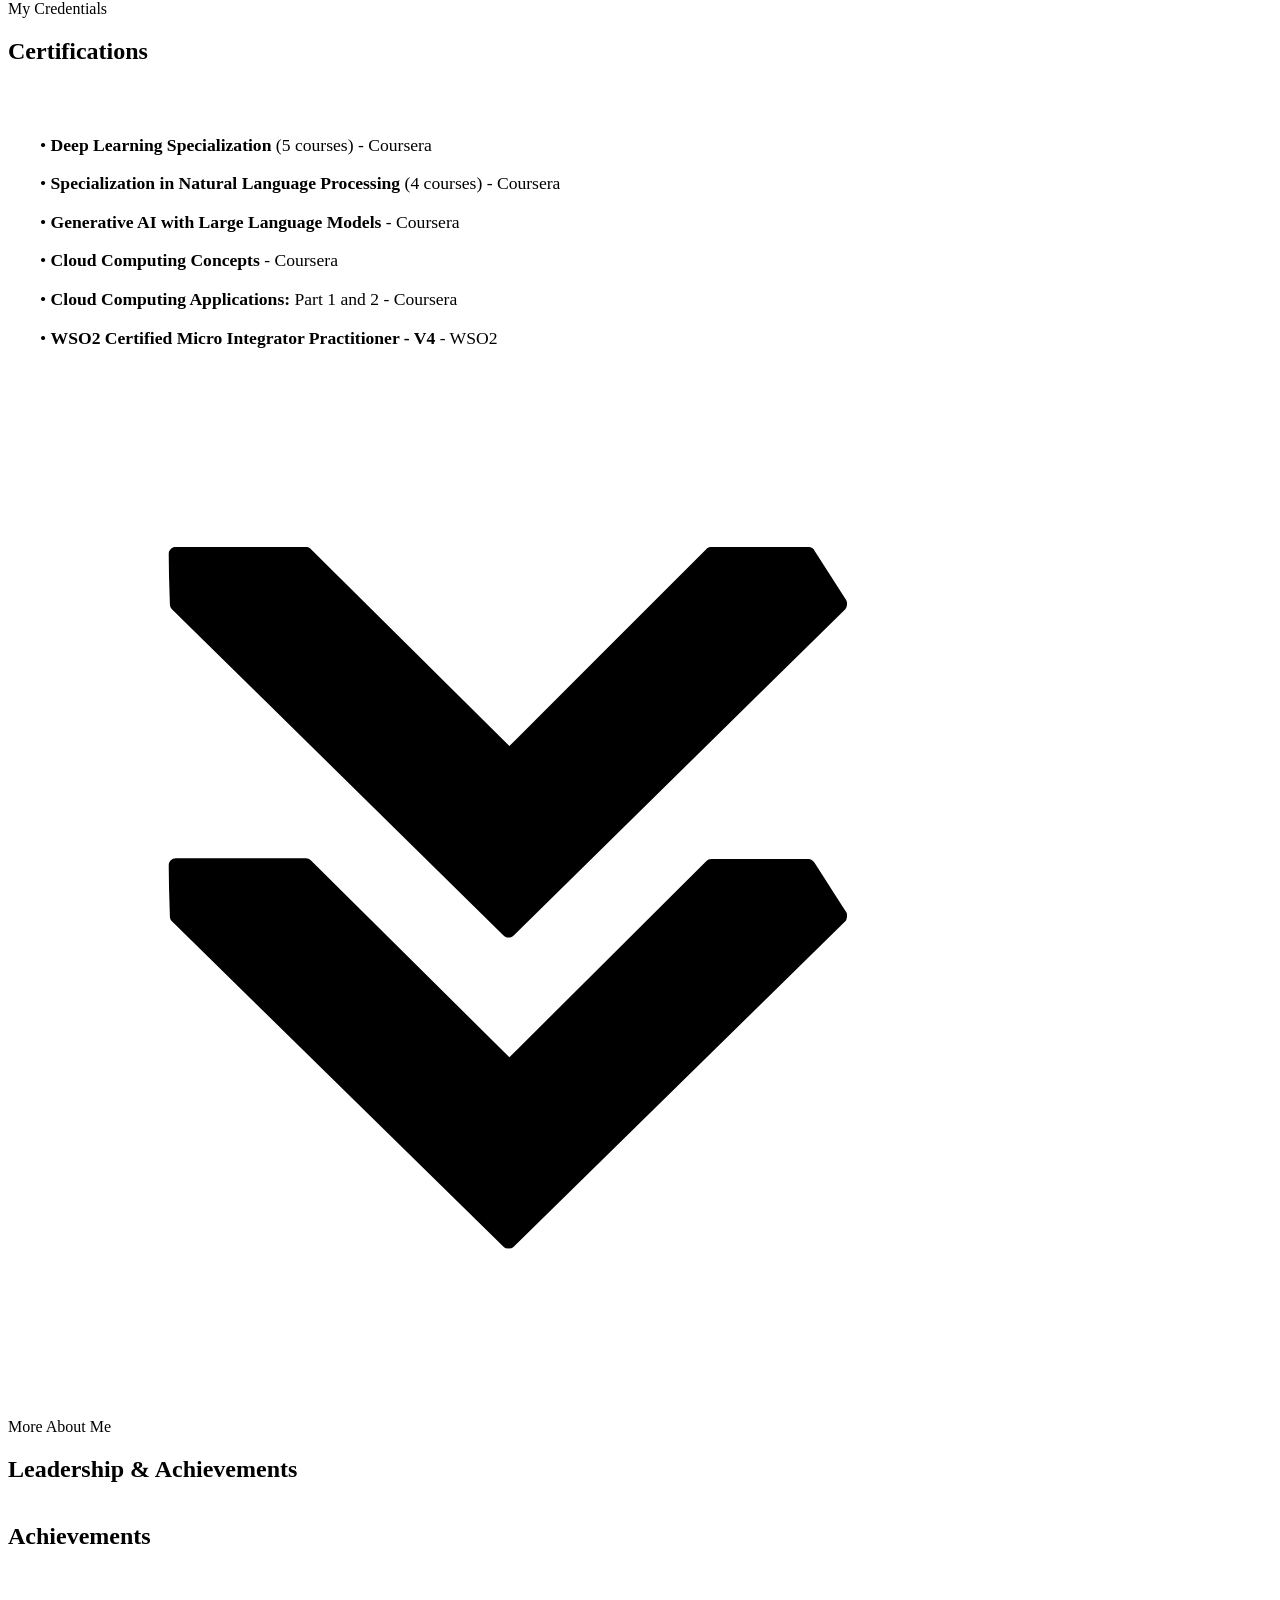
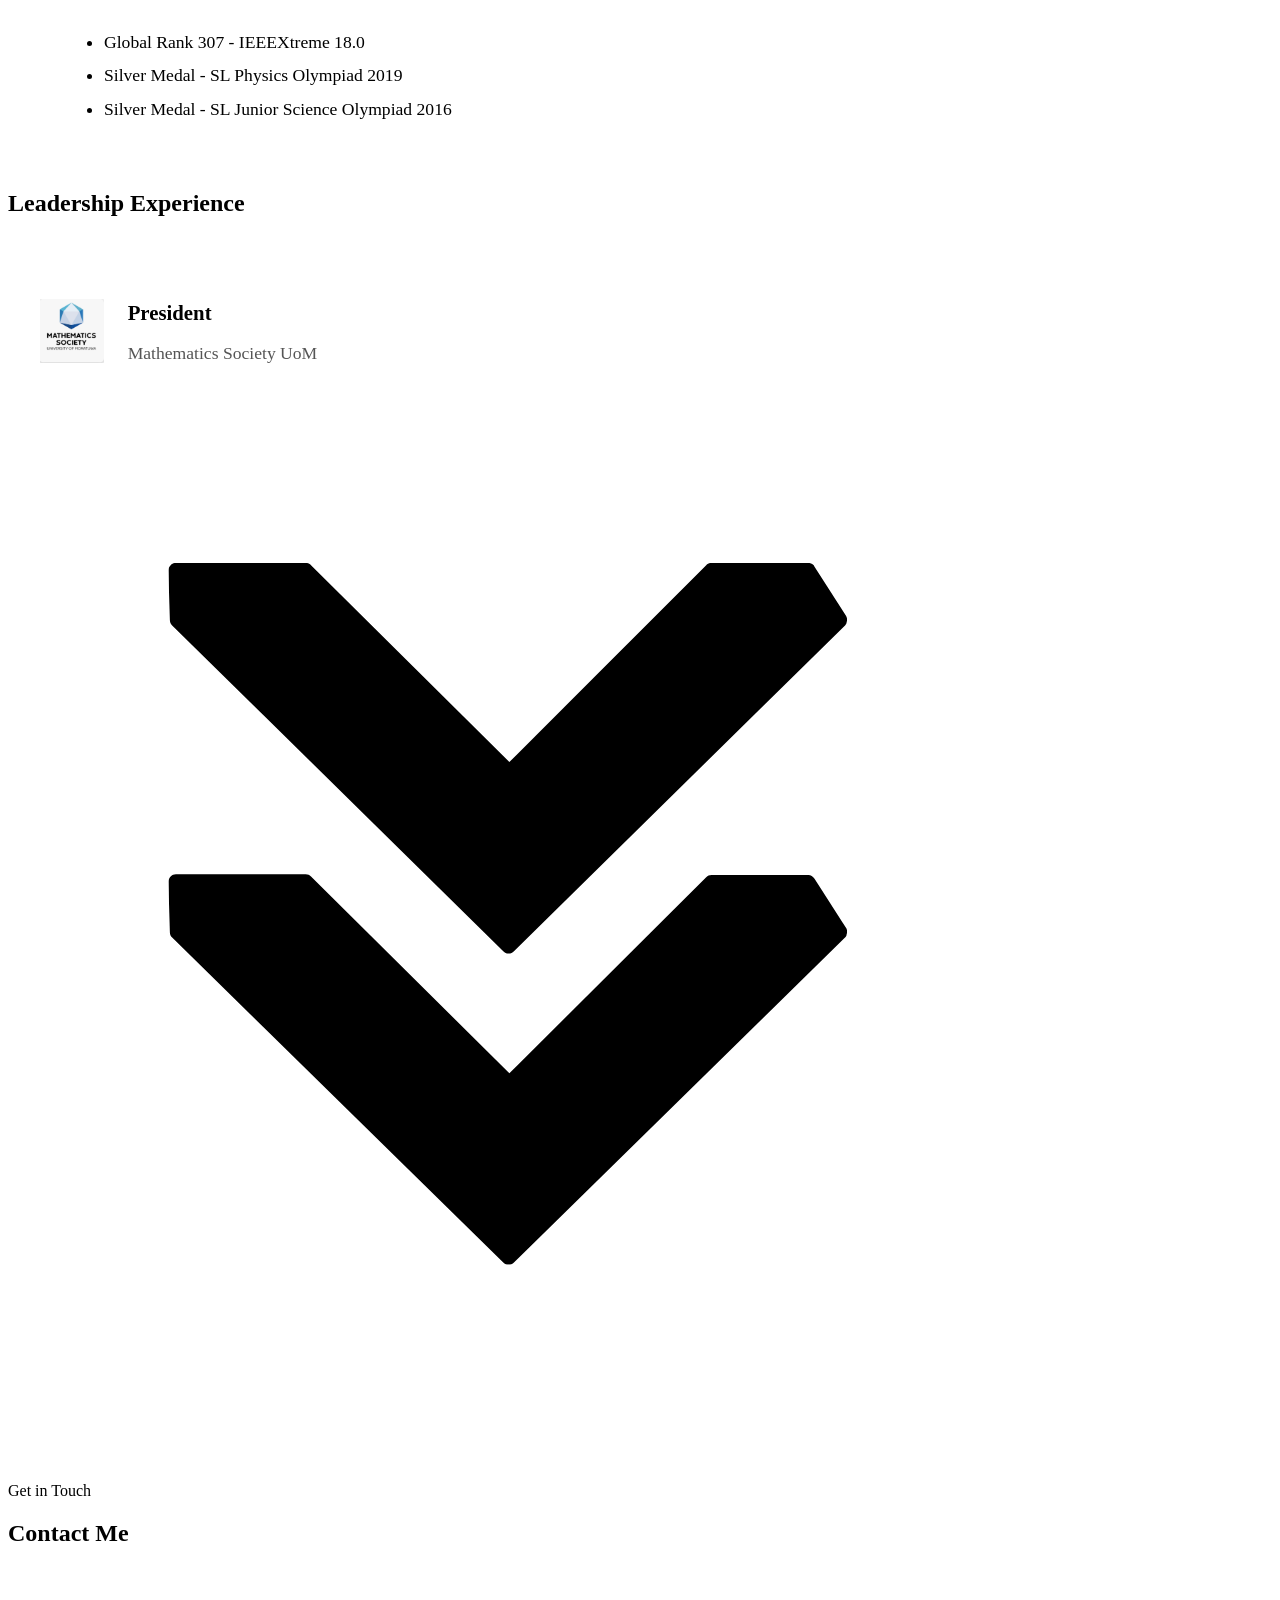
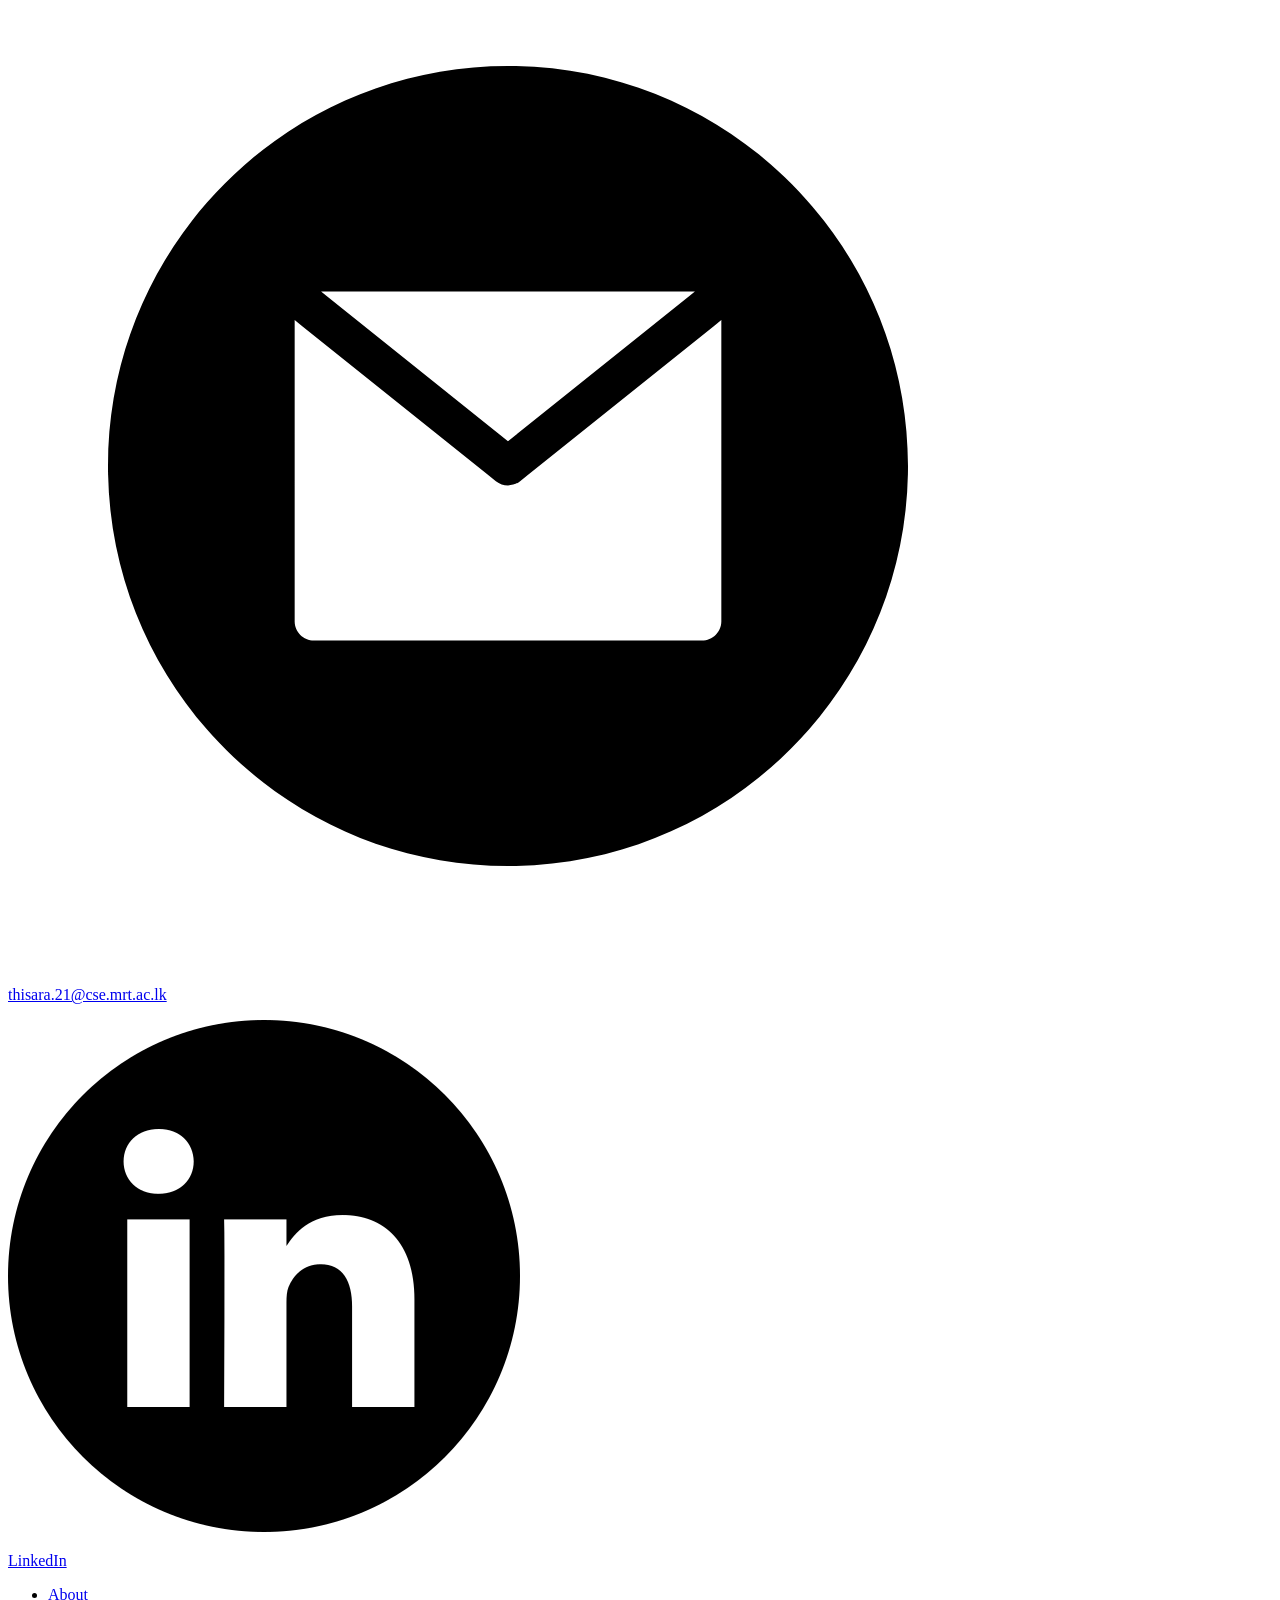
==== commit 8b5cc213: "edit" ====
--- a/index.html
+++ b/index.html
@@ -328,34 +328,37 @@
       />
     </section>
 
-    <section id="achievements" style="height: fit-content; margin-bottom: 4rem;">
+    <section id="achievements" style="height: fit-content; min-height: 40vh; margin-bottom: 4rem;">
       <p class="section__text__p1">More About Me</p>
       <h1 class="title">Leadership & Achievements</h1>
-      <div class="experience-details-container">
-        <div class="about-containers">
-          <div class="details-container">
-            <h2 class="experience-sub-title">Achievements</h2>
-            <div class="article-container" style="display:block; text-align:left;">
-               <p>• Global Rank 307 - IEEEXtreme 18.0</p>
-               <p>• Silver Medal - SL Physics Olympiad 2019</p>
-               <p>• Silver Medal - SL Junior Science Olympiad 2016</p>
-            </div>
-          </div>
-          <div class="details-container">
-            <h2 class="experience-sub-title">Leadership</h2>
-             <div class="article-container" style="display:block; text-align:left;">
-               <p>• President - Mathematics Society UoM</p>
-               <p>• Manager - Data Analysis Team, AIESEC</p>
-               <p>• Event Chair - JamborIEEE 2022</p>
-            </div>
-          </div>
-           <div class="details-container">
-            <h2 class="experience-sub-title">Teaching</h2>
-             <div class="article-container" style="display:block; text-align:left;">
-               <p>• Trainer - SL Olympiad Mathematics Foundation</p>
-            </div>
-          </div>
-        </div>
+      <div class="experience-details-container" style="flex-direction: column; gap: 2rem; align-items: center;">
+        
+        <!-- Achievements Section -->
+        <div class="about-containers" style="width: 80%; display: flex; flex-direction: column; gap: 1rem;">
+           <h2 class="experience-sub-title" style="align-self: flex-start; margin-bottom: 1rem;">Achievements</h2>
+           <div class="details-container" style="text-align: left; padding: 2rem;">
+             <ul style="margin-left: 1.5rem; font-size: 1.1rem;">
+                <li style="margin-bottom: 0.8rem;">Global Rank 307 - IEEEXtreme 18.0</li>
+                <li style="margin-bottom: 0.8rem;">Silver Medal - SL Physics Olympiad 2019</li>
+                <li>Silver Medal - SL Junior Science Olympiad 2016</li>
+             </ul>
+           </div>
+        </div>
+
+        <!-- Leadership Section -->
+        <div class="about-containers" style="width: 80%; display: flex; flex-direction: column; gap: 1rem;">
+           <h2 class="experience-sub-title" style="align-self: flex-start; margin-bottom: 1rem;">Leadership Experience</h2>
+           <div class="details-container" style="text-align: left; padding: 2rem;">
+             <div style="display: flex; gap: 1.5rem; align-items: center;">
+                 <img src="./assets/mathematics.png" alt="Mathematics Society Logo" style="height: 4rem; width: auto;">
+                 <div>
+                    <h3 style="font-size: 1.3rem; margin-bottom: 0.5rem; font-weight: 600;">President</h3>
+                    <p style="font-size: 1.1rem; color: #555;">Mathematics Society UoM</p>
+                 </div>
+             </div>
+           </div>
+        </div>
+
       </div>
        <img
         src="./assets/arrow.png"
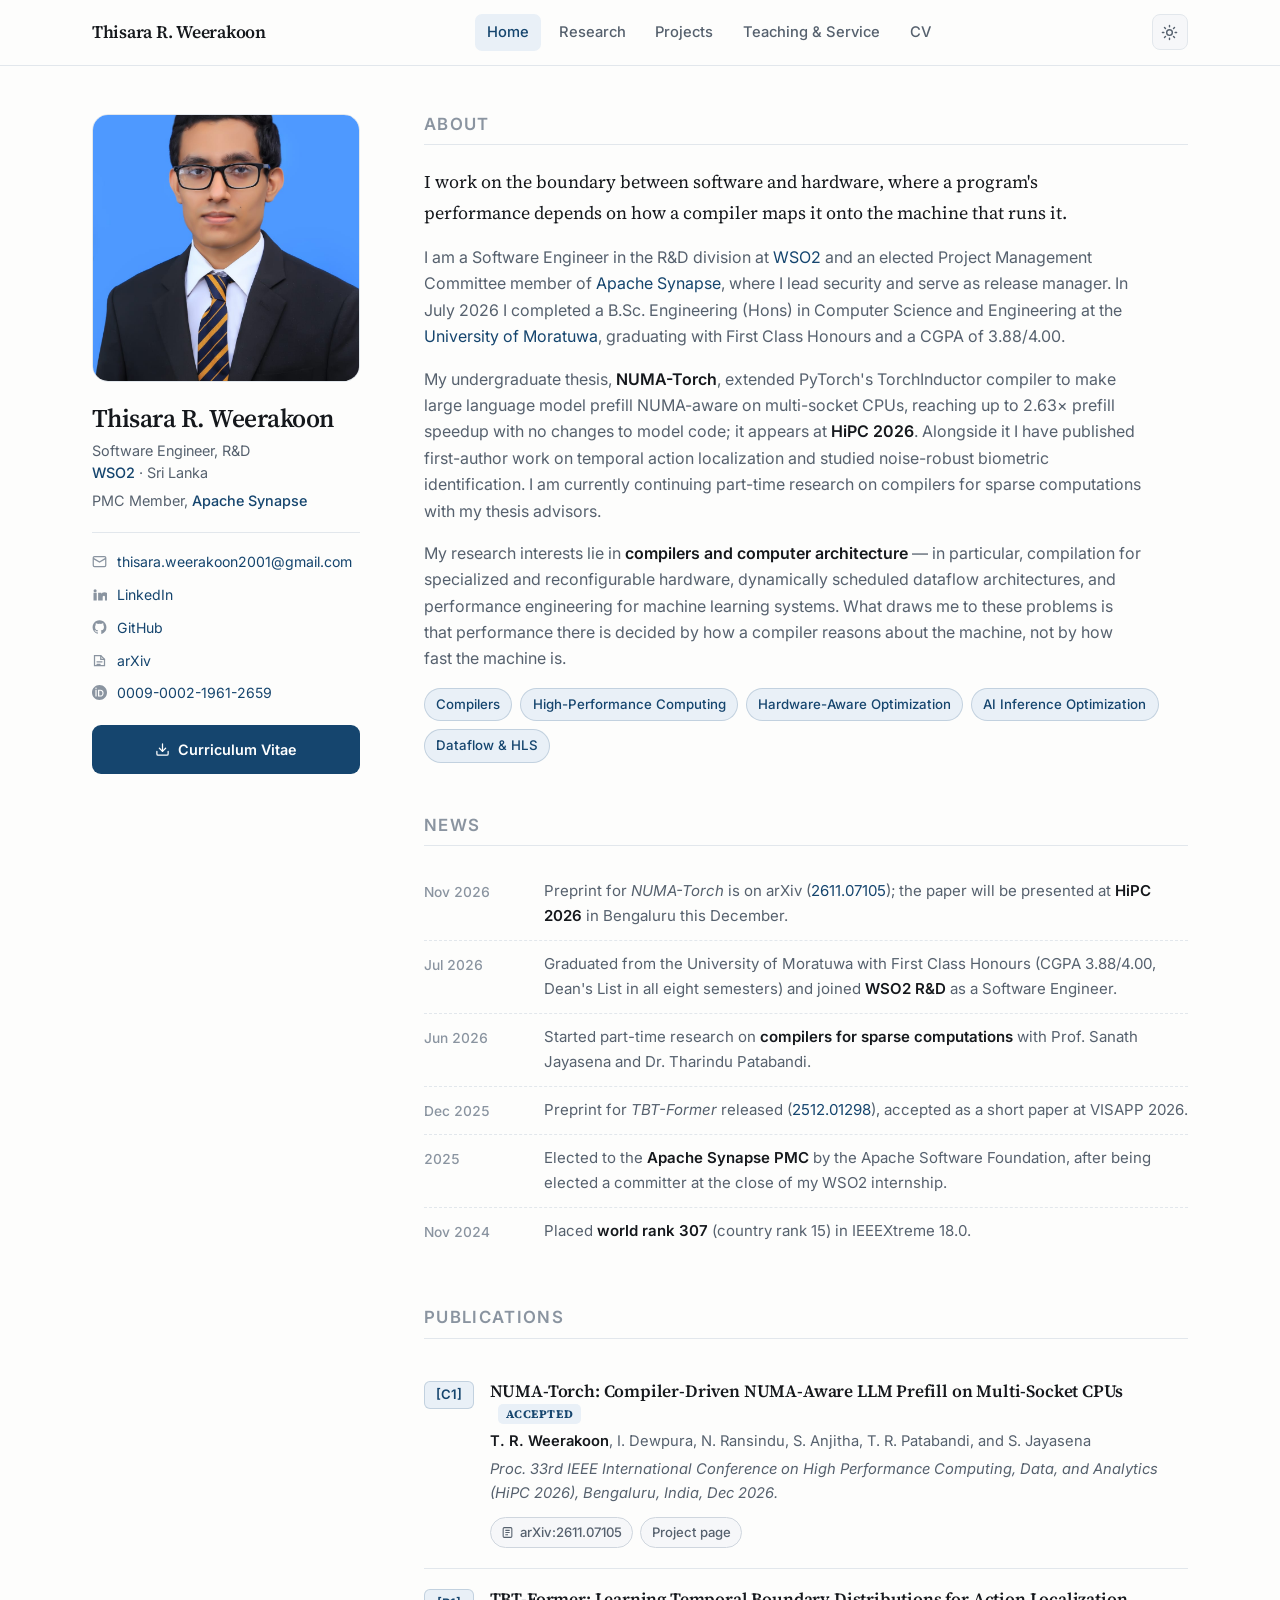
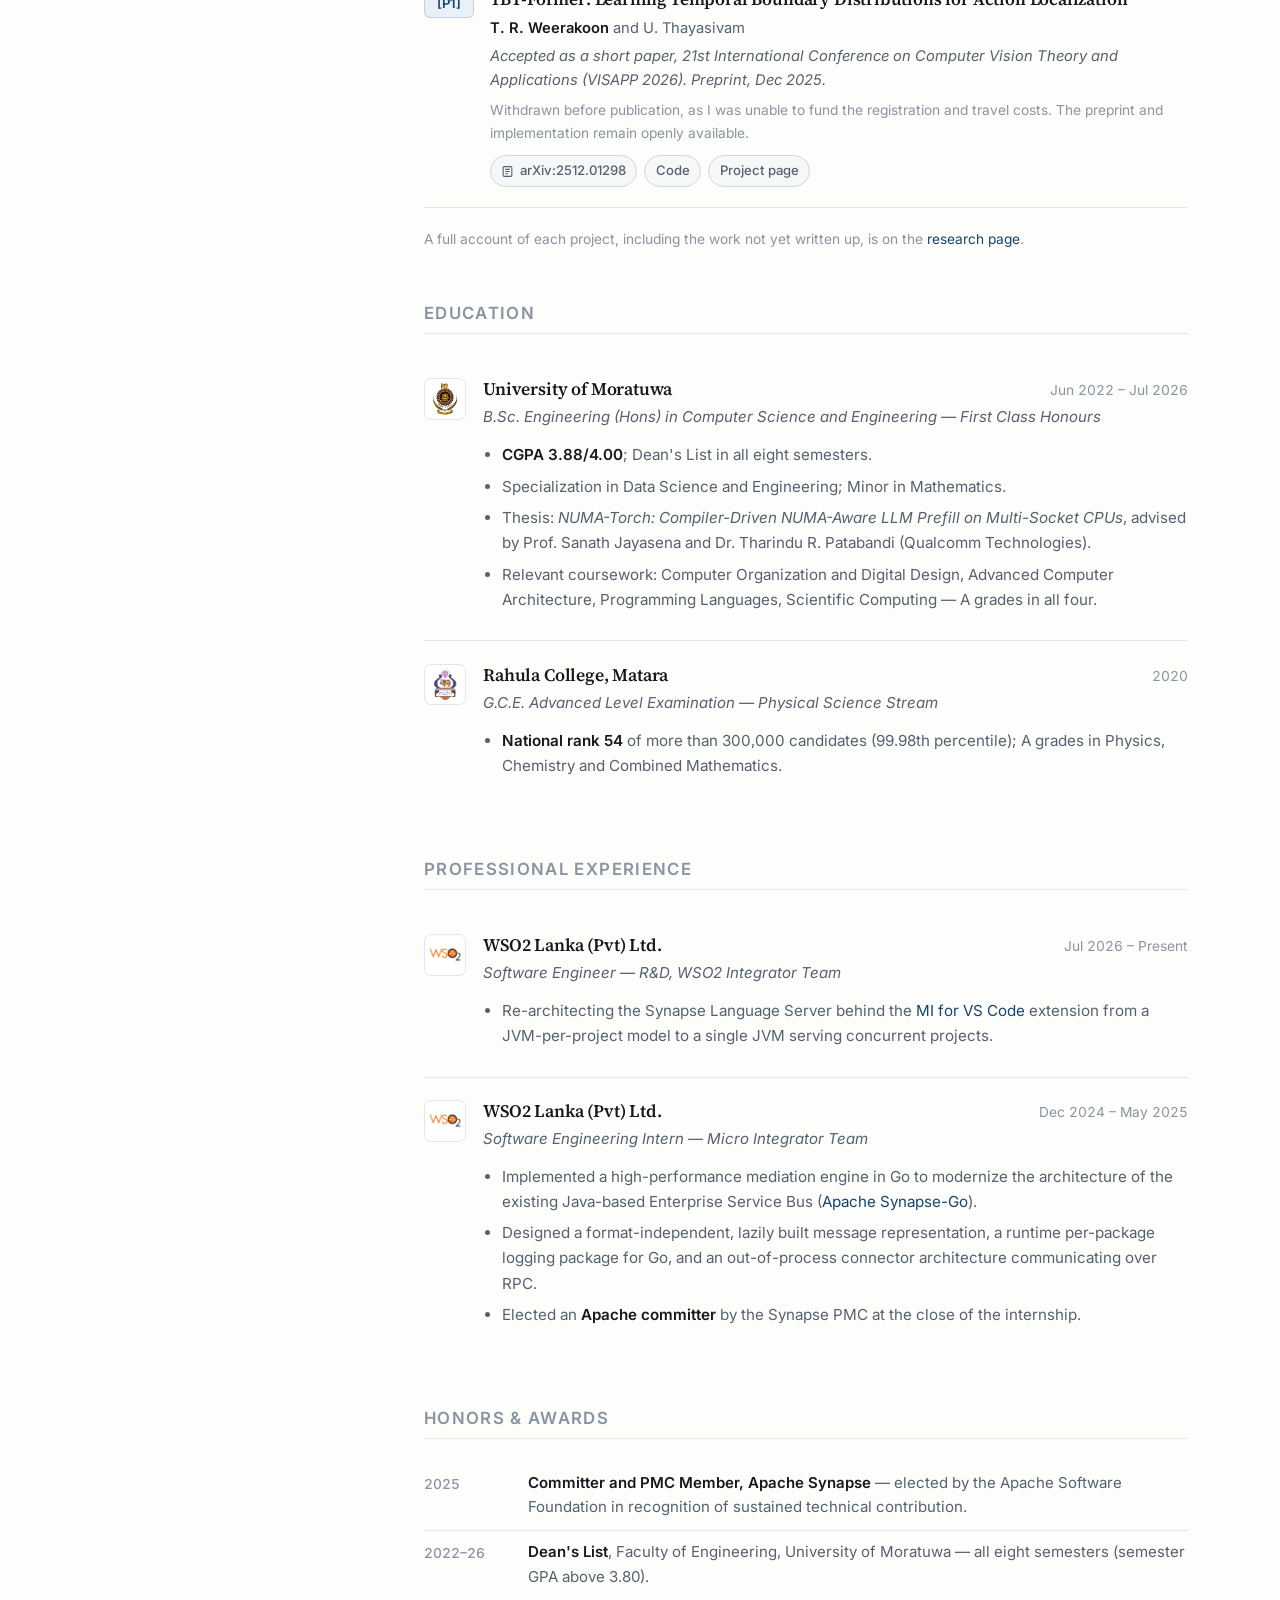
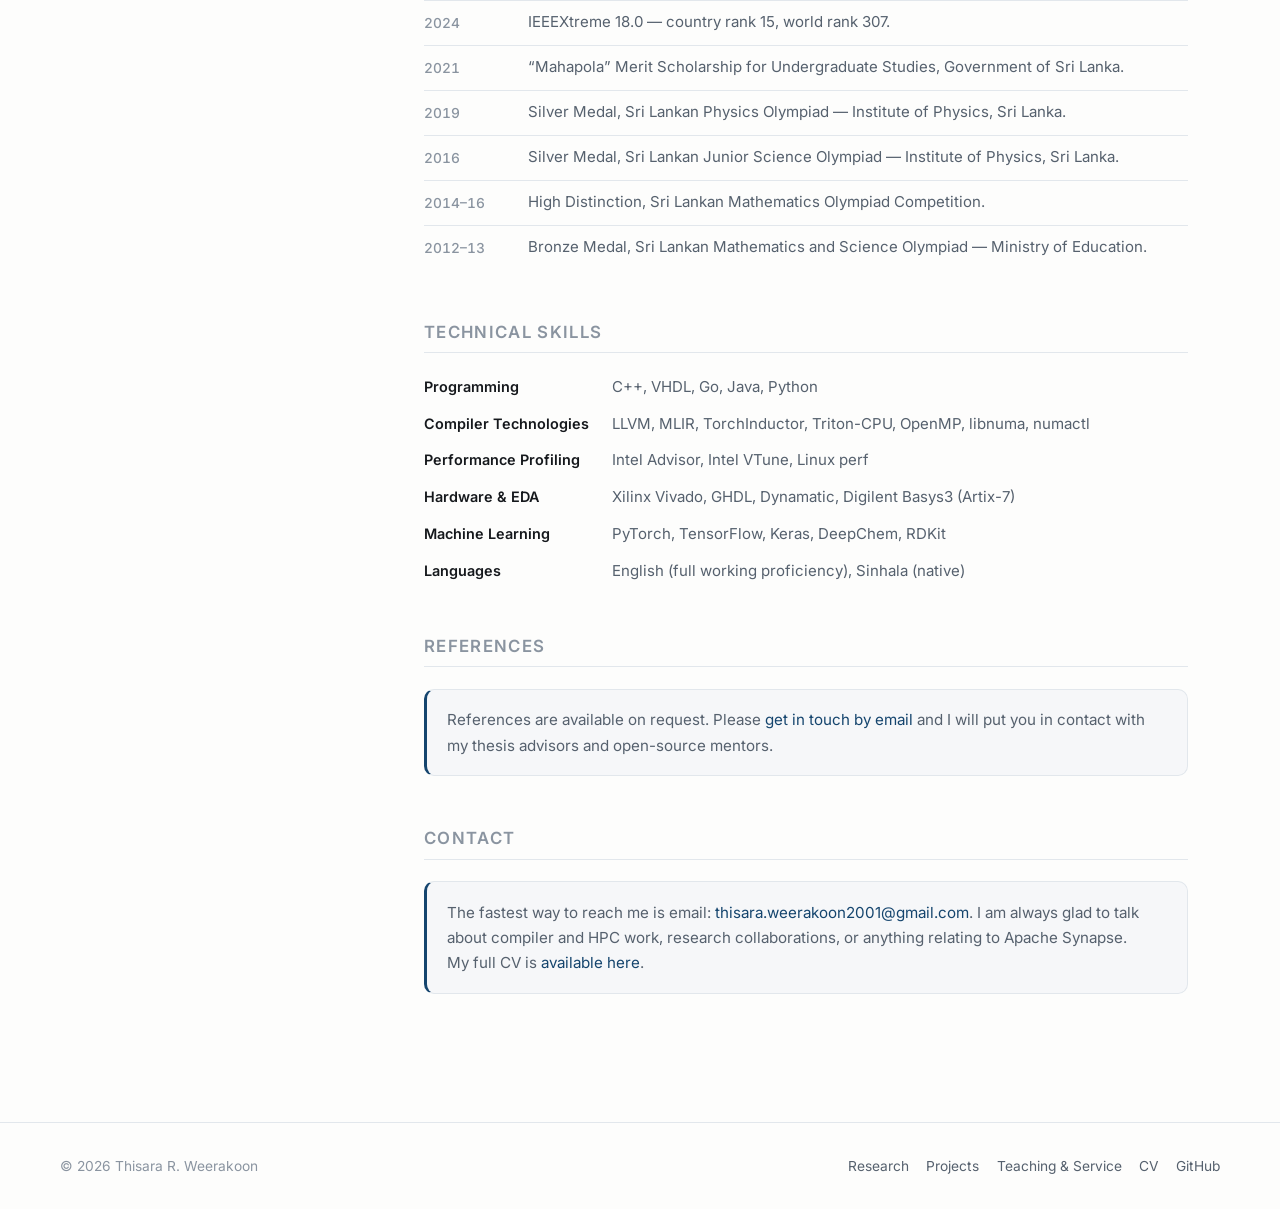
==== commit 9ab082a4: "Rebuild portfolio as an academic site Restructure the site around research output and bring every se" ====
--- a/index.html
+++ b/index.html
@@ -2,409 +2,475 @@
 <html lang="en">
   <head>
     <meta charset="UTF-8" />
-    <meta http-equiv="X-UA-Compatible" content="IE=edge" />
     <meta name="viewport" content="width=device-width, initial-scale=1.0" />
-    <title>My Portfolio</title>
+    <title>Thisara R. Weerakoon</title>
+    <meta
+      name="description"
+      content="Thisara R. Weerakoon — compilers, high-performance computing and hardware-aware optimization. Software Engineer at WSO2 R&D and Apache Synapse PMC member."
+    />
+    <meta name="author" content="Thisara R. Weerakoon" />
+    <meta property="og:title" content="Thisara R. Weerakoon" />
+    <meta
+      property="og:description"
+      content="Compilers, high-performance computing and hardware-aware optimization."
+    />
+    <meta property="og:type" content="website" />
+    <link rel="icon" href="./assets/profile-pic.jpg" />
     <link rel="stylesheet" href="style.css" />
-    <link rel="stylesheet" href="mediaqueries.css" />
+    <script>
+      // Applied before paint to avoid a flash of the wrong theme.
+      try {
+        var t = localStorage.getItem("theme");
+        if (t) document.documentElement.setAttribute("data-theme", t);
+      } catch (e) {}
+    </script>
   </head>
   <body>
-    <nav id="desktop-nav">
-      <div class="logo">My Portfolio</div>
-      <div>
-        <ul class="nav-links">
-          <li><a href="#about">About</a></li>
-          <li><a href="#skills">Skills</a></li>
-          <li><a href="#experience">Work Experience</a></li>
+    <a class="skip-link" href="#main">Skip to content</a>
+
+    <header class="site-header">
+      <div class="site-header__inner">
+        <a class="brand" href="index.html">Thisara R. Weerakoon</a>
+        <ul class="nav" id="nav">
+          <li><a href="index.html" class="is-active">Home</a></li>
+          <li><a href="research.html">Research</a></li>
           <li><a href="projects.html">Projects</a></li>
-          <li><a href="#contact">Contact</a></li>
+          <li><a href="teaching.html">Teaching &amp; Service</a></li>
+          <li><a href="./CV-Thisara_Weerakoon.pdf" target="_blank" rel="noopener">CV</a></li>
+        </ul>
+        <div class="header-tools">
+          <button class="icon-btn theme-toggle" id="themeToggle" aria-label="Toggle colour theme">
+            <svg class="sun" viewBox="0 0 24 24" fill="none" stroke="currentColor" stroke-width="2" stroke-linecap="round" aria-hidden="true"><circle cx="12" cy="12" r="4"/><path d="M12 2v2M12 20v2M4.93 4.93l1.41 1.41M17.66 17.66l1.41 1.41M2 12h2M20 12h2M6.34 17.66l-1.41 1.41M19.07 4.93l-1.41 1.41"/></svg>
+            <svg class="moon" viewBox="0 0 24 24" fill="none" stroke="currentColor" stroke-width="2" stroke-linecap="round" stroke-linejoin="round" aria-hidden="true"><path d="M21 12.79A9 9 0 1 1 11.21 3 7 7 0 0 0 21 12.79z"/></svg>
+          </button>
+          <button class="icon-btn nav-toggle" id="navToggle" aria-label="Toggle navigation" aria-expanded="false">
+            <svg viewBox="0 0 24 24" fill="none" stroke="currentColor" stroke-width="2" stroke-linecap="round" aria-hidden="true"><path d="M3 6h18M3 12h18M3 18h18"/></svg>
+          </button>
+        </div>
+      </div>
+    </header>
+
+    <div class="layout" id="main">
+      <!-- ------------------------------------------------ sidebar -->
+      <aside class="sidebar">
+        <img class="portrait" src="./assets/profile-pic.jpg" alt="Thisara R. Weerakoon" />
+        <div class="sidebar__meta">
+          <h1 class="sidebar__name">Thisara R. Weerakoon</h1>
+          <p class="sidebar__role">
+            Software Engineer, R&amp;D<br />
+            <a href="https://wso2.com" target="_blank" rel="noopener">WSO2</a> &middot; Sri Lanka
+          </p>
+          <p class="sidebar__role">
+            PMC Member,
+            <a href="https://synapse.apache.org/" target="_blank" rel="noopener">Apache Synapse</a>
+          </p>
+
+          <ul class="contact-list">
+            <li>
+              <svg viewBox="0 0 24 24" fill="none" stroke="currentColor" stroke-width="2" aria-hidden="true"><rect x="2" y="4" width="20" height="16" rx="2"/><path d="m2 7 10 6 10-6"/></svg>
+              <a href="mailto:thisara.weerakoon2001@gmail.com">thisara.weerakoon2001@gmail.com</a>
+            </li>
+            <li>
+              <svg viewBox="0 0 24 24" fill="currentColor" aria-hidden="true"><path d="M4.98 3.5a2.5 2.5 0 1 1 0 5 2.5 2.5 0 0 1 0-5zM2.4 21.5h5.16V9.25H2.4V21.5zM9.8 9.25h4.95v1.68h.07c.69-1.24 2.37-2.55 4.88-2.55 5.22 0 6.18 3.3 6.18 7.6v5.52h-5.15v-4.9c0-1.17-.02-2.67-1.67-2.67-1.67 0-1.93 1.27-1.93 2.59v4.98H9.8V9.25z"/></svg>
+              <a href="https://www.linkedin.com/in/weerakoon-thisara-rathnayaka-881826177/" target="_blank" rel="noopener">LinkedIn</a>
+            </li>
+            <li>
+              <svg viewBox="0 0 24 24" fill="currentColor" aria-hidden="true"><path d="M12 .5C5.73.5.9 5.33.9 11.6c0 4.9 3.18 9.06 7.59 10.53.55.1.75-.24.75-.53v-2.07c-3.09.67-3.74-1.3-3.74-1.3-.5-1.29-1.23-1.63-1.23-1.63-1-.69.08-.67.08-.67 1.12.08 1.7 1.15 1.7 1.15.99 1.7 2.6 1.21 3.23.93.1-.72.39-1.21.7-1.49-2.47-.28-5.06-1.24-5.06-5.5 0-1.22.43-2.21 1.15-2.99-.12-.28-.5-1.42.1-2.95 0 0 .94-.3 3.07 1.14a10.6 10.6 0 0 1 5.6 0c2.12-1.44 3.06-1.14 3.06-1.14.6 1.53.22 2.67.11 2.95.72.78 1.15 1.77 1.15 2.99 0 4.27-2.6 5.21-5.08 5.49.4.35.76 1.03.76 2.08v3.08c0 .3.2.64.76.53A11.11 11.11 0 0 0 23.1 11.6C23.1 5.33 18.27.5 12 .5z"/></svg>
+              <a href="https://github.com/ThisaraWeerakoon" target="_blank" rel="noopener">GitHub</a>
+            </li>
+            <li>
+              <svg viewBox="0 0 24 24" fill="none" stroke="currentColor" stroke-width="2" stroke-linecap="round" aria-hidden="true"><path d="M4 4h10l6 6v10a0 0 0 0 1 0 0H4z"/><path d="M14 4v6h6"/><path d="M8 14h8M8 18h5"/></svg>
+              <a href="https://arxiv.org/search/?searchtype=author&amp;query=Weerakoon%2C+T+R" target="_blank" rel="noopener">arXiv</a>
+            </li>
+            <li>
+              <svg viewBox="0 0 24 24" fill="currentColor" aria-hidden="true"><path d="M12 0C5.37 0 0 5.37 0 12s5.37 12 12 12 12-5.37 12-12S18.63 0 12 0zM7.37 18.5h-1.9V7.59h1.9V18.5zM6.42 6.3a1.1 1.1 0 1 1 0-2.2 1.1 1.1 0 0 1 0 2.2zm5.1 12.2H9.6V7.59h3.78c3.6 0 5.17 2.57 5.17 5.46 0 3.14-2.45 5.45-5.2 5.45h-1.83zm.1-9.2v7.5h1.6c2.28 0 3.5-1.73 3.5-3.74 0-1.96-1.15-3.76-3.5-3.76h-1.6z"/></svg>
+              <a href="https://orcid.org/0009-0002-1961-2659" target="_blank" rel="noopener">0009-0002-1961-2659</a>
+            </li>
+          </ul>
+
+          <a class="cv-button" href="./CV-Thisara_Weerakoon.pdf" target="_blank" rel="noopener">
+            <svg viewBox="0 0 24 24" fill="none" stroke="currentColor" stroke-width="2" stroke-linecap="round" stroke-linejoin="round" aria-hidden="true"><path d="M21 15v4a2 2 0 0 1-2 2H5a2 2 0 0 1-2-2v-4"/><path d="M7 10l5 5 5-5"/><path d="M12 15V3"/></svg>
+            Curriculum Vitae
+          </a>
+        </div>
+      </aside>
+
+      <!-- ------------------------------------------------ main -->
+      <main>
+        <!-- About -->
+        <section class="section" id="about">
+          <h2 class="section__title">About</h2>
+          <div class="prose">
+            <p class="lede">
+              I work on the boundary between software and hardware, where a program's performance
+              depends on how a compiler maps it onto the machine that runs it.
+            </p>
+            <p>
+              I am a Software Engineer in the R&amp;D division at
+              <a href="https://wso2.com" target="_blank" rel="noopener">WSO2</a> and an elected
+              Project Management Committee member of
+              <a href="https://synapse.apache.org/" target="_blank" rel="noopener">Apache Synapse</a>,
+              where I lead security and serve as release manager. In July 2026 I completed a
+              B.Sc. Engineering (Hons) in Computer Science and Engineering at the
+              <a href="https://uom.lk/cse" target="_blank" rel="noopener">University of Moratuwa</a>,
+              graduating with First Class Honours and a CGPA of 3.88/4.00.
+            </p>
+            <p>
+              My undergraduate thesis,
+              <a href="research.html#numa-torch"><strong>NUMA-Torch</strong></a>, extended PyTorch's
+              TorchInductor compiler to make large language model prefill NUMA-aware on multi-socket
+              CPUs, reaching up to 2.63&times; prefill speedup with no changes to model code; it
+              appears at <strong>HiPC 2026</strong>. Alongside it I have published first-author work
+              on temporal action localization and studied noise-robust biometric identification. I am
+              currently continuing part-time research on compilers for sparse computations with my
+              thesis advisors.
+            </p>
+            <p>
+              My research interests lie in <strong>compilers and computer architecture</strong> &mdash;
+              in particular, compilation for specialized and reconfigurable hardware, dynamically
+              scheduled dataflow architectures, and performance engineering for machine learning
+              systems. What draws me to these problems is that performance there is decided by how a
+              compiler reasons about the machine, not by how fast the machine is.
+            </p>
+          </div>
+
+          <div class="tag-row">
+            <span class="tag">Compilers</span>
+            <span class="tag">High-Performance Computing</span>
+            <span class="tag">Hardware-Aware Optimization</span>
+            <span class="tag">AI Inference Optimization</span>
+            <span class="tag">Dataflow &amp; HLS</span>
+          </div>
+        </section>
+
+        <!-- News -->
+        <section class="section" id="news">
+          <h2 class="section__title">News</h2>
+          <ul class="news">
+            <li>
+              <span class="news__date">Nov 2026</span>
+              <span
+                >Preprint for <em>NUMA-Torch</em> is on arXiv
+                (<a href="https://arxiv.org/abs/2611.07105" target="_blank" rel="noopener">2611.07105</a>);
+                the paper will be presented at <strong>HiPC 2026</strong> in Bengaluru this December.</span
+              >
+            </li>
+            <li>
+              <span class="news__date">Jul 2026</span>
+              <span
+                >Graduated from the University of Moratuwa with First Class Honours (CGPA 3.88/4.00,
+                Dean's List in all eight semesters) and joined <strong>WSO2 R&amp;D</strong> as a
+                Software Engineer.</span
+              >
+            </li>
+            <li>
+              <span class="news__date">Jun 2026</span>
+              <span
+                >Started part-time research on <strong>compilers for sparse computations</strong> with
+                Prof. Sanath Jayasena and Dr. Tharindu Patabandi.</span
+              >
+            </li>
+            <li>
+              <span class="news__date">Dec 2025</span>
+              <span
+                >Preprint for <em>TBT-Former</em> released
+                (<a href="https://arxiv.org/abs/2512.01298" target="_blank" rel="noopener">2512.01298</a>),
+                accepted as a short paper at VISAPP 2026.</span
+              >
+            </li>
+            <li>
+              <span class="news__date">2025</span>
+              <span
+                >Elected to the <strong>Apache Synapse PMC</strong> by the Apache Software Foundation,
+                after being elected a committer at the close of my WSO2 internship.</span
+              >
+            </li>
+            <li>
+              <span class="news__date">Nov 2024</span>
+              <span>Placed <strong>world rank 307</strong> (country rank 15) in IEEEXtreme 18.0.</span>
+            </li>
+          </ul>
+        </section>
+
+        <!-- Publications -->
+        <section class="section" id="publications">
+          <h2 class="section__title">Publications</h2>
+
+          <article class="pub">
+            <span class="pub__key">[C1]</span>
+            <div>
+              <h3 class="pub__title">
+                NUMA-Torch: Compiler-Driven NUMA-Aware LLM Prefill on Multi-Socket CPUs
+                <span class="badge">Accepted</span>
+              </h3>
+              <p class="pub__authors">
+                <span class="me">T. R. Weerakoon</span>, I. Dewpura, N. Ransindu, S. Anjitha,
+                T. R. Patabandi, and S. Jayasena
+              </p>
+              <p class="pub__venue">
+                Proc. 33rd IEEE International Conference on High Performance Computing, Data, and
+                Analytics (HiPC 2026), Bengaluru, India, Dec 2026.
+              </p>
+              <div class="pub__links">
+                <a class="chip" href="https://arxiv.org/abs/2611.07105" target="_blank" rel="noopener">
+                  <svg viewBox="0 0 24 24" fill="none" stroke="currentColor" stroke-width="2" aria-hidden="true"><rect x="4" y="3" width="16" height="18" rx="2"/><path d="M8 8h8M8 12h8M8 16h5"/></svg>
+                  arXiv:2611.07105
+                </a>
+                <a class="chip" href="research.html#numa-torch">Project page</a>
+              </div>
+            </div>
+          </article>
+
+          <article class="pub">
+            <span class="pub__key">[P1]</span>
+            <div>
+              <h3 class="pub__title">
+                TBT-Former: Learning Temporal Boundary Distributions for Action Localization
+              </h3>
+              <p class="pub__authors"><span class="me">T. R. Weerakoon</span> and U. Thayasivam</p>
+              <p class="pub__venue">
+                Accepted as a short paper, 21st International Conference on Computer Vision Theory and
+                Applications (VISAPP 2026). Preprint, Dec 2025.
+              </p>
+              <p class="pub__note">
+                Withdrawn before publication, as I was unable to fund the registration and travel
+                costs. The preprint and implementation remain openly available.
+              </p>
+              <div class="pub__links">
+                <a class="chip" href="https://www.arxiv.org/pdf/2512.01298" target="_blank" rel="noopener">
+                  <svg viewBox="0 0 24 24" fill="none" stroke="currentColor" stroke-width="2" aria-hidden="true"><rect x="4" y="3" width="16" height="18" rx="2"/><path d="M8 8h8M8 12h8M8 16h5"/></svg>
+                  arXiv:2512.01298
+                </a>
+                <a class="chip" href="https://github.com/aaivu/In21-S7-CS4681-AML-Research-Projects/tree/main/projects/210536K-Multi-Modal-Learning_Video-Understanding/src" target="_blank" rel="noopener">Code</a>
+                <a class="chip" href="research.html#tbt-former">Project page</a>
+              </div>
+            </div>
+          </article>
+
+          <p class="pub__note" style="margin-top: 1.25rem">
+            A full account of each project, including the work not yet written up, is on the
+            <a href="research.html">research page</a>.
+          </p>
+        </section>
+
+        <!-- Education -->
+        <section class="section" id="education">
+          <h2 class="section__title">Education</h2>
+
+          <article class="entry entry--withlogo">
+            <img class="entry__logo" src="./assets/uom.jpeg" alt="University of Moratuwa" />
+            <div>
+              <div class="entry__head">
+                <h3 class="entry__title">University of Moratuwa</h3>
+                <span class="entry__date">Jun 2022 &ndash; Jul 2026</span>
+              </div>
+              <p class="entry__sub">
+                B.Sc. Engineering (Hons) in Computer Science and Engineering &mdash; First Class Honours
+              </p>
+              <div class="entry__body">
+                <ul>
+                  <li><strong>CGPA 3.88/4.00</strong>; Dean's List in all eight semesters.</li>
+                  <li>Specialization in Data Science and Engineering; Minor in Mathematics.</li>
+                  <li>
+                    Thesis: <em>NUMA-Torch: Compiler-Driven NUMA-Aware LLM Prefill on Multi-Socket
+                    CPUs</em>, advised by Prof. Sanath Jayasena and Dr. Tharindu R. Patabandi
+                    (Qualcomm Technologies).
+                  </li>
+                  <li>
+                    Relevant coursework: Computer Organization and Digital Design, Advanced Computer
+                    Architecture, Programming Languages, Scientific Computing &mdash; A grades in all
+                    four.
+                  </li>
+                </ul>
+              </div>
+            </div>
+          </article>
+
+          <article class="entry entry--withlogo">
+            <img class="entry__logo" src="./assets/rahula.png" alt="Rahula College, Matara" />
+            <div>
+              <div class="entry__head">
+                <h3 class="entry__title">Rahula College, Matara</h3>
+                <span class="entry__date">2020</span>
+              </div>
+              <p class="entry__sub">G.C.E. Advanced Level Examination &mdash; Physical Science Stream</p>
+              <div class="entry__body">
+                <ul>
+                  <li>
+                    <strong>National rank 54</strong> of more than 300,000 candidates (99.98th
+                    percentile); A grades in Physics, Chemistry and Combined Mathematics.
+                  </li>
+                </ul>
+              </div>
+            </div>
+          </article>
+        </section>
+
+        <!-- Experience -->
+        <section class="section" id="experience">
+          <h2 class="section__title">Professional Experience</h2>
+
+          <article class="entry entry--withlogo">
+            <img class="entry__logo" src="./assets/wso2.png" alt="WSO2" />
+            <div>
+              <div class="entry__head">
+                <h3 class="entry__title">WSO2 Lanka (Pvt) Ltd.</h3>
+                <span class="entry__date">Jul 2026 &ndash; Present</span>
+              </div>
+              <p class="entry__sub">Software Engineer &mdash; R&amp;D, WSO2 Integrator Team</p>
+              <div class="entry__body">
+                <ul>
+                  <li>
+                    Re-architecting the Synapse Language Server behind the
+                    <a href="https://marketplace.visualstudio.com/items?itemName=WSO2.micro-integrator" target="_blank" rel="noopener">MI for VS Code</a>
+                    extension from a JVM-per-project model to a single JVM serving concurrent
+                    projects.
+                  </li>
+                </ul>
+              </div>
+            </div>
+          </article>
+
+          <article class="entry entry--withlogo">
+            <img class="entry__logo" src="./assets/wso2.png" alt="WSO2" />
+            <div>
+              <div class="entry__head">
+                <h3 class="entry__title">WSO2 Lanka (Pvt) Ltd.</h3>
+                <span class="entry__date">Dec 2024 &ndash; May 2025</span>
+              </div>
+              <p class="entry__sub">Software Engineering Intern &mdash; Micro Integrator Team</p>
+              <div class="entry__body">
+                <ul>
+                  <li>
+                    Implemented a high-performance mediation engine in Go to modernize the
+                    architecture of the existing Java-based Enterprise Service Bus
+                    (<a href="https://github.com/apache/synapse-go" target="_blank" rel="noopener">Apache Synapse-Go</a>).
+                  </li>
+                  <li>
+                    Designed a format-independent, lazily built message representation, a runtime
+                    per-package logging package for Go, and an out-of-process connector architecture
+                    communicating over RPC.
+                  </li>
+                  <li>
+                    Elected an <strong>Apache committer</strong> by the Synapse PMC at the close of
+                    the internship.
+                  </li>
+                </ul>
+              </div>
+            </div>
+          </article>
+        </section>
+
+        <!-- Honors -->
+        <section class="section" id="honors">
+          <h2 class="section__title">Honors &amp; Awards</h2>
+          <ul class="data-list">
+            <li>
+              <span class="data-list__year">2025</span>
+              <span
+                ><strong>Committer and PMC Member, Apache Synapse</strong> &mdash; elected by the
+                Apache Software Foundation in recognition of sustained technical contribution.</span
+              >
+            </li>
+            <li>
+              <span class="data-list__year">2022&ndash;26</span>
+              <span
+                ><strong>Dean's List</strong>, Faculty of Engineering, University of Moratuwa &mdash;
+                all eight semesters (semester GPA above 3.80).</span
+              >
+            </li>
+            <li>
+              <span class="data-list__year">2024</span>
+              <span>IEEEXtreme 18.0 &mdash; country rank 15, world rank 307.</span>
+            </li>
+            <li>
+              <span class="data-list__year">2021</span>
+              <span>&ldquo;Mahapola&rdquo; Merit Scholarship for Undergraduate Studies, Government of Sri Lanka.</span>
+            </li>
+            <li>
+              <span class="data-list__year">2019</span>
+              <span>Silver Medal, Sri Lankan Physics Olympiad &mdash; Institute of Physics, Sri Lanka.</span>
+            </li>
+            <li>
+              <span class="data-list__year">2016</span>
+              <span>Silver Medal, Sri Lankan Junior Science Olympiad &mdash; Institute of Physics, Sri Lanka.</span>
+            </li>
+            <li>
+              <span class="data-list__year">2014&ndash;16</span>
+              <span>High Distinction, Sri Lankan Mathematics Olympiad Competition.</span>
+            </li>
+            <li>
+              <span class="data-list__year">2012&ndash;13</span>
+              <span>Bronze Medal, Sri Lankan Mathematics and Science Olympiad &mdash; Ministry of Education.</span>
+            </li>
+          </ul>
+        </section>
+
+        <!-- Skills -->
+        <section class="section" id="skills">
+          <h2 class="section__title">Technical Skills</h2>
+          <dl class="skills-grid">
+            <dt>Programming</dt>
+            <dd>C++, VHDL, Go, Java, Python</dd>
+
+            <dt>Compiler Technologies</dt>
+            <dd>LLVM, MLIR, TorchInductor, Triton-CPU, OpenMP, libnuma, numactl</dd>
+
+            <dt>Performance Profiling</dt>
+            <dd>Intel Advisor, Intel VTune, Linux perf</dd>
+
+            <dt>Hardware &amp; EDA</dt>
+            <dd>Xilinx Vivado, GHDL, Dynamatic, Digilent Basys3 (Artix-7)</dd>
+
+            <dt>Machine Learning</dt>
+            <dd>PyTorch, TensorFlow, Keras, DeepChem, RDKit</dd>
+
+            <dt>Languages</dt>
+            <dd>English (full working proficiency), Sinhala (native)</dd>
+          </dl>
+        </section>
+
+        <!-- References -->
+        <section class="section" id="references">
+          <h2 class="section__title">References</h2>
+          <div class="callout">
+            <p>
+              References are available on request. Please
+              <a href="mailto:thisara.weerakoon2001@gmail.com">get in touch by email</a> and I will
+              put you in contact with my thesis advisors and open-source mentors.
+            </p>
+          </div>
+        </section>
+
+        <!-- Contact -->
+        <section class="section" id="contact">
+          <h2 class="section__title">Contact</h2>
+          <div class="callout">
+            <p>
+              The fastest way to reach me is email:
+              <a href="mailto:thisara.weerakoon2001@gmail.com">thisara.weerakoon2001@gmail.com</a>.
+              I am always glad to talk about compiler and HPC work, research collaborations, or
+              anything relating to Apache Synapse. My full CV is
+              <a href="./CV-Thisara_Weerakoon.pdf" target="_blank" rel="noopener">available here</a>.
+            </p>
+          </div>
+        </section>
+      </main>
+    </div>
+
+    <footer class="site-footer">
+      <div class="site-footer__inner">
+        <span>&copy; 2026 Thisara R. Weerakoon</span>
+        <ul class="footer-links">
+          <li><a href="research.html">Research</a></li>
+          <li><a href="projects.html">Projects</a></li>
+          <li><a href="teaching.html">Teaching &amp; Service</a></li>
+          <li><a href="./CV-Thisara_Weerakoon.pdf" target="_blank" rel="noopener">CV</a></li>
+          <li><a href="https://github.com/ThisaraWeerakoon" target="_blank" rel="noopener">GitHub</a></li>
         </ul>
       </div>
-    </nav>
-    <nav id="hamburger-nav">
-      <div class="logo">My Portfolio</div>
-      <div class="hamburger-menu">
-        <div class="hamburger-icon" onclick="toggleMenu()">
-          <span></span>
-          <span></span>
-          <span></span>
-        </div>
-        <div class="menu-links">
-          <li><a href="#about" onclick="toggleMenu()">About</a></li>
-          <li><a href="#skills" onclick="toggleMenu()">Skills</a></li>
-          <li><a href="#experience" onclick="toggleMenu()">Work Experience</a></li>
-          <li><a href="projects.html" onclick="toggleMenu()">Projects</a></li>
-          <li><a href="#contact" onclick="toggleMenu()">Contact</a></li>
-        </div>
-      </div>
-    </nav>
-    <section id="profile">
-      <div class="section__pic-container">
-        <img src="./assets/profile-pic.jpg" alt="Ishan Kawshalya profile picture" />
-      </div>
-      <div class="section__text">
-        <p class="section__text__p1">Hello, I'm</p>
-        <h1 class="title">Thisara Weerakoon</h1>
-        <p class="section__text__p2">Computer Science and Engineering undergraduate from University of Moratuwa.</p>
-        <div class="btn-container">
-          <button
-            class="btn btn-color-2"
-            onclick="window.open('./assets/Thisara_Weerakoon_CV.pdf')"
-          >
-            Download CV
-          </button>
-        </div>
-        <div id="socials-container">
-          <img
-            src="./assets/linkedin.png"
-            alt="My LinkedIn profile"
-            class="icon"
-            onclick="location.href='https://www.linkedin.com/in/weerakoon-thisara-rathnayaka-881826177/'"
-          />
-          <img
-            src="./assets/github.png"
-            alt="My Github profile"
-            class="icon"
-            onclick="location.href='https://github.com/ThisaraWeerakoon'"
-          />
-        </div>
-      </div>
-    </section>
-    <section id="about" style="margin-bottom: 0; height: fit-content; min-height: 40vh; padding-bottom: 5rem;">      
-      <h1 class="title">About Me</h1>
-      <p class="section__text__p1">
-        Apache Contributor and open source enthusiast with hands-on experience in building clean and maintainable software. I am a continuous learner with a keen interest in backend engineering, machine learning and exploring the intersection of compilers and AI to build efficient systems.
-      </p>
-      </div>
-      <img
-        src="./assets/arrow.png"
-        alt="Arrow icon"
-        class="icon arrow"
-        onclick="location.href='./#education'"
-      />
-    </section>
-
-    <section id="education" style="padding-top: 4vh; margin-top: 0;">
-      <p class="section__text__p1">My Academic Journey</p>
-      <h1 class="title">Education</h1>
-      <div class="experience-details-container">
-        <div class="about-containers">
-          <div class="details-container" style="text-align: left; padding: 2rem;">
-            <div style="display: flex; gap: 1rem; align-items: center; margin-bottom: 1rem;">
-                <img src="./assets/uom.jpeg" alt="University of Moratuwa" style="height: 3rem; width: auto; border-radius: 50%;">
-                <div>
-                   <div style="display: flex; justify-content: space-between; align-items: baseline; width: 100%;">
-                       <h2 class="experience-sub-title" style="font-size: 1.4rem; margin: 0;">University of Moratuwa</h2>
-                   </div>
-                   <p style="font-style: italic; color: #555; font-size: 0.9rem;">June 2022 - Present</p>
-                </div>
-            </div>
-            <p style="font-size: 1rem;">B.Sc. Eng (Hons) Computer Science and Engineering, specializing in Data Science and Engineering</p>
-            <p style="font-size: 1rem;">Minor in Mathematics</p>
-            <ul style="margin-top: 1rem; margin-left: 1.5rem; font-size: 1rem;">
-                 <li style="margin-bottom: 0.5rem;"><strong>CGPA: 3.87/4.00</strong> (6 semesters)</li>
-                 <li>Dean's list in <strong>all 6 semesters</strong></li>
-            </ul>
-          </div>
-        </div>
-        <div class="about-containers" style="margin-top: 2rem;">
-           <div class="details-container" style="text-align: left; padding: 2rem;">
-            <div style="display: flex; gap: 1rem; align-items: center; margin-bottom: 1rem;">
-                <img src="./assets/rahula.png" alt="Rahula College" style="height: 3.5rem; width: auto;">
-                <div>
-                   <div style="display: flex; justify-content: space-between; align-items: baseline; width: 100%;">
-                        <h2 class="experience-sub-title" style="font-size: 1.4rem; margin: 0;">Rahula College, Matara</h2>
-                   </div>
-                   <p style="font-style: italic; color: #555; font-size: 0.9rem;">March 2007 - Oct. 2020</p>
-                </div>
-            </div>
-            <p style="font-size: 1rem;">GCE Advanced Level - Physical Science Stream - Combined Mathematics, Physics, Chemistry</p>
-            <ul style="margin-top: 1rem; margin-left: 1.5rem; font-size: 1rem;">
-                 <li style="margin-bottom: 0.5rem;"><strong>Island Rank: 54</strong></li>
-                 <li>Z-Score : 2.6945 , 3As</li>
-            </ul>
-          </div>
-        </div>
-      </div>
-      <img
-        src="./assets/arrow.png"
-        alt="Arrow icon"
-        class="icon arrow"
-        onclick="location.href='./#experience'"
-      />
-    </section>
-
-    <section id="experience">
-      <p class="section__text__p1">My Previous</p>
-      <h1 class="title">Work Experience</h1>
-      <div class="experience-details-container">
-        <div class="about-containers">
-          <div class="details-container">
-            <div style="display:flex; align-items:center; justify-content:center; gap:1rem; margin-bottom:1rem;">
-                <img src="./assets/wso2.png" alt="WSO2 Logo" style="height: 3rem; width: auto;">
-                <h2 class="experience-sub-title" style="margin:0;">WSO2 Lanka Pvt. Ltd</h2>
-            </div>
-            <p style="text-align:center; color:#555; font-weight:bold;">Software Engineering Intern - Micro Integrator Team</p>
-            <p style="text-align:center; color:#555; font-style:italic;">Dec 2024 - May 2025</p>
-            <br>
-            <div class="article-container" style="display:block; text-align:left;">
-              <p style="margin-bottom:0.8rem;">• Implemented core components for the <a href="https://github.com/apache/synapse-go">Apache Synapse Go</a> initiative. Created comprehensive developer documentation and engaged the <a href="https://lists.apache.org/list.html?dev@synapse.apache.org">Synapse Dev Community</a> to establish a clear path for future contributors (<a href="https://github.com/apache/synapse-go">GitHub</a>).</p>
-              <p style="margin-bottom:0.8rem;">• Developed a Ballerina connector to connect and interact with <a href="https://github.com/ballerina-platform/module-ballerinax-hubspot.crm.engagement.meeting">Hubspot Meetings API</a>.</p>
-              <p><strong>Technologies:</strong> Go</p>
-            </div>
-          </div>
-          <div class="details-container" style="margin-top:2rem;">
-            <div style="display:flex; align-items:center; justify-content:center; gap:1rem; margin-bottom:1rem;">
-                 <img src="./assets/uom.jpeg" alt="UoM Logo" style="height: 3rem; width: auto; border-radius:50%;">
-                 <h2 class="experience-sub-title" style="margin:0;">University of Moratuwa</h2>
-            </div>
-            <p style="text-align:center; color:#555; font-weight:bold;">Teaching Assistant - Data Science and Engineering Project (CS3501)</p>
-            <p style="text-align:center; color:#555; font-style:italic;">Jul 2025 - Nov 2025</p>
-            <br>
-            <div class="article-container" style="display:block; text-align:left;">
-              <p>• Mentored undergraduate groups for the Data Science and Engineering project.</p>
-            </div>
-          </div>
-        </div>
-      </div>
-      <img
-        src="./assets/arrow.png"
-        alt="Arrow icon"
-        class="icon arrow"
-        onclick="location.href='./#teaching'"
-      />
-    </section>
-
-    <section id="teaching">
-      <p class="section__text__p1">My Passion</p>
-      <h1 class="title">Teaching Experience</h1>
-      <div class="experience-details-container">
-        <div class="about-containers">
-          <div class="details-container">
-            <div style="display:flex; align-items:center; justify-content:center; gap:1rem; margin-bottom:1rem;">
-                <img src="./assets/slomf.png" alt="SLOMF Logo" style="height: 3rem; width: auto;">
-                <h2 class="experience-sub-title" style="margin:0;">Sri Lanka Olympiad Mathematics Foundation</h2>
-            </div>
-            <p style="text-align:center; color:#555; font-weight:bold;">Trainer</p>
-            <p style="text-align:center; color:#555; font-style:italic;">Dec 2022 - Apr 2023</p>
-            <br>
-            <div class="article-container" style="display:block; text-align:left;">
-              <p>• Trainer for the teams representing Sri Lanka for Thailand International Mathematics Olympiad 2022 and Hong Kong International Mathematics Olympiad 2022.</p>
-            </div>
-          </div>
-        </div>
-      </div>
-      <img
-        src="./assets/arrow.png"
-        alt="Arrow icon"
-        class="icon arrow"
-        onclick="location.href='./#skills'"
-      />
-    </section>
-
-    <section id="skills">
-      <p class="section__text__p1">Explore My</p>
-      <h1 class="title">Skills</h1>
-      <div class="experience-details-container">
-        <div class="about-containers">
-          <div class="details-container" style="text-align: left; padding: 2rem;">
-            <div class="article-container" style="display:block;">
-              <p style="margin-bottom: 1rem; font-size: 1.1rem;">
-                <strong>Programming Languages:</strong> Go, Python, Java
-              </p>
-              <p style="margin-bottom: 1rem; font-size: 1.1rem;">
-                <strong>Libraries and Frameworks:</strong> SpringBoot, Gin, PyTorch, Triton, LangChain4j
-              </p>
-              <p style="font-size: 1.1rem;">
-                <strong>Technical Fields:</strong> Fullstack development, Compilers for AI, Machine Learning
-              </p>
-            </div>
-          </div>
-        </div>
-      </div>
-      <img
-        src="./assets/arrow.png"
-        alt="Arrow icon"
-        class="icon arrow"
-        onclick="location.href='./#opensource'"
-      />
-    </section>
-
-    <section id="opensource">
-      <p class="section__text__p1">My Contributions</p>
-      <h1 class="title">Open Source Contributions</h1>
-      <div class="experience-details-container">
-        <div class="about-containers">
-          <div class="details-container" style="text-align: left; padding: 2rem; display: block;">
-            
-            <!-- Project 1: Apache Synapse-Go -->
-            <div style="display: flex; flex-direction: column; gap: 1rem; margin-bottom: 2.5rem; border-bottom: 1px solid #eee; padding-bottom: 1rem;">
-                <div style="align-self: flex-start;">
-                   <img src="./assets/synapse.png" alt="Apache Synapse-Go" style="width: 60px; height: auto;">
-                </div>
-                <div>
-                   <h2 style="font-size: 1.3rem; margin-bottom: 0.5rem;">
-                       <span style="color: #555; margin-right: 0.5rem;">1.</span>
-                       <a href="https://github.com/apache/synapse-go" target="_blank" style="text-decoration:none; color:inherit;">Apache Synapse-Go</a>
-                       <span style="font-size: 0.9rem; color: #555; margin-left: 0.5rem; font-weight: normal;">(Contributor)</span>
-                   </h2>
-                   <p style="font-size: 0.9rem; margin-bottom: 0.5rem; color: #555;">Stack: Go | Integration | Enterprise Service Bus</p>
-                   <ul>
-                      <li style="margin-bottom: 0.3rem;">Listed as <a href="https://synapse.apache.org/team-list.html" target="_blank" style="text-decoration:none; color:inherit;"><strong>Apache Synapse Contributor</strong></a> (committership pending).</li>
-                      <li style="margin-bottom: 0.3rem;">Learned scalable software architecture. Engaged in <a href="https://lists.apache.org/list.html?dev@synapse.apache.org" target="_blank" style="text-decoration:none; color:inherit;"><strong>Synapse Dev Community Mailing List</strong></a>.</li>
-                      <li>Solved <a href="https://medium.com/@thisara.weerakoon2001/powering-up-your-integration-engine-building-a-flexible-out-of-process-connector-framework-in-go-da459c1f0f18" target="_blank" style="text-decoration:none; color:inherit;"><strong>IPC</strong></a> and <a href="https://medium.com/@thisara.weerakoon2001/implementing-a-dynamic-package-level-logger-in-go-949d573a2192" target="_blank" style="text-decoration:none; color:inherit;"><strong>dynamic logging</strong></a> challenges in Go.</li>
-                   </ul>
-                </div>
-            </div>
-
-            <!-- Project 2: C2FO/VFS -->
-            <div style="display: flex; flex-direction: column; gap: 1rem; margin-bottom: 2.5rem; border-bottom: 1px solid #eee; padding-bottom: 1rem;">
-                <div style="align-self: flex-start;">
-                   <img src="./assets/vfs.png" alt="C2FO/VFS" style="width: 60px; height: auto;">
-                </div>
-                <div>
-                   <h2 style="font-size: 1.3rem; margin-bottom: 0.5rem;">
-                       <span style="color: #555; margin-right: 0.5rem;">2.</span>
-                       <a href="https://github.com/C2FO/vfs" target="_blank" style="text-decoration:none; color:inherit;">C2FO/VFS</a>
-                       <a href="https://github.com/C2FO/vfs" target="_blank"><img src="./assets/github.png" alt="Github" class="icon" style="height:1rem; width:1rem; margin-left: 0.5rem;"></a>
-                   </h2>
-                   <p style="font-size: 0.9rem; margin-bottom: 0.5rem; color: #555;">Stack: Go | Virtual File System</p>
-                   <ul>
-                      <li style="margin-bottom: 0.3rem;">Contributed to improve <a href="https://github.com/C2FO/vfs/pull/248" target="_blank" style="text-decoration:none; color:inherit;"><strong>FTP/SFTP implementation</strong></a> and <a href="https://github.com/C2FO/vfs/pull/251" target="_blank" style="text-decoration:none; color:inherit;"><strong>error handling</strong></a>.</li>
-                      <li>Learned to write clean code adhering to existing standards.</li>
-                   </ul>
-                </div>
-            </div>
-
-            <!-- Project 3: Apache Dubbo-Go -->
-            <div style="display: flex; flex-direction: column; gap: 1rem; margin-bottom: 0;">
-                <div style="align-self: flex-start;">
-                   <img src="./assets/dubbo.png" alt="Apache Dubbo-Go" style="width: 60px; height: auto;">
-                </div>
-                <div>
-                   <h2 style="font-size: 1.3rem; margin-bottom: 0.5rem;">
-                       <span style="color: #555; margin-right: 0.5rem;">3.</span>
-                       <a href="https://github.com/apache/dubbo-go-samples" target="_blank" style="text-decoration:none; color:inherit;">Apache Dubbo-Go</a>
-                       <a href="https://github.com/apache/dubbo-go-samples" target="_blank"><img src="./assets/github.png" alt="Github" class="icon" style="height:1rem; width:1rem; margin-left: 0.5rem;"></a>
-                   </h2>
-                   <p style="font-size: 0.9rem; margin-bottom: 0.5rem; color: #555;">Stack: Go | LLM</p>
-                   <ul>
-                      <li>Contributed to improve <a href="https://github.com/apache/dubbo-go-samples/pull/826" target="_blank" style="text-decoration:none; color:inherit;"><strong>llm-sample</strong></a> in dubbo-go-samples.</li>
-                   </ul>
-                </div>
-            </div>
-
-          </div>
-        </div>
-      </div>
-      <img
-        src="./assets/arrow.png"
-        alt="Arrow icon"
-        class="icon arrow"
-        onclick="location.href='./#certifications'"
-      />
-    </section>
-
-    <section id="certifications">
-      <p class="section__text__p1">My Credentials</p>
-      <h1 class="title">Certifications</h1>
-      <div class="experience-details-container">
-        <div class="about-containers">
-          <div class="details-container" style="text-align: left; padding: 2rem; display: block;">
-              <p style="margin-bottom: 0.8rem; font-size: 1.1rem;">• <a href="https://coursera.org/share/4ffc4f647a0c0c3c18838926f26e07fa" target="_blank" style="text-decoration: none; color: inherit;"><strong>Deep Learning Specialization</strong> (5 courses)</a> - Coursera</p>
-              <p style="margin-bottom: 0.8rem; font-size: 1.1rem;">• <a href="https://coursera.org/share/264366d87b5c437badbcf663c74376bc" target="_blank" style="text-decoration: none; color: inherit;"><strong>Specialization in Natural Language Processing</strong> (4 courses)</a> - Coursera</p>
-              <p style="margin-bottom: 0.8rem; font-size: 1.1rem;">• <a href="https://coursera.org/share/b98522413d00d0690d4bd3eac9d33261" target="_blank" style="text-decoration: none; color: inherit;"><strong>Generative AI with Large Language Models</strong></a> - Coursera</p>
-              <p style="margin-bottom: 0.8rem; font-size: 1.1rem;">• <a href="https://coursera.org/share/47e7a9397b8c2458b3a5f18341d00ee6" target="_blank" style="text-decoration: none; color: inherit;"><strong>Cloud Computing Concepts</strong></a> - Coursera</p>
-              <p style="margin-bottom: 0.8rem; font-size: 1.1rem;">• <strong>Cloud Computing Applications:</strong> <a href="https://coursera.org/share/80e577c05464527f5d88235e1104a1d4" target="_blank" style="text-decoration: none; color: inherit;">Part 1</a> and <a href="https://coursera.org/share/6d9d10f95955b095b88a2f23c5eb30dc" target="_blank" style="text-decoration: none; color: inherit;">2</a> - Coursera</p>
-              <p style="font-size: 1.1rem;">• <a href="https://certification.wso2.com/certificate/CID-04874727/a09VM000007yvU1YAI" target="_blank" style="text-decoration: none; color: inherit;"><strong>WSO2 Certified Micro Integrator Practitioner - V4</strong></a> - WSO2</p>
-          </div>
-        </div>
-      </div>
-      <img
-        src="./assets/arrow.png"
-        alt="Arrow icon"
-        class="icon arrow"
-        onclick="location.href='./#achievements'"
-      />
-    </section>
-
-    <section id="achievements" style="height: fit-content; min-height: 40vh; margin-bottom: 4rem;">
-      <p class="section__text__p1">More About Me</p>
-      <h1 class="title">Leadership & Achievements</h1>
-      <div class="experience-details-container" style="flex-direction: column; gap: 2rem; align-items: center;">
-        
-        <!-- Achievements Section -->
-        <div class="about-containers" style="width: 80%; display: flex; flex-direction: column; gap: 1rem;">
-           <h2 class="experience-sub-title" style="align-self: flex-start; margin-bottom: 1rem;">Achievements</h2>
-           <div class="details-container" style="text-align: left; padding: 2rem;">
-             <ul style="margin-left: 1.5rem; font-size: 1.1rem;">
-                <li style="margin-bottom: 0.8rem;">Global Rank 307 - IEEEXtreme 18.0</li>
-                <li style="margin-bottom: 0.8rem;">Silver Medal - SL Physics Olympiad 2019</li>
-                <li>Silver Medal - SL Junior Science Olympiad 2016</li>
-             </ul>
-           </div>
-        </div>
-
-        <!-- Leadership Section -->
-        <div class="about-containers" style="width: 80%; display: flex; flex-direction: column; gap: 1rem;">
-           <h2 class="experience-sub-title" style="align-self: flex-start; margin-bottom: 1rem;">Leadership Experience</h2>
-           <div class="details-container" style="text-align: left; padding: 2rem;">
-             <div style="display: flex; gap: 1.5rem; align-items: center;">
-                 <img src="./assets/mathematics.png" alt="Mathematics Society Logo" style="height: 4rem; width: auto;">
-                 <div>
-                    <h3 style="font-size: 1.3rem; margin-bottom: 0.5rem; font-weight: 600;">President</h3>
-                    <p style="font-size: 1.1rem; color: #555;">Mathematics Society UoM</p>
-                 </div>
-             </div>
-           </div>
-        </div>
-
-      </div>
-       <img
-        src="./assets/arrow.png"
-        alt="Arrow icon"
-        class="icon arrow"
-        onclick="location.href='./#contact'"
-      />
-    </section>
-
-
-    <section id="contact">
-      <p class="section__text__p1">Get in Touch</p>
-      <h1 class="title">Contact Me</h1>
-      <div class="contact-info-upper-container">
-        <div class="contact-info-container">
-          <img
-            src="./assets/email.png"
-            alt="Email icon"
-            class="icon contact-icon email-icon"
-          />
-          <p><a href="mailto:thisara.21@cse.mrt.ac.lk">thisara.21@cse.mrt.ac.lk</a></p>
-        </div>
-        <div class="contact-info-container">
-          <img
-            src="./assets/linkedin.png"
-            alt="LinkedIn icon"
-            class="icon contact-icon"
-          />
-          <p><a href="https://www.linkedin.com/in/weerakoon-thisara-rathnayaka-881826177/">LinkedIn</a></p>
-        </div>
-      </div>
-    </section>
-    <footer>
-      <nav>
-        <div class="nav-links-container">
-          <ul class="nav-links">
-            <li><a href="#about">About</a></li>
-            <li><a href="#skills">Skills</a></li>
-            <li><a href="#experience">Work Experience</a></li>
-            <li><a href="projects.html">Projects</a></li>
-            <li><a href="#contact">Contact</a></li>
-          </ul>
-        </div>
-      </nav>
-      <p>Copyright &#169; 2024 Thisara Weerakoon. All Rights Reserved.</p>
     </footer>
+
     <script src="script.js"></script>
   </body>
 </html>
--- a/style.css
+++ b/style.css
@@ -0,0 +1,1073 @@
+/* ==========================================================================
+   Thisara R. Weerakoon — academic portfolio
+   Design system: serif display + sans body, sidebar layout, light/dark.
+   ========================================================================== */
+
+@import url("https://fonts.googleapis.com/css2?family=Inter:wght@400;500;600;700&family=Source+Serif+4:opsz,wght@8..60,400;8..60,600;8..60,700&display=swap");
+
+/* --------------------------------------------------------------- tokens */
+
+:root {
+  --bg: #fdfdfc;
+  --surface: #f6f7f9;
+  --surface-2: #eef1f5;
+  --text: #15181c;
+  --muted: #56616e;
+  --faint: #8a94a0;
+  --border: #e2e7ec;
+  --border-strong: #cfd6de;
+  --accent: #15456e;
+  --accent-hover: #0d2f4e;
+  --accent-soft: #e9f0f7;
+  --mark: #fff3c4;
+
+  --font-display: "Source Serif 4", Georgia, "Times New Roman", serif;
+  --font-body: "Inter", -apple-system, BlinkMacSystemFont, "Segoe UI", sans-serif;
+
+  --radius: 10px;
+  --radius-lg: 16px;
+  --maxw: 1160px;
+  --shadow: 0 1px 2px rgba(16, 24, 40, 0.04), 0 8px 24px -12px rgba(16, 24, 40, 0.12);
+}
+
+@media (prefers-color-scheme: dark) {
+  :root:not([data-theme="light"]) {
+    --bg: #0f1216;
+    --surface: #161a20;
+    --surface-2: #1d222a;
+    --text: #e7ebf0;
+    --muted: #a3afbd;
+    --faint: #76828f;
+    --border: #262c35;
+    --border-strong: #343c47;
+    --accent: #8ab8e3;
+    --accent-hover: #afd0ef;
+    --accent-soft: #16293c;
+    --mark: #3d3516;
+    --shadow: 0 1px 2px rgba(0, 0, 0, 0.3), 0 8px 24px -12px rgba(0, 0, 0, 0.6);
+  }
+}
+
+:root[data-theme="dark"] {
+  --bg: #0f1216;
+  --surface: #161a20;
+  --surface-2: #1d222a;
+  --text: #e7ebf0;
+  --muted: #a3afbd;
+  --faint: #76828f;
+  --border: #262c35;
+  --border-strong: #343c47;
+  --accent: #8ab8e3;
+  --accent-hover: #afd0ef;
+  --accent-soft: #16293c;
+  --mark: #3d3516;
+  --shadow: 0 1px 2px rgba(0, 0, 0, 0.3), 0 8px 24px -12px rgba(0, 0, 0, 0.6);
+}
+
+/* --------------------------------------------------------------- base */
+
+*,
+*::before,
+*::after {
+  box-sizing: border-box;
+}
+
+* {
+  margin: 0;
+  padding: 0;
+}
+
+html {
+  scroll-behavior: smooth;
+  scroll-padding-top: 5.5rem;
+  -webkit-text-size-adjust: 100%;
+}
+
+body {
+  background: var(--bg);
+  color: var(--text);
+  font-family: var(--font-body);
+  font-size: 16px;
+  line-height: 1.65;
+  -webkit-font-smoothing: antialiased;
+}
+
+h1,
+h2,
+h3,
+h4 {
+  font-family: var(--font-display);
+  font-weight: 600;
+  line-height: 1.25;
+  letter-spacing: -0.01em;
+  color: var(--text);
+}
+
+a {
+  color: var(--accent);
+  text-decoration: none;
+  text-underline-offset: 3px;
+  transition: color 160ms ease, border-color 160ms ease, background 160ms ease;
+}
+
+a:hover {
+  color: var(--accent-hover);
+  text-decoration: underline;
+}
+
+p {
+  color: var(--muted);
+}
+
+ul,
+ol {
+  list-style-position: outside;
+  padding-left: 1.15rem;
+}
+
+li {
+  color: var(--muted);
+  margin-bottom: 0.4rem;
+}
+
+img {
+  max-width: 100%;
+  display: block;
+}
+
+strong {
+  color: var(--text);
+  font-weight: 600;
+}
+
+mark {
+  background: var(--mark);
+  color: var(--text);
+  padding: 0 0.15em;
+  border-radius: 3px;
+}
+
+::selection {
+  background: var(--accent-soft);
+  color: var(--text);
+}
+
+.skip-link {
+  position: absolute;
+  left: -9999px;
+  top: 0;
+  background: var(--accent);
+  color: #fff;
+  padding: 0.6rem 1rem;
+  z-index: 200;
+  border-radius: 0 0 var(--radius) 0;
+}
+
+.skip-link:focus {
+  left: 0;
+}
+
+:focus-visible {
+  outline: 2px solid var(--accent);
+  outline-offset: 3px;
+  border-radius: 4px;
+}
+
+/* --------------------------------------------------------------- header */
+
+.site-header {
+  position: sticky;
+  top: 0;
+  z-index: 100;
+  background: color-mix(in srgb, var(--bg) 88%, transparent);
+  backdrop-filter: saturate(180%) blur(12px);
+  -webkit-backdrop-filter: saturate(180%) blur(12px);
+  border-bottom: 1px solid var(--border);
+}
+
+.site-header__inner {
+  max-width: var(--maxw);
+  margin: 0 auto;
+  padding: 0.85rem 2rem;
+  display: flex;
+  align-items: center;
+  justify-content: space-between;
+  gap: 1.5rem;
+}
+
+.brand {
+  font-family: var(--font-display);
+  font-size: 1.1rem;
+  font-weight: 600;
+  color: var(--text);
+  letter-spacing: -0.015em;
+  white-space: nowrap;
+}
+
+.brand:hover {
+  color: var(--accent);
+  text-decoration: none;
+}
+
+.nav {
+  display: flex;
+  align-items: center;
+  gap: 0.35rem;
+  list-style: none;
+  padding: 0;
+}
+
+.nav li {
+  margin: 0;
+}
+
+.nav a {
+  display: block;
+  padding: 0.42rem 0.75rem;
+  font-size: 0.92rem;
+  font-weight: 500;
+  color: var(--muted);
+  border-radius: 7px;
+}
+
+.nav a:hover {
+  color: var(--text);
+  background: var(--surface-2);
+  text-decoration: none;
+}
+
+.nav a.is-active {
+  color: var(--accent);
+  background: var(--accent-soft);
+}
+
+.header-tools {
+  display: flex;
+  align-items: center;
+  gap: 0.5rem;
+}
+
+.icon-btn {
+  display: inline-flex;
+  align-items: center;
+  justify-content: center;
+  width: 36px;
+  height: 36px;
+  border: 1px solid var(--border);
+  background: var(--surface);
+  color: var(--muted);
+  border-radius: 8px;
+  cursor: pointer;
+  transition: all 160ms ease;
+}
+
+.icon-btn:hover {
+  color: var(--text);
+  border-color: var(--border-strong);
+}
+
+.icon-btn svg {
+  width: 17px;
+  height: 17px;
+}
+
+.theme-toggle .moon {
+  display: none;
+}
+
+:root[data-theme="dark"] .theme-toggle .moon {
+  display: block;
+}
+
+:root[data-theme="dark"] .theme-toggle .sun {
+  display: none;
+}
+
+@media (prefers-color-scheme: dark) {
+  :root:not([data-theme="light"]) .theme-toggle .moon {
+    display: block;
+  }
+  :root:not([data-theme="light"]) .theme-toggle .sun {
+    display: none;
+  }
+}
+
+.nav-toggle {
+  display: none;
+}
+
+/* --------------------------------------------------------------- layout */
+
+.layout {
+  max-width: var(--maxw);
+  margin: 0 auto;
+  padding: 3rem 2rem 4rem;
+  display: grid;
+  grid-template-columns: 268px minmax(0, 1fr);
+  gap: 4rem;
+  align-items: start;
+}
+
+.page {
+  max-width: 920px;
+  margin: 0 auto;
+  padding: 3rem 2rem 4rem;
+}
+
+/* --------------------------------------------------------------- sidebar */
+
+.sidebar {
+  position: sticky;
+  top: 5.5rem;
+}
+
+.portrait {
+  width: 100%;
+  aspect-ratio: 1 / 1;
+  object-fit: cover;
+  border-radius: var(--radius-lg);
+  border: 1px solid var(--border);
+  background: var(--surface);
+}
+
+.sidebar__name {
+  font-size: 1.6rem;
+  margin-top: 1.25rem;
+  letter-spacing: -0.02em;
+}
+
+.sidebar__role {
+  font-size: 0.9rem;
+  color: var(--muted);
+  margin-top: 0.4rem;
+  line-height: 1.5;
+}
+
+.sidebar__role a {
+  font-weight: 500;
+}
+
+.contact-list {
+  list-style: none;
+  padding: 0;
+  margin-top: 1.25rem;
+  border-top: 1px solid var(--border);
+  padding-top: 1.1rem;
+  display: flex;
+  flex-direction: column;
+  gap: 0.6rem;
+}
+
+.contact-list li {
+  margin: 0;
+  display: flex;
+  align-items: center;
+  gap: 0.6rem;
+  font-size: 0.88rem;
+  color: var(--muted);
+  overflow-wrap: anywhere;
+}
+
+.contact-list svg {
+  width: 15px;
+  height: 15px;
+  flex-shrink: 0;
+  color: var(--faint);
+}
+
+.cv-button {
+  display: flex;
+  align-items: center;
+  justify-content: center;
+  gap: 0.5rem;
+  margin-top: 1.3rem;
+  padding: 0.7rem 1rem;
+  background: var(--accent);
+  color: #fff;
+  font-size: 0.9rem;
+  font-weight: 600;
+  border-radius: 9px;
+  border: 1px solid transparent;
+}
+
+:root[data-theme="dark"] .cv-button {
+  color: #0f1216;
+}
+
+@media (prefers-color-scheme: dark) {
+  :root:not([data-theme="light"]) .cv-button {
+    color: #0f1216;
+  }
+}
+
+.cv-button:hover {
+  background: var(--accent-hover);
+  text-decoration: none;
+}
+
+.cv-button svg {
+  width: 15px;
+  height: 15px;
+}
+
+/* --------------------------------------------------------------- sections */
+
+.section {
+  margin-bottom: 3.25rem;
+  scroll-margin-top: 5.5rem;
+}
+
+.section:last-child {
+  margin-bottom: 0;
+}
+
+.section__title {
+  font-size: 1.05rem;
+  font-weight: 600;
+  letter-spacing: 0.08em;
+  text-transform: uppercase;
+  font-family: var(--font-body);
+  color: var(--faint);
+  padding-bottom: 0.6rem;
+  border-bottom: 1px solid var(--border);
+  margin-bottom: 1.35rem;
+}
+
+.page-title {
+  font-size: 2.4rem;
+  letter-spacing: -0.025em;
+  margin-bottom: 0.6rem;
+}
+
+.page-lede {
+  font-size: 1.05rem;
+  color: var(--muted);
+  max-width: 68ch;
+  margin-bottom: 3rem;
+}
+
+.lede {
+  font-size: 1.12rem;
+  line-height: 1.7;
+  color: var(--text);
+  font-family: var(--font-display);
+}
+
+.prose p + p {
+  margin-top: 1rem;
+}
+
+.prose p {
+  max-width: 72ch;
+}
+
+/* --------------------------------------------------------------- tags */
+
+.tag-row {
+  display: flex;
+  flex-wrap: wrap;
+  gap: 0.5rem;
+  margin-top: 1rem;
+}
+
+.tag {
+  font-size: 0.83rem;
+  font-weight: 500;
+  padding: 0.3rem 0.7rem;
+  border-radius: 999px;
+  background: var(--accent-soft);
+  color: var(--accent);
+  border: 1px solid color-mix(in srgb, var(--accent) 18%, transparent);
+}
+
+.tag--plain {
+  background: var(--surface-2);
+  color: var(--muted);
+  border-color: var(--border);
+}
+
+/* --------------------------------------------------------------- news */
+
+.news {
+  list-style: none;
+  padding: 0;
+  margin: 0;
+  display: flex;
+  flex-direction: column;
+}
+
+.news li {
+  display: grid;
+  grid-template-columns: 6.5rem minmax(0, 1fr);
+  gap: 1rem;
+  padding: 0.7rem 0;
+  border-bottom: 1px dashed var(--border);
+  margin: 0;
+  font-size: 0.94rem;
+}
+
+.news li:last-child {
+  border-bottom: none;
+}
+
+.news__date {
+  color: var(--faint);
+  font-variant-numeric: tabular-nums;
+  font-size: 0.86rem;
+  font-weight: 500;
+  padding-top: 0.1rem;
+}
+
+/* --------------------------------------------------------------- publications */
+
+.pub {
+  display: grid;
+  grid-template-columns: 3.1rem minmax(0, 1fr);
+  gap: 1rem;
+  padding: 1.25rem 0;
+  border-bottom: 1px solid var(--border);
+}
+
+.pub:last-child {
+  border-bottom: none;
+}
+
+.pub__key {
+  font-family: var(--font-body);
+  font-size: 0.82rem;
+  font-weight: 600;
+  color: var(--accent);
+  background: var(--accent-soft);
+  border: 1px solid color-mix(in srgb, var(--accent) 18%, transparent);
+  border-radius: 6px;
+  height: fit-content;
+  padding: 0.15rem 0;
+  text-align: center;
+}
+
+.pub__title {
+  font-size: 1.08rem;
+  font-weight: 600;
+  margin-bottom: 0.35rem;
+}
+
+.pub__authors {
+  font-size: 0.92rem;
+  color: var(--muted);
+  margin-bottom: 0.2rem;
+}
+
+.pub__authors .me {
+  color: var(--text);
+  font-weight: 600;
+}
+
+.pub__venue {
+  font-size: 0.92rem;
+  color: var(--muted);
+  font-style: italic;
+}
+
+.pub__note {
+  font-size: 0.86rem;
+  color: var(--faint);
+  margin-top: 0.4rem;
+}
+
+.pub__links {
+  display: flex;
+  flex-wrap: wrap;
+  gap: 0.45rem;
+  margin-top: 0.7rem;
+}
+
+.chip {
+  display: inline-flex;
+  align-items: center;
+  gap: 0.35rem;
+  font-size: 0.82rem;
+  font-weight: 500;
+  padding: 0.25rem 0.65rem;
+  border: 1px solid var(--border-strong);
+  border-radius: 999px;
+  color: var(--muted);
+  background: var(--surface);
+}
+
+.chip:hover {
+  color: var(--accent);
+  border-color: var(--accent);
+  background: var(--accent-soft);
+  text-decoration: none;
+}
+
+.chip svg {
+  width: 13px;
+  height: 13px;
+}
+
+.badge {
+  display: inline-block;
+  font-size: 0.72rem;
+  font-weight: 700;
+  letter-spacing: 0.05em;
+  text-transform: uppercase;
+  padding: 0.15rem 0.5rem;
+  border-radius: 5px;
+  background: var(--accent-soft);
+  color: var(--accent);
+  vertical-align: middle;
+  margin-left: 0.5rem;
+}
+
+/* --------------------------------------------------------------- entries */
+
+.entry {
+  padding: 1.4rem 0;
+  border-bottom: 1px solid var(--border);
+}
+
+.entry:last-child {
+  border-bottom: none;
+}
+
+.entry__head {
+  display: flex;
+  justify-content: space-between;
+  align-items: baseline;
+  gap: 1.5rem;
+  flex-wrap: wrap;
+}
+
+.entry__title {
+  font-size: 1.1rem;
+  font-weight: 600;
+}
+
+.entry__date {
+  font-size: 0.86rem;
+  color: var(--faint);
+  font-variant-numeric: tabular-nums;
+  white-space: nowrap;
+}
+
+.entry__sub {
+  font-size: 0.94rem;
+  color: var(--muted);
+  font-style: italic;
+  margin-top: 0.2rem;
+}
+
+.entry__body {
+  margin-top: 0.75rem;
+  font-size: 0.95rem;
+}
+
+.entry__body ul {
+  margin-top: 0.5rem;
+}
+
+.entry__logo {
+  width: 2.6rem;
+  height: 2.6rem;
+  object-fit: contain;
+  border-radius: 7px;
+  background: #fff;
+  border: 1px solid var(--border);
+  padding: 3px;
+  flex-shrink: 0;
+}
+
+.entry--withlogo {
+  display: grid;
+  grid-template-columns: 2.6rem minmax(0, 1fr);
+  gap: 1.1rem;
+}
+
+/* problem / approach / result block */
+
+.par {
+  display: grid;
+  grid-template-columns: 6.5rem minmax(0, 1fr);
+  gap: 0.4rem 1rem;
+  margin-top: 0.9rem;
+  font-size: 0.95rem;
+}
+
+.par dt {
+  font-size: 0.78rem;
+  font-weight: 700;
+  letter-spacing: 0.07em;
+  text-transform: uppercase;
+  color: var(--faint);
+  padding-top: 0.18rem;
+}
+
+.par dd {
+  color: var(--muted);
+  margin: 0;
+}
+
+.stack-line {
+  margin-top: 0.9rem;
+  font-size: 0.86rem;
+  color: var(--faint);
+}
+
+.stack-line strong {
+  color: var(--muted);
+  font-weight: 600;
+}
+
+/* --------------------------------------------------------------- tables */
+
+.data-list {
+  list-style: none;
+  padding: 0;
+  margin: 0;
+}
+
+.data-list li {
+  display: grid;
+  grid-template-columns: 5.5rem minmax(0, 1fr);
+  gap: 1rem;
+  padding: 0.6rem 0;
+  border-bottom: 1px solid var(--border);
+  margin: 0;
+  font-size: 0.94rem;
+}
+
+.data-list li:last-child {
+  border-bottom: none;
+}
+
+.data-list__year {
+  color: var(--faint);
+  font-variant-numeric: tabular-nums;
+  font-size: 0.86rem;
+  font-weight: 500;
+  padding-top: 0.12rem;
+}
+
+/* --------------------------------------------------------------- cards */
+
+.card-grid {
+  display: grid;
+  grid-template-columns: repeat(auto-fill, minmax(290px, 1fr));
+  gap: 1.5rem;
+}
+
+.card {
+  display: flex;
+  flex-direction: column;
+  background: var(--surface);
+  border: 1px solid var(--border);
+  border-radius: var(--radius-lg);
+  overflow: hidden;
+  transition: transform 180ms ease, box-shadow 180ms ease, border-color 180ms ease;
+}
+
+.card:hover {
+  transform: translateY(-3px);
+  box-shadow: var(--shadow);
+  border-color: var(--border-strong);
+}
+
+.card__media {
+  aspect-ratio: 16 / 9;
+  background: var(--surface-2);
+  overflow: hidden;
+}
+
+.card__media img {
+  width: 100%;
+  height: 100%;
+  object-fit: cover;
+}
+
+.card__body {
+  padding: 1.1rem 1.2rem 1.25rem;
+  display: flex;
+  flex-direction: column;
+  flex: 1;
+}
+
+.card__title {
+  font-size: 1.05rem;
+  margin-bottom: 0.4rem;
+}
+
+.card__text {
+  font-size: 0.9rem;
+  color: var(--muted);
+  flex: 1;
+}
+
+.card__stack {
+  font-size: 0.8rem;
+  color: var(--faint);
+  margin-top: 0.7rem;
+}
+
+.card__links {
+  display: flex;
+  flex-wrap: wrap;
+  gap: 0.4rem;
+  margin-top: 0.9rem;
+}
+
+/* --------------------------------------------------------------- misc */
+
+.callout {
+  background: var(--surface);
+  border: 1px solid var(--border);
+  border-left: 3px solid var(--accent);
+  border-radius: var(--radius);
+  padding: 1.1rem 1.25rem;
+  font-size: 0.95rem;
+}
+
+.callout p {
+  max-width: 70ch;
+}
+
+.ref-grid {
+  display: grid;
+  grid-template-columns: repeat(auto-fit, minmax(230px, 1fr));
+  gap: 1.25rem;
+}
+
+.ref {
+  background: var(--surface);
+  border: 1px solid var(--border);
+  border-radius: var(--radius);
+  padding: 1.1rem;
+  font-size: 0.9rem;
+}
+
+.ref__name {
+  font-size: 1rem;
+  margin-bottom: 0.25rem;
+}
+
+.ref p {
+  font-size: 0.88rem;
+  line-height: 1.55;
+}
+
+.ref__rel {
+  font-style: italic;
+  color: var(--faint);
+  margin-top: 0.3rem;
+}
+
+.skills-grid {
+  display: grid;
+  grid-template-columns: 10.5rem minmax(0, 1fr);
+  gap: 0.75rem 1.25rem;
+  font-size: 0.94rem;
+  align-items: start;
+}
+
+.skills-grid dt {
+  font-weight: 600;
+  color: var(--text);
+  font-size: 0.9rem;
+}
+
+.skills-grid dd {
+  color: var(--muted);
+  margin: 0;
+}
+
+/* --------------------------------------------------------------- footer */
+
+.site-footer {
+  border-top: 1px solid var(--border);
+  margin-top: 4rem;
+  padding: 2rem;
+}
+
+.site-footer__inner {
+  max-width: var(--maxw);
+  margin: 0 auto;
+  display: flex;
+  flex-wrap: wrap;
+  gap: 1rem;
+  justify-content: space-between;
+  align-items: center;
+  font-size: 0.86rem;
+  color: var(--faint);
+}
+
+.site-footer a {
+  color: var(--muted);
+}
+
+.footer-links {
+  display: flex;
+  gap: 1.1rem;
+  list-style: none;
+  padding: 0;
+  flex-wrap: wrap;
+}
+
+.footer-links li {
+  margin: 0;
+}
+
+/* --------------------------------------------------------------- responsive */
+
+@media screen and (max-width: 980px) {
+  .layout {
+    grid-template-columns: 1fr;
+    gap: 2.5rem;
+    padding: 2rem 1.5rem 3rem;
+  }
+
+  .sidebar {
+    position: static;
+    display: grid;
+    grid-template-columns: 150px minmax(0, 1fr);
+    gap: 1.5rem;
+    align-items: center;
+  }
+
+  .sidebar__name {
+    margin-top: 0;
+  }
+
+  .sidebar__meta {
+    min-width: 0;
+  }
+
+  .contact-list {
+    margin-top: 0.9rem;
+    padding-top: 0.9rem;
+  }
+
+  .cv-button {
+    width: fit-content;
+    padding-left: 1.4rem;
+    padding-right: 1.4rem;
+  }
+
+  .page {
+    padding: 2rem 1.5rem 3rem;
+  }
+}
+
+@media screen and (max-width: 760px) {
+  .site-header__inner {
+    padding: 0.75rem 1rem;
+    flex-wrap: wrap;
+  }
+
+  .nav-toggle {
+    display: inline-flex;
+  }
+
+  .nav {
+    display: none;
+    order: 3;
+    width: 100%;
+    flex-direction: column;
+    align-items: stretch;
+    gap: 0;
+    padding-top: 0.5rem;
+    margin-top: 0.5rem;
+    border-top: 1px solid var(--border);
+  }
+
+  .nav.is-open {
+    display: flex;
+  }
+
+  .nav a {
+    padding: 0.7rem 0.5rem;
+    font-size: 1rem;
+  }
+
+  .page-title {
+    font-size: 1.9rem;
+  }
+
+  .sidebar {
+    grid-template-columns: 1fr;
+    text-align: left;
+  }
+
+  .portrait {
+    width: 148px;
+    aspect-ratio: 1 / 1;
+  }
+
+  .news li,
+  .data-list li {
+    grid-template-columns: 1fr;
+    gap: 0.15rem;
+  }
+
+  .pub {
+    grid-template-columns: 1fr;
+    gap: 0.55rem;
+  }
+
+  .pub__key {
+    width: 3.1rem;
+  }
+
+  .par {
+    grid-template-columns: 1fr;
+    gap: 0.15rem 0;
+  }
+
+  .par dd {
+    margin-bottom: 0.55rem;
+  }
+
+  .skills-grid {
+    grid-template-columns: 1fr;
+    gap: 0.2rem;
+  }
+
+  .skills-grid dd {
+    margin-bottom: 0.7rem;
+  }
+
+  .entry--withlogo {
+    grid-template-columns: 1fr;
+    gap: 0.7rem;
+  }
+
+  .layout,
+  .page {
+    padding-left: 1rem;
+    padding-right: 1rem;
+  }
+}
+
+@media (prefers-reduced-motion: reduce) {
+  html {
+    scroll-behavior: auto;
+  }
+  * {
+    transition: none !important;
+    animation: none !important;
+  }
+}
+
+@media print {
+  .site-header,
+  .site-footer,
+  .cv-button,
+  .header-tools {
+    display: none;
+  }
+  body {
+    font-size: 11pt;
+  }
+  .layout {
+    display: block;
+  }
+}
